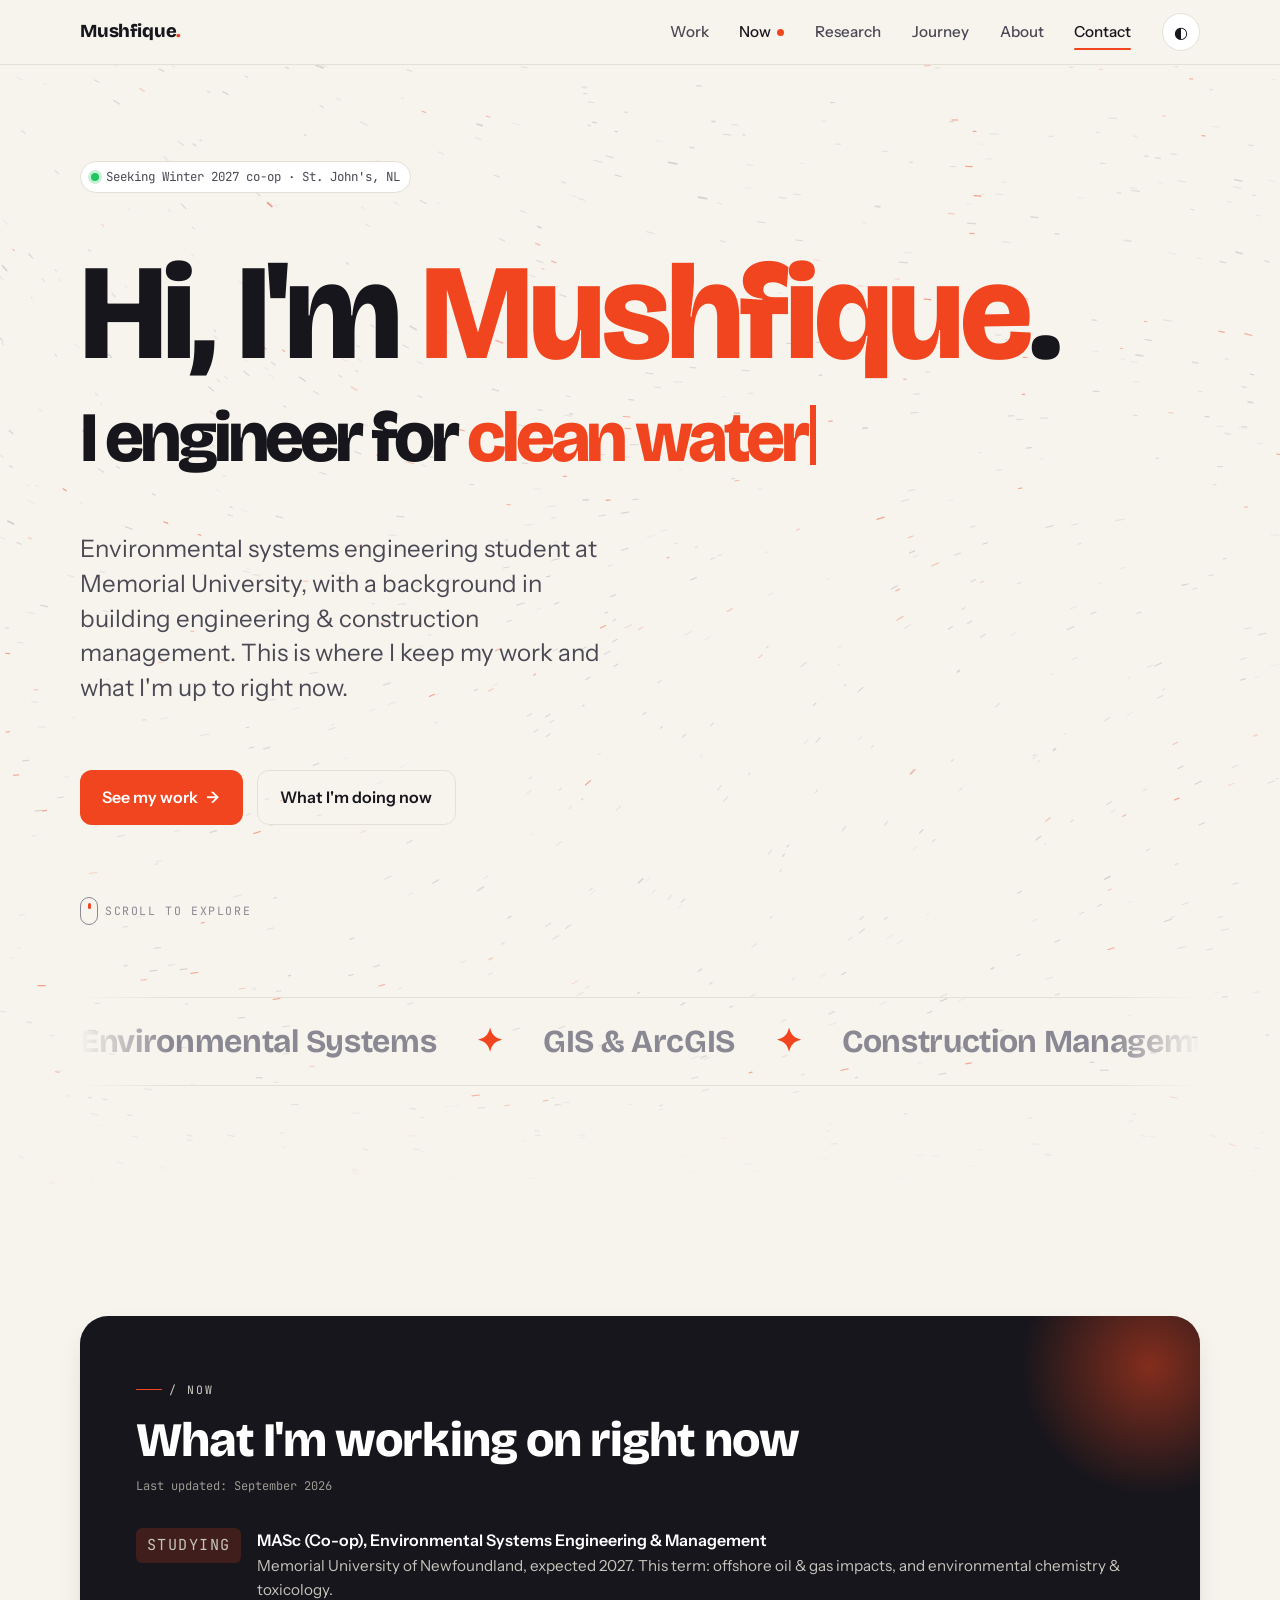
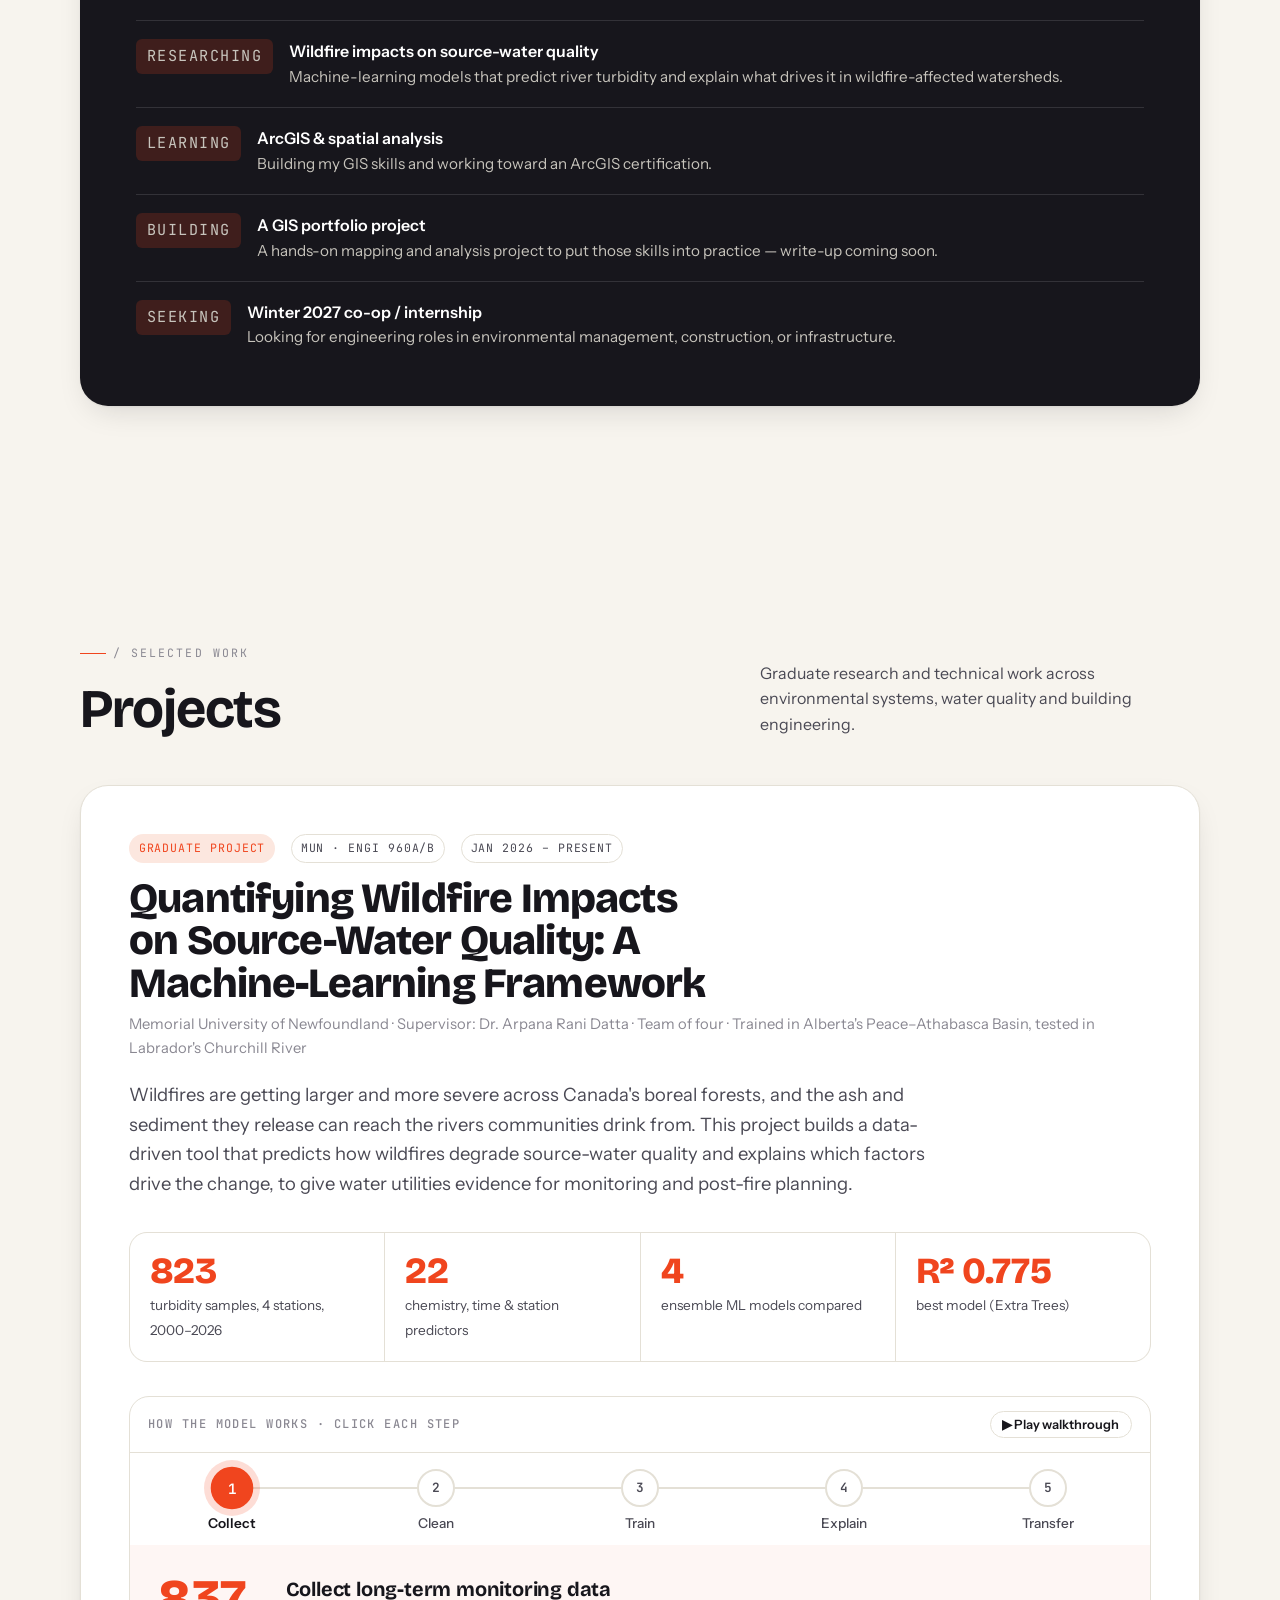
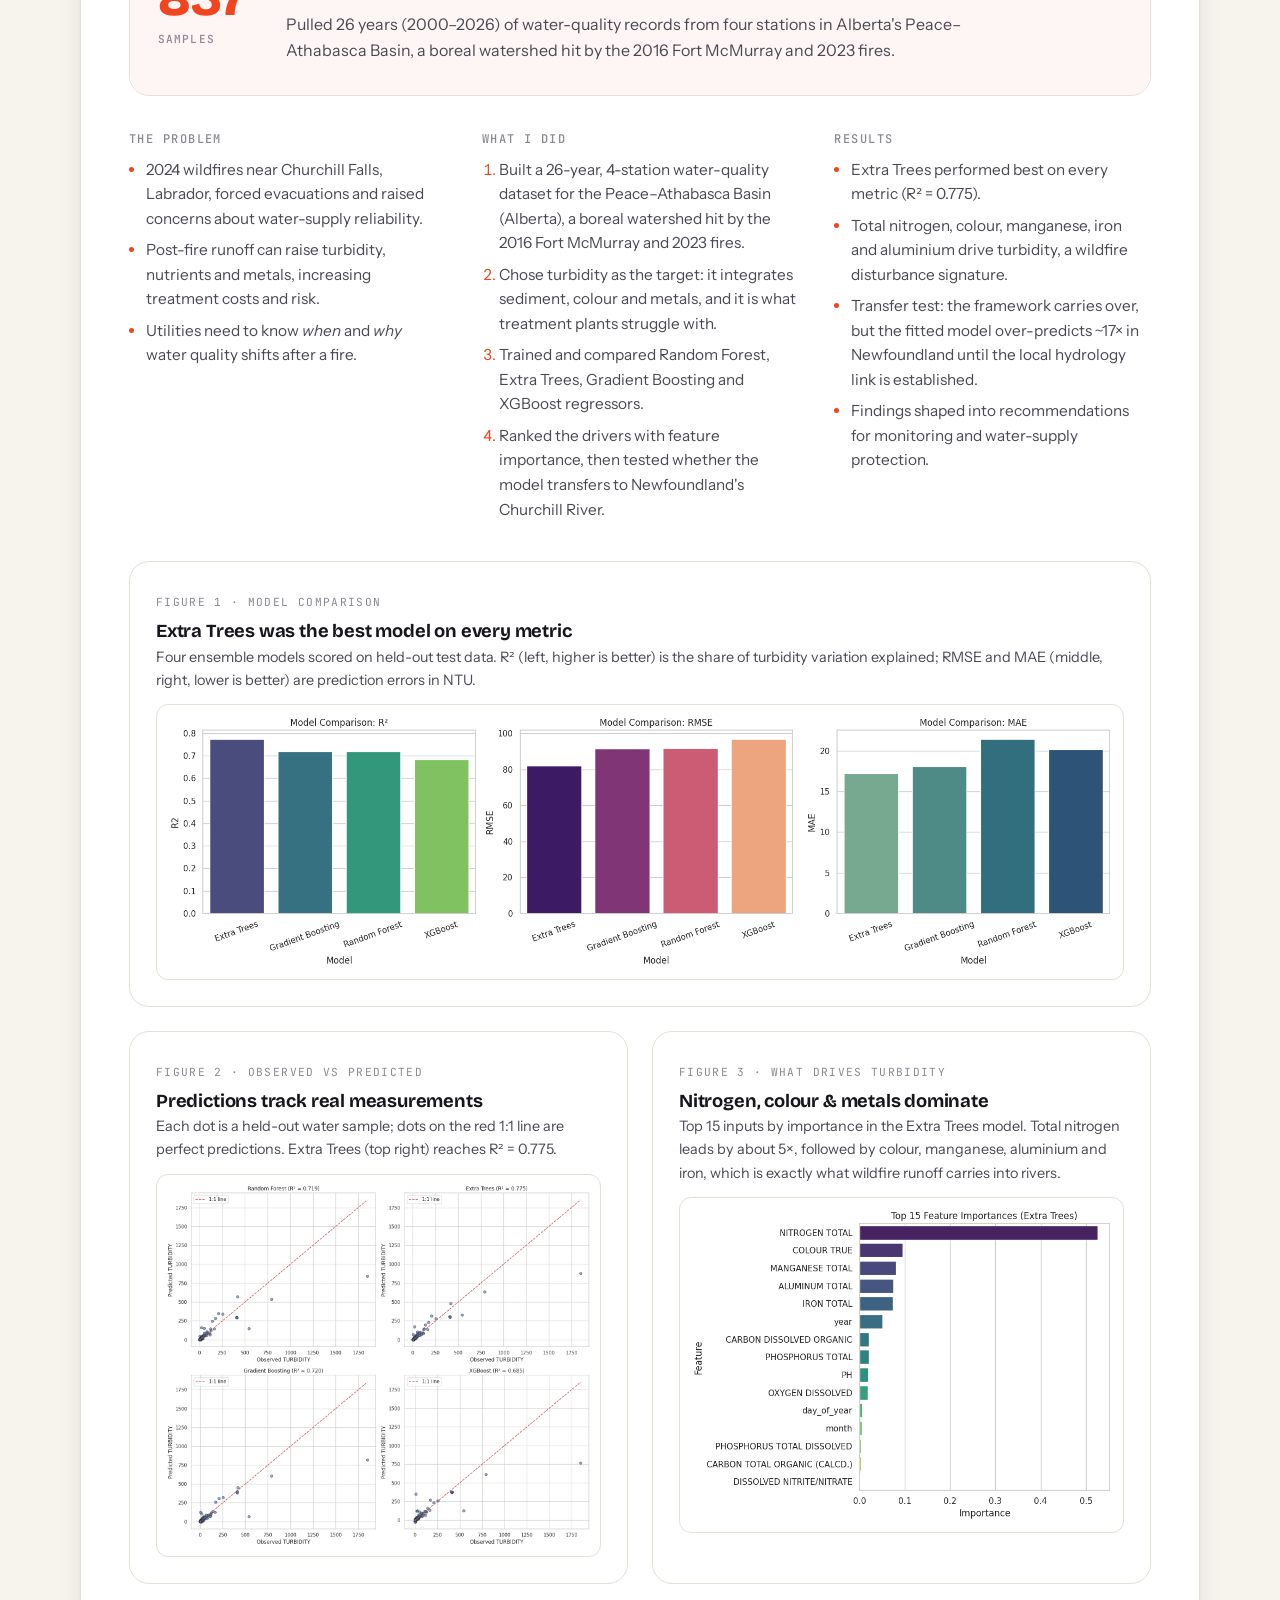
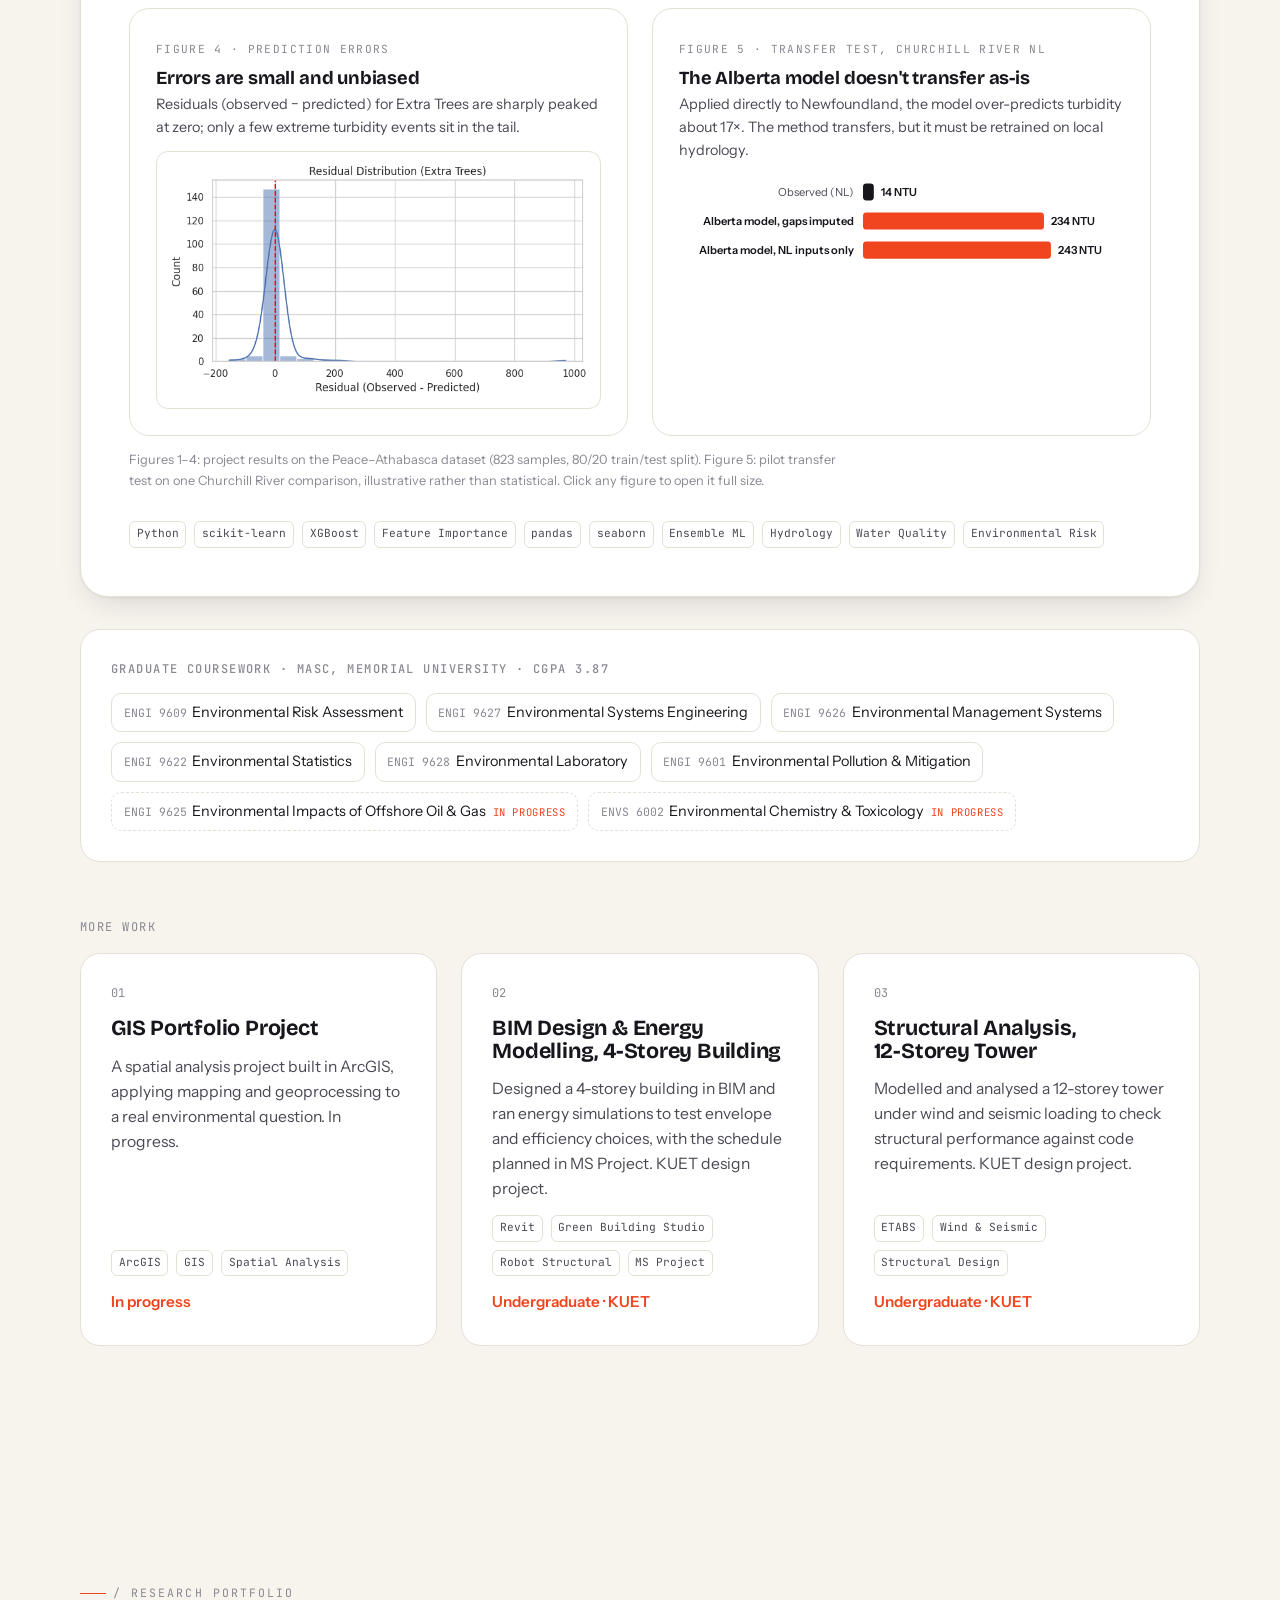
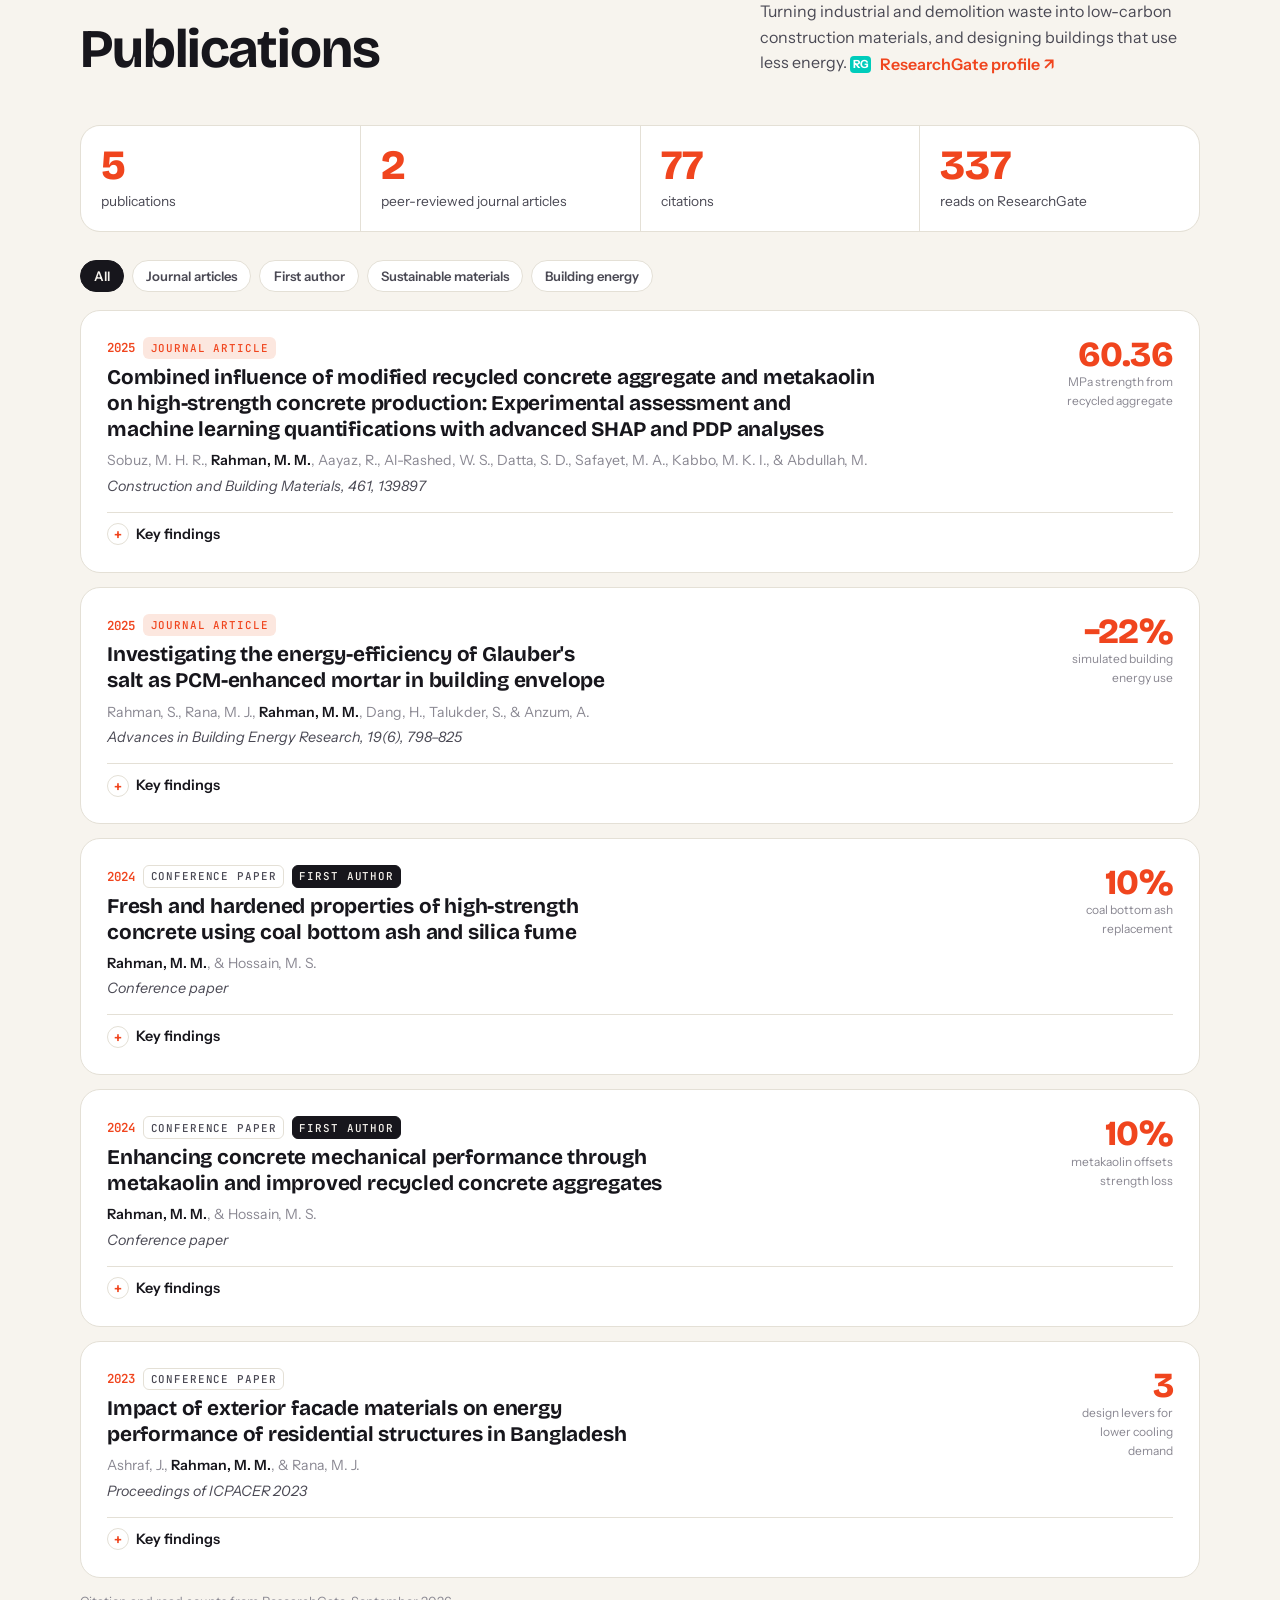
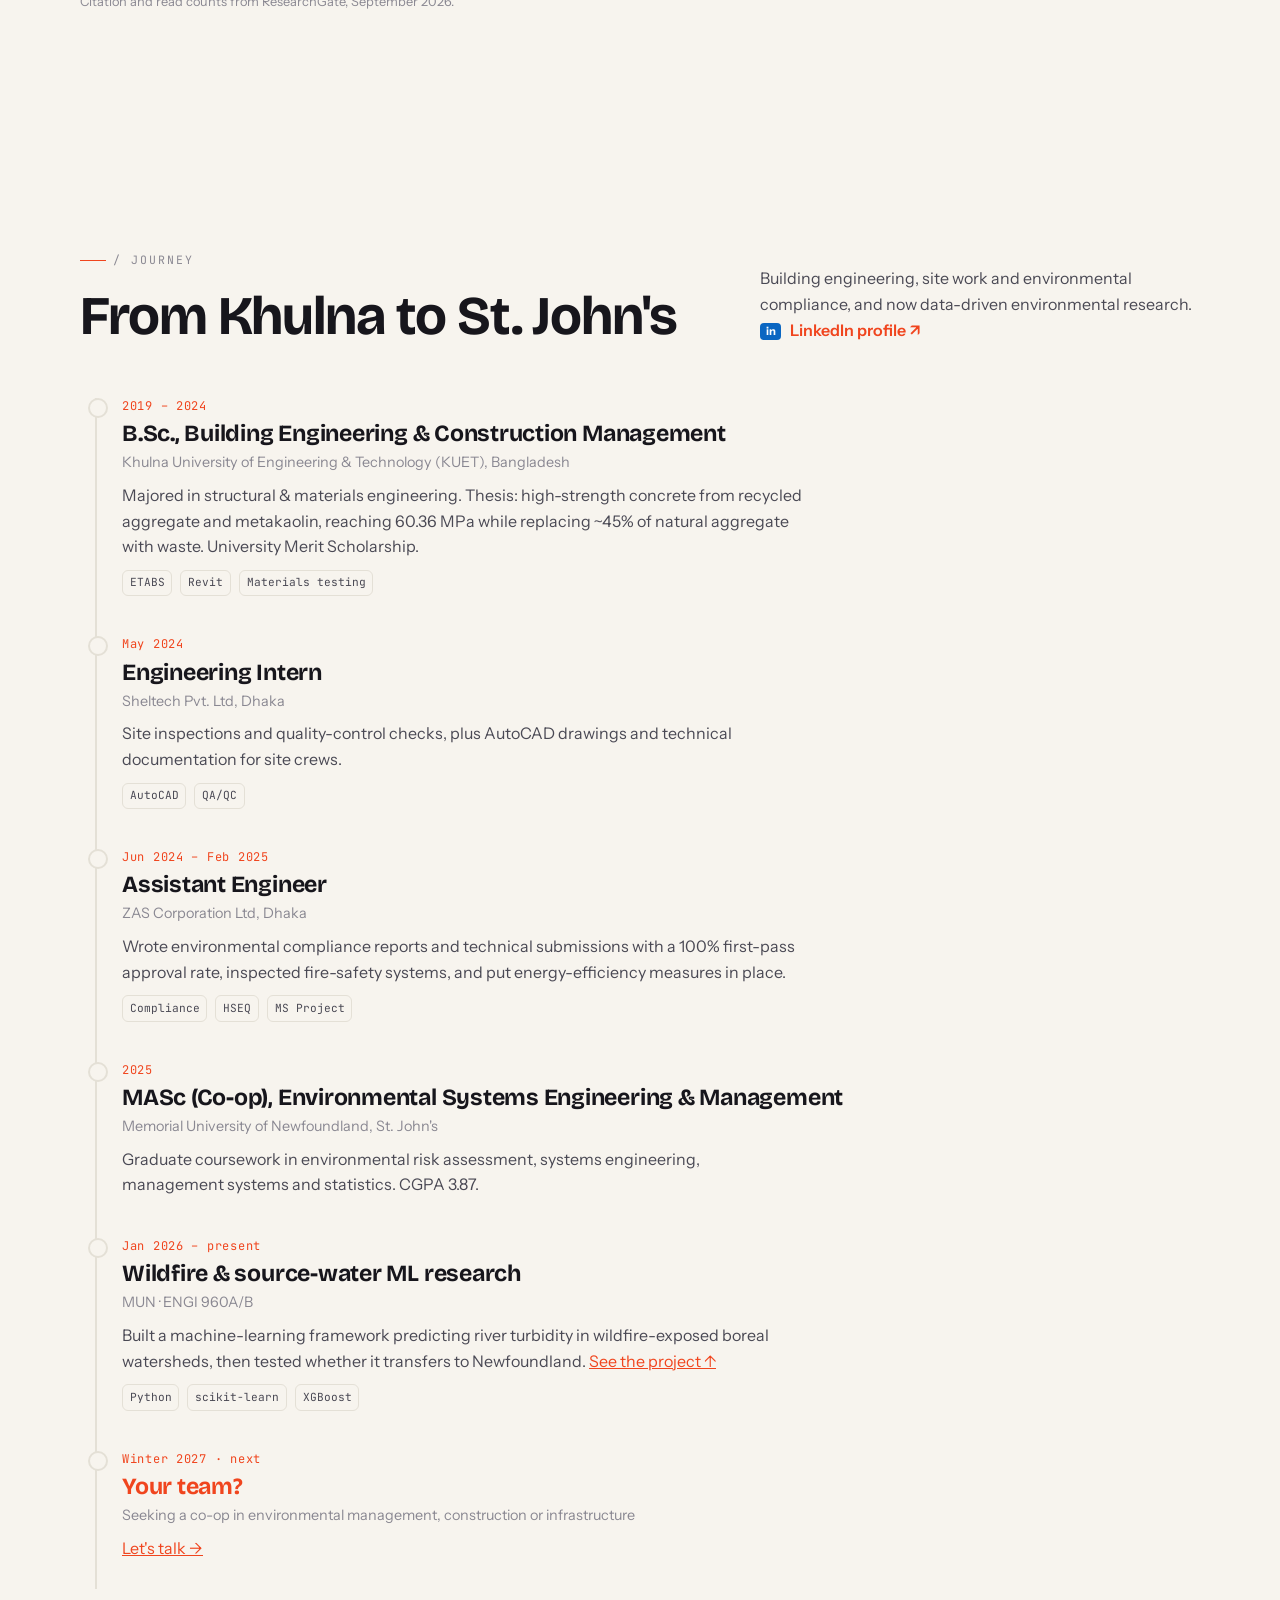
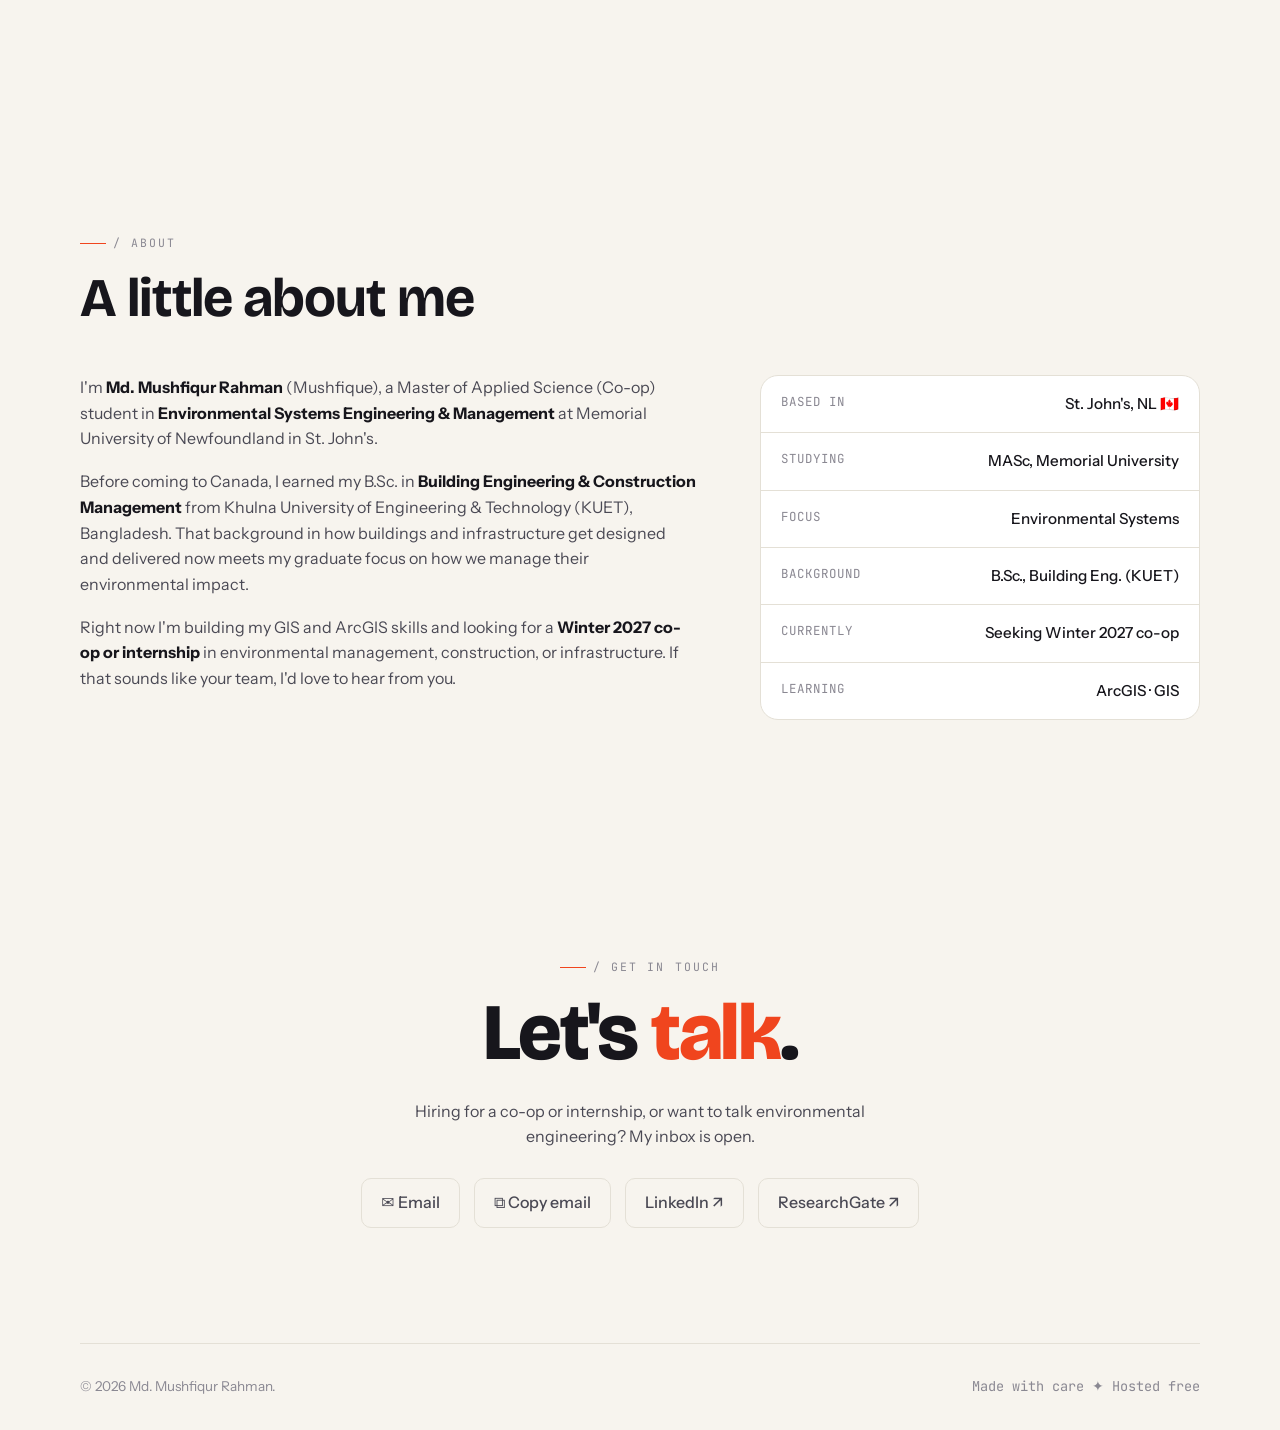
==== index.html @ 72900e37 "Add files via upload" ====
<!doctype html>
<html lang="en">
<head>
<meta charset="utf-8" />
<meta name="viewport" content="width=device-width, initial-scale=1" />
<title>Md. Mushfiqur Rahman — Environmental Systems Engineering</title>
<meta name="description" content="Md. Mushfiqur Rahman — MASc (Co-op) student in Environmental Systems Engineering &amp; Management at Memorial University. Projects, GIS work and what I'm doing now." />
<link rel="preconnect" href="https://fonts.googleapis.com" />
<link rel="preconnect" href="https://fonts.gstatic.com" crossorigin />
<link rel="stylesheet" href="https://fonts.googleapis.com/css2?family=Bricolage+Grotesque:opsz,wght@12..96,500;12..96,700;12..96,800&family=Instrument+Sans:wght@400;500;600&family=JetBrains+Mono:wght@500&display=swap" />
<style>
  /* ---------- Tokens: light (default / system-light) ---------- */
  :root{
    --paper:#F7F4EE;
    --surface:#FFFFFF;
    --ink:#17161C;
    --ink-soft:#4A4954;
    --ink-faint:#8A8892;
    --line:#E4E0D6;
    --accent:#F0451E;      /* vivid vermilion — the single bold move */
    --accent-ink:#FFFFFF;
    --accent-soft:#FCE7DF;
    --ring:#F0451E;
    --shadow:0 1px 2px rgba(23,22,28,.05), 0 12px 32px -12px rgba(23,22,28,.18);
  }
  /* system-dark (no explicit choice) */
  @media (prefers-color-scheme: dark){
    :root:not([data-theme="light"]){
      --paper:#0E0E12;
      --surface:#17171E;
      --ink:#F4F2EC;
      --ink-soft:#B7B4BF;
      --ink-faint:#77747F;
      --line:#26262F;
      --accent:#FF603C;
      --accent-ink:#160B08;
      --accent-soft:#2A1712;
      --ring:#FF603C;
      --shadow:0 1px 2px rgba(0,0,0,.4), 0 18px 40px -16px rgba(0,0,0,.7);
    }
  }
  /* explicit dark wins in both directions */
  :root[data-theme="dark"]{
    --paper:#0E0E12;
    --surface:#17171E;
    --ink:#F4F2EC;
    --ink-soft:#B7B4BF;
    --ink-faint:#77747F;
    --line:#26262F;
    --accent:#FF603C;
    --accent-ink:#160B08;
    --accent-soft:#2A1712;
    --ring:#FF603C;
    --shadow:0 1px 2px rgba(0,0,0,.4), 0 18px 40px -16px rgba(0,0,0,.7);
  }

  *{box-sizing:border-box}
  html{scroll-behavior:smooth}
  @media (prefers-reduced-motion: reduce){html{scroll-behavior:auto}}
  body{
    margin:0;
    background:var(--paper);
    color:var(--ink);
    font-family:"Instrument Sans", ui-sans-serif, system-ui, -apple-system, Segoe UI, Roboto, Helvetica, Arial, sans-serif;
    font-size:clamp(16px,1.05vw,18px);
    line-height:1.6;
    -webkit-font-smoothing:antialiased;
    text-rendering:optimizeLegibility;
  }
  .wrap{width:min(1120px,92vw);margin-inline:auto}
  a{color:inherit}
  section{padding:clamp(64px,9vw,128px) 0}

  .eyebrow{
    font-family:"JetBrains Mono", ui-monospace, SFMono-Regular, Menlo, monospace;
    font-size:.72rem;letter-spacing:.18em;text-transform:uppercase;
    color:var(--ink-faint);
    display:inline-flex;align-items:center;gap:.6em;
  }
  .eyebrow::before{content:"";width:26px;height:1px;background:var(--accent)}

  h1,h2,h3{font-family:"Bricolage Grotesque", ui-sans-serif, system-ui, sans-serif;text-wrap:balance;margin:0;line-height:1.02}

  /* ---------- Nav ---------- */
  header.nav{position:sticky;top:0;z-index:50;background:color-mix(in srgb, var(--paper) 82%, transparent);backdrop-filter:blur(10px);border-bottom:1px solid var(--line)}
  .nav-in{display:flex;align-items:center;justify-content:space-between;height:64px}
  .brand{font-family:"Bricolage Grotesque";font-weight:800;font-size:1.15rem;letter-spacing:-.01em;text-decoration:none}
  .brand span{color:var(--accent)}
  .nav-links{display:flex;gap:clamp(14px,2.4vw,32px);align-items:center}
  .nav-links a{font-size:.95rem;text-decoration:none;color:var(--ink-soft);font-weight:500}
  .nav-links a:hover{color:var(--ink)}
  .nav-links a.now-link{color:var(--ink)}
  .nav-links a.now-link::after{content:"";display:inline-block;width:7px;height:7px;border-radius:50%;background:var(--accent);margin-left:6px;vertical-align:middle;animation:pulse 2s ease-in-out infinite}
  @keyframes pulse{0%,100%{opacity:1;transform:scale(1)}50%{opacity:.35;transform:scale(.75)}}
  @media (prefers-reduced-motion: reduce){.nav-links a.now-link::after{animation:none}}
  .theme-btn{border:1px solid var(--line);background:var(--surface);color:var(--ink);width:38px;height:38px;border-radius:50%;cursor:pointer;display:grid;place-items:center;font-size:1rem;transition:border-color .2s,transform .2s}
  .theme-btn:hover{border-color:var(--accent);transform:rotate(-12deg)}
  .theme-btn:focus-visible{outline:2px solid var(--ring);outline-offset:2px}
  @media (max-width:640px){.nav-links .hide-sm{display:none}}

  /* ---------- Hero ---------- */
  .hero{padding-top:clamp(48px,8vw,96px);position:relative;overflow:hidden}
  .hero-grid{display:grid;gap:32px;grid-template-columns:minmax(0,1fr)}
  .status-chip{display:inline-flex;align-items:center;gap:.55em;font-family:"JetBrains Mono",monospace;font-size:.78rem;color:var(--ink-soft);background:var(--surface);border:1px solid var(--line);padding:.4em .8em;border-radius:999px;width:max-content}
  .status-dot{width:8px;height:8px;border-radius:50%;background:#22c55e;box-shadow:0 0 0 3px color-mix(in srgb,#22c55e 25%,transparent)}
  .hero h1{font-weight:800;font-size:clamp(3.1rem,12vw,8.5rem);letter-spacing:-.03em;margin-top:.15em}
  .hero h1 .accent{color:var(--accent)}
  .hero-lead{max-width:34ch;font-size:clamp(1.1rem,2.4vw,1.5rem);color:var(--ink-soft);line-height:1.45}
  .hero-cta{display:flex;flex-wrap:wrap;gap:14px;margin-top:8px}
  .btn{display:inline-flex;align-items:center;gap:.5em;font-weight:600;text-decoration:none;padding:.85em 1.4em;border-radius:12px;font-size:1rem;transition:transform .18s, box-shadow .18s, background .18s}
  .btn-primary{background:var(--accent);color:var(--accent-ink)}
  .btn-primary:hover{transform:translateY(-2px);box-shadow:0 10px 26px -10px var(--accent)}
  .btn-ghost{background:transparent;color:var(--ink);border:1px solid var(--line)}
  .btn-ghost:hover{border-color:var(--accent);transform:translateY(-2px)}

  /* marquee tagline */
  .marquee{margin-top:clamp(40px,6vw,72px);border-top:1px solid var(--line);border-bottom:1px solid var(--line);overflow:hidden;padding:18px 0;-webkit-mask-image:linear-gradient(90deg,transparent,#000 8%,#000 92%,transparent);mask-image:linear-gradient(90deg,transparent,#000 8%,#000 92%,transparent)}
  .marquee-track{display:flex;gap:2.5rem;width:max-content;animation:scroll 26s linear infinite;font-family:"Bricolage Grotesque";font-weight:700;font-size:clamp(1.2rem,3vw,2rem);color:var(--ink-faint);letter-spacing:-.01em;white-space:nowrap}
  .marquee-track .star{color:var(--accent)}
  @keyframes scroll{to{transform:translateX(-50%)}}
  @media (prefers-reduced-motion: reduce){.marquee-track{animation:none}}

  /* ---------- Section heading ---------- */
  .sec-head{display:flex;justify-content:space-between;align-items:flex-end;gap:24px;flex-wrap:wrap;margin-bottom:clamp(28px,4vw,48px)}
  .sec-head h2{font-weight:700;font-size:clamp(2rem,5vw,3.4rem);letter-spacing:-.02em}
  .sec-head p{color:var(--ink-soft);max-width:40ch;margin:0}

  /* ---------- Now panel ---------- */
  .now{background:var(--ink);color:var(--paper);border-radius:28px;padding:clamp(28px,5vw,56px);box-shadow:var(--shadow);position:relative;overflow:hidden}
  :root[data-theme="dark"] .now, :root:not([data-theme="light"]) .now{background:#000}
  @media (prefers-color-scheme:light){:root:not([data-theme="dark"]) .now{background:var(--ink)}}
  .now::after{content:"";position:absolute;right:-80px;top:-80px;width:260px;height:260px;background:radial-gradient(circle,var(--accent),transparent 70%);opacity:.5;pointer-events:none}
  .now .eyebrow{color:#cfcbc2}
  .now .eyebrow::before{background:var(--accent)}
  .now h2{color:#fff;font-weight:800;font-size:clamp(1.8rem,4.5vw,3rem);letter-spacing:-.02em;margin:.35em 0 .1em}
  .now .updated{font-family:"JetBrains Mono",monospace;font-size:.75rem;color:#9d9a92}
  .now-list{list-style:none;margin:clamp(20px,3vw,32px) 0 0;padding:0;display:grid;gap:18px}
  .now-list li{display:grid;grid-template-columns:auto 1fr;gap:16px;align-items:start;padding-bottom:18px;border-bottom:1px solid rgba(255,255,255,.12)}
  .now-list li:last-child{border-bottom:0;padding-bottom:0}
  .now-tag{font-family:"JetBrains Mono",monospace;font-size:.7rem;text-transform:uppercase;letter-spacing:.1em;color:var(--accent);background:color-mix(in srgb,var(--accent) 18%,transparent);padding:.35em .7em;border-radius:6px;white-space:nowrap}
  .now-list strong{color:#fff;font-weight:600}
  .now-list span{color:#c7c4bc;display:block;font-size:.95rem}

  /* ---------- Projects ---------- */
  .grid{display:grid;grid-template-columns:repeat(auto-fill,minmax(300px,1fr));gap:clamp(16px,2vw,24px)}
  .card{background:var(--surface);border:1px solid var(--line);border-radius:20px;padding:clamp(22px,2.5vw,30px);text-decoration:none;color:inherit;display:flex;flex-direction:column;gap:14px;transition:transform .2s, border-color .2s, box-shadow .2s;position:relative}
  .card:hover{transform:translateY(-4px);border-color:var(--accent);box-shadow:var(--shadow)}
  .card:focus-visible{outline:2px solid var(--ring);outline-offset:3px}
  .card .num{font-family:"JetBrains Mono",monospace;font-size:.75rem;color:var(--ink-faint)}
  .card h3{font-weight:700;font-size:1.35rem;letter-spacing:-.01em}
  .card p{margin:0;color:var(--ink-soft);font-size:.98rem;flex:1}
  .tags{display:flex;flex-wrap:wrap;gap:8px}
  .tag{font-family:"JetBrains Mono",monospace;font-size:.7rem;color:var(--ink-soft);border:1px solid var(--line);padding:.3em .6em;border-radius:6px}
  .card .go{font-weight:600;color:var(--accent);font-size:.95rem;display:inline-flex;align-items:center;gap:.4em}
  .card:hover .go .arw{transform:translateX(4px)}
  .arw{transition:transform .2s}


  /* ---------- Featured case study ---------- */
  .feature{background:var(--surface);border:1px solid var(--line);border-radius:28px;padding:clamp(24px,4vw,48px);box-shadow:var(--shadow);margin-bottom:clamp(20px,3vw,32px)}
  .feature-top{display:flex;flex-wrap:wrap;gap:10px 16px;align-items:center;margin-bottom:14px}
  .pill{font-family:"JetBrains Mono",monospace;font-size:.72rem;text-transform:uppercase;letter-spacing:.08em;padding:.35em .75em;border-radius:999px;border:1px solid var(--line);color:var(--ink-soft)}
  .pill.hot{background:var(--accent-soft);border-color:transparent;color:var(--accent)}
  .feature h3{font-weight:800;font-size:clamp(1.6rem,3.6vw,2.6rem);letter-spacing:-.02em;max-width:24ch}
  .feature .sub{color:var(--ink-faint);font-size:.92rem;margin:.6em 0 0}
  .feature .lede{color:var(--ink-soft);font-size:clamp(1rem,1.6vw,1.15rem);max-width:68ch;margin:1.1em 0 0}
  .stats{display:grid;grid-template-columns:repeat(4,1fr);gap:1px;background:var(--line);border:1px solid var(--line);border-radius:18px;overflow:hidden;margin:clamp(22px,3vw,34px) 0}
  @media (max-width:720px){.stats{grid-template-columns:repeat(2,1fr)}}
  .stat{background:var(--surface);padding:18px 20px}
  .stat b{display:block;font-family:"Bricolage Grotesque";font-weight:800;font-size:clamp(1.6rem,3.2vw,2.3rem);letter-spacing:-.02em;color:var(--accent);line-height:1.1}
  .stat span{font-size:.85rem;color:var(--ink-soft)}
  .cols{display:grid;grid-template-columns:repeat(3,1fr);gap:clamp(18px,3vw,36px)}
  @media (max-width:860px){.cols{grid-template-columns:1fr}}
  .cols h4{font-family:"JetBrains Mono",monospace;font-size:.75rem;text-transform:uppercase;letter-spacing:.12em;color:var(--ink-faint);margin:0 0 .7em;font-weight:500}
  .cols ol,.cols ul{margin:0;padding-left:1.1em;color:var(--ink-soft);font-size:.96rem}
  .cols li{margin-bottom:.45em}
  .cols li::marker{color:var(--accent)}
  .feature .tags{margin-top:clamp(20px,3vw,30px)}
  /* coursework */
  .courses{margin-top:clamp(20px,3vw,32px);border:1px solid var(--line);border-radius:20px;padding:clamp(20px,3vw,30px);background:var(--surface)}
  .courses h4{font-family:"JetBrains Mono",monospace;font-size:.75rem;text-transform:uppercase;letter-spacing:.12em;color:var(--ink-faint);margin:0 0 14px;font-weight:500}
  .course-list{display:flex;flex-wrap:wrap;gap:10px}
  .course{border:1px solid var(--line);border-radius:10px;padding:.5em .8em;font-size:.9rem;color:var(--ink)}
  .course code{font-family:"JetBrains Mono",monospace;font-size:.72rem;color:var(--ink-faint);margin-right:.5em}
  .course.ip{border-style:dashed}
  .course.ip::after{content:"in progress";font-family:"JetBrains Mono",monospace;font-size:.66rem;color:var(--accent);margin-left:.6em;text-transform:uppercase;letter-spacing:.06em}
  .grid-label{font-family:"JetBrains Mono",monospace;font-size:.75rem;text-transform:uppercase;letter-spacing:.12em;color:var(--ink-faint);margin:clamp(36px,5vw,56px) 0 16px}


  /* ---------- Research charts ---------- */
  .charts{display:grid;grid-template-columns:1fr 1fr;gap:clamp(16px,2vw,24px);margin-top:clamp(20px,3vw,32px)}
  @media (max-width:860px){.charts{grid-template-columns:1fr}}
  .chart{background:var(--surface);border:1px solid var(--line);border-radius:20px;padding:clamp(18px,2.4vw,26px);position:relative;min-width:0}
  .chart .ck{font-family:"JetBrains Mono",monospace;font-size:.7rem;text-transform:uppercase;letter-spacing:.12em;color:var(--ink-faint)}
  .chart h4{font-family:"Bricolage Grotesque";font-weight:700;font-size:1.15rem;letter-spacing:-.01em;margin:.35em 0 .2em;line-height:1.2}
  .chart .cap{color:var(--ink-soft);font-size:.9rem;margin:0 0 12px}
  .chart.wide{grid-column:1/-1}
  .shot{display:block;background:#fff;border:1px solid var(--line);border-radius:12px;overflow:hidden;padding:8px;cursor:zoom-in}
  .shot img{display:block;width:100%;height:auto}
  .chart svg{display:block;width:100%;height:auto;overflow:visible}
  .chart svg text{font-family:"Instrument Sans",system-ui,sans-serif;fill:var(--ink-soft)}
  .chart svg .axis{stroke:var(--line)}
  .chart svg .lbl{fill:var(--ink);font-weight:600}
  .chart svg .bar{fill:color-mix(in srgb,var(--ink-faint) 55%,var(--surface))}
  .chart svg .bar.hi{fill:var(--accent)}
  .chart svg .hit{fill:transparent;cursor:default}
  .chart svg .dot{fill:var(--accent);fill-opacity:.55;stroke:var(--surface);stroke-width:1.5}
  .chart svg .ref{stroke:var(--ink-faint);stroke-dasharray:5 5;stroke-width:1.5}
  .chart svg .grid{stroke:var(--line);stroke-width:1}
  .mtable{width:100%;border-collapse:collapse;font-size:.85rem;margin-top:12px}
  .mtable th,.mtable td{padding:6px 8px;text-align:right;border-bottom:1px solid var(--line);color:var(--ink-soft);font-variant-numeric:tabular-nums}
  .mtable th:first-child,.mtable td:first-child{text-align:left}
  .mtable th{font-family:"JetBrains Mono",monospace;font-size:.68rem;text-transform:uppercase;letter-spacing:.08em;color:var(--ink-faint);font-weight:500}
  .mtable tr.hi td{color:var(--ink);font-weight:600}
  .tip{position:absolute;pointer-events:none;background:var(--ink);color:var(--paper);font-size:.8rem;padding:6px 9px;border-radius:8px;white-space:nowrap;opacity:0;transition:opacity .12s;z-index:5;font-variant-numeric:tabular-nums}
  .chart-note{color:var(--ink-faint);font-size:.8rem;margin:14px 0 0;max-width:80ch}

  /* ---------- About ---------- */
  .about-grid{display:grid;grid-template-columns:1.4fr 1fr;gap:clamp(28px,5vw,64px);align-items:start}
  @media (max-width:760px){.about-grid{grid-template-columns:1fr}}
  .about-body p{color:var(--ink-soft);margin:0 0 1.1em;max-width:60ch}
  .about-body p strong{color:var(--ink)}
  .facts{display:grid;gap:0;border:1px solid var(--line);border-radius:18px;overflow:hidden;background:var(--surface)}
  .fact{display:flex;justify-content:space-between;gap:16px;padding:16px 20px;border-bottom:1px solid var(--line);font-size:.95rem}
  .fact:last-child{border-bottom:0}
  .fact .k{color:var(--ink-faint);font-family:"JetBrains Mono",monospace;font-size:.78rem;text-transform:uppercase;letter-spacing:.08em}
  .fact .v{color:var(--ink);font-weight:500;text-align:right}

  /* ---------- Contact ---------- */
  .contact{text-align:center}
  .contact h2{font-weight:800;font-size:clamp(2.4rem,8vw,5rem);letter-spacing:-.03em;margin:.2em 0 .3em}
  .contact h2 a{color:var(--accent);text-decoration:none;border-bottom:3px solid transparent;transition:border-color .2s}
  .contact h2 a:hover{border-color:var(--accent)}
  .contact p{color:var(--ink-soft);max-width:44ch;margin:0 auto 28px}
  .socials{display:flex;gap:14px;justify-content:center;flex-wrap:wrap}
  .socials a{text-decoration:none;color:var(--ink-soft);border:1px solid var(--line);padding:.7em 1.2em;border-radius:10px;font-weight:500;transition:border-color .2s,color .2s,transform .2s}
  .socials a:hover{border-color:var(--accent);color:var(--ink);transform:translateY(-2px)}

  footer{border-top:1px solid var(--line);padding:32px 0;color:var(--ink-faint);font-size:.85rem;display:flex;justify-content:space-between;flex-wrap:wrap;gap:12px}
  footer .mono{font-family:"JetBrains Mono",monospace}

  /* reveal on scroll */
  .reveal{opacity:0;transform:translateY(22px);transition:opacity .7s ease, transform .7s ease}
  .reveal.in{opacity:1;transform:none}
  @media (prefers-reduced-motion: reduce){.reveal{opacity:1;transform:none;transition:none}}


  /* ---------- Research & publications ---------- */
  .rstats{display:grid;grid-template-columns:repeat(4,1fr);gap:1px;background:var(--line);border:1px solid var(--line);border-radius:20px;overflow:hidden;margin-bottom:clamp(20px,3vw,28px)}
  @media (max-width:720px){.rstats{grid-template-columns:repeat(2,1fr)}}
  .rstats div{background:var(--surface);padding:18px 20px}
  .rstats b{display:block;font-family:"Bricolage Grotesque";font-weight:800;font-size:clamp(1.8rem,3.6vw,2.6rem);letter-spacing:-.02em;color:var(--accent);line-height:1.05}
  .rstats span{font-size:.86rem;color:var(--ink-soft)}
  .filters{display:flex;flex-wrap:wrap;gap:8px;margin-bottom:18px}
  .chip{font:600 .82rem "Instrument Sans",sans-serif;border:1px solid var(--line);background:var(--surface);color:var(--ink-soft);padding:.5em 1em;border-radius:999px;cursor:pointer;transition:all .2s}
  .chip:hover{border-color:var(--accent);color:var(--ink)}
  .chip[aria-pressed="true"]{background:var(--ink);color:var(--paper);border-color:var(--ink)}
  .pubs{display:grid;gap:14px}
  .pub{background:var(--surface);border:1px solid var(--line);border-radius:20px;padding:clamp(18px,2.4vw,26px);display:grid;grid-template-columns:1fr auto;gap:10px 24px;transition:border-color .2s,transform .2s,opacity .3s}
  .pub:hover{border-color:var(--accent)}
  .pub.hide{display:none}
  .pub .meta{display:flex;flex-wrap:wrap;gap:8px;align-items:center;margin-bottom:6px}
  .pub .yr{font:600 .78rem "JetBrains Mono",monospace;color:var(--accent)}
  .badge{font:500 .68rem "JetBrains Mono",monospace;text-transform:uppercase;letter-spacing:.08em;padding:.3em .6em;border-radius:6px;border:1px solid var(--line);color:var(--ink-soft)}
  .badge.j{background:var(--accent-soft);color:var(--accent);border-color:transparent}
  .badge.fa{background:var(--ink);color:var(--paper);border-color:var(--ink)}
  .pub h3{font-weight:700;font-size:clamp(1.05rem,1.9vw,1.3rem);letter-spacing:-.01em;line-height:1.25;margin:0}
  .pub .auth{color:var(--ink-faint);font-size:.88rem;margin:.45em 0 0}
  .pub .auth b{color:var(--ink);font-weight:600}
  .pub .venue{color:var(--ink-soft);font-size:.9rem;font-style:italic;margin:.2em 0 0}
  .pub .hl{text-align:right;min-width:9ch}
  .pub .hl b{display:block;font-family:"Bricolage Grotesque";font-weight:800;font-size:clamp(1.6rem,3vw,2.2rem);color:var(--accent);letter-spacing:-.02em;line-height:1}
  .pub .hl span{font-size:.75rem;color:var(--ink-faint);display:block;max-width:14ch;margin-left:auto}
  .pub details{grid-column:1/-1;border-top:1px solid var(--line);padding-top:10px;margin-top:4px}
  .pub summary{cursor:pointer;font-weight:600;font-size:.9rem;color:var(--ink);list-style:none;display:flex;align-items:center;gap:.5em;width:max-content}
  .pub summary::-webkit-details-marker{display:none}
  .pub summary::before{content:"+";display:grid;place-items:center;width:20px;height:20px;border-radius:50%;border:1px solid var(--line);color:var(--accent);font-weight:700;transition:transform .25s}
  .pub details[open] summary::before{transform:rotate(45deg)}
  .pub details p{color:var(--ink-soft);margin:.7em 0 0;max-width:72ch}
  .pub .links{display:flex;gap:14px;flex-wrap:wrap;margin-top:10px}
  .pub .links a{font-weight:600;font-size:.9rem;color:var(--accent);text-decoration:none}
  .pub .links a:hover{text-decoration:underline}
  @media (max-width:640px){.pub{grid-template-columns:1fr}.pub .hl{text-align:left;display:flex;align-items:baseline;gap:10px}.pub .hl span{margin:0;max-width:none}}
  .rg-btn .rg.li{background:#0a66c2;text-transform:lowercase}
  .rg-btn{display:inline-flex;align-items:center;gap:.55em}
  .rg-btn .rg{display:inline-grid;place-items:center;width:1.9em;height:1.5em;border-radius:4px;background:#00ccbb;color:#fff;font:700 .7em "Instrument Sans",sans-serif}

  /* ================= Interactive layer ================= */
  .progress{position:fixed;top:0;left:0;height:3px;width:100%;transform-origin:0 50%;transform:scaleX(0);background:linear-gradient(90deg,var(--accent),#ffb199);z-index:100;pointer-events:none}
  .nav-links a.active{color:var(--ink)}
  .nav-links a{position:relative}
  .nav-links a:not(.now-link)::before{content:"";position:absolute;left:0;right:0;bottom:-6px;height:2px;border-radius:2px;background:var(--accent);transform:scaleX(0);transition:transform .25s}
  .nav-links a.active::before,.nav-links a:not(.now-link):hover::before{transform:scaleX(1)}

  #river{position:absolute;inset:0;width:100%;height:100%;z-index:0;pointer-events:none;opacity:.9}
  .hero .wrap{position:relative;z-index:1}
  .hero::after{content:"";position:absolute;inset:auto 0 0 0;height:140px;background:linear-gradient(to bottom,transparent,var(--paper));z-index:0;pointer-events:none}
  .hero h1 .line2{display:block;font-size:.52em;margin-top:.25em;white-space:nowrap;min-height:1.05em}
  @media (max-width:1100px){.hero h1 .line2{white-space:normal;min-height:2.1em}}
  @media (max-width:640px){.hero h1 .line2{font-size:.66em}}
  .rot{color:var(--accent)}
  .caret{display:inline-block;width:.08em;height:.85em;background:var(--accent);margin-left:.06em;vertical-align:-.06em;animation:blink 1s steps(1) infinite}
  @keyframes blink{50%{opacity:0}}
  .scroll-cue{display:inline-flex;align-items:center;gap:.6em;margin-top:clamp(24px,4vw,40px);font-family:"JetBrains Mono",monospace;font-size:.72rem;letter-spacing:.14em;text-transform:uppercase;color:var(--ink-faint);text-decoration:none}
  .scroll-cue .mouse{width:18px;height:28px;border:1.5px solid var(--ink-faint);border-radius:10px;position:relative}
  .scroll-cue .mouse::after{content:"";position:absolute;left:50%;top:5px;width:3px;height:6px;margin-left:-1.5px;border-radius:2px;background:var(--accent);animation:wheel 1.6s ease-in-out infinite}
  @keyframes wheel{0%{transform:translateY(0);opacity:1}80%{transform:translateY(9px);opacity:0}100%{opacity:0}}

  /* spotlight glow that follows the cursor */
  .glow{position:relative;isolation:isolate}
  .glow::before{content:"";position:absolute;inset:0;border-radius:inherit;pointer-events:none;z-index:-1;opacity:0;transition:opacity .3s;background:radial-gradient(380px circle at var(--mx,50%) var(--my,50%),color-mix(in srgb,var(--accent) 14%,transparent),transparent 60%)}
  .glow:hover::before{opacity:1}
  .card.glow,.chart.glow{transform-style:preserve-3d;transition:transform .25s ease,border-color .2s,box-shadow .2s}
  .btn{will-change:transform}

  /* ML pipeline stepper */
  .pipe{margin:clamp(22px,3vw,34px) 0;border:1px solid var(--line);border-radius:20px;overflow:hidden}
  .pipe-head{display:flex;justify-content:space-between;align-items:center;gap:12px;padding:14px 18px;border-bottom:1px solid var(--line);flex-wrap:wrap}
  .pipe-head h4{font-family:"JetBrains Mono",monospace;font-size:.75rem;text-transform:uppercase;letter-spacing:.12em;color:var(--ink-faint);margin:0;font-weight:500}
  .pipe-play{font:600 .8rem "Instrument Sans",sans-serif;border:1px solid var(--line);background:var(--surface);color:var(--ink);border-radius:999px;padding:.4em .9em;cursor:pointer}
  .pipe-play:hover{border-color:var(--accent)}
  .pipe-steps{display:grid;grid-template-columns:repeat(5,1fr);position:relative}
  .pipe-steps::before{content:"";position:absolute;left:10%;right:10%;top:34px;height:2px;background:var(--line)}
  .pipe-fill{position:absolute;left:10%;top:34px;height:2px;background:var(--accent);transition:width .45s ease;width:0}
  .pstep{background:none;border:0;cursor:pointer;padding:16px 6px 14px;display:flex;flex-direction:column;align-items:center;gap:8px;color:var(--ink-soft);font:500 .85rem "Instrument Sans",sans-serif;position:relative;z-index:1}
  .pstep .dot{width:38px;height:38px;border-radius:50%;display:grid;place-items:center;background:var(--surface);border:2px solid var(--line);font:600 .8rem "JetBrains Mono",monospace;transition:all .3s}
  .pstep.done .dot{border-color:var(--accent);color:var(--accent)}
  .pstep.on .dot{background:var(--accent);border-color:var(--accent);color:var(--accent-ink);transform:scale(1.12);box-shadow:0 0 0 6px color-mix(in srgb,var(--accent) 18%,transparent)}
  .pstep.on{color:var(--ink);font-weight:600}
  .pstep:focus-visible .dot{outline:2px solid var(--ring);outline-offset:3px}
  .pipe-panel{padding:clamp(18px,2.6vw,28px);background:color-mix(in srgb,var(--accent) 5%,var(--surface));min-height:150px;display:grid;grid-template-columns:auto 1fr;gap:18px 22px;align-items:start}
  .pipe-panel .big{font-family:"Bricolage Grotesque";font-weight:800;font-size:clamp(2rem,5vw,3.2rem);line-height:1;color:var(--accent);letter-spacing:-.02em;min-width:3.2ch}
  .pipe-panel .big small{display:block;font:500 .7rem "JetBrains Mono",monospace;letter-spacing:.1em;text-transform:uppercase;color:var(--ink-faint);margin-top:8px}
  .pipe-panel h5{font-family:"Bricolage Grotesque";font-size:1.25rem;margin:0 0 .35em;letter-spacing:-.01em}
  .pipe-panel p{margin:0;color:var(--ink-soft);max-width:62ch}
  .pipe-panel .in{animation:pin .45s ease both}
  @keyframes pin{from{opacity:0;transform:translateY(8px)}to{opacity:1;transform:none}}
  @media (max-width:640px){.pstep span.t{font-size:.72rem}.pstep .dot{width:32px;height:32px}.pipe-steps::before,.pipe-fill{top:31px}.pipe-panel{grid-template-columns:1fr}}

  /* Lightbox */
  .lb{position:fixed;inset:0;z-index:200;background:rgba(10,10,14,.88);backdrop-filter:blur(6px);display:none;align-items:center;justify-content:center;padding:clamp(12px,4vw,48px)}
  .lb.open{display:flex;animation:fade .2s ease}
  @keyframes fade{from{opacity:0}}
  .lb figure{margin:0;max-width:min(1200px,100%);max-height:100%;display:flex;flex-direction:column;gap:12px}
  .lb img{max-width:100%;max-height:78vh;object-fit:contain;background:#fff;border-radius:12px;padding:10px;animation:zin .25s ease}
  @keyframes zin{from{transform:scale(.96);opacity:0}}
  .lb figcaption{color:#e9e6df;font-size:.95rem;max-width:80ch}
  .lb figcaption b{color:#fff}
  .lb button{position:absolute;background:rgba(255,255,255,.1);color:#fff;border:1px solid rgba(255,255,255,.2);width:44px;height:44px;border-radius:50%;font-size:1.2rem;cursor:pointer}
  .lb button:hover{background:rgba(255,255,255,.2)}
  .lb .x{top:16px;right:16px}.lb .pv{left:12px;top:50%;margin-top:-22px}.lb .nx{right:12px;top:50%;margin-top:-22px}
  .lb .cnt{position:absolute;top:26px;left:20px;color:#bbb;font:500 .75rem "JetBrains Mono",monospace;letter-spacing:.1em}

  /* Journey timeline */
  .tl{position:relative;margin-left:8px;padding-left:34px}
  .tl::before{content:"";position:absolute;left:7px;top:6px;bottom:6px;width:2px;background:var(--line)}
  .tl-fill{position:absolute;left:7px;top:6px;width:2px;background:var(--accent);height:0;transition:height .1s linear}
  .tl-item{position:relative;padding:0 0 clamp(22px,3vw,34px)}
  .tl-item::before{content:"";position:absolute;left:-34px;top:6px;width:16px;height:16px;border-radius:50%;background:var(--paper);border:2px solid var(--line);transition:all .35s}
  .tl-item.lit::before{border-color:var(--accent);background:var(--accent);box-shadow:0 0 0 5px color-mix(in srgb,var(--accent) 16%,transparent)}
  .tl-item .when{font-family:"JetBrains Mono",monospace;font-size:.75rem;color:var(--accent);letter-spacing:.06em}
  .tl-item h3{font-weight:700;font-size:clamp(1.15rem,2.2vw,1.45rem);letter-spacing:-.01em;margin:.2em 0 .15em}
  .tl-item .org{color:var(--ink-faint);font-size:.9rem}
  .tl-item p{color:var(--ink-soft);margin:.5em 0 0;max-width:62ch}
  .tl-item.next h3{color:var(--accent)}
  .tl-item .tags{margin-top:10px}

  /* Toast */
  .toast{position:fixed;left:50%;bottom:28px;transform:translate(-50%,20px);background:var(--ink);color:var(--paper);padding:.7em 1.1em;border-radius:12px;font-weight:600;font-size:.92rem;opacity:0;pointer-events:none;transition:all .3s;z-index:150}
  .toast.show{opacity:1;transform:translate(-50%,0)}
  .socials button{font:inherit;cursor:pointer;background:none;color:var(--ink-soft);border:1px solid var(--line);padding:.7em 1.2em;border-radius:10px;font-weight:500;transition:border-color .2s,color .2s,transform .2s}
  .socials button:hover{border-color:var(--accent);color:var(--ink);transform:translateY(-2px)}

  @media (prefers-reduced-motion: reduce){.caret{animation:none}.scroll-cue .mouse::after{animation:none}.pipe-fill,.tl-fill{transition:none}}
</style>
</head>
<body>

<div class="progress" id="progress" aria-hidden="true"></div>
<header class="nav">
  <div class="wrap nav-in">
    <a class="brand" href="#top">Mushfique<span>.</span></a>
    <nav class="nav-links">
      <a href="#work" class="hide-sm">Work</a>
      <a href="#now" class="now-link">Now</a>
      <a href="#research" class="hide-sm">Research</a>
      <a href="#journey" class="hide-sm">Journey</a>
      <a href="#about" class="hide-sm">About</a>
      <a href="#contact">Contact</a>
      <button class="theme-btn" id="themeBtn" aria-label="Toggle light and dark theme" title="Toggle theme">◐</button>
    </nav>
  </div>
</header>

<main id="top">

  <!-- ===================== HERO ===================== -->
  <section class="hero">
    <canvas id="river" aria-hidden="true"></canvas>
    <div class="wrap hero-grid">
      <span class="status-chip"><span class="status-dot"></span> Seeking Winter 2027 co-op &middot; St. John's, NL</span>
      <h1 aria-label="Hi, I'm Mushfique. I engineer for the environment.">Hi, I'm <span class="accent">Mushfique</span>.<span class="line2" aria-hidden="true">I engineer for <span class="rot" id="rot">the environment.</span><span class="caret"></span></span></h1>
      <p class="hero-lead">Environmental systems engineering student at Memorial University, with a background in building engineering &amp; construction management. This is where I keep my work and what I'm up to right now.</p>
      <div class="hero-cta">
        <a class="btn btn-primary" href="#work">See my work <span aria-hidden="true">→</span></a>
        <a class="btn btn-ghost" href="#now">What I'm doing now</a>
      </div>
      <a class="scroll-cue" href="#now"><span class="mouse"></span>Scroll to explore</a>
    </div>

    <div class="wrap">
      <div class="marquee" aria-hidden="true">
        <div class="marquee-track">
          <span>Environmental Systems</span><span class="star">✦</span>
          <span>GIS &amp; ArcGIS</span><span class="star">✦</span>
          <span>Construction Management</span><span class="star">✦</span>
          <span>Sustainability</span><span class="star">✦</span>
          <span>Environmental Systems</span><span class="star">✦</span>
          <span>GIS &amp; ArcGIS</span><span class="star">✦</span>
          <span>Construction Management</span><span class="star">✦</span>
          <span>Sustainability</span><span class="star">✦</span>
        </div>
      </div>
    </div>
  </section>

  <!-- ===================== NOW (the centerpiece) ===================== -->
  <section id="now">
    <div class="wrap">
      <div class="now reveal">
        <span class="eyebrow">/ now</span>
        <h2>What I'm working on right now</h2>
        <p class="updated">Last updated: September 2026</p>
        <ul class="now-list">
          <li>
            <span class="now-tag">Studying</span>
            <div><strong>MASc (Co-op), Environmental Systems Engineering &amp; Management</strong>
            <span>Memorial University of Newfoundland, expected 2027. This term: offshore oil &amp; gas impacts, and environmental chemistry &amp; toxicology.</span></div>
          </li>
          <li>
            <span class="now-tag">Researching</span>
            <div><strong>Wildfire impacts on source-water quality</strong>
            <span>Machine-learning models that predict river turbidity and explain what drives it in wildfire-affected watersheds.</span></div>
          </li>
          <li>
            <span class="now-tag">Learning</span>
            <div><strong>ArcGIS &amp; spatial analysis</strong>
            <span>Building my GIS skills and working toward an ArcGIS certification.</span></div>
          </li>
          <li>
            <span class="now-tag">Building</span>
            <div><strong>A GIS portfolio project</strong>
            <span>A hands-on mapping and analysis project to put those skills into practice — write-up coming soon.</span></div>
          </li>
          <li>
            <span class="now-tag">Seeking</span>
            <div><strong>Winter 2027 co-op / internship</strong>
            <span>Looking for engineering roles in environmental management, construction, or infrastructure.</span></div>
          </li>
        </ul>
      </div>
    </div>
  </section>

  <!-- ===================== WORK ===================== -->
  <section id="work">
    <div class="wrap">
      <div class="sec-head reveal">
        <div>
          <span class="eyebrow">/ selected work</span>
          <h2 style="margin-top:.35em">Projects</h2>
        </div>
        <p>Graduate research and technical work across environmental systems, water quality and building engineering.</p>
      </div>

      <article class="feature reveal glow">
        <div class="feature-top">
          <span class="pill hot">Graduate project</span>
          <span class="pill">MUN · ENGI 960A/B</span>
          <span class="pill">Jan 2026 – present</span>
        </div>
        <h3>Quantifying Wildfire Impacts on Source-Water Quality: A Machine-Learning Framework</h3>
        <p class="sub">Memorial University of Newfoundland · Supervisor: Dr. Arpana Rani Datta · Team of four · Trained in Alberta's Peace–Athabasca Basin, tested in Labrador's Churchill River</p>
        <p class="lede">Wildfires are getting larger and more severe across Canada's boreal forests, and the ash and sediment they release can reach the rivers communities drink from. This project builds a data-driven tool that predicts how wildfires degrade source-water quality and explains which factors drive the change, to give water utilities evidence for monitoring and post-fire planning.</p>

        <div class="stats">
          <div class="stat"><b data-count="823">823</b><span>turbidity samples, 4 stations, 2000–2026</span></div>
          <div class="stat"><b data-count="22">22</b><span>chemistry, time &amp; station predictors</span></div>
          <div class="stat"><b data-count="4">4</b><span>ensemble ML models compared</span></div>
          <div class="stat"><b data-count="0.775" data-prefix="R² " data-dec="3">R² 0.775</b><span>best model (Extra Trees)</span></div>
        </div>

        <div class="pipe" id="pipe">
          <div class="pipe-head"><h4>How the model works · click each step</h4><button class="pipe-play" id="pipePlay" type="button">▶ Play walkthrough</button></div>
          <div class="pipe-steps" role="tablist" aria-label="Machine-learning pipeline steps">
            <div class="pipe-fill" id="pipeFill"></div>
          </div>
          <div class="pipe-panel" id="pipePanel" role="tabpanel" aria-live="polite"></div>
        </div>

        <div class="cols">
          <div>
            <h4>The problem</h4>
            <ul>
              <li>2024 wildfires near Churchill Falls, Labrador, forced evacuations and raised concerns about water-supply reliability.</li>
              <li>Post-fire runoff can raise turbidity, nutrients and metals, increasing treatment costs and risk.</li>
              <li>Utilities need to know <em>when</em> and <em>why</em> water quality shifts after a fire.</li>
            </ul>
          </div>
          <div>
            <h4>What I did</h4>
            <ol>
              <li>Built a 26-year, 4-station water-quality dataset for the Peace–Athabasca Basin (Alberta), a boreal watershed hit by the 2016 Fort McMurray and 2023 fires.</li>
              <li>Chose turbidity as the target: it integrates sediment, colour and metals, and it is what treatment plants struggle with.</li>
              <li>Trained and compared Random Forest, Extra Trees, Gradient Boosting and XGBoost regressors.</li>
              <li>Ranked the drivers with feature importance, then tested whether the model transfers to Newfoundland's Churchill River.</li>
            </ol>
          </div>
          <div>
            <h4>Results</h4>
            <ul>
              <li>Extra Trees performed best on every metric (R² = 0.775).</li>
              <li>Total nitrogen, colour, manganese, iron and aluminium drive turbidity, a wildfire disturbance signature.</li>
              <li>Transfer test: the framework carries over, but the fitted model over-predicts ~17× in Newfoundland until the local hydrology link is established.</li>
              <li>Findings shaped into recommendations for monitoring and water-supply protection.</li>
            </ul>
          </div>
        </div>


        <div class="charts">
          <figure class="chart wide glow" style="margin:0">
            <span class="ck">Figure 1 · Model comparison</span>
            <h4>Extra Trees was the best model on every metric</h4>
            <p class="cap">Four ensemble models scored on held-out test data. R² (left, higher is better) is the share of turbidity variation explained; RMSE and MAE (middle, right, lower is better) are prediction errors in NTU.</p>
            <a class="shot" href="img/ml-model-comparison.png" target="_blank" rel="noopener"><img src="img/ml-model-comparison.png" width="1784" height="484" loading="lazy" alt="Three bar charts comparing Extra Trees, Gradient Boosting, Random Forest and XGBoost on R², RMSE and MAE. Extra Trees has the highest R² (about 0.77) and the lowest RMSE and MAE."></a>
          </figure>
          <figure class="chart glow" style="margin:0">
            <span class="ck">Figure 2 · Observed vs predicted</span>
            <h4>Predictions track real measurements</h4>
            <p class="cap">Each dot is a held-out water sample; dots on the red 1:1 line are perfect predictions. Extra Trees (top right) reaches R² = 0.775.</p>
            <a class="shot" href="img/ml-observed-vs-predicted.png" target="_blank" rel="noopener"><img src="img/ml-observed-vs-predicted.png" width="1384" height="1184" loading="lazy" alt="Four scatter plots of observed versus predicted turbidity: Random Forest R² 0.719, Extra Trees R² 0.775, Gradient Boosting R² 0.720, XGBoost R² 0.685."></a>
          </figure>
          <figure class="chart glow" style="margin:0">
            <span class="ck">Figure 3 · What drives turbidity</span>
            <h4>Nitrogen, colour &amp; metals dominate</h4>
            <p class="cap">Top 15 inputs by importance in the Extra Trees model. Total nitrogen leads by about 5×, followed by colour, manganese, aluminium and iron, which is exactly what wildfire runoff carries into rivers.</p>
            <a class="shot" href="img/ml-feature-importance.png" target="_blank" rel="noopener"><img src="img/ml-feature-importance.png" width="784" height="584" loading="lazy" alt="Horizontal bar chart of the top 15 feature importances in the Extra Trees model. Total nitrogen is about 0.52, followed by true colour, total manganese, total aluminium and total iron."></a>
          </figure>
          <figure class="chart glow" style="margin:0">
            <span class="ck">Figure 4 · Prediction errors</span>
            <h4>Errors are small and unbiased</h4>
            <p class="cap">Residuals (observed − predicted) for Extra Trees are sharply peaked at zero; only a few extreme turbidity events sit in the tail.</p>
            <a class="shot" href="img/ml-residuals.png" target="_blank" rel="noopener"><img src="img/ml-residuals.png" width="682" height="384" loading="lazy" alt="Histogram of Extra Trees residuals, sharply peaked and centred on zero with a long thin tail toward large positive errors."></a>
          </figure>
          <figure class="chart glow" id="c-transfer" style="margin:0">
            <span class="ck">Figure 5 · Transfer test, Churchill River NL</span>
            <h4>The Alberta model doesn't transfer as-is</h4>
            <p class="cap">Applied directly to Newfoundland, the model over-predicts turbidity about 17×. The method transfers, but it must be retrained on local hydrology.</p>
            <div class="plot"></div>
          </figure>
        </div>
        <p class="chart-note">Figures 1–4: project results on the Peace–Athabasca dataset (823 samples, 80/20 train/test split). Figure 5: pilot transfer test on one Churchill River comparison, illustrative rather than statistical. Click any figure to open it full size.</p>

        <div class="tags"><span class="tag">Python</span><span class="tag">scikit-learn</span><span class="tag">XGBoost</span><span class="tag">Feature Importance</span><span class="tag">pandas</span><span class="tag">seaborn</span><span class="tag">Ensemble ML</span><span class="tag">Hydrology</span><span class="tag">Water Quality</span><span class="tag">Environmental Risk</span></div>
      </article>

      <div class="courses reveal">
        <h4>Graduate coursework · MASc, Memorial University · CGPA 3.87</h4>
        <div class="course-list">
          <span class="course"><code>ENGI 9609</code>Environmental Risk Assessment</span>
          <span class="course"><code>ENGI 9627</code>Environmental Systems Engineering</span>
          <span class="course"><code>ENGI 9626</code>Environmental Management Systems</span>
          <span class="course"><code>ENGI 9622</code>Environmental Statistics</span>
          <span class="course"><code>ENGI 9628</code>Environmental Laboratory</span>
          <span class="course"><code>ENGI 9601</code>Environmental Pollution &amp; Mitigation</span>
          <span class="course ip"><code>ENGI 9625</code>Environmental Impacts of Offshore Oil &amp; Gas</span>
          <span class="course ip"><code>ENVS 6002</code>Environmental Chemistry &amp; Toxicology</span>
        </div>
      </div>

      <p class="grid-label">More work</p>
      <div class="grid">
        <div class="card reveal glow">
          <span class="num">01</span>
          <h3>GIS Portfolio Project</h3>
          <p>A spatial analysis project built in ArcGIS, applying mapping and geoprocessing to a real environmental question. In progress.</p>
          <div class="tags"><span class="tag">ArcGIS</span><span class="tag">GIS</span><span class="tag">Spatial Analysis</span></div>
          <span class="go">In progress</span>
        </div>
        <div class="card reveal glow">
          <span class="num">02</span>
          <h3>BIM Design &amp; Energy Modelling, 4-Storey Building</h3>
          <p>Designed a 4-storey building in BIM and ran energy simulations to test envelope and efficiency choices, with the schedule planned in MS Project. KUET design project.</p>
          <div class="tags"><span class="tag">Revit</span><span class="tag">Green Building Studio</span><span class="tag">Robot Structural</span><span class="tag">MS Project</span></div>
          <span class="go">Undergraduate · KUET</span>
        </div>
        <div class="card reveal glow">
          <span class="num">03</span>
          <h3>Structural Analysis, 12-Storey Tower</h3>
          <p>Modelled and analysed a 12-storey tower under wind and seismic loading to check structural performance against code requirements. KUET design project.</p>
          <div class="tags"><span class="tag">ETABS</span><span class="tag">Wind &amp; Seismic</span><span class="tag">Structural Design</span></div>
          <span class="go">Undergraduate · KUET</span>
        </div>
      </div>
    </div>
  </section>

  <!-- ===================== RESEARCH ===================== -->
  <section id="research">
    <div class="wrap">
      <div class="sec-head reveal">
        <div>
          <span class="eyebrow">/ research portfolio</span>
          <h2 style="margin-top:.35em">Publications</h2>
        </div>
        <p>Turning industrial and demolition waste into low-carbon construction materials, and designing buildings that use less energy. <a class="rg-btn" href="https://www.researchgate.net/profile/Md-Mushfiqur-Rahman-6" target="_blank" rel="noopener" style="color:var(--accent);font-weight:600;text-decoration:none;white-space:nowrap"><span class="rg">RG</span>ResearchGate profile ↗</a></p>
      </div>
      <div class="rstats reveal">
        <div><b data-count="5">5</b><span>publications</span></div>
        <div><b data-count="2">2</b><span>peer-reviewed journal articles</span></div>
        <div><b data-count="77">77</b><span>citations</span></div>
        <div><b data-count="337">337</b><span>reads on ResearchGate</span></div>
      </div>
      <div class="filters" role="group" aria-label="Filter publications">
        <button class="chip" type="button" data-f="all" aria-pressed="true">All</button>
        <button class="chip" type="button" data-f="journal" aria-pressed="false">Journal articles</button>
        <button class="chip" type="button" data-f="first" aria-pressed="false">First author</button>
        <button class="chip" type="button" data-f="materials" aria-pressed="false">Sustainable materials</button>
        <button class="chip" type="button" data-f="energy" aria-pressed="false">Building energy</button>
      </div>
      <div class="pubs" id="pubs">
          <article class="pub reveal" data-type="journal" data-topic="materials" data-first="false">
            <div>
              <div class="meta"><span class="yr">2025</span><span class="badge j">Journal article</span></div>
              <h3>Combined influence of modified recycled concrete aggregate and metakaolin on high-strength concrete production: Experimental assessment and machine learning quantifications with advanced SHAP and PDP analyses</h3>
              <p class="auth">Sobuz, M. H. R., <b>Rahman, M. M.</b>, Aayaz, R., Al-Rashed, W. S., Datta, S. D., Safayet, M. A., Kabbo, M. K. I., &amp; Abdullah, M.</p>
              <p class="venue">Construction and Building Materials, 461, 139897</p>
            </div>
            <div class="hl"><b>60.36</b><span>MPa strength from recycled aggregate</span></div>
            <details>
              <summary>Key findings</summary>
              <p>Treated recycled concrete aggregate combined with metakaolin produced high-strength concrete reaching 60.36 MPa, matching conventional high-strength mixes while replacing a large share of natural aggregate with demolition waste. Machine-learning models (XGBoost, R² = 0.924) predicted strength, and SHAP and PDP analyses showed which mix factors drive it.</p>
              <div class="links"><a href="https://doi.org/10.1016/j.conbuildmat.2025.139897" target="_blank" rel="noopener">Read the paper (DOI) ↗</a></div>
            </details>
          </article>
          <article class="pub reveal" data-type="journal" data-topic="energy" data-first="false">
            <div>
              <div class="meta"><span class="yr">2025</span><span class="badge j">Journal article</span></div>
              <h3>Investigating the energy-efficiency of Glauber's salt as PCM-enhanced mortar in building envelope</h3>
              <p class="auth">Rahman, S., Rana, M. J., <b>Rahman, M. M.</b>, Dang, H., Talukder, S., &amp; Anzum, A.</p>
              <p class="venue">Advances in Building Energy Research, 19(6), 798–825</p>
            </div>
            <div class="hl"><b>−22%</b><span>simulated building energy use</span></div>
            <details>
              <summary>Key findings</summary>
              <p>Adding Glauber's salt as a phase-change material to mortar cut thermal conductivity by about 65% (1.173 → 0.416 W/m·K). At the optimal 10% PCM content, simulated annual building energy use fell by about 22%.</p>
              <div class="links"><a href="https://doi.org/10.1080/17512549.2025.2547399" target="_blank" rel="noopener">Read the paper (DOI) ↗</a></div>
            </details>
          </article>
          <article class="pub reveal" data-type="conference" data-topic="materials" data-first="true">
            <div>
              <div class="meta"><span class="yr">2024</span><span class="badge">Conference paper</span><span class="badge fa">First author</span></div>
              <h3>Fresh and hardened properties of high-strength concrete using coal bottom ash and silica fume</h3>
              <p class="auth"><b>Rahman, M. M.</b>, &amp; Hossain, M. S.</p>
              <p class="venue">Conference paper</p>
            </div>
            <div class="hl"><b>10%</b><span>coal bottom ash replacement</span></div>
            <details>
              <summary>Key findings</summary>
              <p>Replacing up to 10% of the mix with coal bottom ash, a combustion by-product, alongside silica fume kept concrete at high strength. This turns industrial waste into structural material and cuts cement-related CO₂.</p>
              <div class="links"><a href="https://www.researchgate.net/profile/Md-Mushfiqur-Rahman-6" target="_blank" rel="noopener">View on ResearchGate ↗</a></div>
            </details>
          </article>
          <article class="pub reveal" data-type="conference" data-topic="materials" data-first="true">
            <div>
              <div class="meta"><span class="yr">2024</span><span class="badge">Conference paper</span><span class="badge fa">First author</span></div>
              <h3>Enhancing concrete mechanical performance through metakaolin and improved recycled concrete aggregates</h3>
              <p class="auth"><b>Rahman, M. M.</b>, &amp; Hossain, M. S.</p>
              <p class="venue">Conference paper</p>
            </div>
            <div class="hl"><b>10%</b><span>metakaolin offsets strength loss</span></div>
            <details>
              <summary>Key findings</summary>
              <p>Treating recycled concrete aggregate and adding 10% metakaolin offset the usual strength loss from recycled aggregate, making high-strength concrete from demolition waste feasible.</p>
              <div class="links"><a href="https://www.researchgate.net/profile/Md-Mushfiqur-Rahman-6" target="_blank" rel="noopener">View on ResearchGate ↗</a></div>
            </details>
          </article>
          <article class="pub reveal" data-type="conference" data-topic="energy" data-first="false">
            <div>
              <div class="meta"><span class="yr">2023</span><span class="badge">Conference paper</span></div>
              <h3>Impact of exterior facade materials on energy performance of residential structures in Bangladesh</h3>
              <p class="auth">Ashraf, J., <b>Rahman, M. M.</b>, &amp; Rana, M. J.</p>
              <p class="venue">Proceedings of ICPACER 2023</p>
            </div>
            <div class="hl"><b>3</b><span>design levers for lower cooling demand</span></div>
            <details>
              <summary>Key findings</summary>
              <p>Identified the window-to-wall ratio, shading height and building orientation that minimise residential cooling-energy demand in Bangladesh’s climate.</p>
              <div class="links"><a href="https://www.researchgate.net/profile/Md-Mushfiqur-Rahman-6" target="_blank" rel="noopener">View on ResearchGate ↗</a></div>
            </details>
          </article>
      </div>
      <p class="chart-note">Citation and read counts from ResearchGate, September 2026.</p>
    </div>
  </section>

  <!-- ===================== JOURNEY ===================== -->
  <section id="journey">
    <div class="wrap">
      <div class="sec-head reveal">
        <div>
          <span class="eyebrow">/ journey</span>
          <h2 style="margin-top:.35em">From Khulna to St. John's</h2>
        </div>
        <p>Building engineering, site work and environmental compliance, and now data-driven environmental research. <a class="rg-btn" href="https://www.linkedin.com/in/muhammad-mushfiqur-rahman-eng/" target="_blank" rel="noopener" style="color:var(--accent);font-weight:600;text-decoration:none;white-space:nowrap"><span class="rg li">in</span>LinkedIn profile ↗</a></p>
      </div>
      <div class="tl" id="tl">
        <div class="tl-fill" id="tlFill"></div>
        <div class="tl-item reveal">
          <span class="when">2019 – 2024</span>
          <h3>B.Sc., Building Engineering &amp; Construction Management</h3>
          <span class="org">Khulna University of Engineering &amp; Technology (KUET), Bangladesh</span>
          <p>Majored in structural &amp; materials engineering. Thesis: high-strength concrete from recycled aggregate and metakaolin, reaching 60.36 MPa while replacing ~45% of natural aggregate with waste. University Merit Scholarship.</p>
          <div class="tags"><span class="tag">ETABS</span><span class="tag">Revit</span><span class="tag">Materials testing</span></div>
        </div>
        <div class="tl-item reveal">
          <span class="when">May 2024</span>
          <h3>Engineering Intern</h3>
          <span class="org">Sheltech Pvt. Ltd, Dhaka</span>
          <p>Site inspections and quality-control checks, plus AutoCAD drawings and technical documentation for site crews.</p>
          <div class="tags"><span class="tag">AutoCAD</span><span class="tag">QA/QC</span></div>
        </div>
        <div class="tl-item reveal">
          <span class="when">Jun 2024 – Feb 2025</span>
          <h3>Assistant Engineer</h3>
          <span class="org">ZAS Corporation Ltd, Dhaka</span>
          <p>Wrote environmental compliance reports and technical submissions with a 100% first-pass approval rate, inspected fire-safety systems, and put energy-efficiency measures in place.</p>
          <div class="tags"><span class="tag">Compliance</span><span class="tag">HSEQ</span><span class="tag">MS Project</span></div>
        </div>
        <div class="tl-item reveal">
          <span class="when">2025</span>
          <h3>MASc (Co-op), Environmental Systems Engineering &amp; Management</h3>
          <span class="org">Memorial University of Newfoundland, St. John's</span>
          <p>Graduate coursework in environmental risk assessment, systems engineering, management systems and statistics. CGPA 3.87.</p>
        </div>
        <div class="tl-item reveal">
          <span class="when">Jan 2026 – present</span>
          <h3>Wildfire &amp; source-water ML research</h3>
          <span class="org">MUN · ENGI 960A/B</span>
          <p>Built a machine-learning framework predicting river turbidity in wildfire-exposed boreal watersheds, then tested whether it transfers to Newfoundland. <a href="#work" style="color:var(--accent)">See the project ↑</a></p>
          <div class="tags"><span class="tag">Python</span><span class="tag">scikit-learn</span><span class="tag">XGBoost</span></div>
        </div>
        <div class="tl-item next reveal">
          <span class="when">Winter 2027 · next</span>
          <h3>Your team?</h3>
          <span class="org">Seeking a co-op in environmental management, construction or infrastructure</span>
          <p><a href="#contact" style="color:var(--accent)">Let's talk →</a></p>
        </div>
      </div>
    </div>
  </section>

  <!-- ===================== ABOUT ===================== -->
  <section id="about">
    <div class="wrap">
      <div class="sec-head reveal">
        <div>
          <span class="eyebrow">/ about</span>
          <h2 style="margin-top:.35em">A little about me</h2>
        </div>
      </div>
      <div class="about-grid">
        <div class="about-body reveal">
          <p>I'm <strong>Md. Mushfiqur Rahman</strong> (Mushfique), a Master of Applied Science (Co-op) student in <strong>Environmental Systems Engineering &amp; Management</strong> at Memorial University of Newfoundland in St. John's.</p>
          <p>Before coming to Canada, I earned my B.Sc. in <strong>Building Engineering &amp; Construction Management</strong> from Khulna University of Engineering &amp; Technology (KUET), Bangladesh. That background in how buildings and infrastructure get designed and delivered now meets my graduate focus on how we manage their environmental impact.</p>
          <p>Right now I'm building my GIS and ArcGIS skills and looking for a <strong>Winter 2027 co-op or internship</strong> in environmental management, construction, or infrastructure. If that sounds like your team, I'd love to hear from you.</p>
        </div>
        <div class="facts reveal">
          <div class="fact"><span class="k">Based in</span><span class="v">St. John's, NL 🇨🇦</span></div>
          <div class="fact"><span class="k">Studying</span><span class="v">MASc, Memorial University</span></div>
          <div class="fact"><span class="k">Focus</span><span class="v">Environmental Systems</span></div>
          <div class="fact"><span class="k">Background</span><span class="v">B.Sc., Building Eng. (KUET)</span></div>
          <div class="fact"><span class="k">Currently</span><span class="v">Seeking Winter 2027 co-op</span></div>
          <div class="fact"><span class="k">Learning</span><span class="v">ArcGIS · GIS</span></div>
        </div>
      </div>
    </div>
  </section>

  <!-- ===================== CONTACT ===================== -->
  <section id="contact" class="contact">
    <div class="wrap reveal">
      <span class="eyebrow" style="justify-content:center">/ get in touch</span>
      <h2>Let's <a href="mailto:muhammadmr@mun.ca">talk</a>.</h2>
      <p>Hiring for a co-op or internship, or want to talk environmental engineering? My inbox is open.</p>
      <div class="socials">
        <a href="mailto:muhammadmr@mun.ca">✉ Email</a>
        <button type="button" id="copyEmail">⧉ Copy email</button>
        <a href="https://www.linkedin.com/in/muhammad-mushfiqur-rahman-eng/" target="_blank" rel="noopener">LinkedIn ↗</a>
        <a href="https://www.researchgate.net/profile/Md-Mushfiqur-Rahman-6" target="_blank" rel="noopener">ResearchGate ↗</a>
      </div>
    </div>
  </section>
</main>
<div class="toast" id="toast" role="status"></div>
<div class="lb" id="lb" role="dialog" aria-modal="true" aria-label="Figure viewer">
  <span class="cnt" id="lbCnt"></span>
  <button class="x" id="lbX" aria-label="Close">✕</button>
  <button class="pv" id="lbPv" aria-label="Previous figure">←</button>
  <figure><img id="lbImg" alt=""><figcaption id="lbCap"></figcaption></figure>
  <button class="nx" id="lbNx" aria-label="Next figure">→</button>
</div>

<footer class="wrap">
  <span>© <span id="year">2026</span> Md. Mushfiqur Rahman.</span>
  <span class="mono">Made with care ✦ Hosted free</span>
</footer>

<script>
  // Theme toggle (in-memory; also respects system preference on load)
  (function(){
    var root = document.documentElement;
    var btn = document.getElementById('themeBtn');
    btn.addEventListener('click', function(){
      // Determine current effective theme, then flip explicitly
      var current = root.getAttribute('data-theme');
      if(!current){
        current = window.matchMedia('(prefers-color-scheme: dark)').matches ? 'dark' : 'light';
      }
      root.setAttribute('data-theme', current === 'dark' ? 'light' : 'dark');
    });

    // Year
    document.getElementById('year').textContent = new Date().getFullYear();

    // Scroll reveal
    var els = document.querySelectorAll('.reveal');
    if('IntersectionObserver' in window){
      var io = new IntersectionObserver(function(entries){
        entries.forEach(function(e){ if(e.isIntersecting){ e.target.classList.add('in'); io.unobserve(e.target); } });
      }, {threshold:.12});
      els.forEach(function(el){ io.observe(el); });
    } else {
      els.forEach(function(el){ el.classList.add('in'); });
    }
  })();

  // ---------- Research charts ----------
  (function(){
    
    var NS='http://www.w3.org/2000/svg';
    function el(t,a,p){var e=document.createElementNS(NS,t);for(var k in a)e.setAttribute(k,a[k]);if(p)p.appendChild(e);return e}
    function txt(p,x,y,s,a){var t=el('text',Object.assign({x:x,y:y},a||{}),p);t.textContent=s;return t}
    function tipFor(fig){var t=document.createElement('div');t.className='tip';fig.appendChild(t);return function(evt,html){if(!html){t.style.opacity=0;return}t.innerHTML=html;var r=fig.getBoundingClientRect();var x=evt.clientX-r.left+12,y=evt.clientY-r.top-34;x=Math.min(x,r.width-t.offsetWidth-8);t.style.left=Math.max(8,x)+'px';t.style.top=y+'px';t.style.opacity=1}}
    function hbars(id,rows,opt){
      var fig=document.getElementById(id),box=fig.querySelector('.plot'),tip=tipFor(fig);
      var W=520,lw=opt.lw,rh=34,H=rows.length*rh+8,max=opt.max;
      var svg=el('svg',{viewBox:'0 0 '+W+' '+H,role:'img','aria-label':opt.aria},box);
      rows.forEach(function(r,i){
        var y=i*rh+4,bw=Math.max(2,(W-lw-70)*r[1]/max);
        txt(svg,lw-10,y+rh/2+1,r[0],{'text-anchor':'end','dominant-baseline':'middle','font-size':13,class:r[2]?'lbl':''});
        el('rect',{x:lw,y:y+7,width:bw,height:rh-14,rx:4,class:'bar'+(r[2]?' hi':'')},svg);
        txt(svg,lw+bw+8,y+rh/2+1,opt.fmt(r[1]),{'dominant-baseline':'middle','font-size':13,class:'lbl'});
        var h=el('rect',{x:0,y:y,width:W,height:rh,class:'hit'},svg);
        h.addEventListener('mousemove',function(e){tip(e,'<b>'+r[0]+'</b> · '+opt.tip(r))});h.addEventListener('mouseleave',function(e){tip(e,null)});
      });
    }
    // Fig 4
    hbars('c-transfer',[['Observed (NL)',14,false],['Alberta model, gaps imputed',234,true],['Alberta model, NL inputs only',243,true]],{lw:215,max:260,aria:'Bar chart of observed versus predicted turbidity in Newfoundland',fmt:function(v){return v+' NTU'},tip:function(r){return r[1]+' NTU'+(r[2]?' · ~'+Math.round(r[1]/14)+'× observed':'')}});
    var tb4=document.querySelector('#c-transfer .bar');if(tb4)tb4.style.fill='var(--ink)';
  })();

  // ================= Interactive layer =================
  (function(){
    var RM = window.matchMedia('(prefers-reduced-motion: reduce)').matches;
    var root=document.documentElement;
    function css(v){return getComputedStyle(root).getPropertyValue(v).trim()}

    // --- scroll progress + active nav
    var bar=document.getElementById('progress');
    function onScroll(){var h=document.documentElement;var p=h.scrollTop/(h.scrollHeight-h.clientHeight||1);bar.style.transform='scaleX('+p+')'}
    addEventListener('scroll',onScroll,{passive:true});onScroll();
    var links={};document.querySelectorAll('.nav-links a[href^="#"]').forEach(function(a){links[a.getAttribute('href').slice(1)]=a});
    if('IntersectionObserver' in window){
      var so=new IntersectionObserver(function(es){es.forEach(function(e){if(e.isIntersecting){for(var k in links)links[k].classList.remove('active');if(links[e.target.id])links[e.target.id].classList.add('active')}})},{rootMargin:'-45% 0px -50% 0px'});
      ['now','work','research','journey','about','contact'].forEach(function(id){var el=document.getElementById(id);if(el)so.observe(el)});
    }

    // --- hero "river" particle field (water flowing, reacts to cursor)
    (function(){
      var c=document.getElementById('river');if(!c)return;var x=c.getContext('2d');var hero=c.parentElement;
      var W,H,dpr,parts=[],mouse={x:-9999,y:-9999},t=0,running=true;
      function size(){dpr=Math.min(devicePixelRatio||1,2);W=hero.clientWidth;H=hero.clientHeight;c.width=W*dpr;c.height=H*dpr;x.setTransform(dpr,0,0,dpr,0,0);
        var n=Math.round(Math.min(900,W*H/1400));parts=[];for(var i=0;i<n;i++)parts.push(spawn(true))}
      function spawn(any){return{x:any?Math.random()*W:-10,y:Math.random()*H,v:.4+Math.random()*1.1,a:.15+Math.random()*.5,r:Math.random()<.08?1.8:1.1}}
      function flow(px,py){return Math.sin(py*0.006+t*0.6)*0.9+Math.cos(px*0.004-t*0.4)*0.5+Math.sin((px+py)*0.003+t)*0.35}
      function frame(){
        if(!running)return;t+=0.008;
        var acc=css('--accent')||'#F0451E',ink=css('--ink-faint')||'#888';
        x.clearRect(0,0,W,H);
        for(var i=0;i<parts.length;i++){var p=parts[i];
          var ang=flow(p.x,p.y)*0.6;var vx=Math.cos(ang)*p.v*1.4,vy=Math.sin(ang)*p.v;
          var dx=p.x-mouse.x,dy=p.y-mouse.y,d2=dx*dx+dy*dy;
          if(d2<16000){var f=(16000-d2)/16000*2.4;var d=Math.sqrt(d2)||1;vx+=dx/d*f;vy+=dy/d*f}
          var ox=p.x,oy=p.y;p.x+=vx;p.y+=vy;
          if(p.x>W+10||p.y<-10||p.y>H+10){parts[i]=spawn(false);continue}
          x.strokeStyle=(i%7===0)?acc:ink;x.globalAlpha=p.a*((i%7===0)?0.9:0.55);x.lineWidth=p.r;x.lineCap='round';
          x.beginPath();x.moveTo(ox-vx*3,oy-vy*3);x.lineTo(p.x,p.y);x.stroke();
        }
        x.globalAlpha=1;requestAnimationFrame(frame);
      }
      size();addEventListener('resize',size);
      hero.addEventListener('pointermove',function(e){var r=c.getBoundingClientRect();mouse.x=e.clientX-r.left;mouse.y=e.clientY-r.top});
      hero.addEventListener('pointerleave',function(){mouse.x=mouse.y=-9999});
      if('IntersectionObserver' in window){new IntersectionObserver(function(es){var v=es[0].isIntersecting;if(v&&!running&&!RM){running=true;requestAnimationFrame(frame)}else if(!v)running=false},{}).observe(hero)}
      if(RM){running=true;for(var k=0;k<60;k++){t+=.01}frame();running=false}else requestAnimationFrame(frame);
    })();

    // --- rotating / typing headline word
    (function(){
      var el=document.getElementById('rot');if(!el)return;
      var words=['the environment.','clean water.','climate resilience.','greener materials.','safer communities.'];
      if(RM)return;var wi=0,ci=words[0].length,del=true,pause=1600;
      function tick(){var w=words[wi];
        if(del){ci--;el.textContent=w.slice(0,ci);if(ci<=0){del=false;wi=(wi+1)%words.length;return setTimeout(tick,250)}return setTimeout(tick,35)}
        var nw=words[wi];ci++;el.textContent=nw.slice(0,ci);if(ci>=nw.length){del=true;return setTimeout(tick,pause)}setTimeout(tick,70)}
      setTimeout(tick,2200);
    })();

    // --- count-up stats
    (function(){
      var els=document.querySelectorAll('[data-count]');if(!els.length||RM||!('IntersectionObserver' in window))return;
      els.forEach(function(el){var pre=el.dataset.prefix||'',dec=+(el.dataset.dec||0);el.textContent=pre+(0).toFixed(dec)});
      var io=new IntersectionObserver(function(es){es.forEach(function(e){if(!e.isIntersecting)return;io.unobserve(e.target);
        var el=e.target,end=+el.dataset.count,pre=el.dataset.prefix||'',dec=+(el.dataset.dec||0),t0=performance.now(),dur=1400;
        (function step(now){var k=Math.min(1,(now-t0)/dur);k=1-Math.pow(1-k,3);el.textContent=pre+(end*k).toFixed(dec);if(k<1)requestAnimationFrame(step)})(t0);
      })},{threshold:.6});
      els.forEach(function(el){io.observe(el)});
    })();

    // --- cursor spotlight + gentle 3D tilt on cards
    document.querySelectorAll('.glow').forEach(function(el){
      var tilt=el.classList.contains('card');
      el.addEventListener('pointermove',function(e){var r=el.getBoundingClientRect(),mx=e.clientX-r.left,my=e.clientY-r.top;el.style.setProperty('--mx',mx+'px');el.style.setProperty('--my',my+'px');
        if(tilt&&!RM){var rx=((my/r.height)-.5)*-6,ry=((mx/r.width)-.5)*6;el.style.transform='perspective(800px) rotateX('+rx+'deg) rotateY('+ry+'deg) translateY(-4px)'}});
      el.addEventListener('pointerleave',function(){if(tilt)el.style.transform=''});
    });
    // magnetic buttons
    if(!RM)document.querySelectorAll('.hero-cta .btn').forEach(function(b){
      b.addEventListener('pointermove',function(e){var r=b.getBoundingClientRect();b.style.transform='translate('+((e.clientX-r.left-r.width/2)*.18)+'px,'+((e.clientY-r.top-r.height/2)*.25)+'px)'});
      b.addEventListener('pointerleave',function(){b.style.transform=''});
    });

    // --- ML pipeline stepper
    (function(){
      var steps=[
        {t:'Collect',big:'837',u:'samples',h:'Collect long-term monitoring data',p:'Pulled 26 years (2000–2026) of water-quality records from four stations in Alberta\'s Peace–Athabasca Basin, a boreal watershed hit by the 2016 Fort McMurray and 2023 fires.'},
        {t:'Clean',big:'22',u:'predictors',h:'Clean & engineer features',p:'Dropped samples without turbidity (823 remain), filled missing chemistry with medians, one-hot encoded the station and added month, day-of-year and year: 15 chemistry + 3 time + 4 station inputs.'},
        {t:'Train',big:'4',u:'models',h:'Train & compare four ensemble models',p:'Random Forest, Extra Trees, Gradient Boosting and XGBoost on the same 80/20 train/test split, scored with R², RMSE and MAE so the comparison is fair.'},
        {t:'Explain',big:'5×',u:'nitrogen lead',h:'Explain what drives turbidity',p:'Extra Trees won (R² = 0.775). Feature importance shows total nitrogen dominating, about 5× the next input, followed by colour, manganese, aluminium and iron: the chemical signature of wildfire runoff.'},
        {t:'Transfer',big:'17×',u:'over-prediction',h:'Test it in Newfoundland',p:'Applied to Labrador\'s Churchill River, the Alberta model predicted 234–243 NTU against 14 NTU observed. The method transfers, but the model must be retrained once the local hydrology–water-quality link is established.'}
      ];
      var wrap=document.querySelector('.pipe-steps'),panel=document.getElementById('pipePanel'),fill=document.getElementById('pipeFill'),play=document.getElementById('pipePlay');if(!wrap)return;
      var btns=steps.map(function(s,i){var b=document.createElement('button');b.type='button';b.className='pstep';b.setAttribute('role','tab');b.innerHTML='<span class="dot">'+(i+1)+'</span><span class="t">'+s.t+'</span>';b.addEventListener('click',function(){stop();go(i)});wrap.appendChild(b);return b});
      var cur=0,timer=null;
      function go(i){cur=i;btns.forEach(function(b,j){b.classList.toggle('on',j===i);b.classList.toggle('done',j<i);b.setAttribute('aria-selected',j===i)});
        fill.style.width=(80*i/(steps.length-1))+'%';var s=steps[i];
        panel.innerHTML='<div class="big in">'+s.big+'<small>'+s.u+'</small></div><div class="in"><h5>'+s.h+'</h5><p>'+s.p+'</p></div>'}
      function stop(){if(timer){clearInterval(timer);timer=null;play.textContent='▶ Play walkthrough'}}
      play.addEventListener('click',function(){if(timer)return stop();play.textContent='❚❚ Pause';go(0);timer=setInterval(function(){if(cur>=steps.length-1)return stop();go(cur+1)},3200)});
      wrap.addEventListener('keydown',function(e){if(e.key==='ArrowRight'){stop();go(Math.min(steps.length-1,cur+1));btns[cur].focus()}if(e.key==='ArrowLeft'){stop();go(Math.max(0,cur-1));btns[cur].focus()}});
      go(0);
    })();

    // --- figure lightbox
    (function(){
      var shots=[].slice.call(document.querySelectorAll('a.shot'));if(!shots.length)return;
      var lb=document.getElementById('lb'),img=document.getElementById('lbImg'),cap=document.getElementById('lbCap'),cnt=document.getElementById('lbCnt'),i=0,last;
      function show(k){i=(k+shots.length)%shots.length;var a=shots[i],fig=a.closest('figure');img.src=a.getAttribute('href');img.alt=a.querySelector('img').alt;
        cap.innerHTML='<b>'+fig.querySelector('h4').textContent+'</b>. '+fig.querySelector('.cap').textContent;cnt.textContent=(i+1)+' / '+shots.length}
      function open(k){last=document.activeElement;show(k);lb.classList.add('open');document.body.style.overflow='hidden';document.getElementById('lbX').focus()}
      function close(){lb.classList.remove('open');document.body.style.overflow='';if(last)last.focus()}
      shots.forEach(function(a,k){a.addEventListener('click',function(e){e.preventDefault();open(k)})});
      document.getElementById('lbX').onclick=close;document.getElementById('lbPv').onclick=function(){show(i-1)};document.getElementById('lbNx').onclick=function(){show(i+1)};
      lb.addEventListener('click',function(e){if(e.target===lb)close()});
      addEventListener('keydown',function(e){if(!lb.classList.contains('open'))return;if(e.key==='Escape')close();if(e.key==='ArrowRight')show(i+1);if(e.key==='ArrowLeft')show(i-1)});
    })();

    // --- journey timeline fill
    (function(){
      var tl=document.getElementById('tl'),fill=document.getElementById('tlFill');if(!tl)return;var items=tl.querySelectorAll('.tl-item');
      function upd(){var r=tl.getBoundingClientRect(),mid=innerHeight*0.6;var h=Math.max(0,Math.min(r.height-12,mid-r.top));fill.style.height=h+'px';
        items.forEach(function(it){it.classList.toggle('lit',it.getBoundingClientRect().top+10<mid)})}
      addEventListener('scroll',upd,{passive:true});addEventListener('resize',upd);upd();
    })();


    // --- publication filters
    (function(){
      var chips=document.querySelectorAll('.filters .chip'),pubs=document.querySelectorAll('.pub');
      chips.forEach(function(c){c.addEventListener('click',function(){var f=c.dataset.f;
        chips.forEach(function(x){x.setAttribute('aria-pressed',x===c)});
        pubs.forEach(function(p){var ok=f==='all'||p.dataset.type===f||p.dataset.topic===f||(f==='first'&&p.dataset.first==='true');p.classList.toggle('hide',!ok);if(ok)p.classList.add('in')})})});
    })();
    // --- copy email
    (function(){
      var b=document.getElementById('copyEmail'),t=document.getElementById('toast');if(!b)return;
      function toast(m){t.textContent=m;t.classList.add('show');clearTimeout(toast.h);toast.h=setTimeout(function(){t.classList.remove('show')},2200)}
      b.addEventListener('click',function(){var e='muhammadmr@mun.ca';(navigator.clipboard?navigator.clipboard.writeText(e):Promise.reject()).then(function(){toast('Email copied: '+e)},function(){toast(e)})});
    })();
  })();
</script>
</body>
</html>
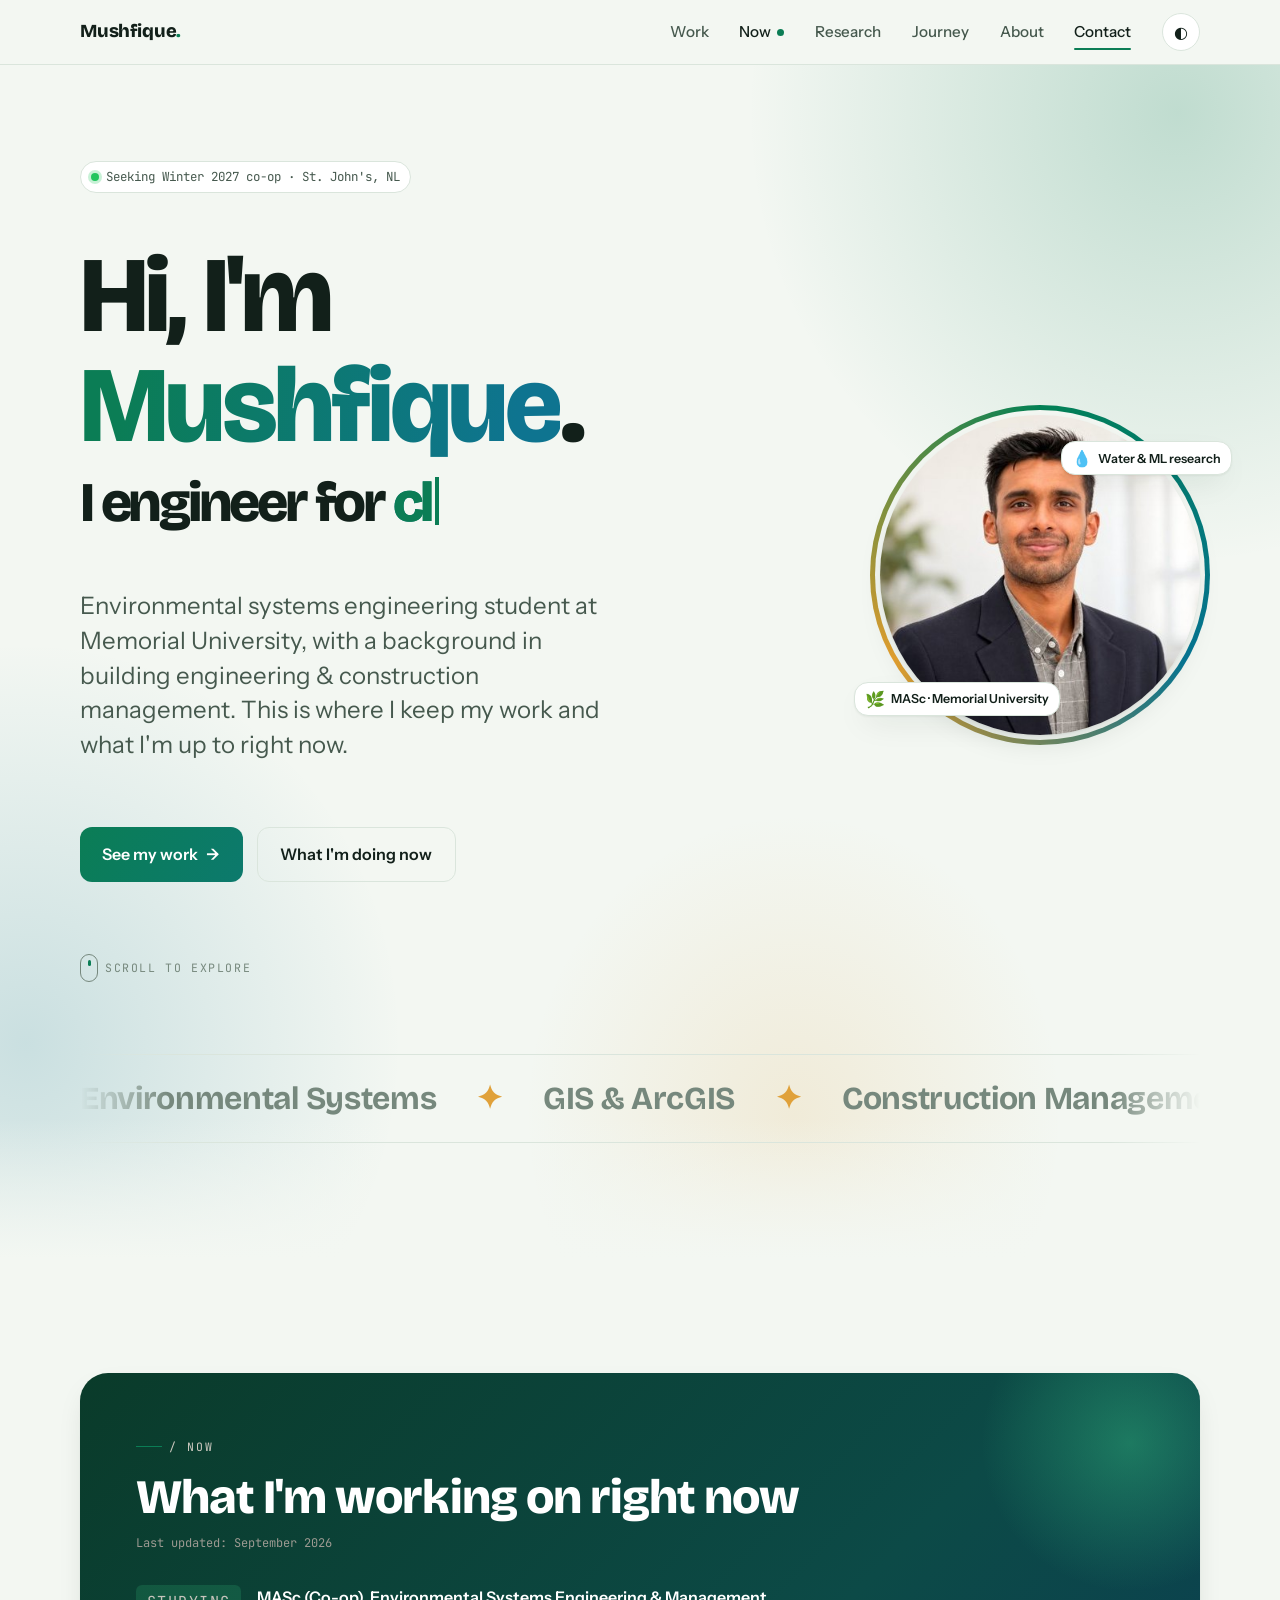
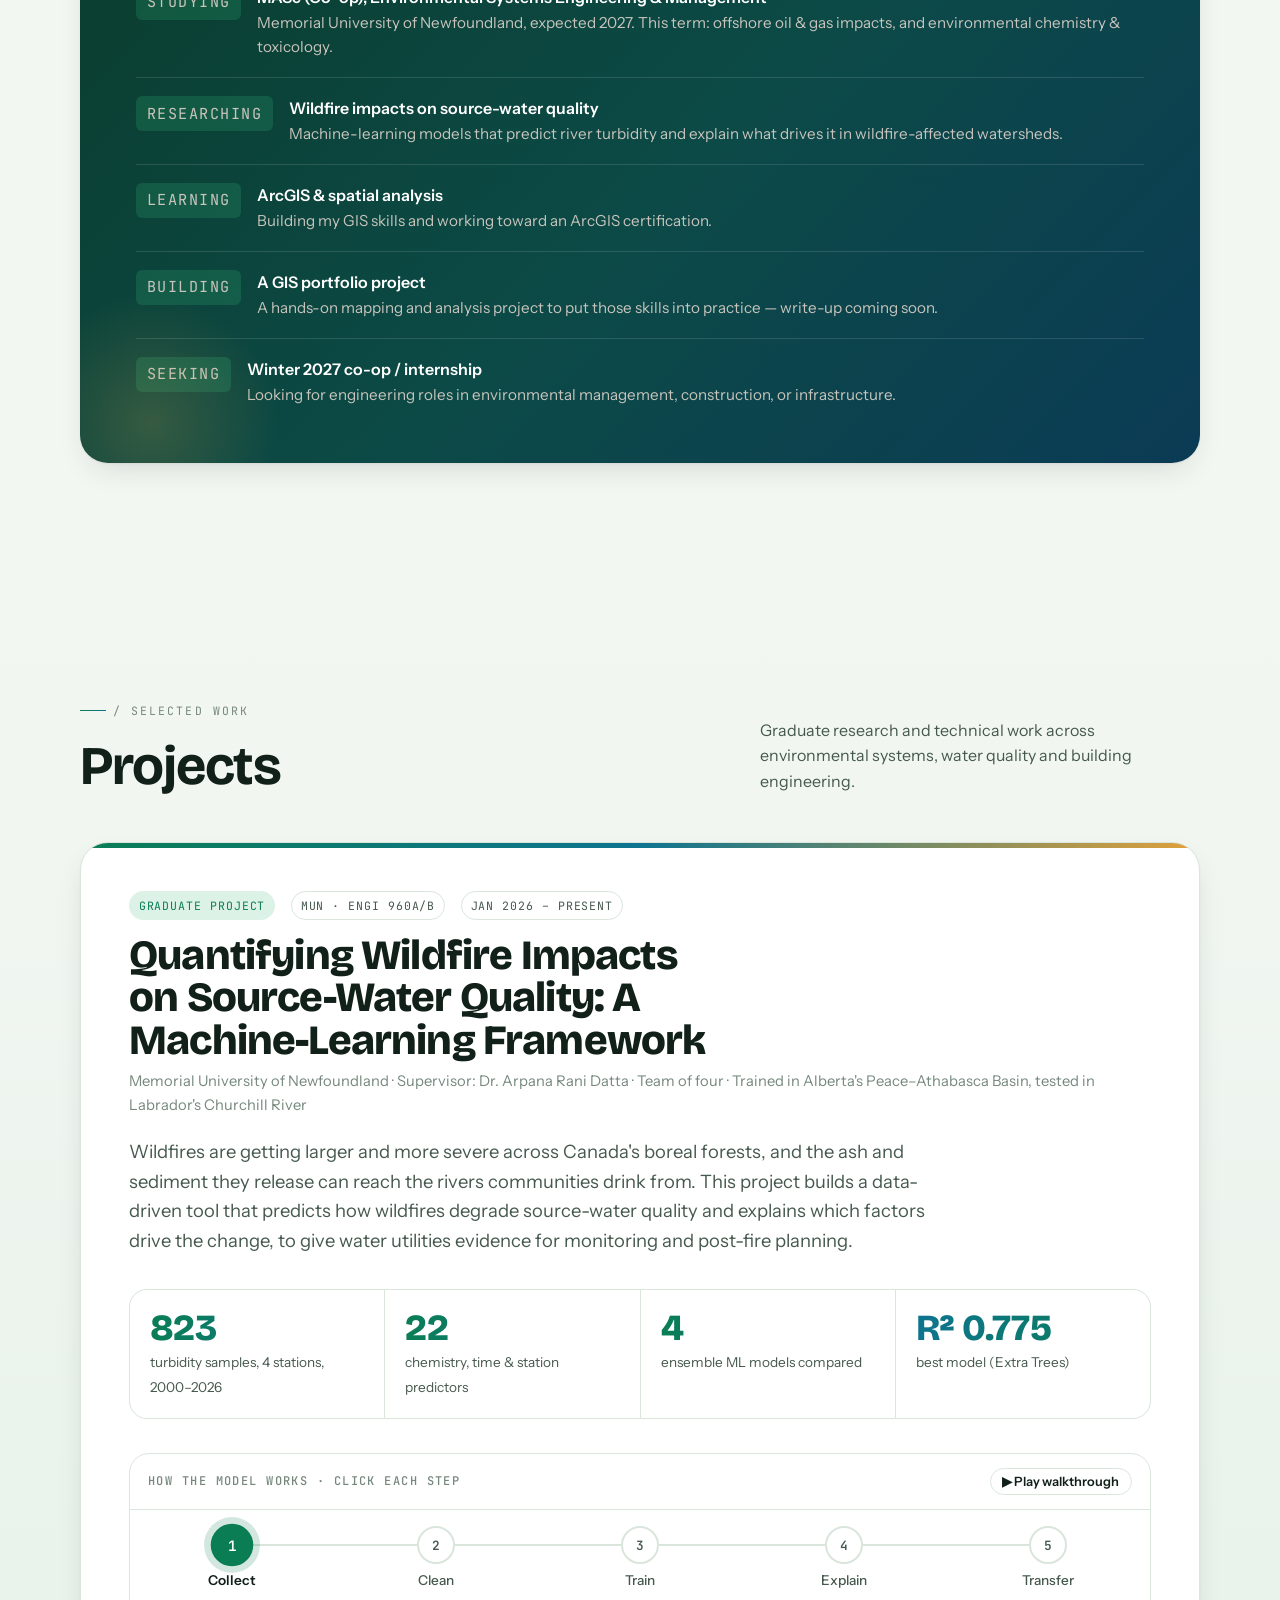
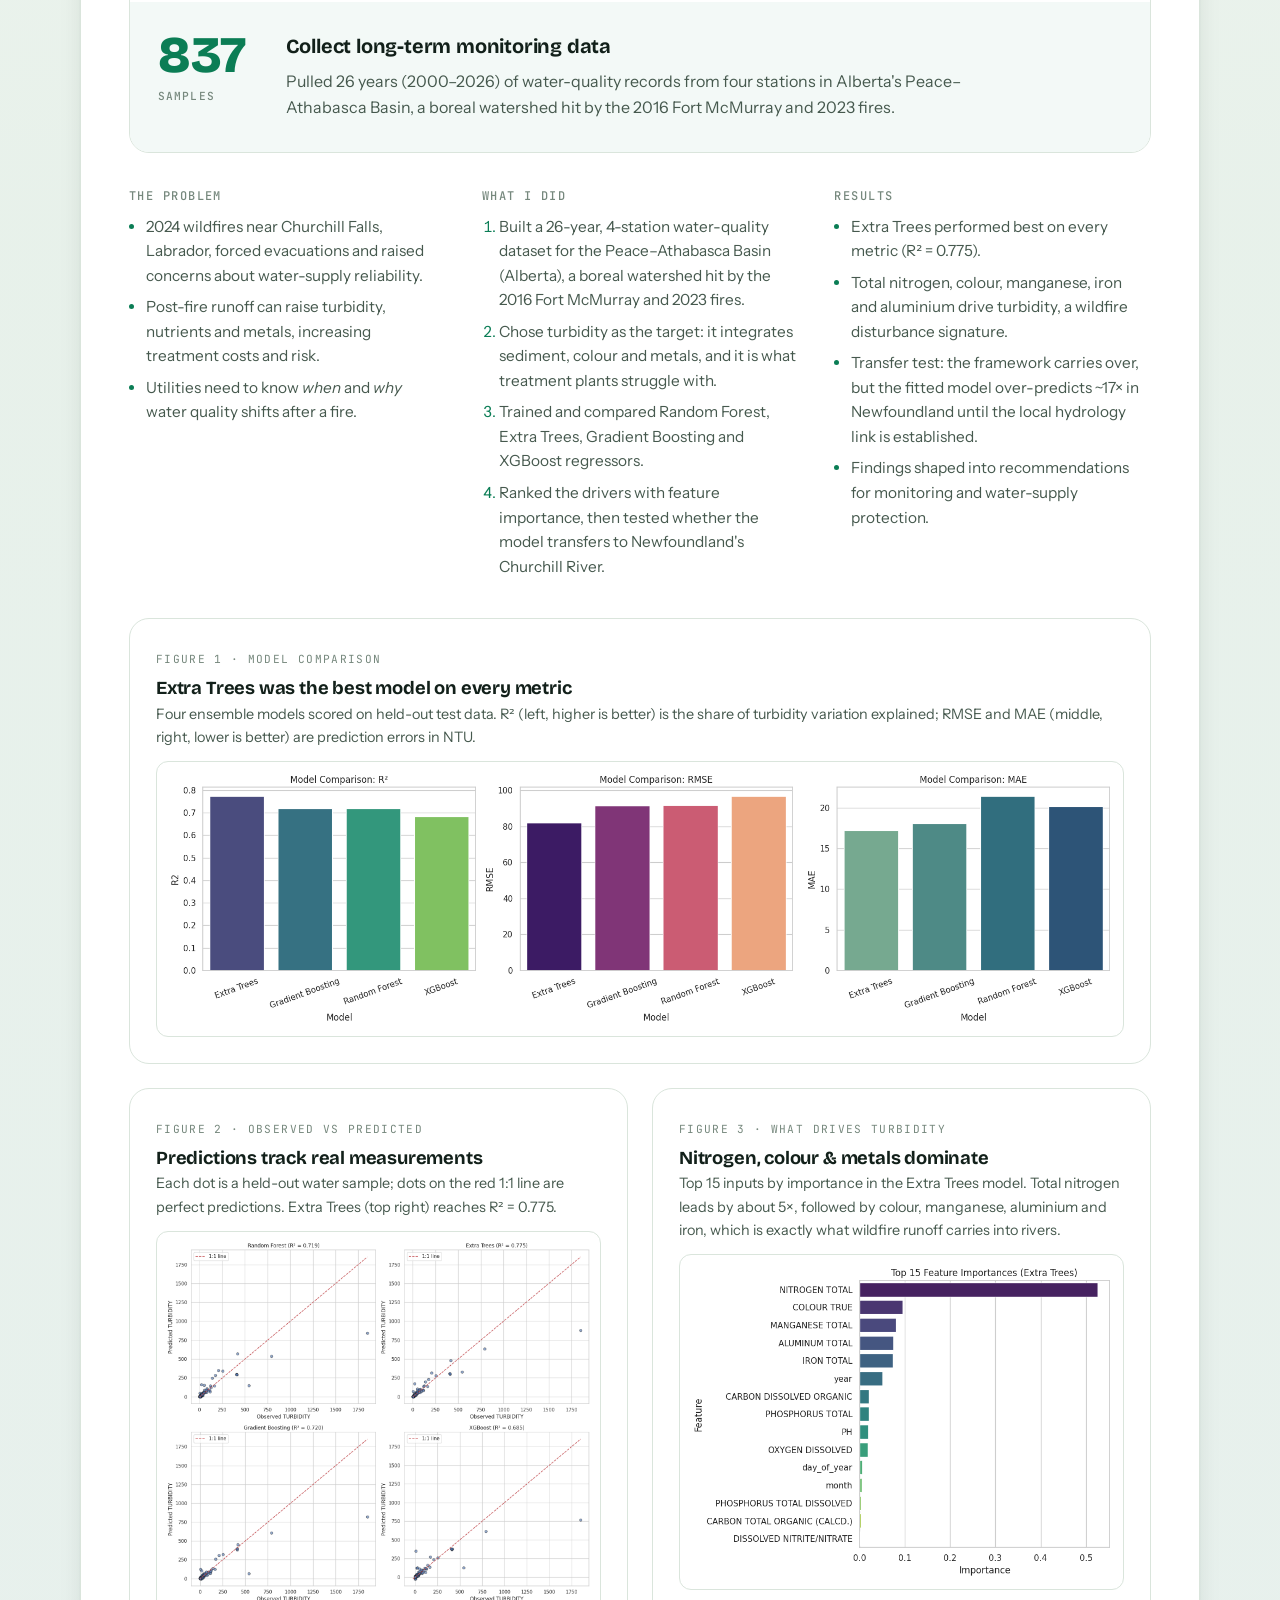
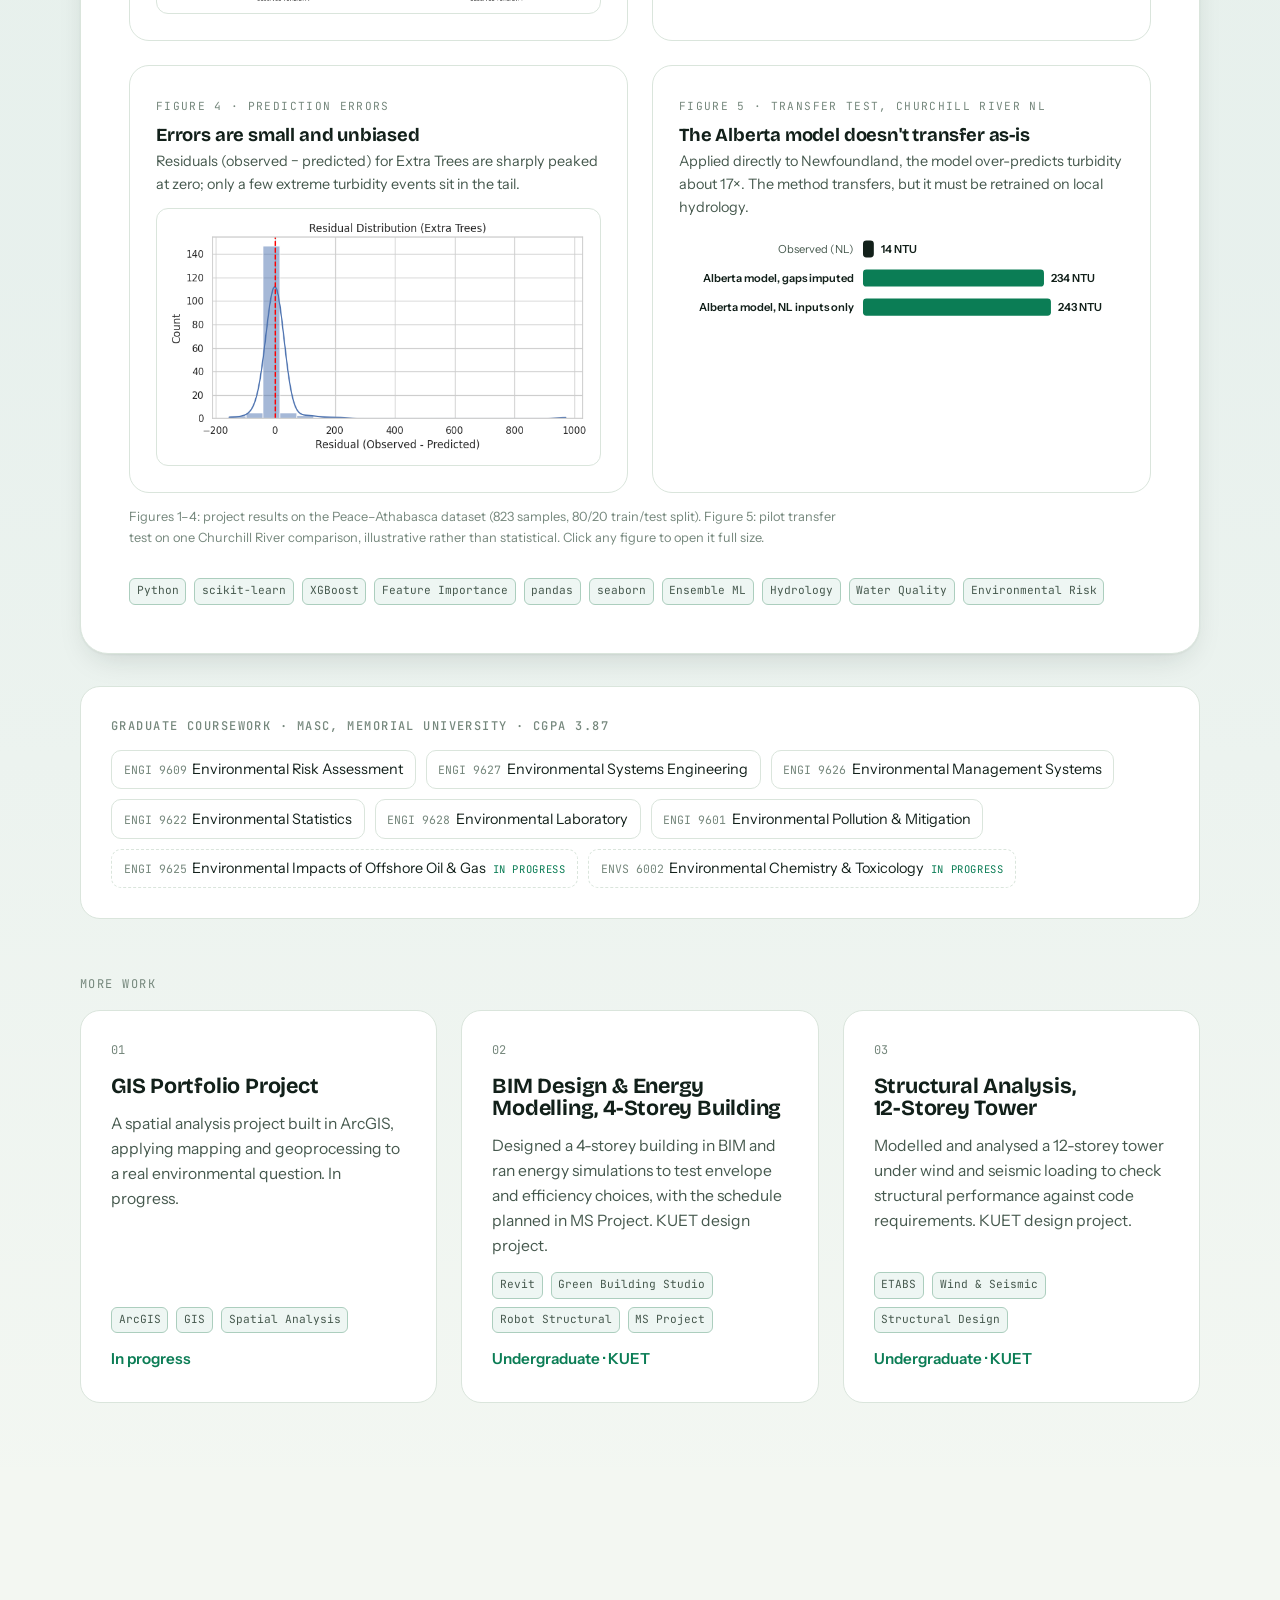
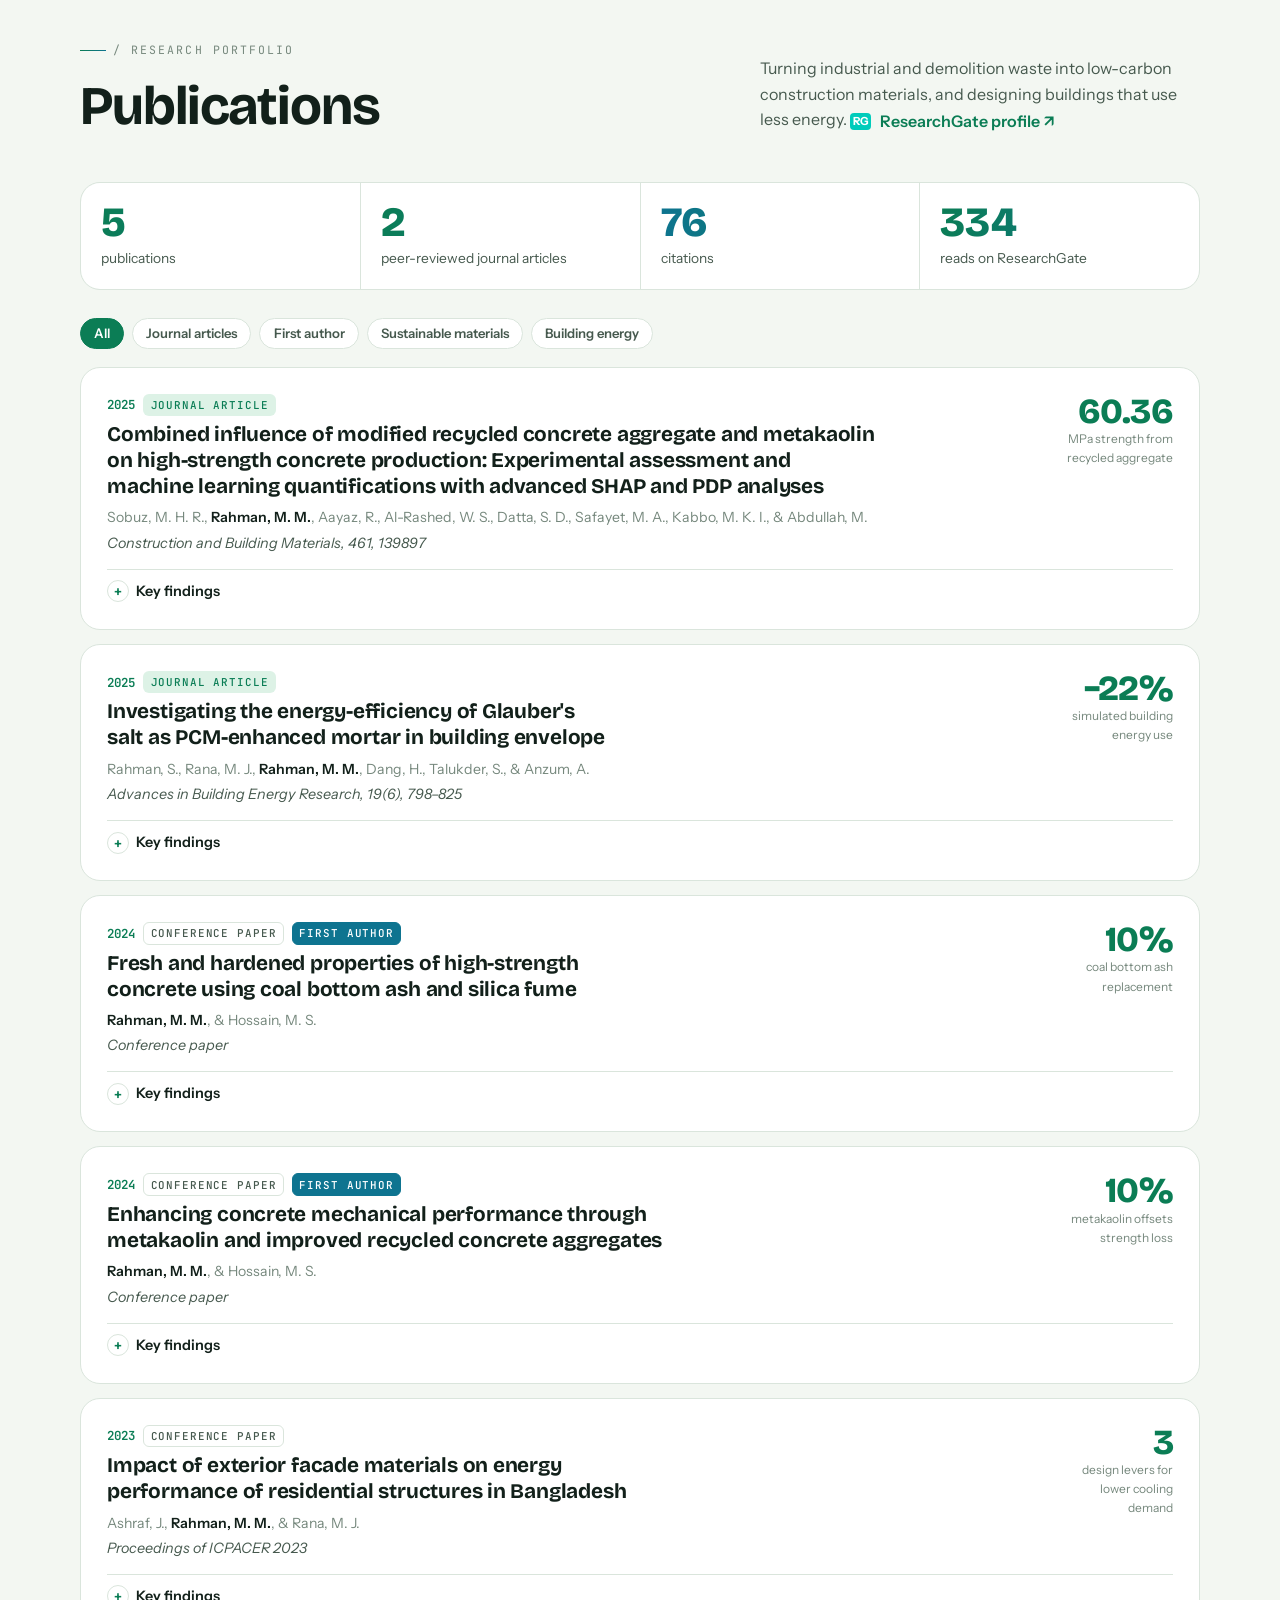
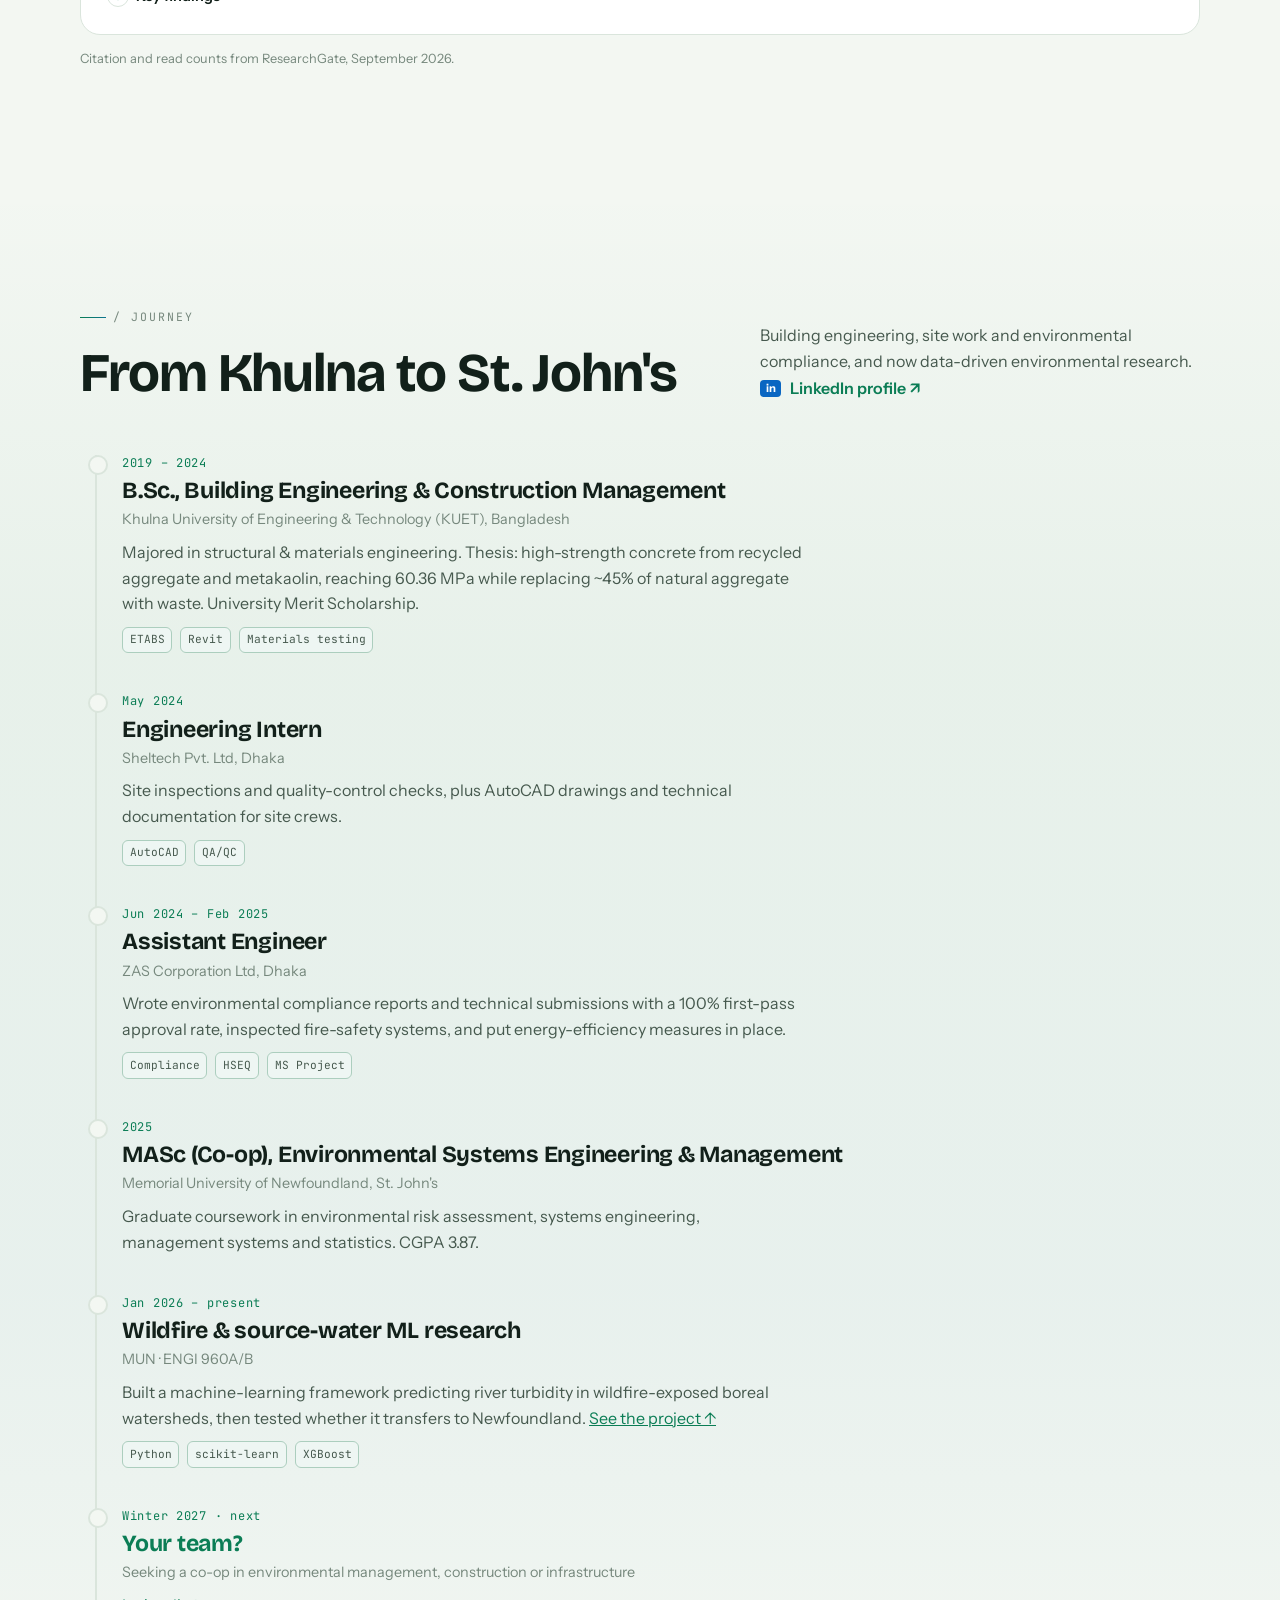
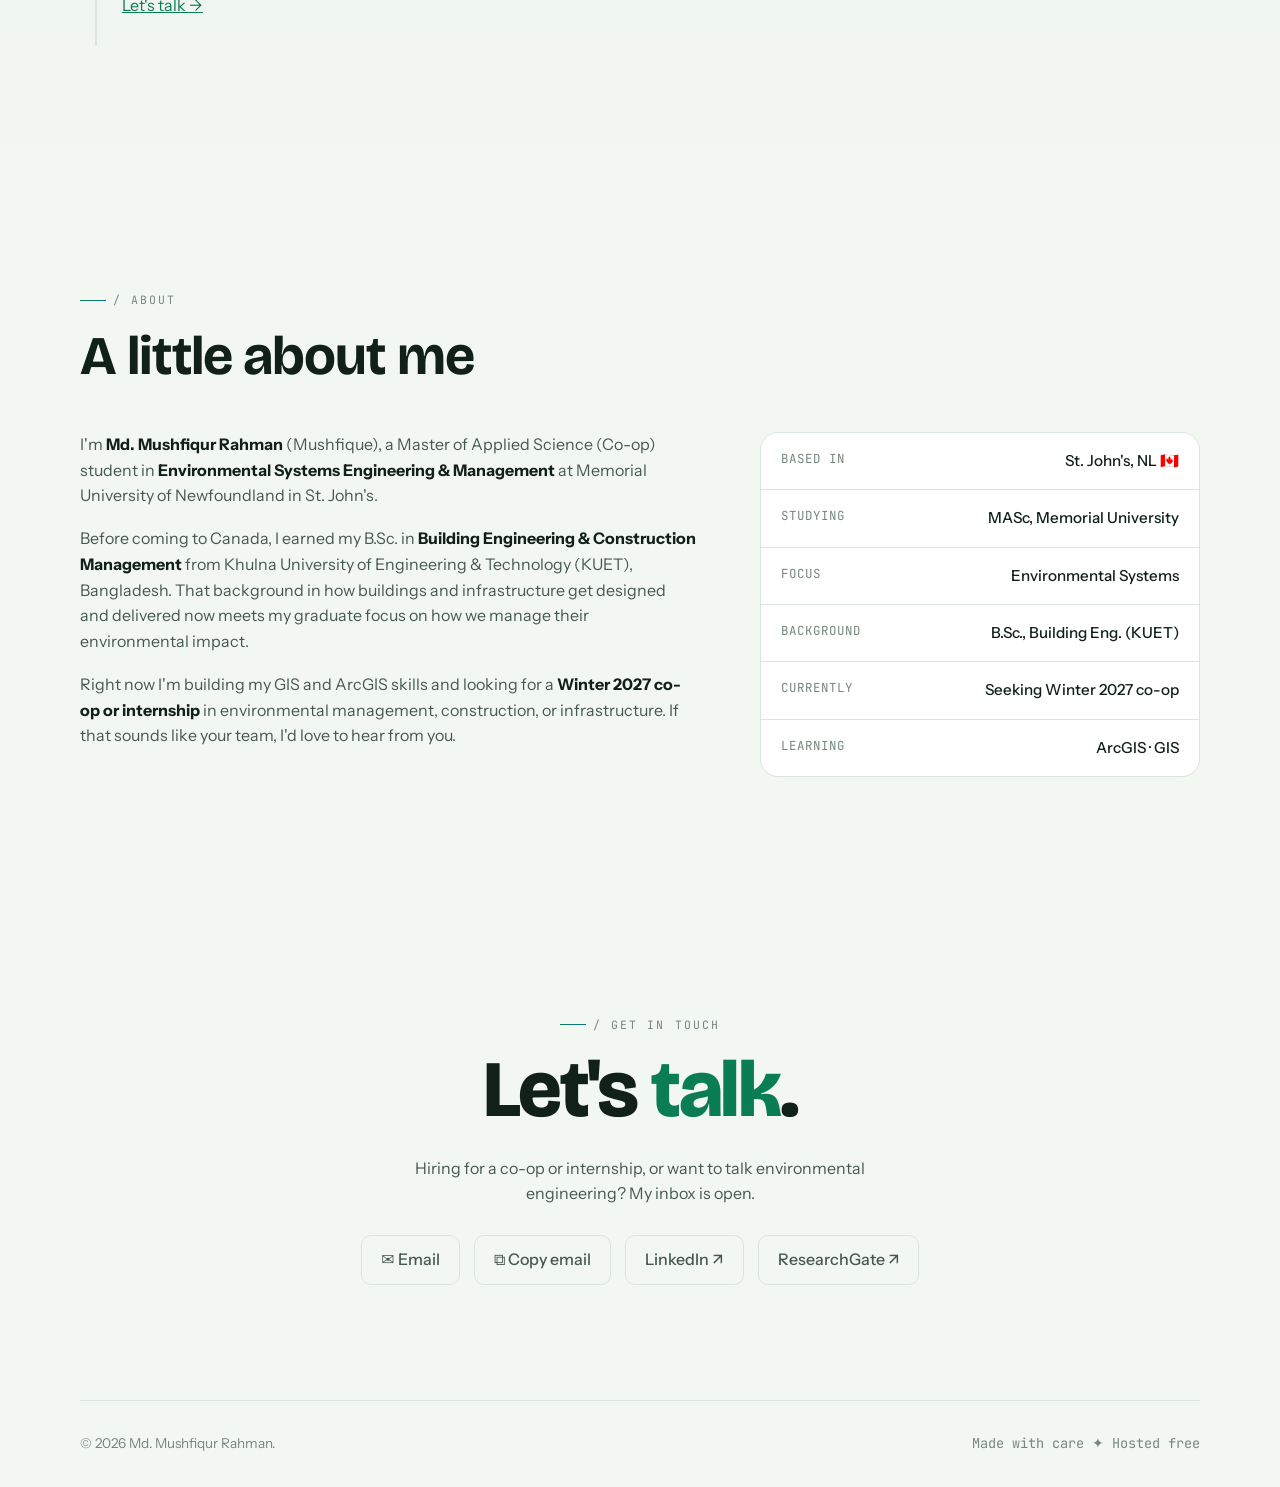
==== commit 7b22e86e: "Add files via upload" ====
--- a/index.html
+++ b/index.html
@@ -4,6 +4,8 @@
 <meta charset="utf-8" />
 <meta name="viewport" content="width=device-width, initial-scale=1" />
 <title>Md. Mushfiqur Rahman — Environmental Systems Engineering</title>
+<meta property="og:image" content="https://muhammadmr128.github.io/img/mushfique-photo.jpg" />
+<meta name="theme-color" content="#0B7D55" />
 <meta name="description" content="Md. Mushfiqur Rahman — MASc (Co-op) student in Environmental Systems Engineering &amp; Management at Memorial University. Projects, GIS work and what I'm doing now." />
 <link rel="preconnect" href="https://fonts.googleapis.com" />
 <link rel="preconnect" href="https://fonts.gstatic.com" crossorigin />
@@ -11,47 +13,53 @@
 <style>
   /* ---------- Tokens: light (default / system-light) ---------- */
   :root{
-    --paper:#F7F4EE;
+    --paper:#F3F7F2;
     --surface:#FFFFFF;
-    --ink:#17161C;
-    --ink-soft:#4A4954;
-    --ink-faint:#8A8892;
-    --line:#E4E0D6;
-    --accent:#F0451E;      /* vivid vermilion — the single bold move */
+    --ink:#12201A;
+    --ink-soft:#46594E;
+    --ink-faint:#76887D;
+    --line:#DAE5DC;
+    --accent:#0B7D55;      /* forest green */
     --accent-ink:#FFFFFF;
-    --accent-soft:#FCE7DF;
-    --ring:#F0451E;
-    --shadow:0 1px 2px rgba(23,22,28,.05), 0 12px 32px -12px rgba(23,22,28,.18);
+    --accent-soft:#DDF2E6;
+    --accent-2:#0E7490;    /* water teal */
+    --accent-3:#E0A13A;    /* sunlight amber */
+    --ring:#0B7D55;
+    --shadow:0 1px 2px rgba(18,32,26,.05), 0 12px 32px -12px rgba(18,32,26,.18);
   }
   /* system-dark (no explicit choice) */
   @media (prefers-color-scheme: dark){
     :root:not([data-theme="light"]){
-      --paper:#0E0E12;
-      --surface:#17171E;
-      --ink:#F4F2EC;
-      --ink-soft:#B7B4BF;
-      --ink-faint:#77747F;
-      --line:#26262F;
-      --accent:#FF603C;
-      --accent-ink:#160B08;
-      --accent-soft:#2A1712;
-      --ring:#FF603C;
+      --paper:#0B1411;
+      --surface:#12201A;
+      --ink:#EEF5EF;
+      --ink-soft:#A7BBAF;
+      --ink-faint:#6E8578;
+      --line:#20312A;
+      --accent:#3DD68C;
+      --accent-ink:#06140D;
+      --accent-soft:#123526;
+      --accent-2:#38BDF8;
+      --accent-3:#F5B94A;
+      --ring:#3DD68C;
       --shadow:0 1px 2px rgba(0,0,0,.4), 0 18px 40px -16px rgba(0,0,0,.7);
     }
   }
   /* explicit dark wins in both directions */
   :root[data-theme="dark"]{
-    --paper:#0E0E12;
-    --surface:#17171E;
-    --ink:#F4F2EC;
-    --ink-soft:#B7B4BF;
-    --ink-faint:#77747F;
-    --line:#26262F;
-    --accent:#FF603C;
-    --accent-ink:#160B08;
-    --accent-soft:#2A1712;
-    --ring:#FF603C;
-    --shadow:0 1px 2px rgba(0,0,0,.4), 0 18px 40px -16px rgba(0,0,0,.7);
+    --paper:#0B1411;
+      --surface:#12201A;
+      --ink:#EEF5EF;
+      --ink-soft:#A7BBAF;
+      --ink-faint:#6E8578;
+      --line:#20312A;
+      --accent:#3DD68C;
+      --accent-ink:#06140D;
+      --accent-soft:#123526;
+      --accent-2:#38BDF8;
+      --accent-3:#F5B94A;
+      --ring:#3DD68C;
+      --shadow:0 1px 2px rgba(0,0,0,.4), 0 18px 40px -16px rgba(0,0,0,.7);
   }
 
   *{box-sizing:border-box}
@@ -126,10 +134,11 @@
   .sec-head p{color:var(--ink-soft);max-width:40ch;margin:0}
 
   /* ---------- Now panel ---------- */
-  .now{background:var(--ink);color:var(--paper);border-radius:28px;padding:clamp(28px,5vw,56px);box-shadow:var(--shadow);position:relative;overflow:hidden}
-  :root[data-theme="dark"] .now, :root:not([data-theme="light"]) .now{background:#000}
-  @media (prefers-color-scheme:light){:root:not([data-theme="dark"]) .now{background:var(--ink)}}
-  .now::after{content:"";position:absolute;right:-80px;top:-80px;width:260px;height:260px;background:radial-gradient(circle,var(--accent),transparent 70%);opacity:.5;pointer-events:none}
+  .now{background:linear-gradient(135deg,#0A3B2A 0%,#0C4A47 55%,#0B3B55 100%);color:#F3F7F2;border-radius:28px;padding:clamp(28px,5vw,56px);box-shadow:var(--shadow);position:relative;overflow:hidden}
+  :root[data-theme="dark"] .now, :root:not([data-theme="light"]) .now{background:linear-gradient(135deg,#0D3325 0%,#0B3A3A 55%,#0A2F45 100%);border:1px solid #20473a}
+  @media (prefers-color-scheme:light){:root:not([data-theme="dark"]) .now{background:linear-gradient(135deg,#0A3B2A 0%,#0C4A47 55%,#0B3B55 100%);border:0}}
+  .now::after{content:"";position:absolute;right:-80px;top:-80px;width:300px;height:300px;background:radial-gradient(circle,#3DD68C,transparent 70%);opacity:.35;pointer-events:none}
+  .now::before{content:"";position:absolute;left:-60px;bottom:-90px;width:260px;height:260px;background:radial-gradient(circle,#F5B94A,transparent 70%);opacity:.18;pointer-events:none}
   .now .eyebrow{color:#cfcbc2}
   .now .eyebrow::before{background:var(--accent)}
   .now h2{color:#fff;font-weight:800;font-size:clamp(1.8rem,4.5vw,3rem);letter-spacing:-.02em;margin:.35em 0 .1em}
@@ -137,7 +146,7 @@
   .now-list{list-style:none;margin:clamp(20px,3vw,32px) 0 0;padding:0;display:grid;gap:18px}
   .now-list li{display:grid;grid-template-columns:auto 1fr;gap:16px;align-items:start;padding-bottom:18px;border-bottom:1px solid rgba(255,255,255,.12)}
   .now-list li:last-child{border-bottom:0;padding-bottom:0}
-  .now-tag{font-family:"JetBrains Mono",monospace;font-size:.7rem;text-transform:uppercase;letter-spacing:.1em;color:var(--accent);background:color-mix(in srgb,var(--accent) 18%,transparent);padding:.35em .7em;border-radius:6px;white-space:nowrap}
+  .now-tag{font-family:"JetBrains Mono",monospace;font-size:.7rem;text-transform:uppercase;letter-spacing:.1em;color:#7CF0B6;background:rgba(61,214,140,.16);padding:.35em .7em;border-radius:6px;white-space:nowrap}
   .now-list strong{color:#fff;font-weight:600}
   .now-list span{color:#c7c4bc;display:block;font-size:.95rem}
 
@@ -285,8 +294,51 @@
   .rg-btn{display:inline-flex;align-items:center;gap:.55em}
   .rg-btn .rg{display:inline-grid;place-items:center;width:1.9em;height:1.5em;border-radius:4px;background:#00ccbb;color:#fff;font:700 .7em "Instrument Sans",sans-serif}
 
+
+  /* ---------- Colour layer (greens, water, sun) ---------- */
+  .hero::before{content:"";position:absolute;inset:-20% -10% auto -10%;height:120%;z-index:0;pointer-events:none;
+    background:radial-gradient(40% 45% at 85% 20%,color-mix(in srgb,var(--accent) 22%,transparent),transparent 70%),
+               radial-gradient(35% 40% at 10% 85%,color-mix(in srgb,var(--accent-2) 18%,transparent),transparent 70%),
+               radial-gradient(25% 30% at 60% 90%,color-mix(in srgb,var(--accent-3) 14%,transparent),transparent 70%);
+    animation:drift 18s ease-in-out infinite alternate}
+  @keyframes drift{to{transform:translate3d(-3%,2%,0) scale(1.05)}}
+  .hero h1 .accent{background:linear-gradient(100deg,var(--accent) 10%,var(--accent-2) 90%);-webkit-background-clip:text;background-clip:text;color:transparent}
+  .rot{background:linear-gradient(100deg,var(--accent-2),var(--accent));-webkit-background-clip:text;background-clip:text;color:transparent}
+  .caret{background:var(--accent-2)}
+  .btn-primary{background:linear-gradient(120deg,var(--accent),color-mix(in srgb,var(--accent) 60%,var(--accent-2)))}
+  .eyebrow::before{background:linear-gradient(90deg,var(--accent),var(--accent-2))}
+  .tag{background:color-mix(in srgb,var(--accent) 7%,var(--surface));border-color:color-mix(in srgb,var(--accent) 22%,var(--line))}
+  .stat b,.rstats b{background:linear-gradient(100deg,var(--accent),var(--accent-2));-webkit-background-clip:text;background-clip:text;color:transparent}
+  .rstats div:nth-child(3) b,.stat:nth-child(4) b{background-image:linear-gradient(100deg,var(--accent-2),var(--accent))}
+  #work,#journey{background:linear-gradient(180deg,transparent,color-mix(in srgb,var(--accent) 5%,transparent) 30%,color-mix(in srgb,var(--accent-2) 5%,transparent) 70%,transparent)}
+  .marquee-track .star{color:var(--accent-3)}
+  .tl-fill{background:linear-gradient(180deg,var(--accent),var(--accent-2))}
+  .pipe-fill{background:linear-gradient(90deg,var(--accent),var(--accent-2))}
+  .chip[aria-pressed="true"]{background:var(--accent);color:var(--accent-ink);border-color:var(--accent)}
+  .badge.fa{background:var(--accent-2);border-color:var(--accent-2);color:#fff}
+  .feature{background:linear-gradient(90deg,var(--accent),var(--accent-2),var(--accent-3)) top/100% 5px no-repeat,var(--surface)}
+  @media (prefers-reduced-motion: reduce){.hero::before{animation:none}}
+
+  /* ---------- Hero photo ---------- */
+  .hero-main{display:grid;gap:32px;min-width:0}
+  .hero-photo{position:relative;justify-self:center;width:clamp(150px,26vw,320px);aspect-ratio:1;margin-top:8px}
+  .hero-photo .ring{position:absolute;inset:-10px;border-radius:50%;background:conic-gradient(from 0deg,var(--accent),var(--accent-2),var(--accent-3),var(--accent));animation:spin 12s linear infinite;filter:saturate(1.1)}
+  .hero-photo .ring::after{content:"";position:absolute;inset:5px;border-radius:50%;background:var(--paper)}
+  @keyframes spin{to{transform:rotate(360deg)}}
+  .hero-photo img{position:relative;width:100%;height:100%;object-fit:cover;border-radius:50%;display:block;box-shadow:var(--shadow)}
+  .hero-photo .badge-f{position:absolute;left:-8%;bottom:6%;background:var(--surface);border:1px solid var(--line);border-radius:14px;padding:.5em .8em;font:600 .78rem "Instrument Sans",sans-serif;color:var(--ink);box-shadow:var(--shadow);display:flex;align-items:center;gap:.45em;white-space:nowrap;animation:bob 4s ease-in-out infinite}
+  .hero-photo .badge-f.b2{left:auto;right:-10%;bottom:auto;top:8%;animation-delay:-2s}
+  .hero-photo .badge-f i{font-style:normal;font-size:1rem}
+  @keyframes bob{50%{transform:translateY(-6px)}}
+  @media (min-width:1000px){
+    .hero-grid{grid-template-columns:minmax(0,1fr) auto;align-items:center;column-gap:clamp(24px,4vw,56px)}
+    .hero h1{font-size:clamp(3.1rem,8.4vw,7.2rem)}
+  }
+  @media (max-width:999px){.hero-photo{order:-1;justify-self:start;width:132px;margin:6px 0 4px 10px}.hero-photo .badge-f{display:none}}
+  @media (prefers-reduced-motion: reduce){.hero-photo .ring,.hero-photo .badge-f{animation:none}}
+
   /* ================= Interactive layer ================= */
-  .progress{position:fixed;top:0;left:0;height:3px;width:100%;transform-origin:0 50%;transform:scaleX(0);background:linear-gradient(90deg,var(--accent),#ffb199);z-index:100;pointer-events:none}
+  .progress{position:fixed;top:0;left:0;height:3px;width:100%;transform-origin:0 50%;transform:scaleX(0);background:linear-gradient(90deg,var(--accent),var(--accent-2),var(--accent-3));z-index:100;pointer-events:none}
   .nav-links a.active{color:var(--ink)}
   .nav-links a{position:relative}
   .nav-links a:not(.now-link)::before{content:"";position:absolute;left:0;right:0;bottom:-6px;height:2px;border-radius:2px;background:var(--accent);transform:scaleX(0);transition:transform .25s}
@@ -398,6 +450,7 @@
   <section class="hero">
     <canvas id="river" aria-hidden="true"></canvas>
     <div class="wrap hero-grid">
+      <div class="hero-main">
       <span class="status-chip"><span class="status-dot"></span> Seeking Winter 2027 co-op &middot; St. John's, NL</span>
       <h1 aria-label="Hi, I'm Mushfique. I engineer for the environment.">Hi, I'm <span class="accent">Mushfique</span>.<span class="line2" aria-hidden="true">I engineer for <span class="rot" id="rot">the environment.</span><span class="caret"></span></span></h1>
       <p class="hero-lead">Environmental systems engineering student at Memorial University, with a background in building engineering &amp; construction management. This is where I keep my work and what I'm up to right now.</p>
@@ -406,6 +459,8 @@
         <a class="btn btn-ghost" href="#now">What I'm doing now</a>
       </div>
       <a class="scroll-cue" href="#now"><span class="mouse"></span>Scroll to explore</a>
+      </div>
+      <div class="hero-photo reveal in"><span class="ring" aria-hidden="true"></span><img src="img/mushfique-photo.jpg" width="400" height="400" alt="Portrait of Md. Mushfiqur Rahman (Mushfique)"><span class="badge-f" aria-hidden="true"><i>🌿</i>MASc · Memorial University</span><span class="badge-f b2" aria-hidden="true"><i>💧</i>Water &amp; ML research</span></div>
     </div>
 
     <div class="wrap">
@@ -897,7 +952,7 @@
       function flow(px,py){return Math.sin(py*0.006+t*0.6)*0.9+Math.cos(px*0.004-t*0.4)*0.5+Math.sin((px+py)*0.003+t)*0.35}
       function frame(){
         if(!running)return;t+=0.008;
-        var acc=css('--accent')||'#F0451E',ink=css('--ink-faint')||'#888';
+        var acc=css('--accent')||'#0B7D55',acc2=css('--accent-2')||'#0E7490',ink=css('--ink-faint')||'#888';
         x.clearRect(0,0,W,H);
         for(var i=0;i<parts.length;i++){var p=parts[i];
           var ang=flow(p.x,p.y)*0.6;var vx=Math.cos(ang)*p.v*1.4,vy=Math.sin(ang)*p.v;
@@ -905,7 +960,7 @@
           if(d2<16000){var f=(16000-d2)/16000*2.4;var d=Math.sqrt(d2)||1;vx+=dx/d*f;vy+=dy/d*f}
           var ox=p.x,oy=p.y;p.x+=vx;p.y+=vy;
           if(p.x>W+10||p.y<-10||p.y>H+10){parts[i]=spawn(false);continue}
-          x.strokeStyle=(i%7===0)?acc:ink;x.globalAlpha=p.a*((i%7===0)?0.9:0.55);x.lineWidth=p.r;x.lineCap='round';
+          var hi=(i%7===0),wa=(i%5===0);x.strokeStyle=hi?acc:(wa?acc2:ink);x.globalAlpha=p.a*(hi?0.9:(wa?0.7:0.5));x.lineWidth=p.r;x.lineCap='round';
           x.beginPath();x.moveTo(ox-vx*3,oy-vy*3);x.lineTo(p.x,p.y);x.stroke();
         }
         x.globalAlpha=1;requestAnimationFrame(frame);
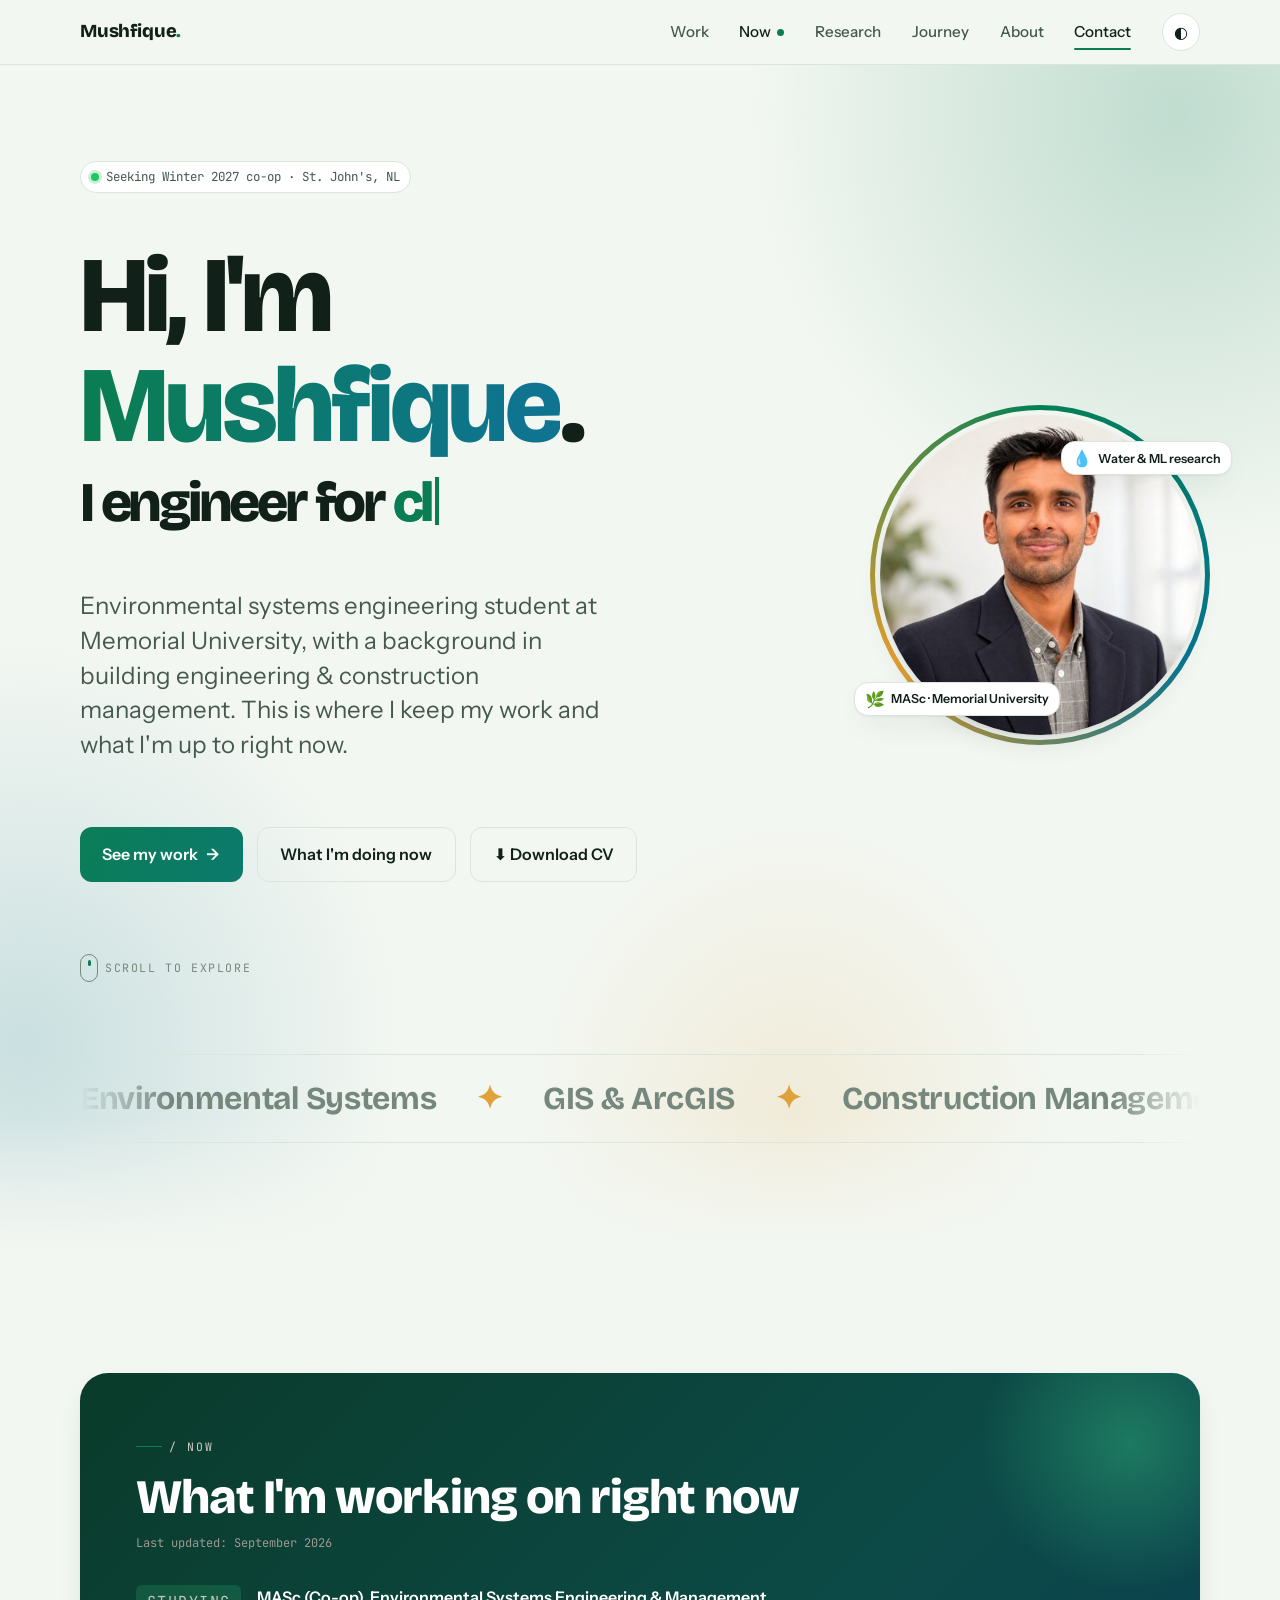
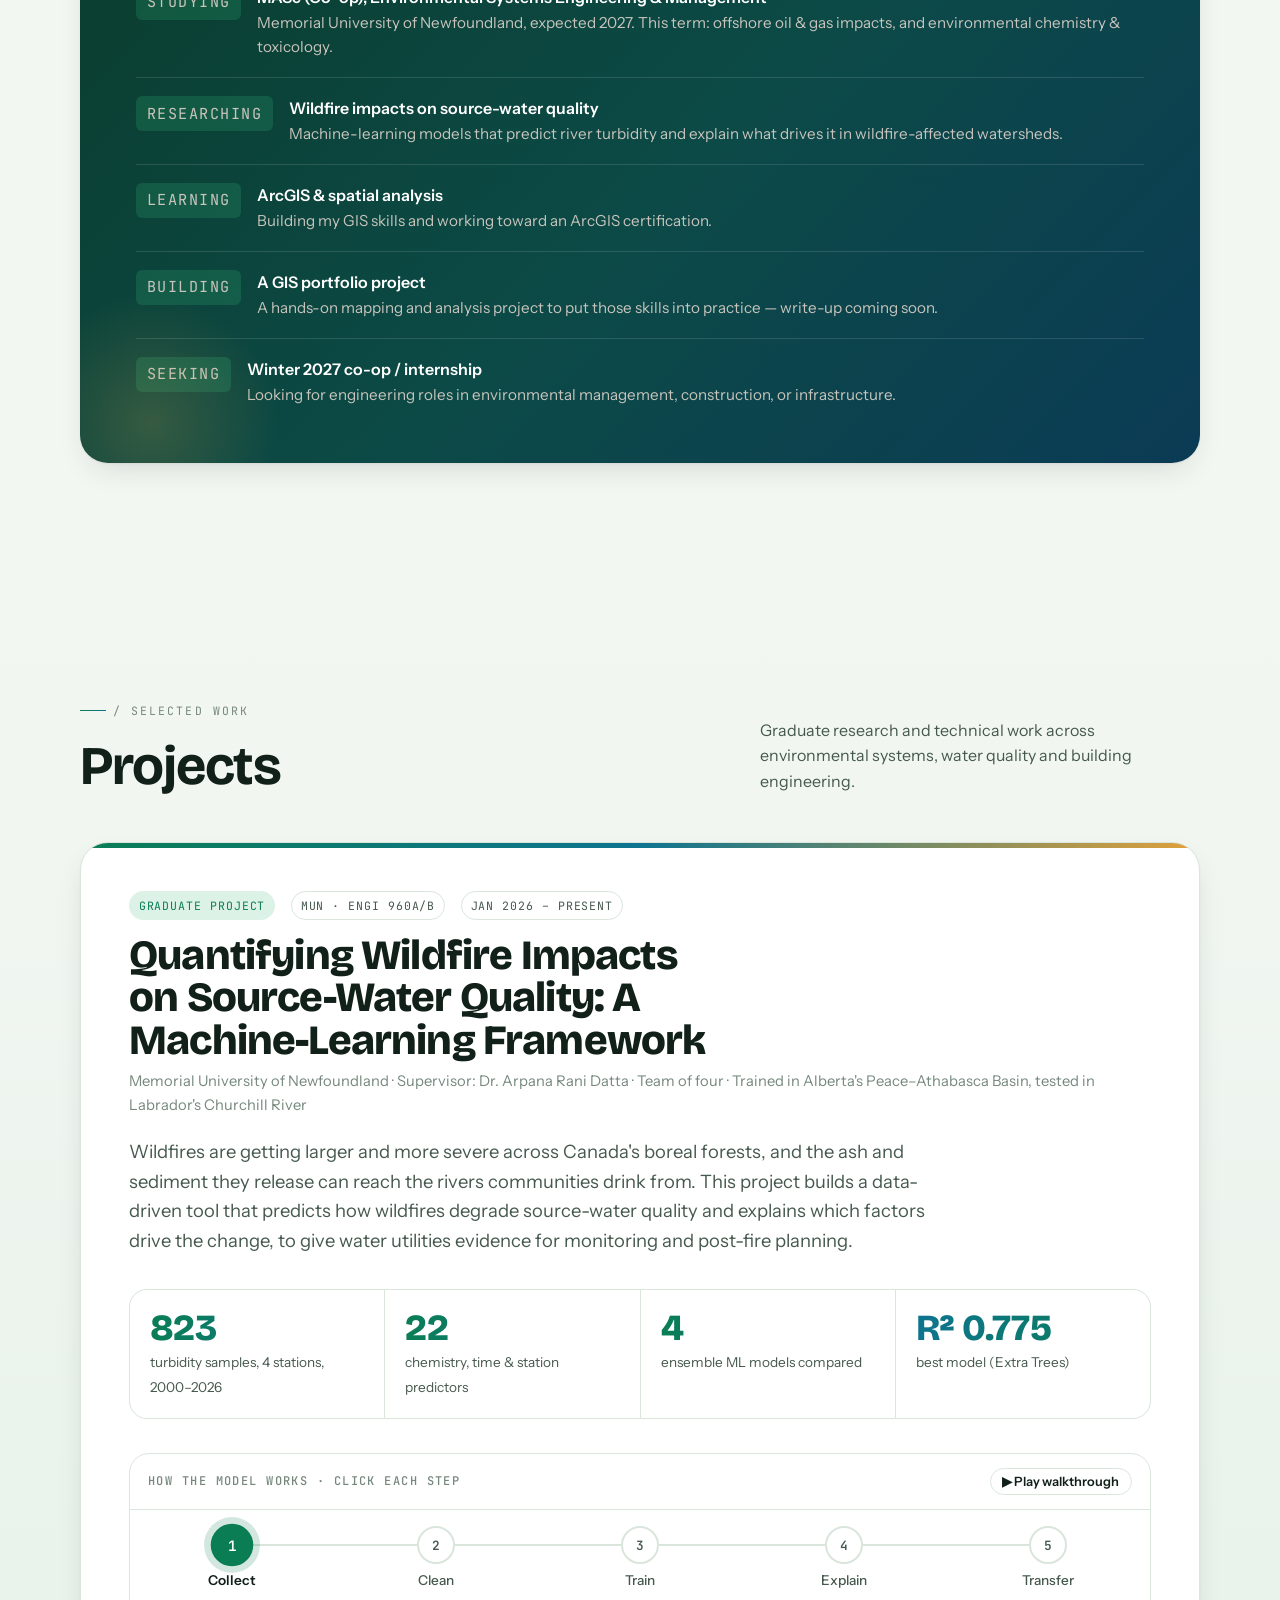
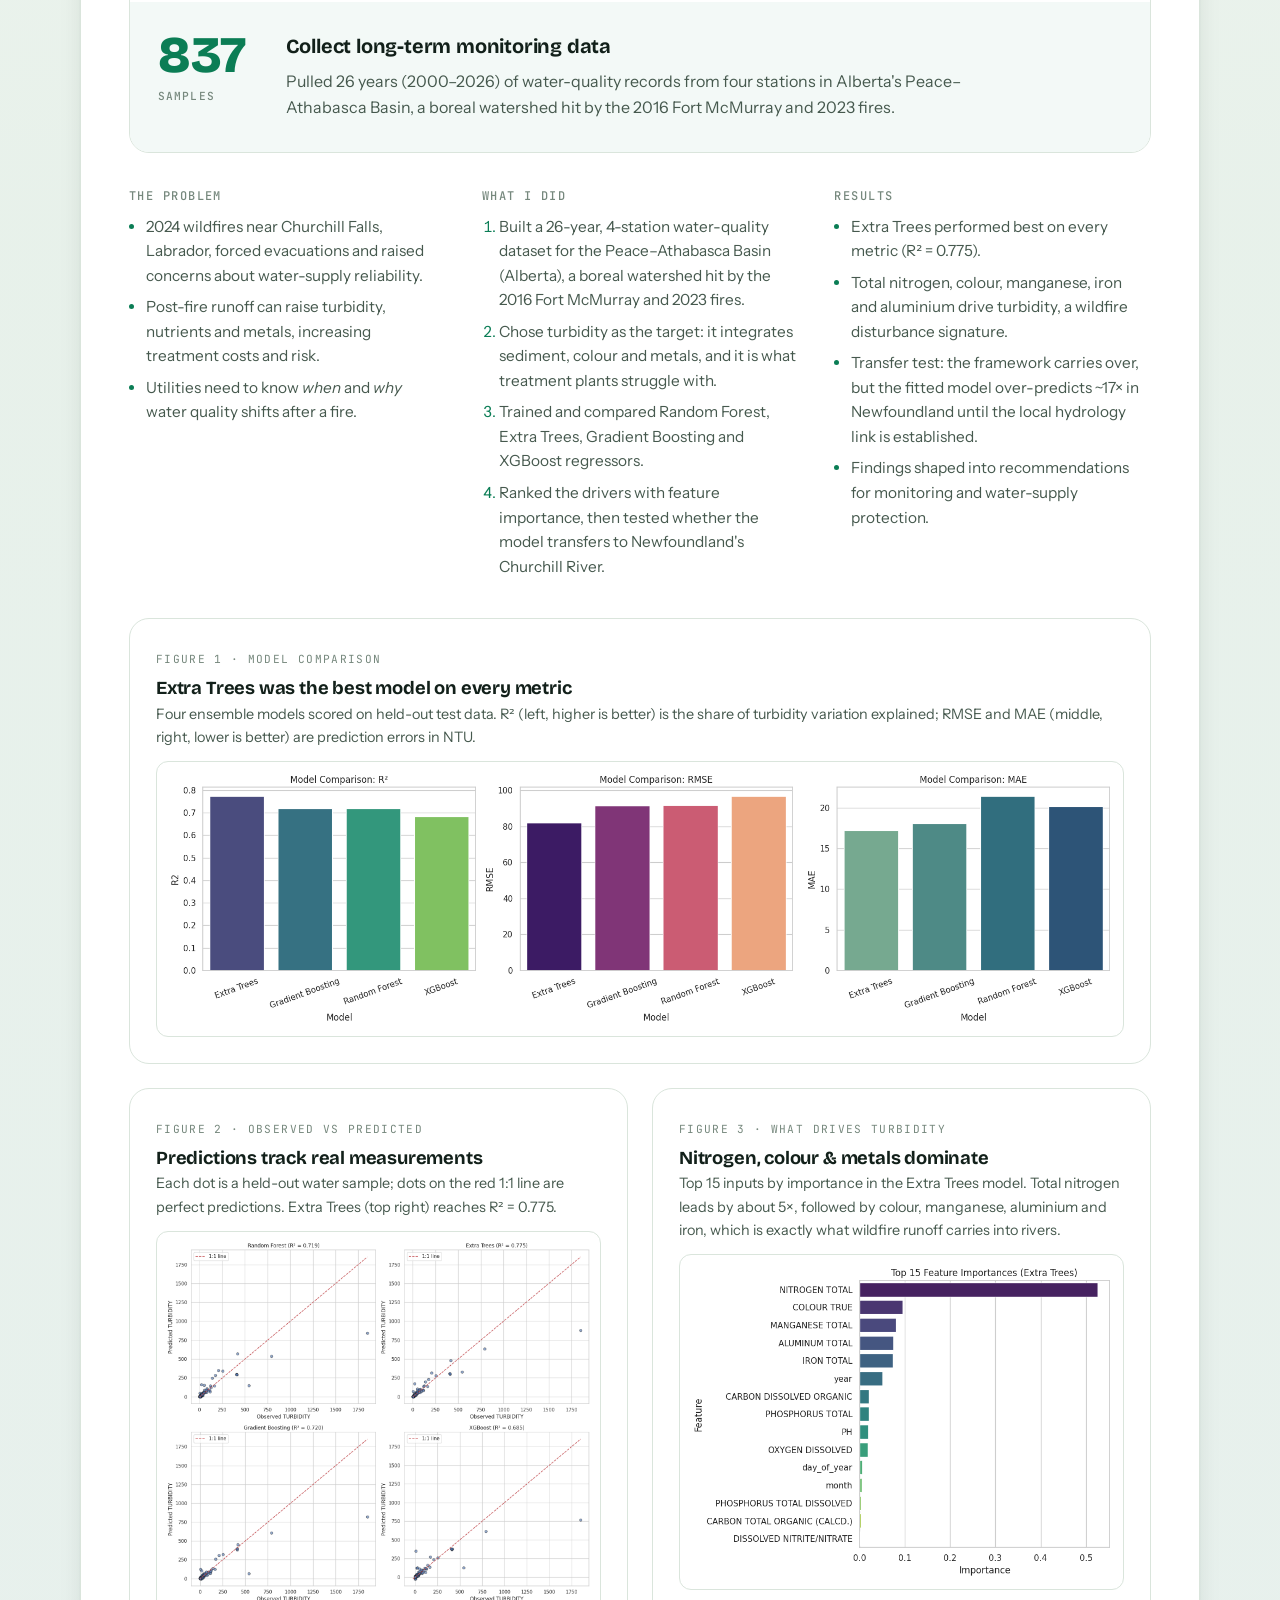
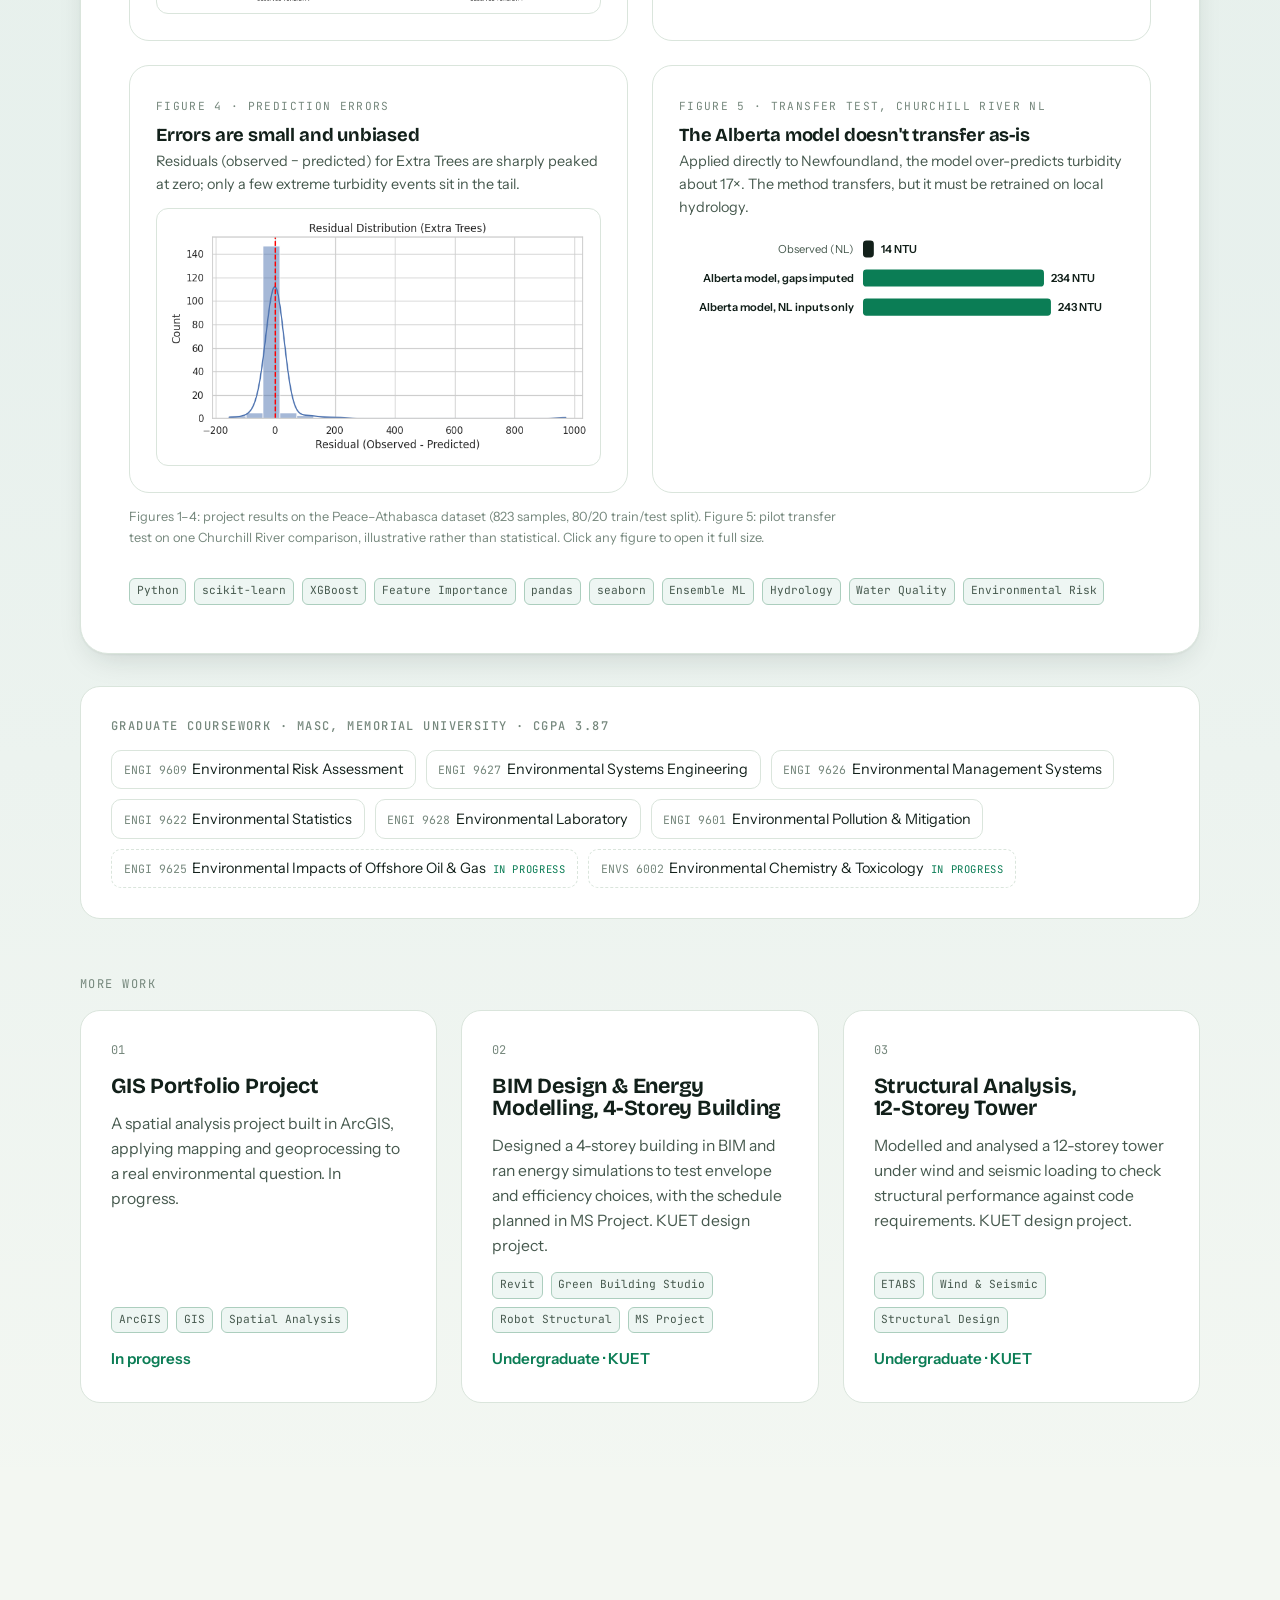
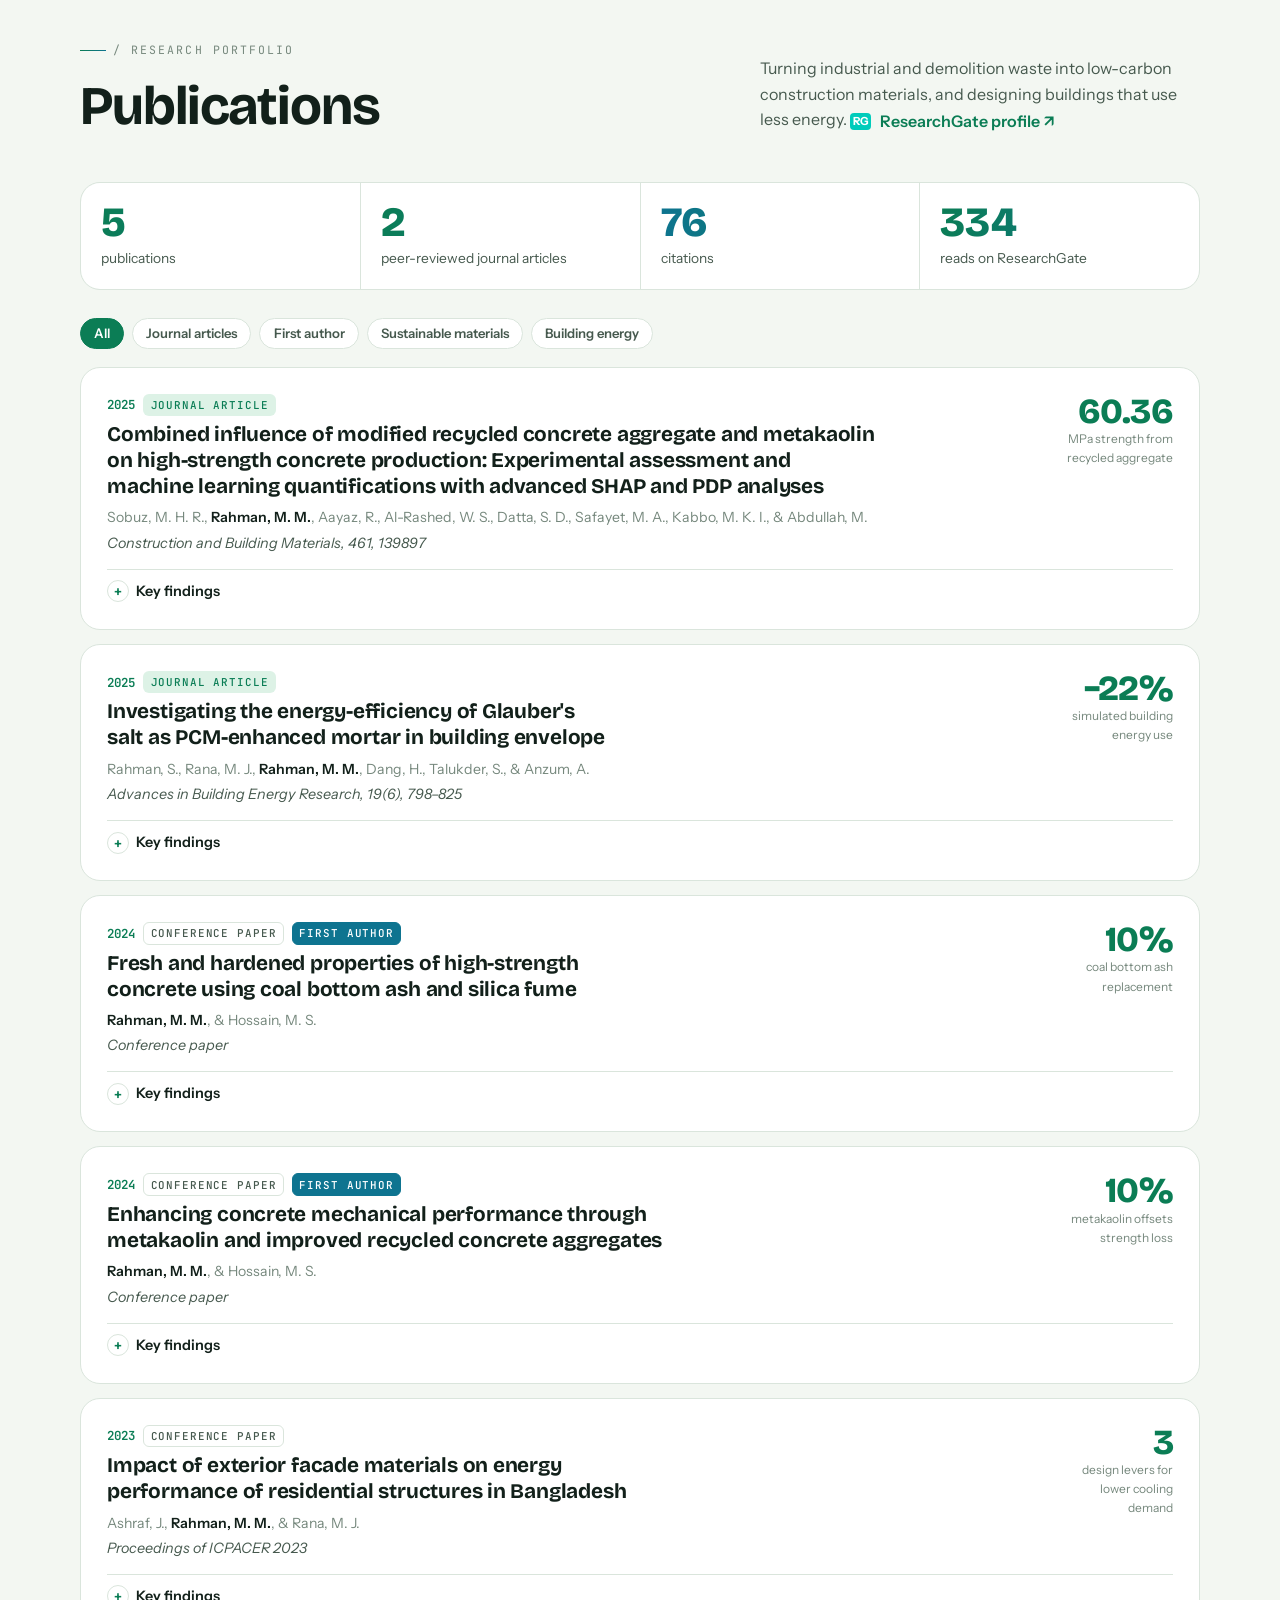
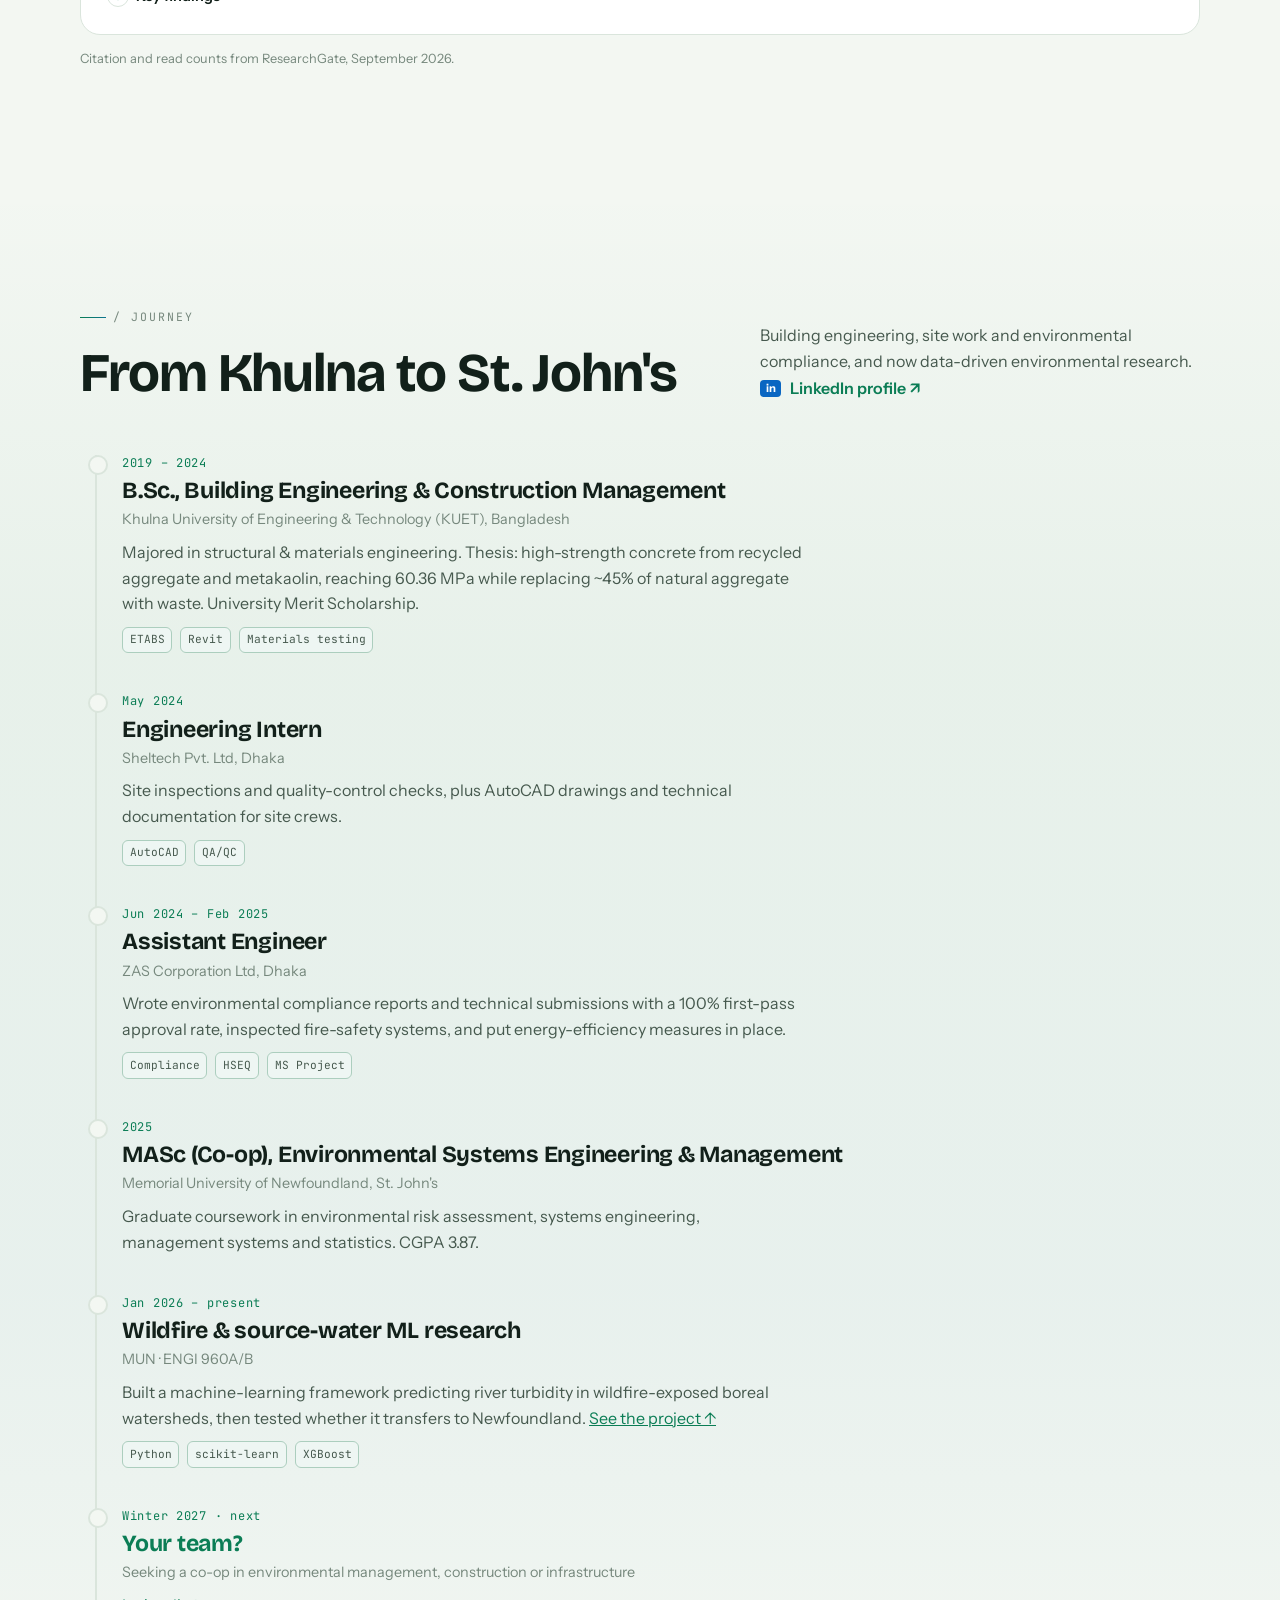
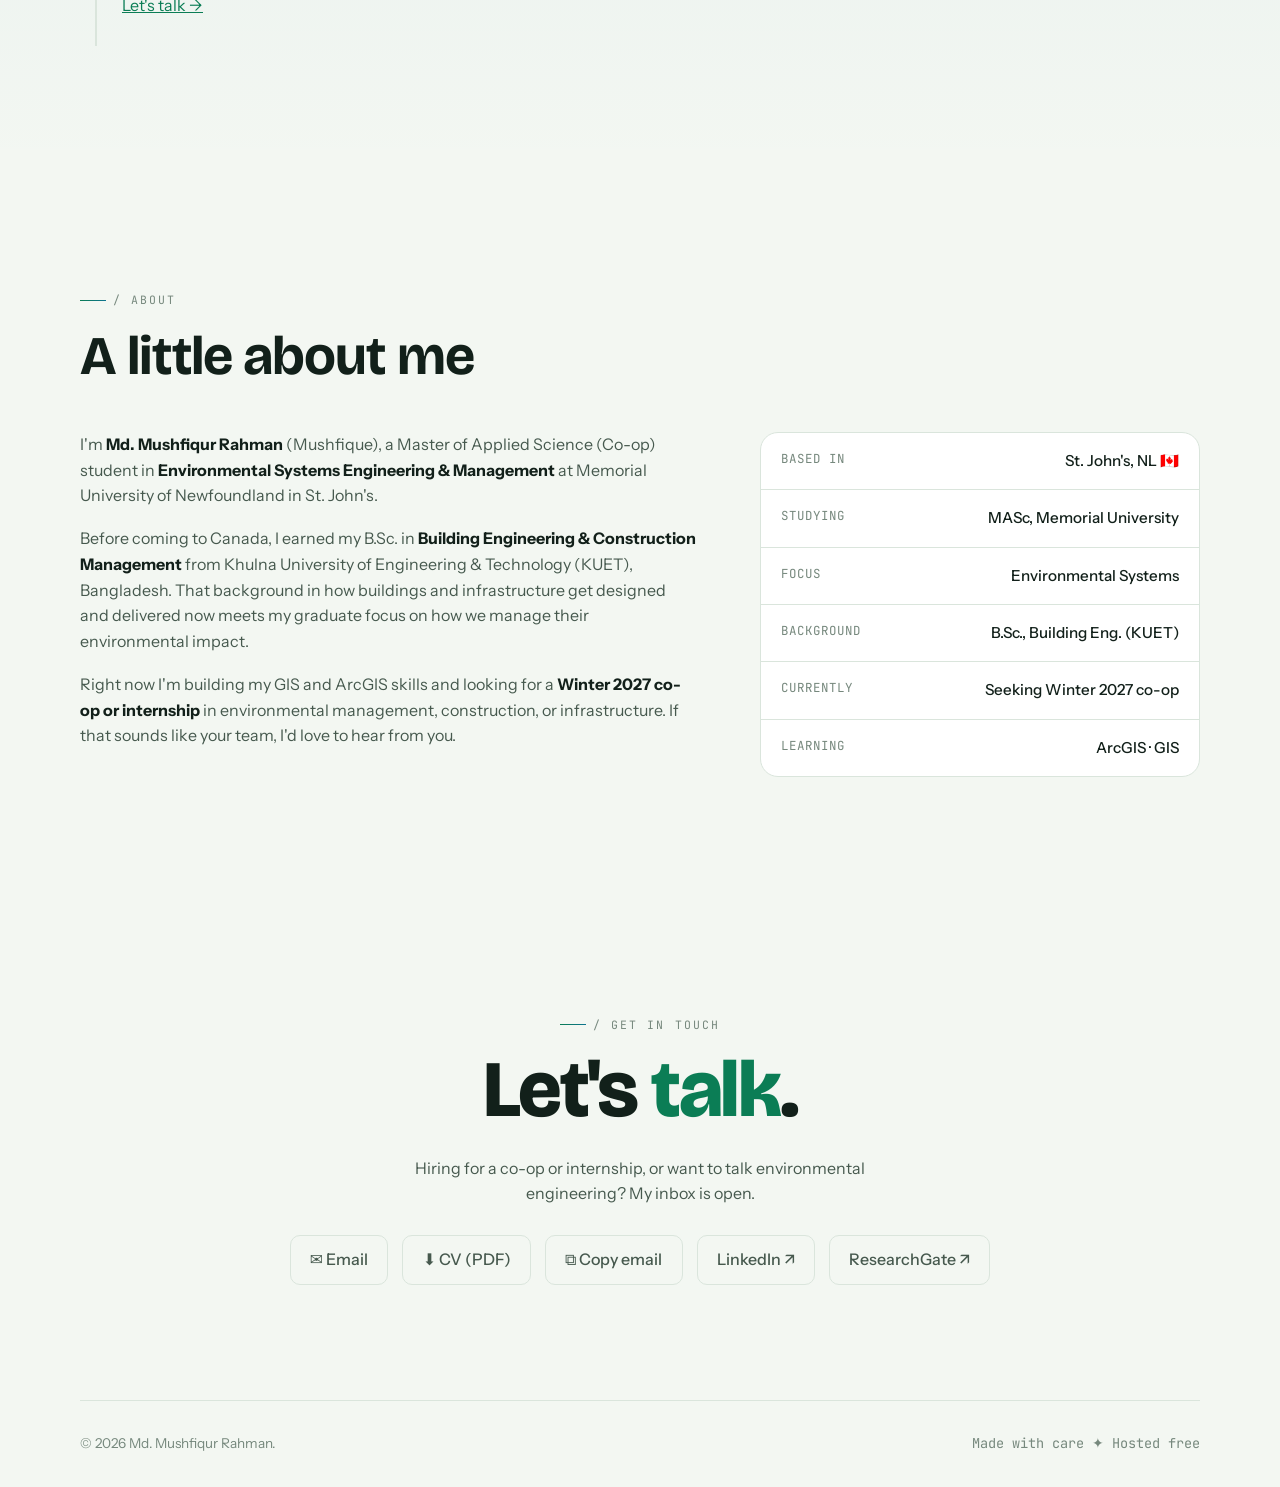
==== commit 5c2a39f2: "Add files via upload" ====
--- a/index.html
+++ b/index.html
@@ -457,6 +457,7 @@
       <div class="hero-cta">
         <a class="btn btn-primary" href="#work">See my work <span aria-hidden="true">→</span></a>
         <a class="btn btn-ghost" href="#now">What I'm doing now</a>
+        <a class="btn btn-ghost" href="Mushfiqur_Rahman_CV.pdf" target="_blank" rel="noopener" download>⬇ Download CV</a>
       </div>
       <a class="scroll-cue" href="#now"><span class="mouse"></span>Scroll to explore</a>
       </div>
@@ -851,6 +852,7 @@
       <p>Hiring for a co-op or internship, or want to talk environmental engineering? My inbox is open.</p>
       <div class="socials">
         <a href="mailto:muhammadmr@mun.ca">✉ Email</a>
+        <a href="Mushfiqur_Rahman_CV.pdf" target="_blank" rel="noopener" download>⬇ CV (PDF)</a>
         <button type="button" id="copyEmail">⧉ Copy email</button>
         <a href="https://www.linkedin.com/in/muhammad-mushfiqur-rahman-eng/" target="_blank" rel="noopener">LinkedIn ↗</a>
         <a href="https://www.researchgate.net/profile/Md-Mushfiqur-Rahman-6" target="_blank" rel="noopener">ResearchGate ↗</a>
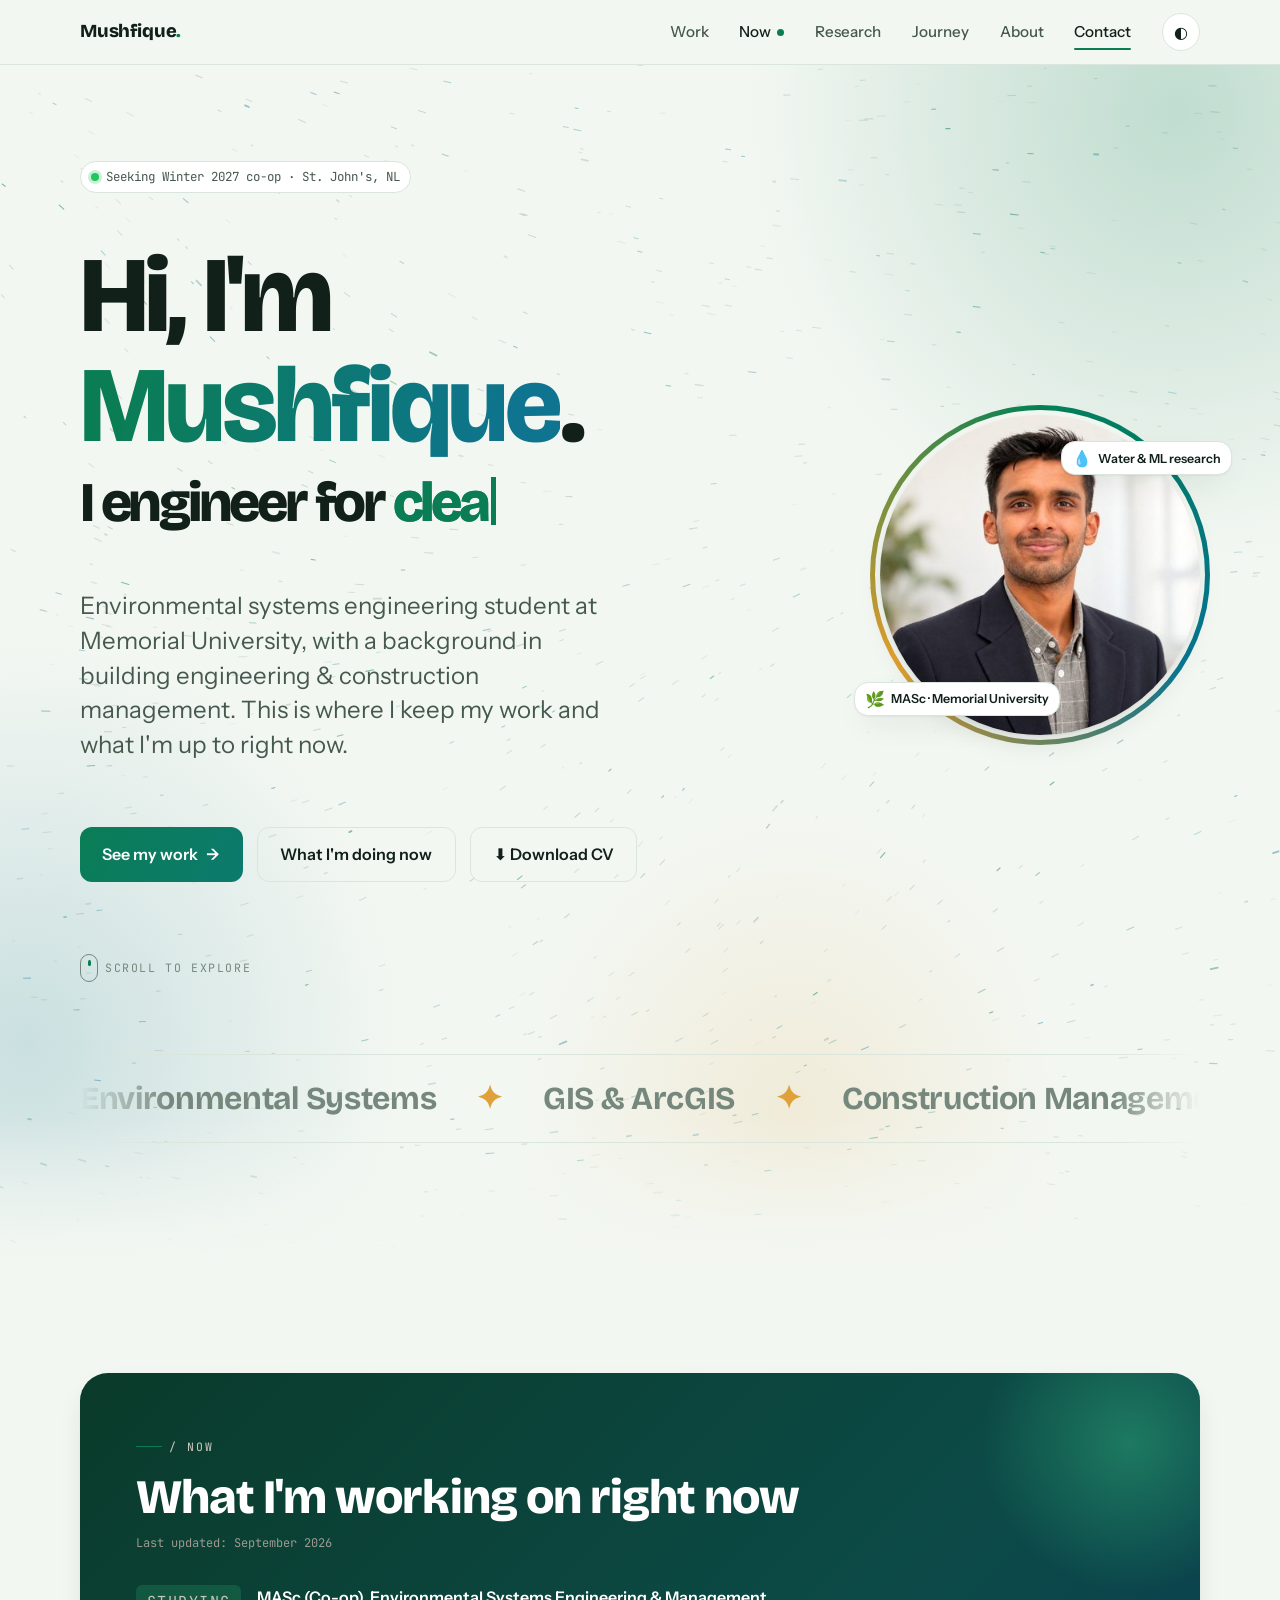
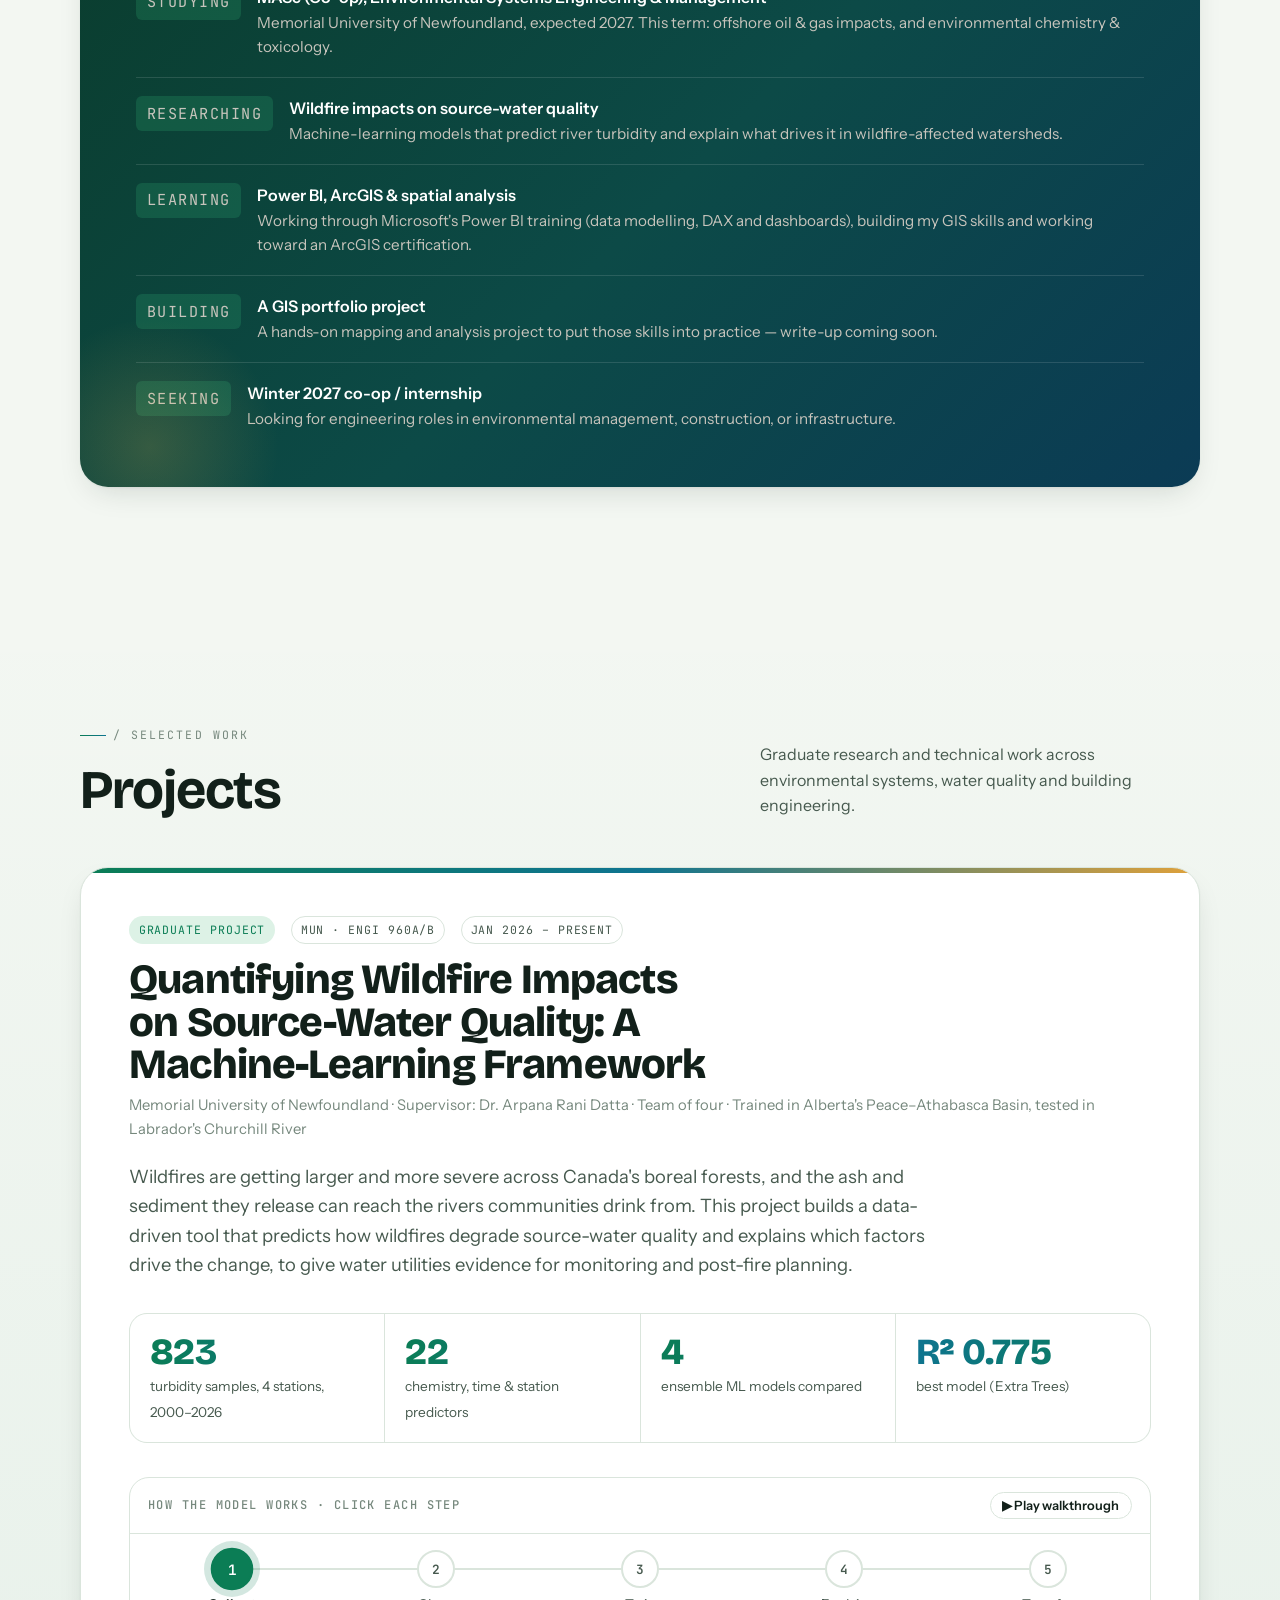
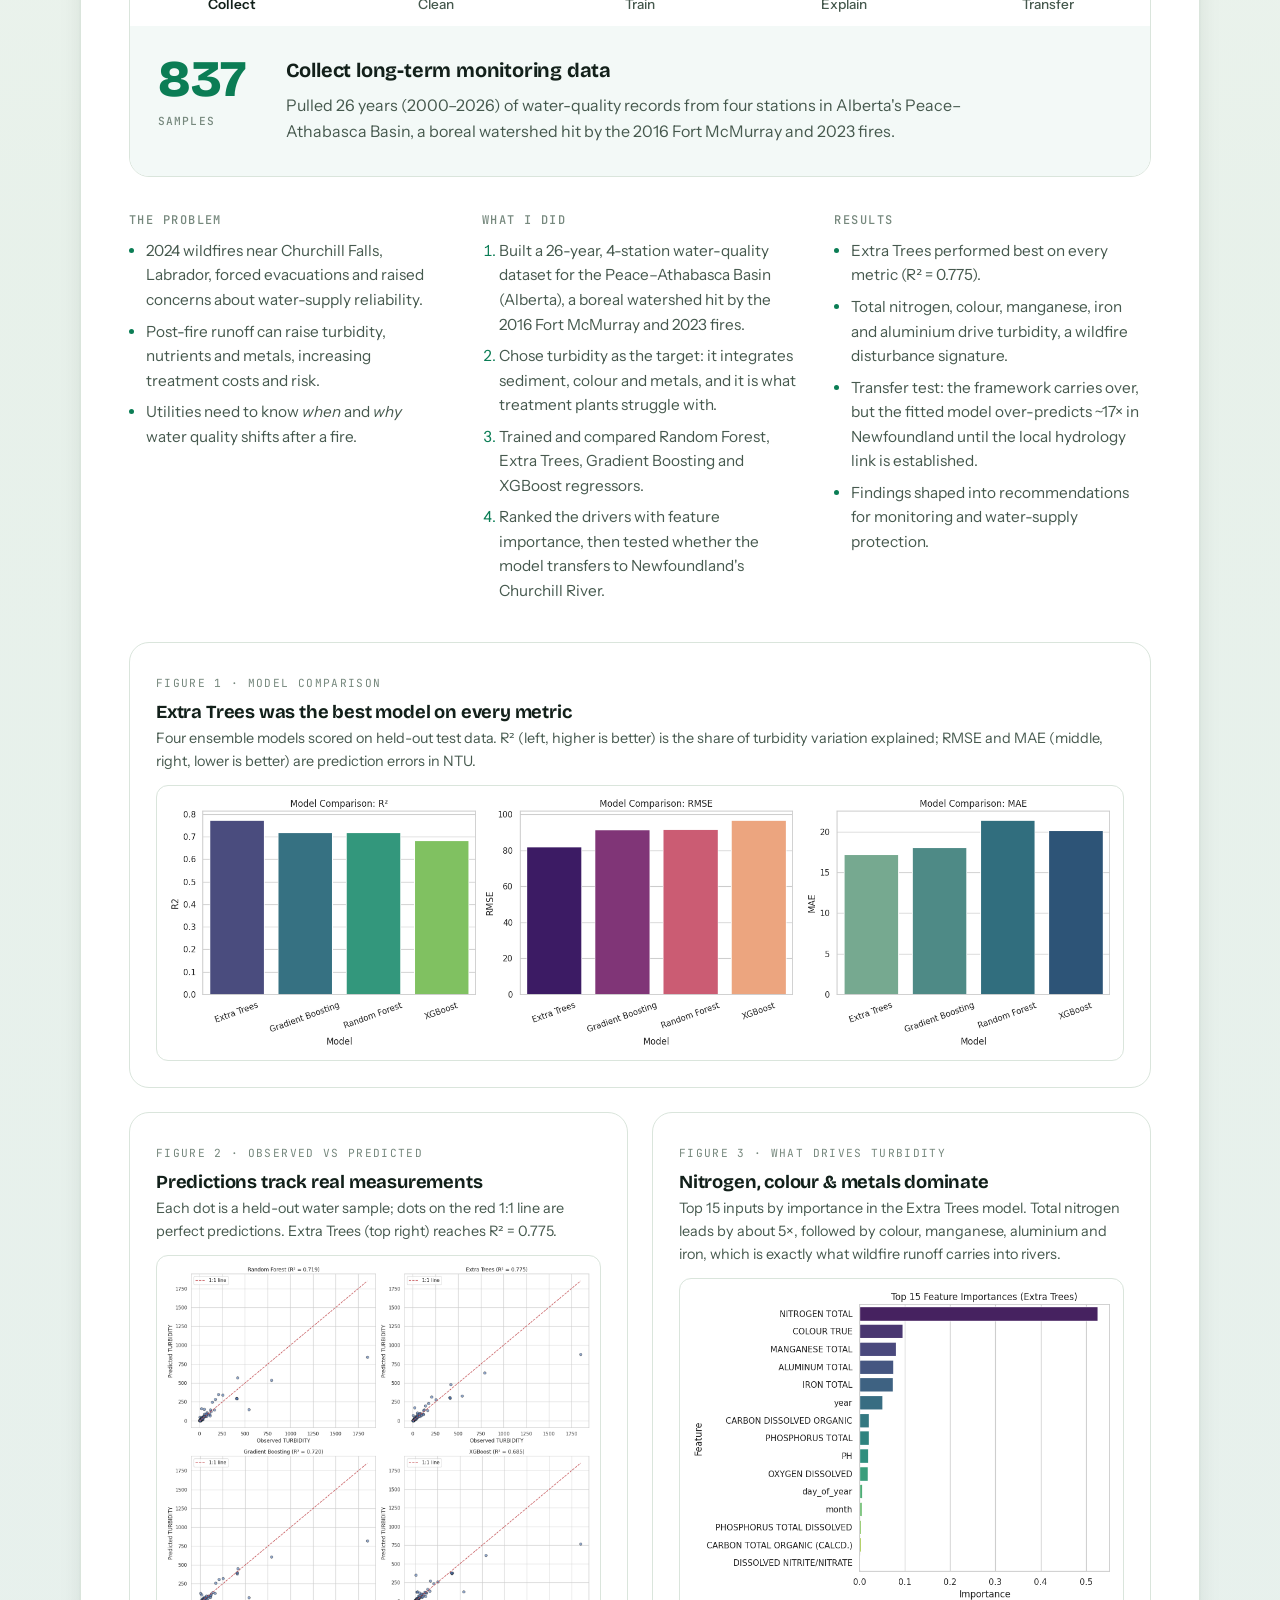
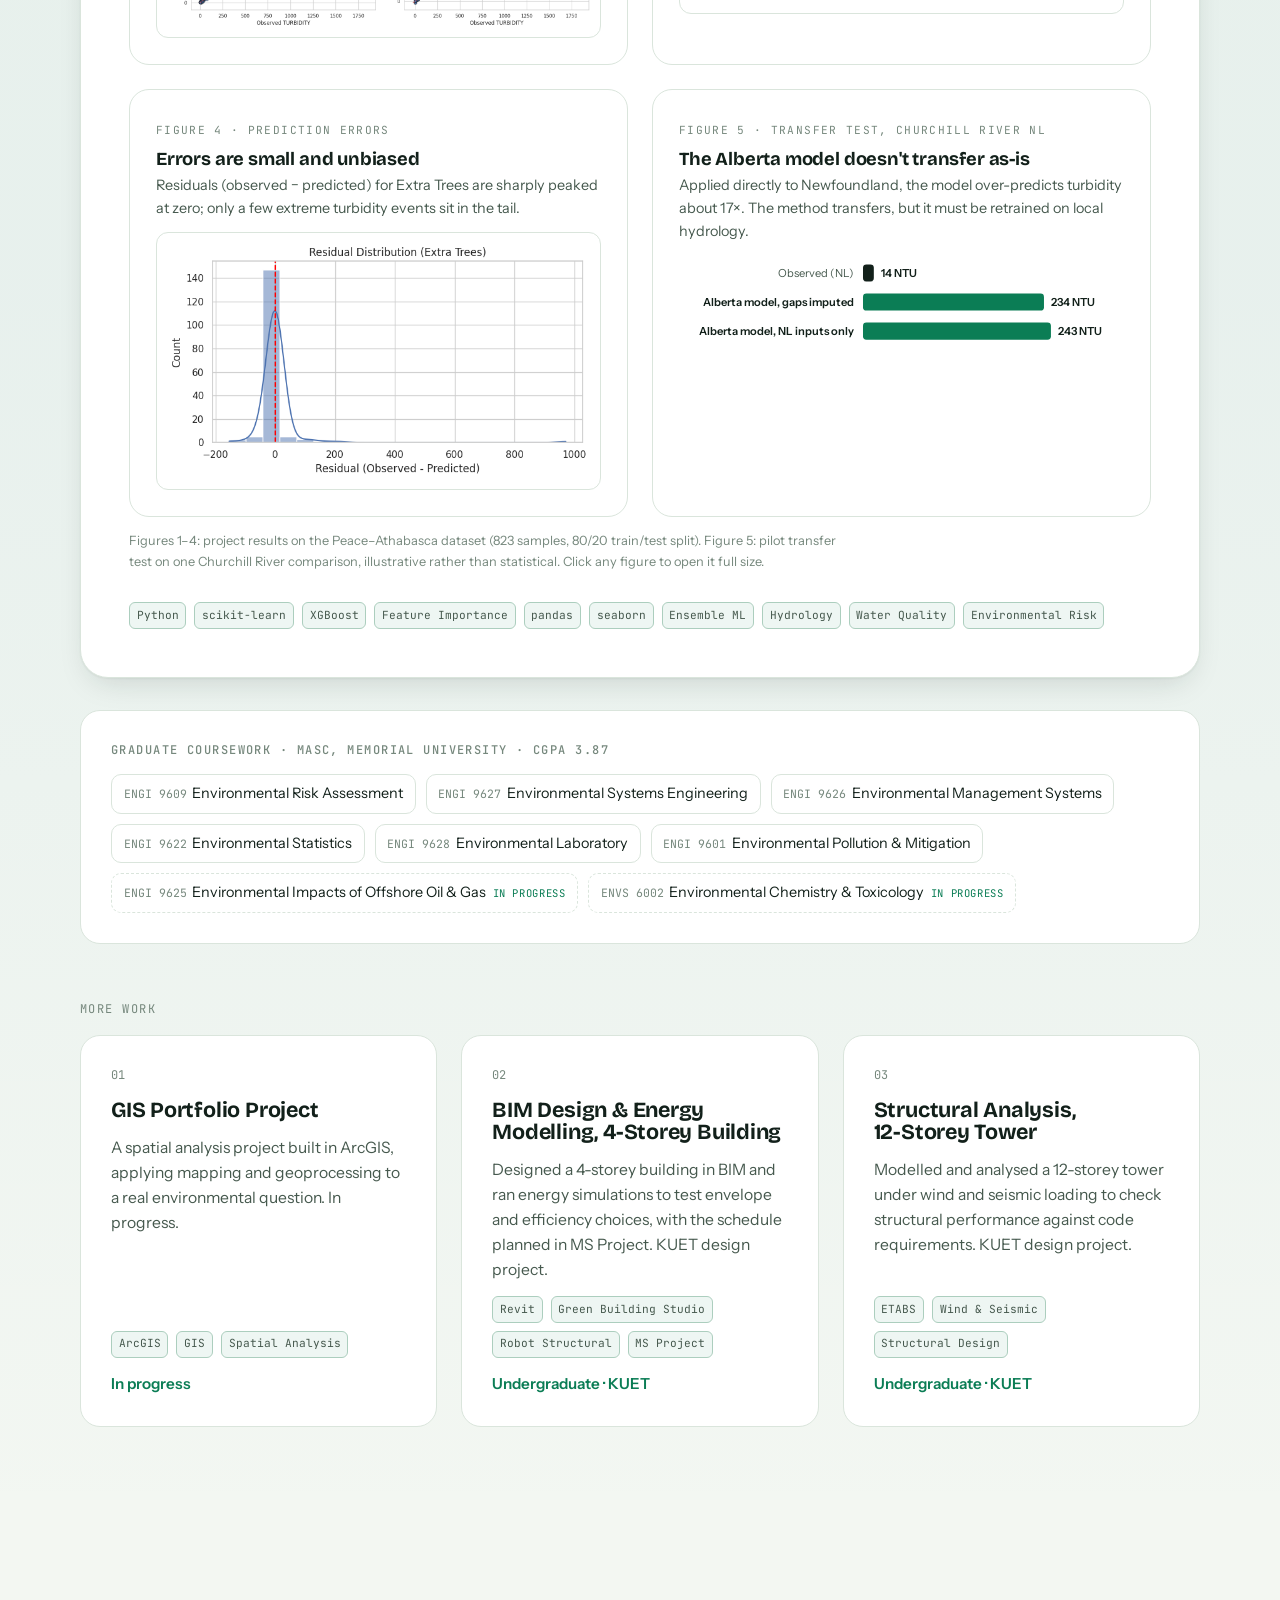
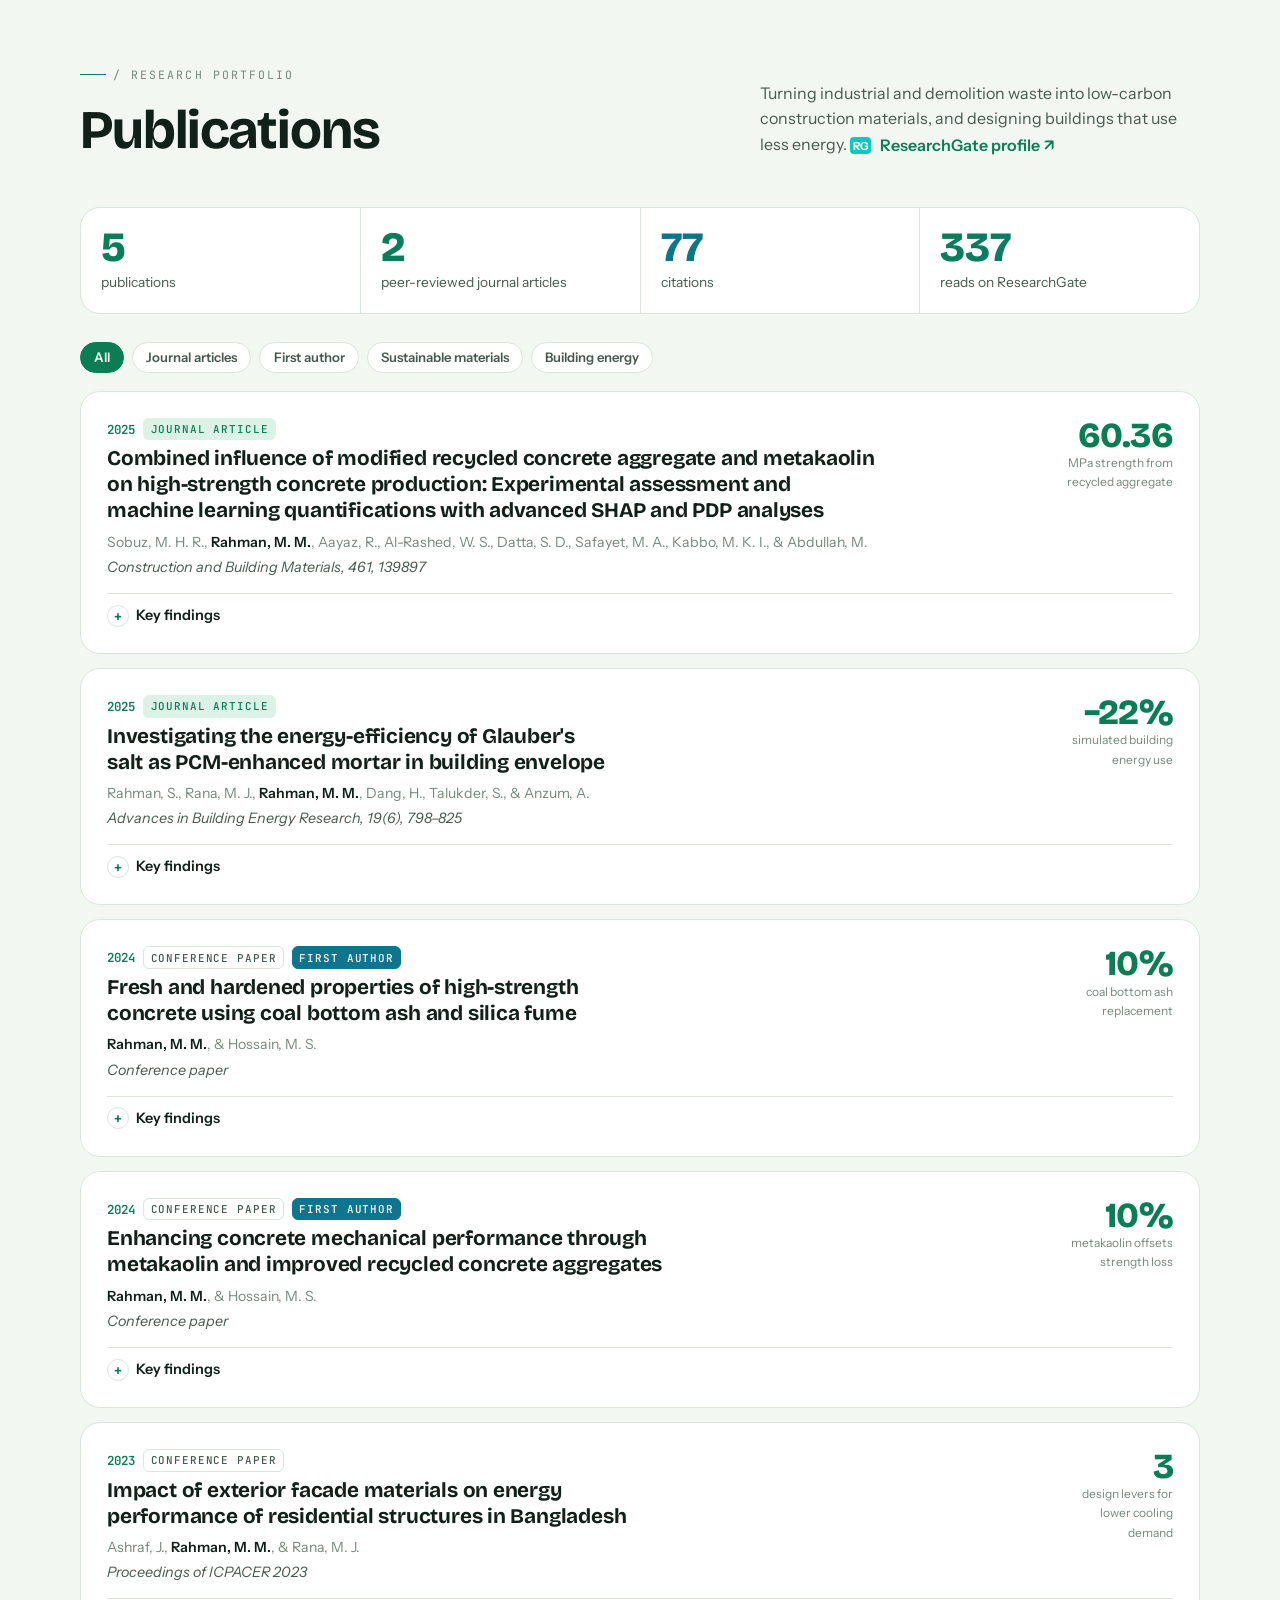
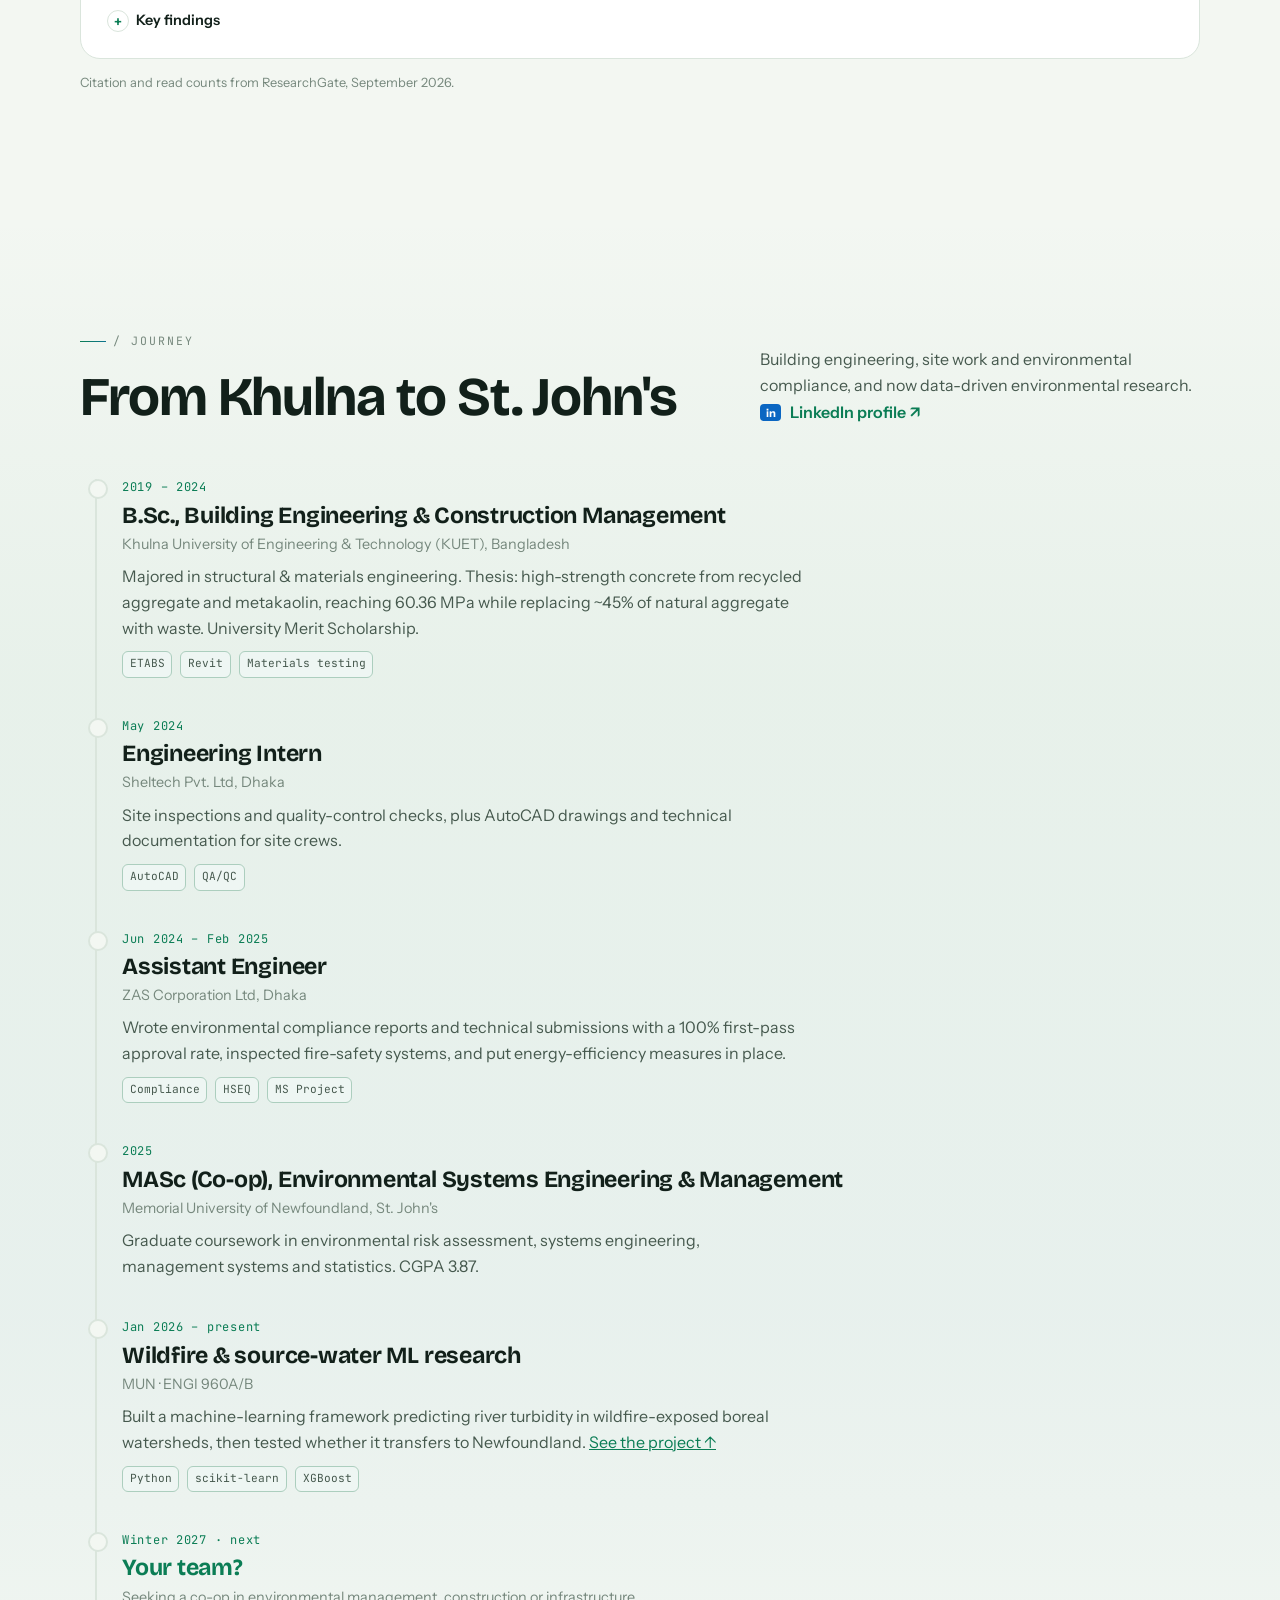
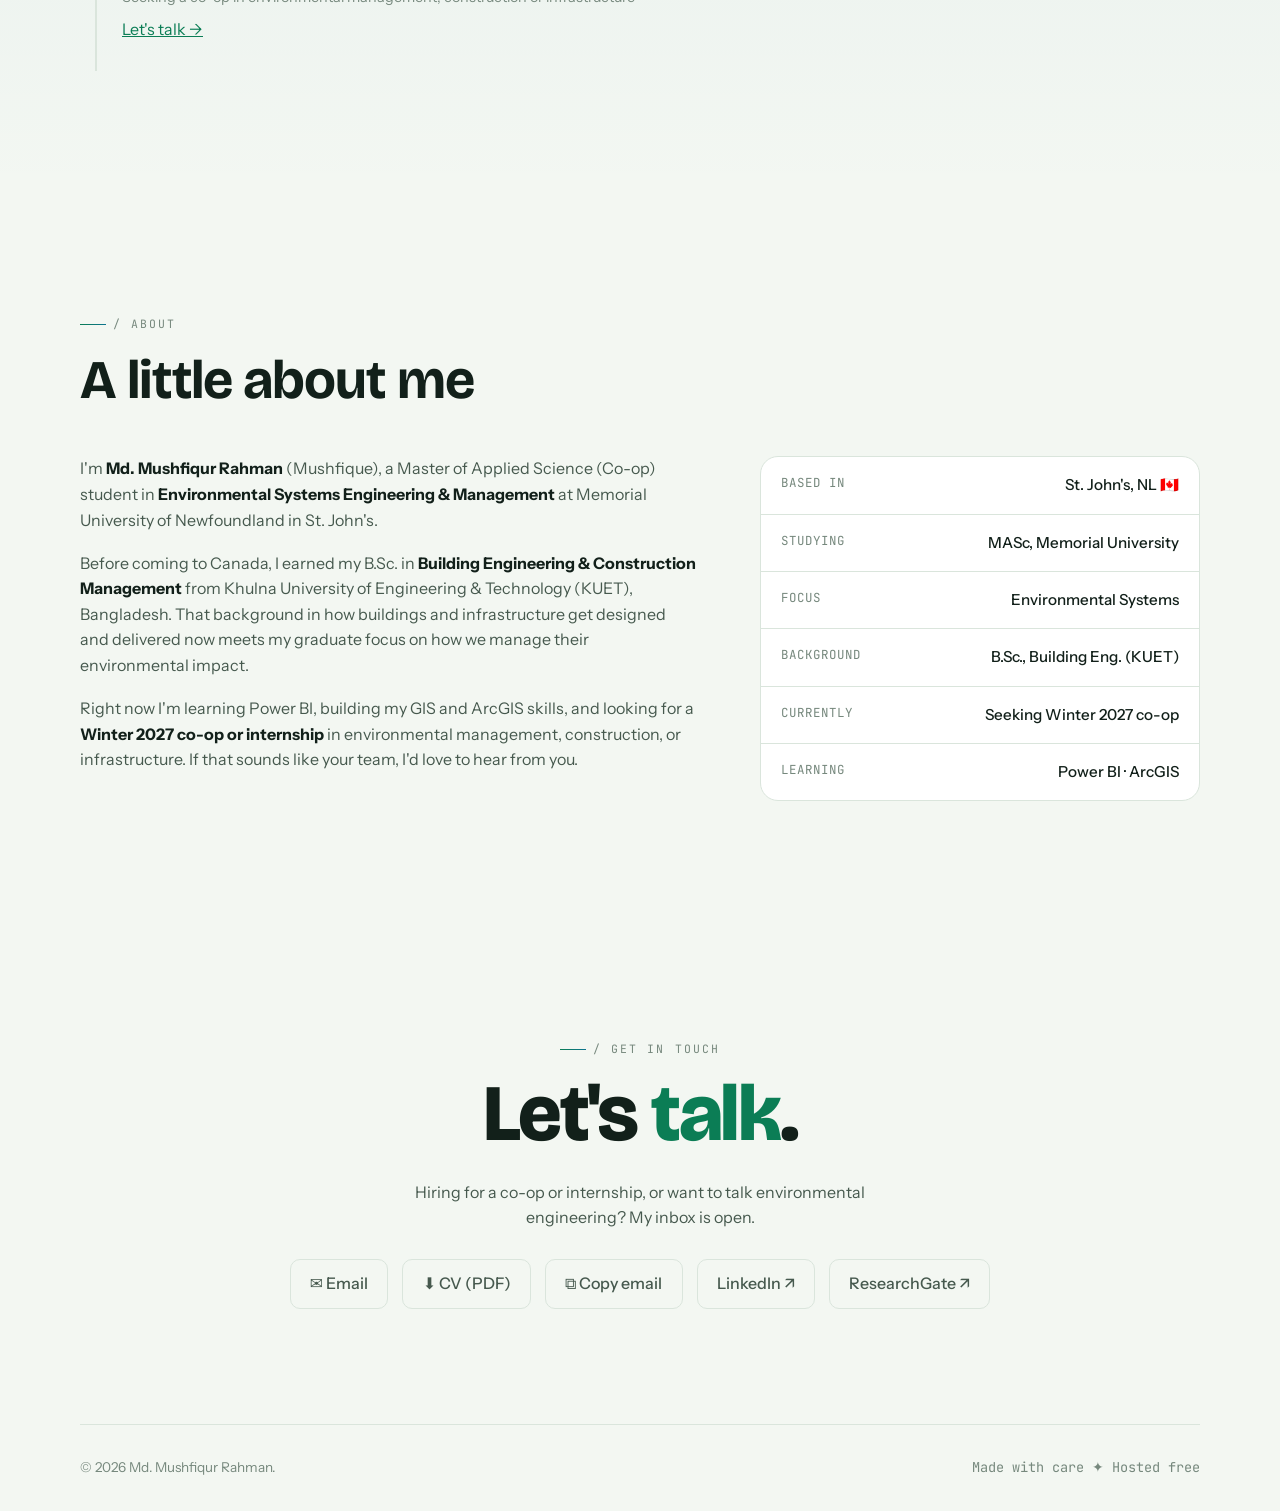
==== commit d4d7a8e1: "Add files via upload" ====
--- a/index.html
+++ b/index.html
@@ -500,8 +500,8 @@
           </li>
           <li>
             <span class="now-tag">Learning</span>
-            <div><strong>ArcGIS &amp; spatial analysis</strong>
-            <span>Building my GIS skills and working toward an ArcGIS certification.</span></div>
+            <div><strong>Power BI, ArcGIS &amp; spatial analysis</strong>
+            <span>Working through Microsoft's Power BI training (data modelling, DAX and dashboards), building my GIS skills and working toward an ArcGIS certification.</span></div>
           </li>
           <li>
             <span class="now-tag">Building</span>
@@ -830,7 +830,7 @@
         <div class="about-body reveal">
           <p>I'm <strong>Md. Mushfiqur Rahman</strong> (Mushfique), a Master of Applied Science (Co-op) student in <strong>Environmental Systems Engineering &amp; Management</strong> at Memorial University of Newfoundland in St. John's.</p>
           <p>Before coming to Canada, I earned my B.Sc. in <strong>Building Engineering &amp; Construction Management</strong> from Khulna University of Engineering &amp; Technology (KUET), Bangladesh. That background in how buildings and infrastructure get designed and delivered now meets my graduate focus on how we manage their environmental impact.</p>
-          <p>Right now I'm building my GIS and ArcGIS skills and looking for a <strong>Winter 2027 co-op or internship</strong> in environmental management, construction, or infrastructure. If that sounds like your team, I'd love to hear from you.</p>
+          <p>Right now I'm learning Power BI, building my GIS and ArcGIS skills, and looking for a <strong>Winter 2027 co-op or internship</strong> in environmental management, construction, or infrastructure. If that sounds like your team, I'd love to hear from you.</p>
         </div>
         <div class="facts reveal">
           <div class="fact"><span class="k">Based in</span><span class="v">St. John's, NL 🇨🇦</span></div>
@@ -838,7 +838,7 @@
           <div class="fact"><span class="k">Focus</span><span class="v">Environmental Systems</span></div>
           <div class="fact"><span class="k">Background</span><span class="v">B.Sc., Building Eng. (KUET)</span></div>
           <div class="fact"><span class="k">Currently</span><span class="v">Seeking Winter 2027 co-op</span></div>
-          <div class="fact"><span class="k">Learning</span><span class="v">ArcGIS · GIS</span></div>
+          <div class="fact"><span class="k">Learning</span><span class="v">Power BI · ArcGIS</span></div>
         </div>
       </div>
     </div>
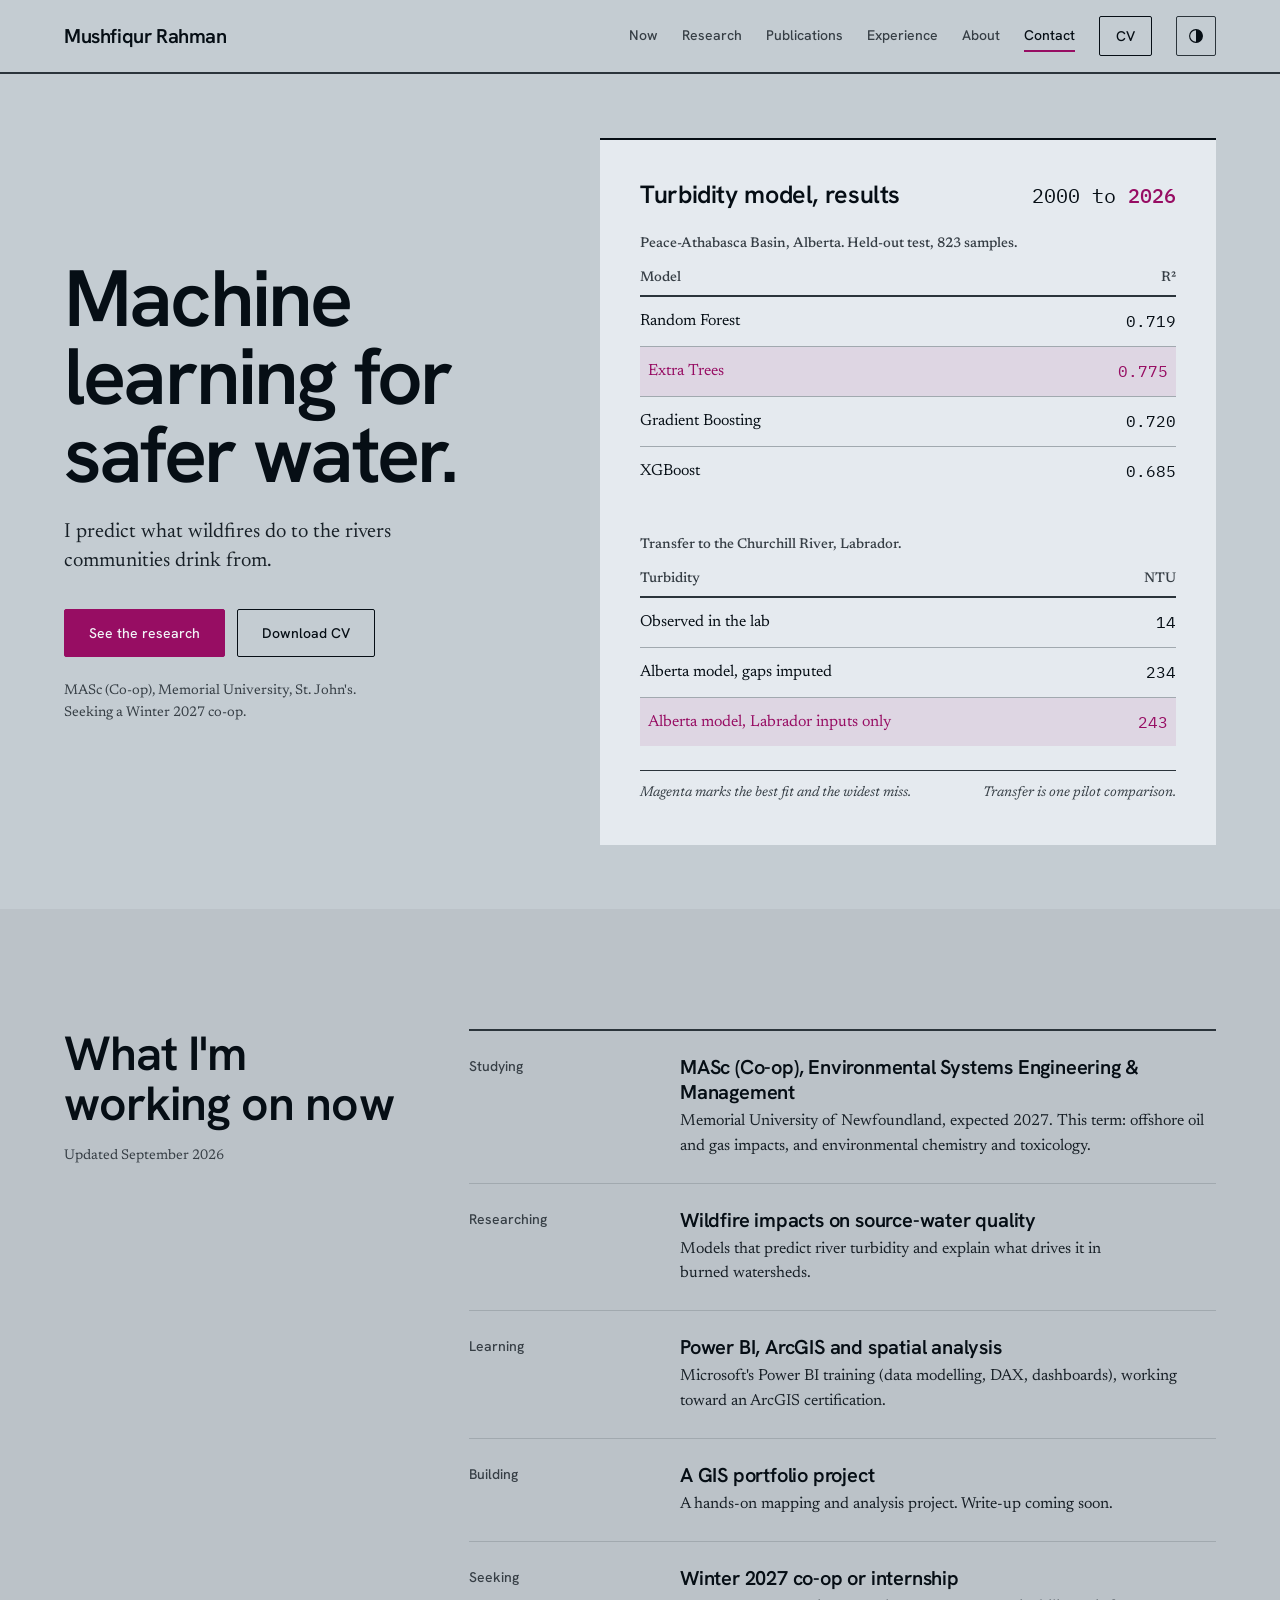
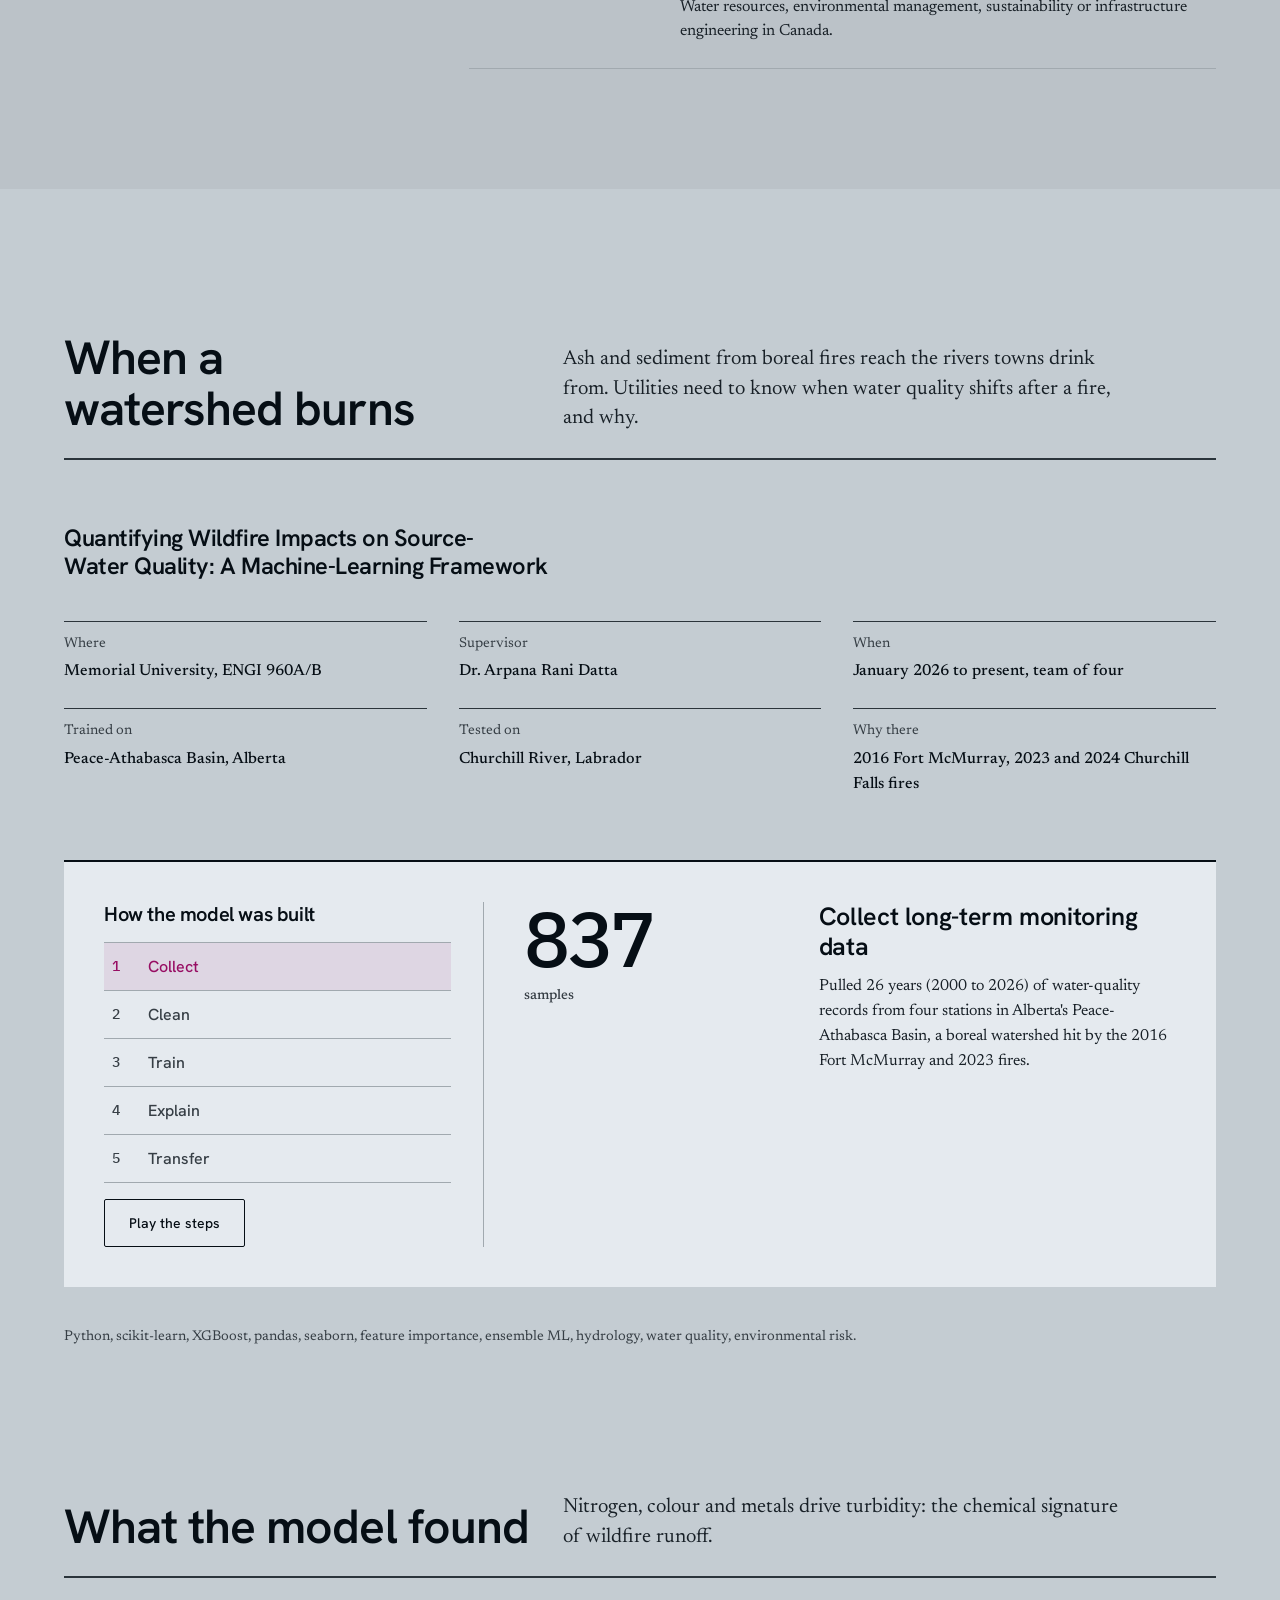
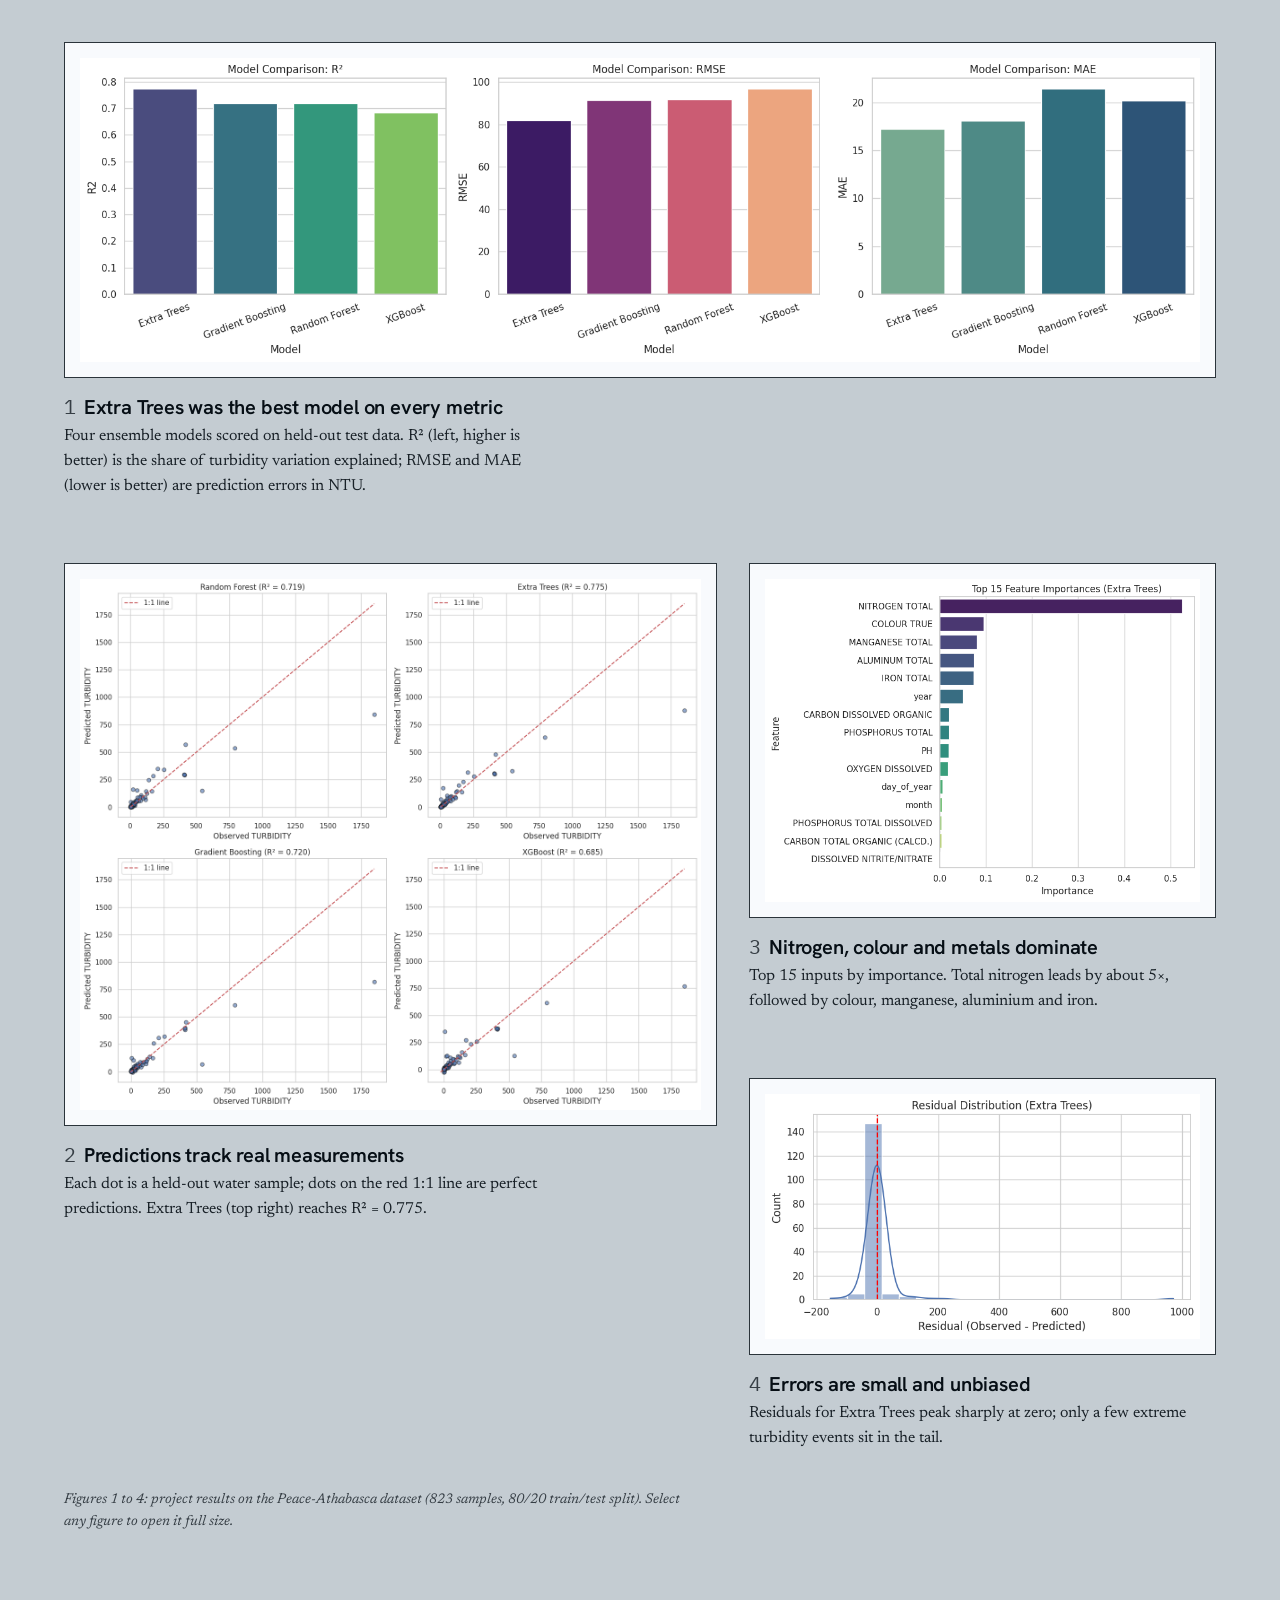
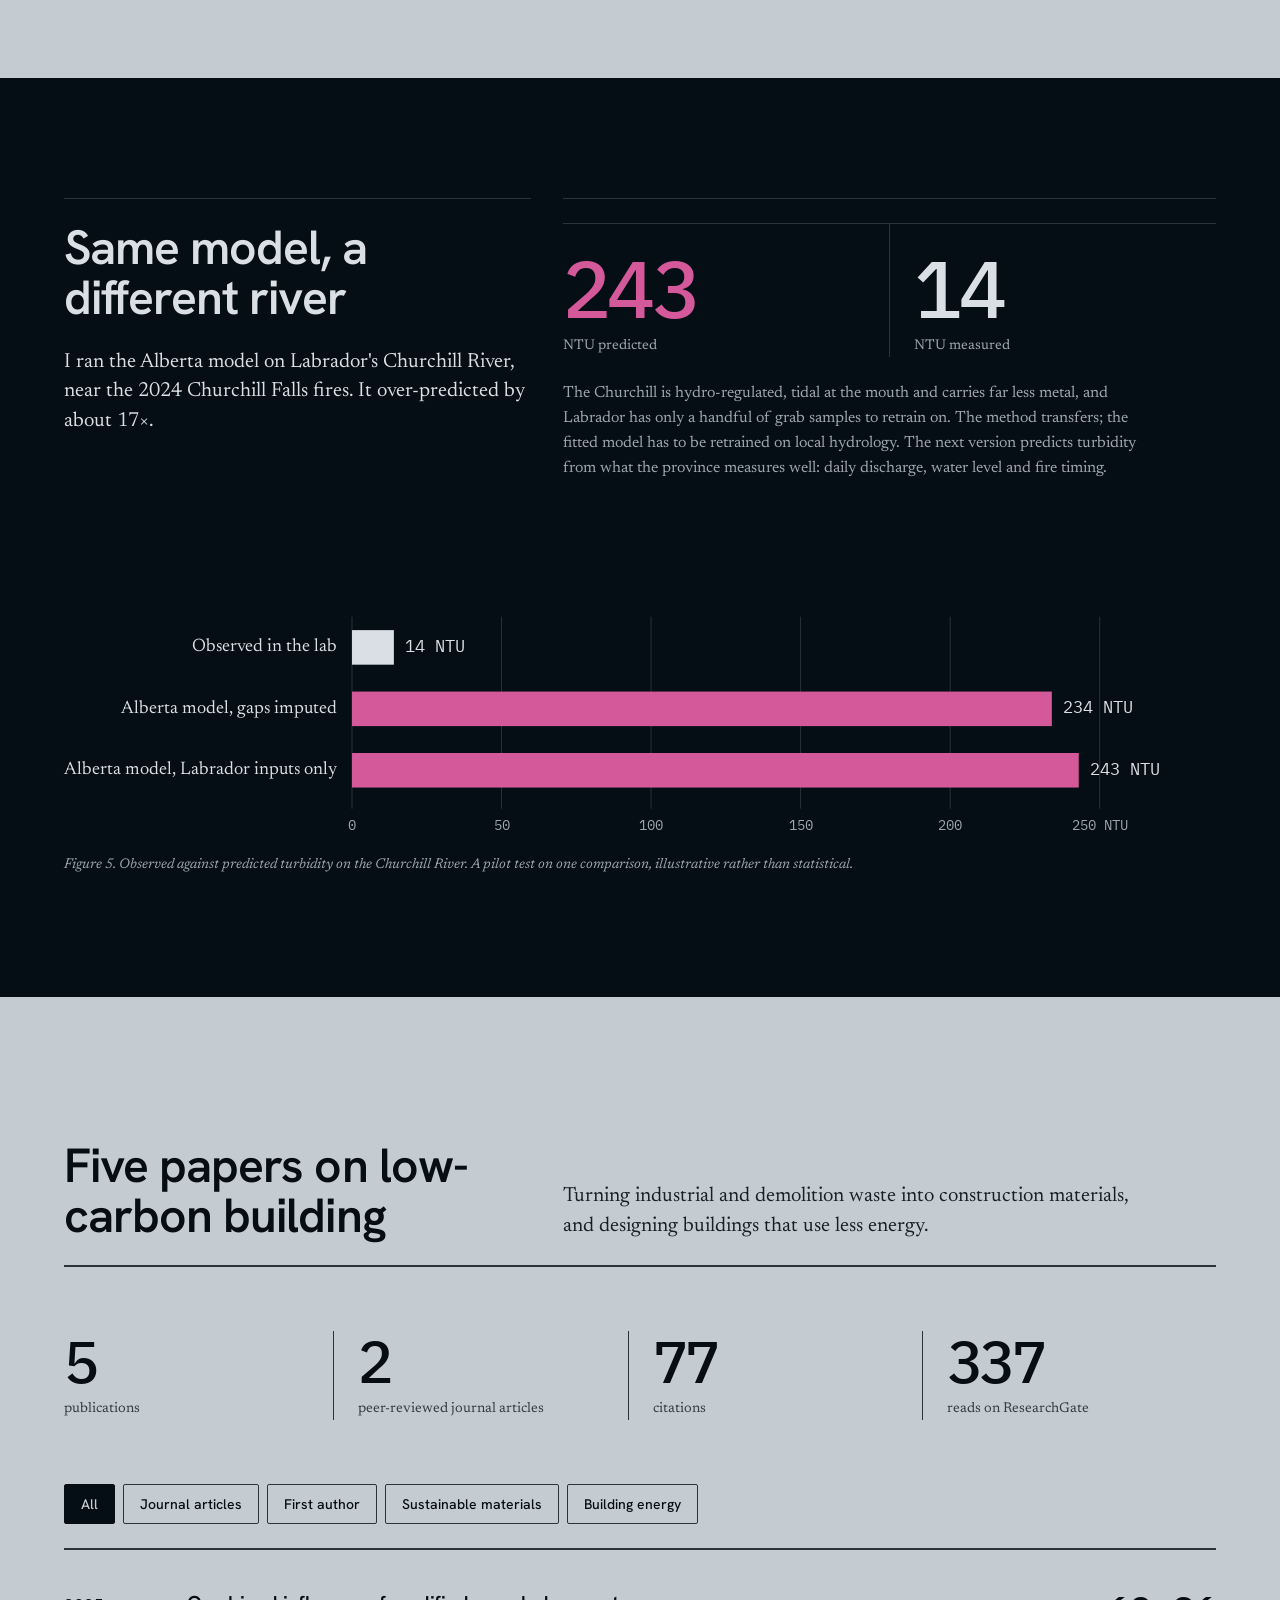
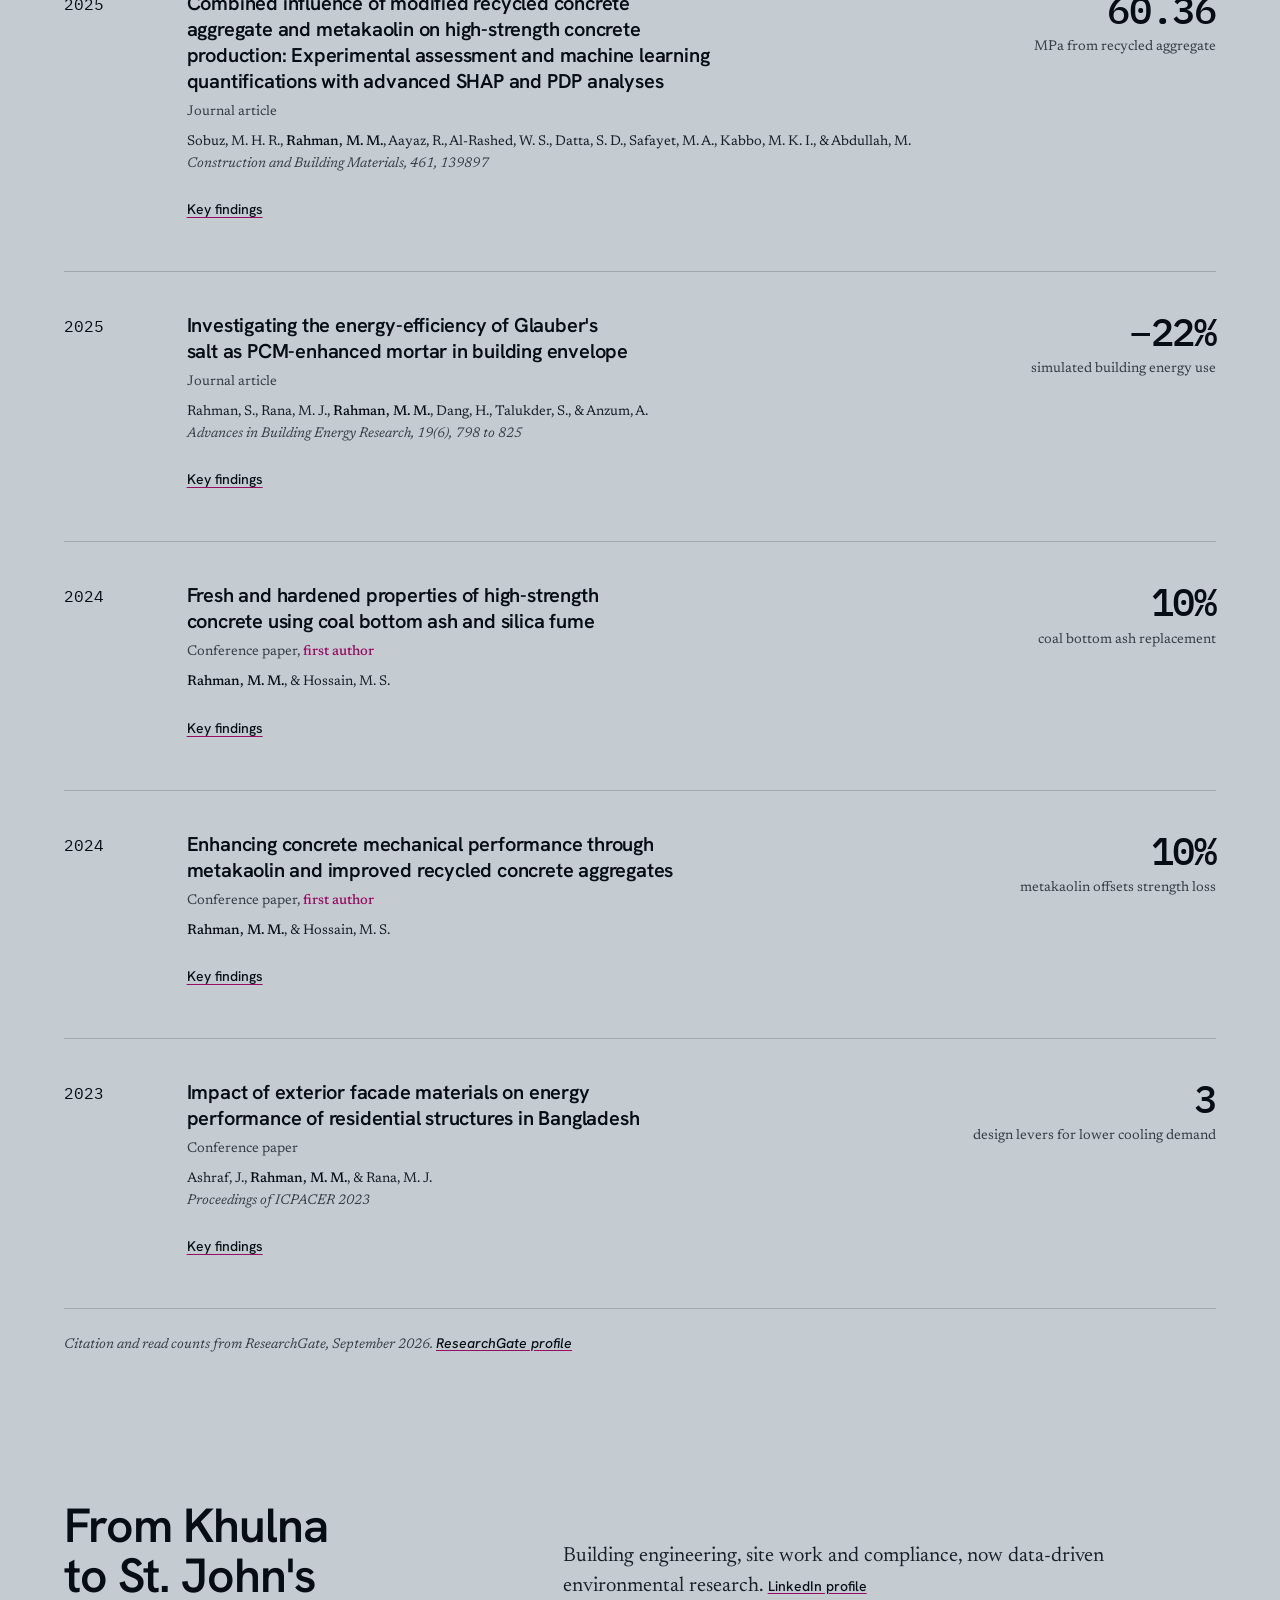
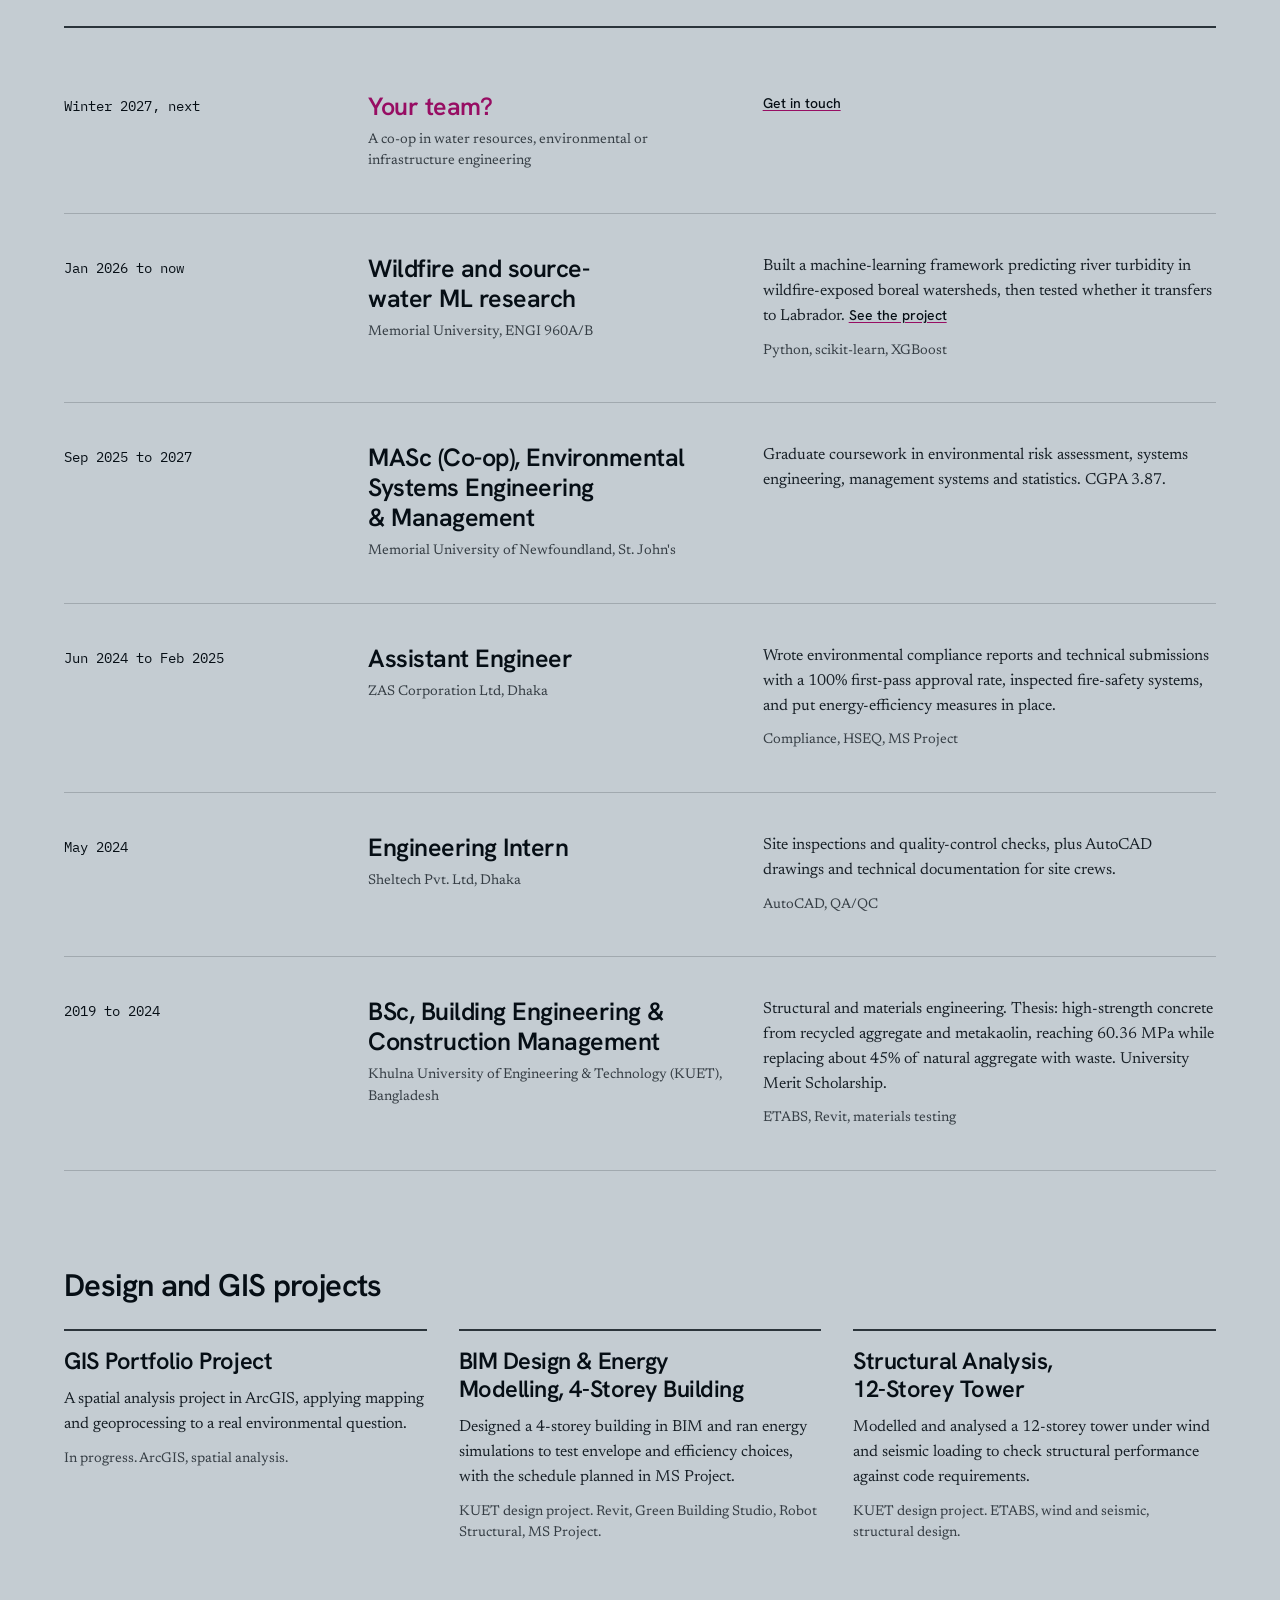
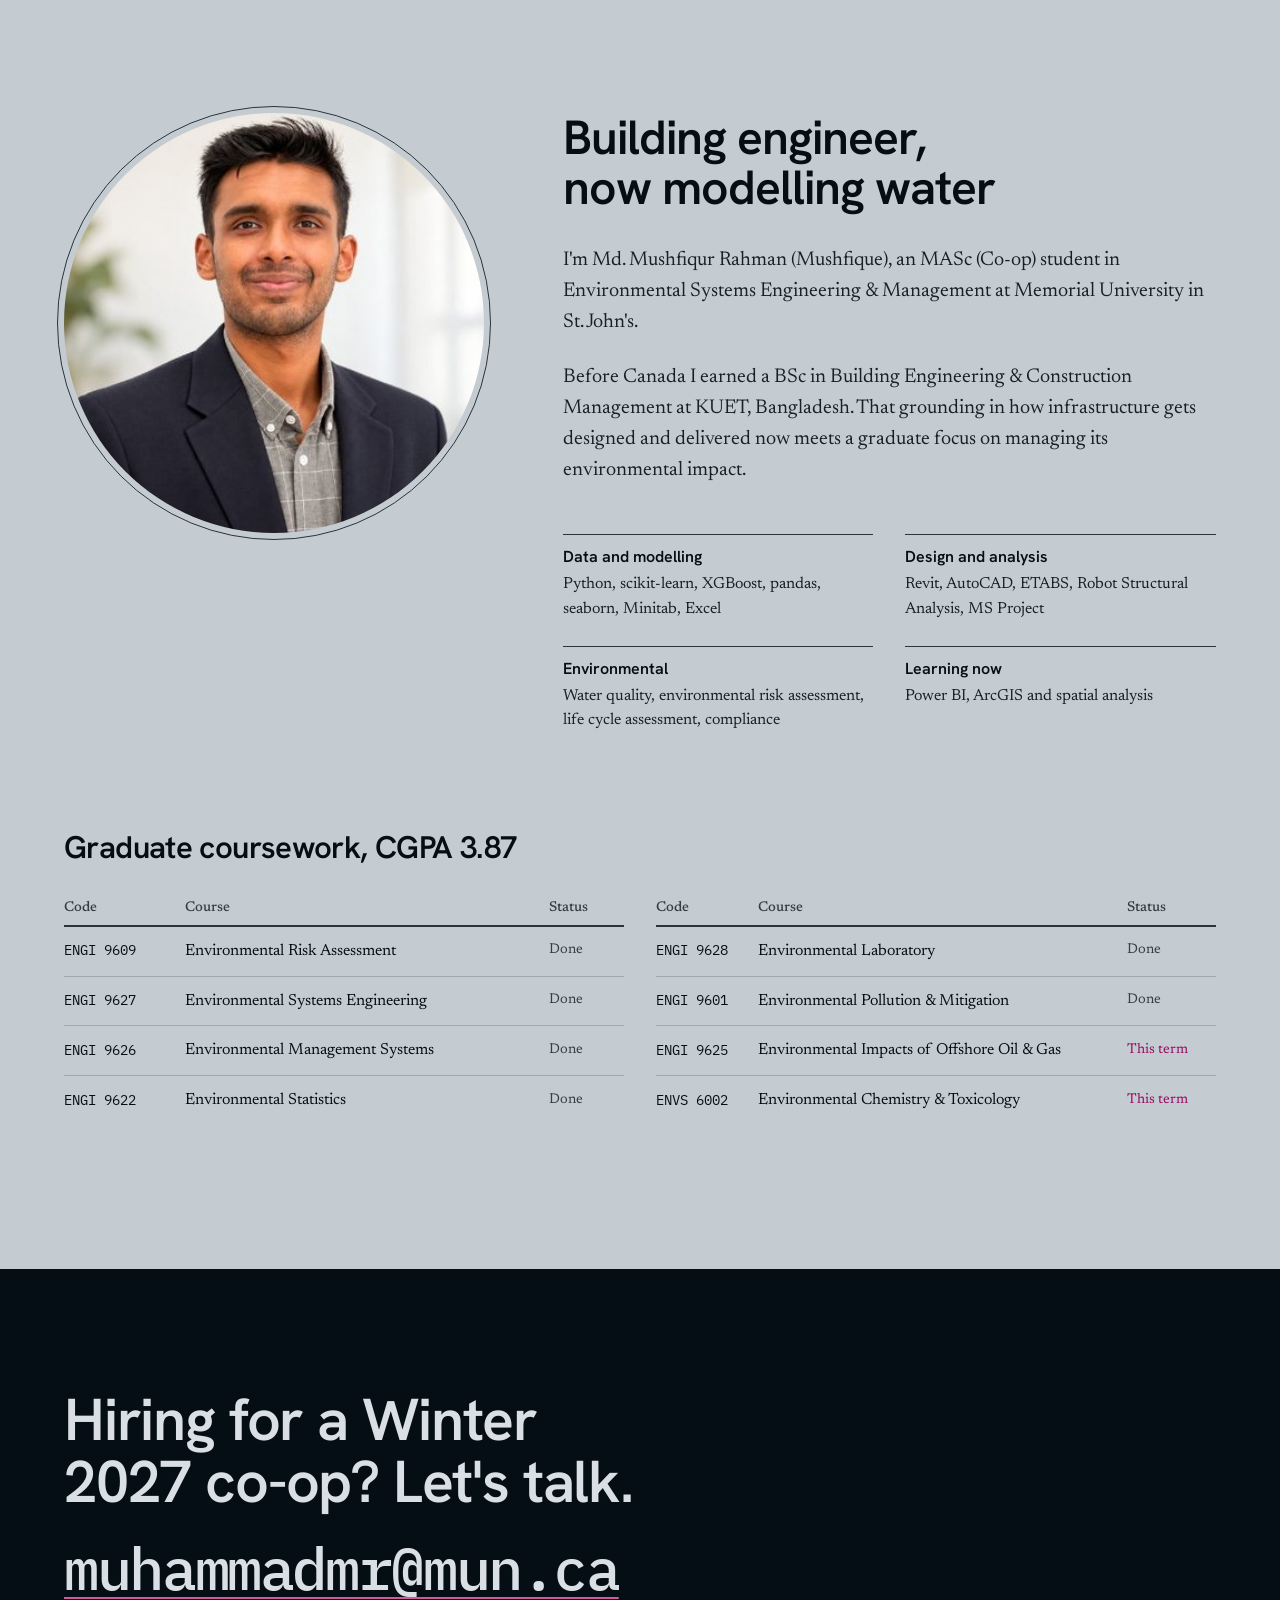
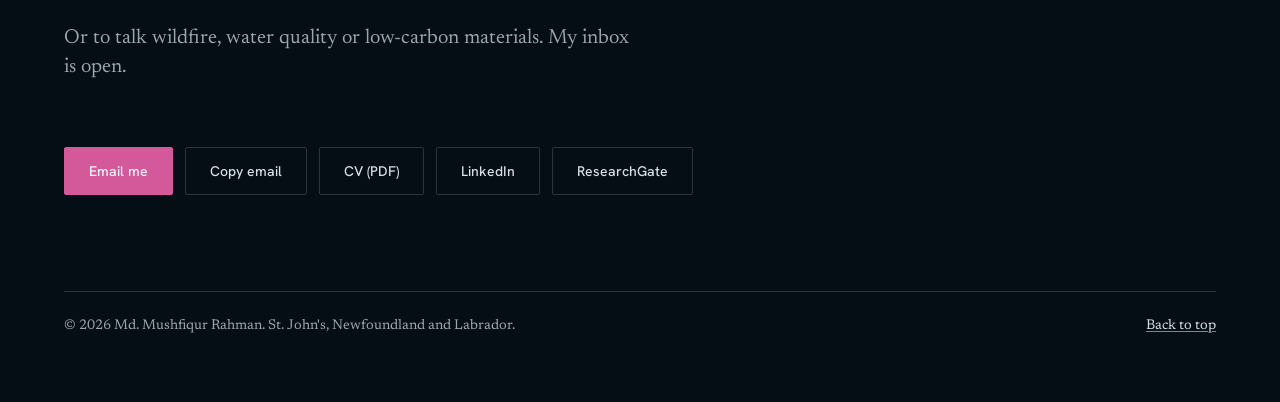
==== commit f2dd215a: "Redesign portfolio in the Almanac style" ====
--- a/index.html
+++ b/index.html
@@ -3,681 +3,198 @@
 <head>
 <meta charset="utf-8" />
 <meta name="viewport" content="width=device-width, initial-scale=1" />
-<title>Md. Mushfiqur Rahman — Environmental Systems Engineering</title>
+<title>Mushfiqur Rahman, environmental systems engineering</title>
+<meta name="description" content="Mushfiqur Rahman builds machine-learning models that predict how wildfires change source-water quality. MASc (Co-op) at Memorial University, open to a Winter 2027 co-op." />
+<meta property="og:title" content="Mushfiqur Rahman, machine learning for safer water" />
+<meta property="og:description" content="Wildfire and water-quality research at Memorial University, five papers on low-carbon building, and a Winter 2027 co-op search." />
 <meta property="og:image" content="https://muhammadmr128.github.io/img/mushfique-photo.jpg" />
-<meta name="theme-color" content="#0B7D55" />
-<meta name="description" content="Md. Mushfiqur Rahman — MASc (Co-op) student in Environmental Systems Engineering &amp; Management at Memorial University. Projects, GIS work and what I'm doing now." />
+<meta name="theme-color" content="#c3cad2" media="(prefers-color-scheme: light)" />
+<meta name="theme-color" content="#151b22" media="(prefers-color-scheme: dark)" />
 <link rel="preconnect" href="https://fonts.googleapis.com" />
 <link rel="preconnect" href="https://fonts.gstatic.com" crossorigin />
-<link rel="stylesheet" href="https://fonts.googleapis.com/css2?family=Bricolage+Grotesque:opsz,wght@12..96,500;12..96,700;12..96,800&family=Instrument+Sans:wght@400;500;600&family=JetBrains+Mono:wght@500&display=swap" />
-<style>
-  /* ---------- Tokens: light (default / system-light) ---------- */
-  :root{
-    --paper:#F3F7F2;
-    --surface:#FFFFFF;
-    --ink:#12201A;
-    --ink-soft:#46594E;
-    --ink-faint:#76887D;
-    --line:#DAE5DC;
-    --accent:#0B7D55;      /* forest green */
-    --accent-ink:#FFFFFF;
-    --accent-soft:#DDF2E6;
-    --accent-2:#0E7490;    /* water teal */
-    --accent-3:#E0A13A;    /* sunlight amber */
-    --ring:#0B7D55;
-    --shadow:0 1px 2px rgba(18,32,26,.05), 0 12px 32px -12px rgba(18,32,26,.18);
-  }
-  /* system-dark (no explicit choice) */
-  @media (prefers-color-scheme: dark){
-    :root:not([data-theme="light"]){
-      --paper:#0B1411;
-      --surface:#12201A;
-      --ink:#EEF5EF;
-      --ink-soft:#A7BBAF;
-      --ink-faint:#6E8578;
-      --line:#20312A;
-      --accent:#3DD68C;
-      --accent-ink:#06140D;
-      --accent-soft:#123526;
-      --accent-2:#38BDF8;
-      --accent-3:#F5B94A;
-      --ring:#3DD68C;
-      --shadow:0 1px 2px rgba(0,0,0,.4), 0 18px 40px -16px rgba(0,0,0,.7);
-    }
-  }
-  /* explicit dark wins in both directions */
-  :root[data-theme="dark"]{
-    --paper:#0B1411;
-      --surface:#12201A;
-      --ink:#EEF5EF;
-      --ink-soft:#A7BBAF;
-      --ink-faint:#6E8578;
-      --line:#20312A;
-      --accent:#3DD68C;
-      --accent-ink:#06140D;
-      --accent-soft:#123526;
-      --accent-2:#38BDF8;
-      --accent-3:#F5B94A;
-      --ring:#3DD68C;
-      --shadow:0 1px 2px rgba(0,0,0,.4), 0 18px 40px -16px rgba(0,0,0,.7);
-  }
-
-  *{box-sizing:border-box}
-  html{scroll-behavior:smooth}
-  @media (prefers-reduced-motion: reduce){html{scroll-behavior:auto}}
-  body{
-    margin:0;
-    background:var(--paper);
-    color:var(--ink);
-    font-family:"Instrument Sans", ui-sans-serif, system-ui, -apple-system, Segoe UI, Roboto, Helvetica, Arial, sans-serif;
-    font-size:clamp(16px,1.05vw,18px);
-    line-height:1.6;
-    -webkit-font-smoothing:antialiased;
-    text-rendering:optimizeLegibility;
-  }
-  .wrap{width:min(1120px,92vw);margin-inline:auto}
-  a{color:inherit}
-  section{padding:clamp(64px,9vw,128px) 0}
-
-  .eyebrow{
-    font-family:"JetBrains Mono", ui-monospace, SFMono-Regular, Menlo, monospace;
-    font-size:.72rem;letter-spacing:.18em;text-transform:uppercase;
-    color:var(--ink-faint);
-    display:inline-flex;align-items:center;gap:.6em;
-  }
-  .eyebrow::before{content:"";width:26px;height:1px;background:var(--accent)}
-
-  h1,h2,h3{font-family:"Bricolage Grotesque", ui-sans-serif, system-ui, sans-serif;text-wrap:balance;margin:0;line-height:1.02}
-
-  /* ---------- Nav ---------- */
-  header.nav{position:sticky;top:0;z-index:50;background:color-mix(in srgb, var(--paper) 82%, transparent);backdrop-filter:blur(10px);border-bottom:1px solid var(--line)}
-  .nav-in{display:flex;align-items:center;justify-content:space-between;height:64px}
-  .brand{font-family:"Bricolage Grotesque";font-weight:800;font-size:1.15rem;letter-spacing:-.01em;text-decoration:none}
-  .brand span{color:var(--accent)}
-  .nav-links{display:flex;gap:clamp(14px,2.4vw,32px);align-items:center}
-  .nav-links a{font-size:.95rem;text-decoration:none;color:var(--ink-soft);font-weight:500}
-  .nav-links a:hover{color:var(--ink)}
-  .nav-links a.now-link{color:var(--ink)}
-  .nav-links a.now-link::after{content:"";display:inline-block;width:7px;height:7px;border-radius:50%;background:var(--accent);margin-left:6px;vertical-align:middle;animation:pulse 2s ease-in-out infinite}
-  @keyframes pulse{0%,100%{opacity:1;transform:scale(1)}50%{opacity:.35;transform:scale(.75)}}
-  @media (prefers-reduced-motion: reduce){.nav-links a.now-link::after{animation:none}}
-  .theme-btn{border:1px solid var(--line);background:var(--surface);color:var(--ink);width:38px;height:38px;border-radius:50%;cursor:pointer;display:grid;place-items:center;font-size:1rem;transition:border-color .2s,transform .2s}
-  .theme-btn:hover{border-color:var(--accent);transform:rotate(-12deg)}
-  .theme-btn:focus-visible{outline:2px solid var(--ring);outline-offset:2px}
-  @media (max-width:640px){.nav-links .hide-sm{display:none}}
-
-  /* ---------- Hero ---------- */
-  .hero{padding-top:clamp(48px,8vw,96px);position:relative;overflow:hidden}
-  .hero-grid{display:grid;gap:32px;grid-template-columns:minmax(0,1fr)}
-  .status-chip{display:inline-flex;align-items:center;gap:.55em;font-family:"JetBrains Mono",monospace;font-size:.78rem;color:var(--ink-soft);background:var(--surface);border:1px solid var(--line);padding:.4em .8em;border-radius:999px;width:max-content}
-  .status-dot{width:8px;height:8px;border-radius:50%;background:#22c55e;box-shadow:0 0 0 3px color-mix(in srgb,#22c55e 25%,transparent)}
-  .hero h1{font-weight:800;font-size:clamp(3.1rem,12vw,8.5rem);letter-spacing:-.03em;margin-top:.15em}
-  .hero h1 .accent{color:var(--accent)}
-  .hero-lead{max-width:34ch;font-size:clamp(1.1rem,2.4vw,1.5rem);color:var(--ink-soft);line-height:1.45}
-  .hero-cta{display:flex;flex-wrap:wrap;gap:14px;margin-top:8px}
-  .btn{display:inline-flex;align-items:center;gap:.5em;font-weight:600;text-decoration:none;padding:.85em 1.4em;border-radius:12px;font-size:1rem;transition:transform .18s, box-shadow .18s, background .18s}
-  .btn-primary{background:var(--accent);color:var(--accent-ink)}
-  .btn-primary:hover{transform:translateY(-2px);box-shadow:0 10px 26px -10px var(--accent)}
-  .btn-ghost{background:transparent;color:var(--ink);border:1px solid var(--line)}
-  .btn-ghost:hover{border-color:var(--accent);transform:translateY(-2px)}
-
-  /* marquee tagline */
-  .marquee{margin-top:clamp(40px,6vw,72px);border-top:1px solid var(--line);border-bottom:1px solid var(--line);overflow:hidden;padding:18px 0;-webkit-mask-image:linear-gradient(90deg,transparent,#000 8%,#000 92%,transparent);mask-image:linear-gradient(90deg,transparent,#000 8%,#000 92%,transparent)}
-  .marquee-track{display:flex;gap:2.5rem;width:max-content;animation:scroll 26s linear infinite;font-family:"Bricolage Grotesque";font-weight:700;font-size:clamp(1.2rem,3vw,2rem);color:var(--ink-faint);letter-spacing:-.01em;white-space:nowrap}
-  .marquee-track .star{color:var(--accent)}
-  @keyframes scroll{to{transform:translateX(-50%)}}
-  @media (prefers-reduced-motion: reduce){.marquee-track{animation:none}}
-
-  /* ---------- Section heading ---------- */
-  .sec-head{display:flex;justify-content:space-between;align-items:flex-end;gap:24px;flex-wrap:wrap;margin-bottom:clamp(28px,4vw,48px)}
-  .sec-head h2{font-weight:700;font-size:clamp(2rem,5vw,3.4rem);letter-spacing:-.02em}
-  .sec-head p{color:var(--ink-soft);max-width:40ch;margin:0}
-
-  /* ---------- Now panel ---------- */
-  .now{background:linear-gradient(135deg,#0A3B2A 0%,#0C4A47 55%,#0B3B55 100%);color:#F3F7F2;border-radius:28px;padding:clamp(28px,5vw,56px);box-shadow:var(--shadow);position:relative;overflow:hidden}
-  :root[data-theme="dark"] .now, :root:not([data-theme="light"]) .now{background:linear-gradient(135deg,#0D3325 0%,#0B3A3A 55%,#0A2F45 100%);border:1px solid #20473a}
-  @media (prefers-color-scheme:light){:root:not([data-theme="dark"]) .now{background:linear-gradient(135deg,#0A3B2A 0%,#0C4A47 55%,#0B3B55 100%);border:0}}
-  .now::after{content:"";position:absolute;right:-80px;top:-80px;width:300px;height:300px;background:radial-gradient(circle,#3DD68C,transparent 70%);opacity:.35;pointer-events:none}
-  .now::before{content:"";position:absolute;left:-60px;bottom:-90px;width:260px;height:260px;background:radial-gradient(circle,#F5B94A,transparent 70%);opacity:.18;pointer-events:none}
-  .now .eyebrow{color:#cfcbc2}
-  .now .eyebrow::before{background:var(--accent)}
-  .now h2{color:#fff;font-weight:800;font-size:clamp(1.8rem,4.5vw,3rem);letter-spacing:-.02em;margin:.35em 0 .1em}
-  .now .updated{font-family:"JetBrains Mono",monospace;font-size:.75rem;color:#9d9a92}
-  .now-list{list-style:none;margin:clamp(20px,3vw,32px) 0 0;padding:0;display:grid;gap:18px}
-  .now-list li{display:grid;grid-template-columns:auto 1fr;gap:16px;align-items:start;padding-bottom:18px;border-bottom:1px solid rgba(255,255,255,.12)}
-  .now-list li:last-child{border-bottom:0;padding-bottom:0}
-  .now-tag{font-family:"JetBrains Mono",monospace;font-size:.7rem;text-transform:uppercase;letter-spacing:.1em;color:#7CF0B6;background:rgba(61,214,140,.16);padding:.35em .7em;border-radius:6px;white-space:nowrap}
-  .now-list strong{color:#fff;font-weight:600}
-  .now-list span{color:#c7c4bc;display:block;font-size:.95rem}
-
-  /* ---------- Projects ---------- */
-  .grid{display:grid;grid-template-columns:repeat(auto-fill,minmax(300px,1fr));gap:clamp(16px,2vw,24px)}
-  .card{background:var(--surface);border:1px solid var(--line);border-radius:20px;padding:clamp(22px,2.5vw,30px);text-decoration:none;color:inherit;display:flex;flex-direction:column;gap:14px;transition:transform .2s, border-color .2s, box-shadow .2s;position:relative}
-  .card:hover{transform:translateY(-4px);border-color:var(--accent);box-shadow:var(--shadow)}
-  .card:focus-visible{outline:2px solid var(--ring);outline-offset:3px}
-  .card .num{font-family:"JetBrains Mono",monospace;font-size:.75rem;color:var(--ink-faint)}
-  .card h3{font-weight:700;font-size:1.35rem;letter-spacing:-.01em}
-  .card p{margin:0;color:var(--ink-soft);font-size:.98rem;flex:1}
-  .tags{display:flex;flex-wrap:wrap;gap:8px}
-  .tag{font-family:"JetBrains Mono",monospace;font-size:.7rem;color:var(--ink-soft);border:1px solid var(--line);padding:.3em .6em;border-radius:6px}
-  .card .go{font-weight:600;color:var(--accent);font-size:.95rem;display:inline-flex;align-items:center;gap:.4em}
-  .card:hover .go .arw{transform:translateX(4px)}
-  .arw{transition:transform .2s}
-
-
-  /* ---------- Featured case study ---------- */
-  .feature{background:var(--surface);border:1px solid var(--line);border-radius:28px;padding:clamp(24px,4vw,48px);box-shadow:var(--shadow);margin-bottom:clamp(20px,3vw,32px)}
-  .feature-top{display:flex;flex-wrap:wrap;gap:10px 16px;align-items:center;margin-bottom:14px}
-  .pill{font-family:"JetBrains Mono",monospace;font-size:.72rem;text-transform:uppercase;letter-spacing:.08em;padding:.35em .75em;border-radius:999px;border:1px solid var(--line);color:var(--ink-soft)}
-  .pill.hot{background:var(--accent-soft);border-color:transparent;color:var(--accent)}
-  .feature h3{font-weight:800;font-size:clamp(1.6rem,3.6vw,2.6rem);letter-spacing:-.02em;max-width:24ch}
-  .feature .sub{color:var(--ink-faint);font-size:.92rem;margin:.6em 0 0}
-  .feature .lede{color:var(--ink-soft);font-size:clamp(1rem,1.6vw,1.15rem);max-width:68ch;margin:1.1em 0 0}
-  .stats{display:grid;grid-template-columns:repeat(4,1fr);gap:1px;background:var(--line);border:1px solid var(--line);border-radius:18px;overflow:hidden;margin:clamp(22px,3vw,34px) 0}
-  @media (max-width:720px){.stats{grid-template-columns:repeat(2,1fr)}}
-  .stat{background:var(--surface);padding:18px 20px}
-  .stat b{display:block;font-family:"Bricolage Grotesque";font-weight:800;font-size:clamp(1.6rem,3.2vw,2.3rem);letter-spacing:-.02em;color:var(--accent);line-height:1.1}
-  .stat span{font-size:.85rem;color:var(--ink-soft)}
-  .cols{display:grid;grid-template-columns:repeat(3,1fr);gap:clamp(18px,3vw,36px)}
-  @media (max-width:860px){.cols{grid-template-columns:1fr}}
-  .cols h4{font-family:"JetBrains Mono",monospace;font-size:.75rem;text-transform:uppercase;letter-spacing:.12em;color:var(--ink-faint);margin:0 0 .7em;font-weight:500}
-  .cols ol,.cols ul{margin:0;padding-left:1.1em;color:var(--ink-soft);font-size:.96rem}
-  .cols li{margin-bottom:.45em}
-  .cols li::marker{color:var(--accent)}
-  .feature .tags{margin-top:clamp(20px,3vw,30px)}
-  /* coursework */
-  .courses{margin-top:clamp(20px,3vw,32px);border:1px solid var(--line);border-radius:20px;padding:clamp(20px,3vw,30px);background:var(--surface)}
-  .courses h4{font-family:"JetBrains Mono",monospace;font-size:.75rem;text-transform:uppercase;letter-spacing:.12em;color:var(--ink-faint);margin:0 0 14px;font-weight:500}
-  .course-list{display:flex;flex-wrap:wrap;gap:10px}
-  .course{border:1px solid var(--line);border-radius:10px;padding:.5em .8em;font-size:.9rem;color:var(--ink)}
-  .course code{font-family:"JetBrains Mono",monospace;font-size:.72rem;color:var(--ink-faint);margin-right:.5em}
-  .course.ip{border-style:dashed}
-  .course.ip::after{content:"in progress";font-family:"JetBrains Mono",monospace;font-size:.66rem;color:var(--accent);margin-left:.6em;text-transform:uppercase;letter-spacing:.06em}
-  .grid-label{font-family:"JetBrains Mono",monospace;font-size:.75rem;text-transform:uppercase;letter-spacing:.12em;color:var(--ink-faint);margin:clamp(36px,5vw,56px) 0 16px}
-
-
-  /* ---------- Research charts ---------- */
-  .charts{display:grid;grid-template-columns:1fr 1fr;gap:clamp(16px,2vw,24px);margin-top:clamp(20px,3vw,32px)}
-  @media (max-width:860px){.charts{grid-template-columns:1fr}}
-  .chart{background:var(--surface);border:1px solid var(--line);border-radius:20px;padding:clamp(18px,2.4vw,26px);position:relative;min-width:0}
-  .chart .ck{font-family:"JetBrains Mono",monospace;font-size:.7rem;text-transform:uppercase;letter-spacing:.12em;color:var(--ink-faint)}
-  .chart h4{font-family:"Bricolage Grotesque";font-weight:700;font-size:1.15rem;letter-spacing:-.01em;margin:.35em 0 .2em;line-height:1.2}
-  .chart .cap{color:var(--ink-soft);font-size:.9rem;margin:0 0 12px}
-  .chart.wide{grid-column:1/-1}
-  .shot{display:block;background:#fff;border:1px solid var(--line);border-radius:12px;overflow:hidden;padding:8px;cursor:zoom-in}
-  .shot img{display:block;width:100%;height:auto}
-  .chart svg{display:block;width:100%;height:auto;overflow:visible}
-  .chart svg text{font-family:"Instrument Sans",system-ui,sans-serif;fill:var(--ink-soft)}
-  .chart svg .axis{stroke:var(--line)}
-  .chart svg .lbl{fill:var(--ink);font-weight:600}
-  .chart svg .bar{fill:color-mix(in srgb,var(--ink-faint) 55%,var(--surface))}
-  .chart svg .bar.hi{fill:var(--accent)}
-  .chart svg .hit{fill:transparent;cursor:default}
-  .chart svg .dot{fill:var(--accent);fill-opacity:.55;stroke:var(--surface);stroke-width:1.5}
-  .chart svg .ref{stroke:var(--ink-faint);stroke-dasharray:5 5;stroke-width:1.5}
-  .chart svg .grid{stroke:var(--line);stroke-width:1}
-  .mtable{width:100%;border-collapse:collapse;font-size:.85rem;margin-top:12px}
-  .mtable th,.mtable td{padding:6px 8px;text-align:right;border-bottom:1px solid var(--line);color:var(--ink-soft);font-variant-numeric:tabular-nums}
-  .mtable th:first-child,.mtable td:first-child{text-align:left}
-  .mtable th{font-family:"JetBrains Mono",monospace;font-size:.68rem;text-transform:uppercase;letter-spacing:.08em;color:var(--ink-faint);font-weight:500}
-  .mtable tr.hi td{color:var(--ink);font-weight:600}
-  .tip{position:absolute;pointer-events:none;background:var(--ink);color:var(--paper);font-size:.8rem;padding:6px 9px;border-radius:8px;white-space:nowrap;opacity:0;transition:opacity .12s;z-index:5;font-variant-numeric:tabular-nums}
-  .chart-note{color:var(--ink-faint);font-size:.8rem;margin:14px 0 0;max-width:80ch}
-
-  /* ---------- About ---------- */
-  .about-grid{display:grid;grid-template-columns:1.4fr 1fr;gap:clamp(28px,5vw,64px);align-items:start}
-  @media (max-width:760px){.about-grid{grid-template-columns:1fr}}
-  .about-body p{color:var(--ink-soft);margin:0 0 1.1em;max-width:60ch}
-  .about-body p strong{color:var(--ink)}
-  .facts{display:grid;gap:0;border:1px solid var(--line);border-radius:18px;overflow:hidden;background:var(--surface)}
-  .fact{display:flex;justify-content:space-between;gap:16px;padding:16px 20px;border-bottom:1px solid var(--line);font-size:.95rem}
-  .fact:last-child{border-bottom:0}
-  .fact .k{color:var(--ink-faint);font-family:"JetBrains Mono",monospace;font-size:.78rem;text-transform:uppercase;letter-spacing:.08em}
-  .fact .v{color:var(--ink);font-weight:500;text-align:right}
-
-  /* ---------- Contact ---------- */
-  .contact{text-align:center}
-  .contact h2{font-weight:800;font-size:clamp(2.4rem,8vw,5rem);letter-spacing:-.03em;margin:.2em 0 .3em}
-  .contact h2 a{color:var(--accent);text-decoration:none;border-bottom:3px solid transparent;transition:border-color .2s}
-  .contact h2 a:hover{border-color:var(--accent)}
-  .contact p{color:var(--ink-soft);max-width:44ch;margin:0 auto 28px}
-  .socials{display:flex;gap:14px;justify-content:center;flex-wrap:wrap}
-  .socials a{text-decoration:none;color:var(--ink-soft);border:1px solid var(--line);padding:.7em 1.2em;border-radius:10px;font-weight:500;transition:border-color .2s,color .2s,transform .2s}
-  .socials a:hover{border-color:var(--accent);color:var(--ink);transform:translateY(-2px)}
-
-  footer{border-top:1px solid var(--line);padding:32px 0;color:var(--ink-faint);font-size:.85rem;display:flex;justify-content:space-between;flex-wrap:wrap;gap:12px}
-  footer .mono{font-family:"JetBrains Mono",monospace}
-
-  /* reveal on scroll */
-  .reveal{opacity:0;transform:translateY(22px);transition:opacity .7s ease, transform .7s ease}
-  .reveal.in{opacity:1;transform:none}
-  @media (prefers-reduced-motion: reduce){.reveal{opacity:1;transform:none;transition:none}}
-
-
-  /* ---------- Research & publications ---------- */
-  .rstats{display:grid;grid-template-columns:repeat(4,1fr);gap:1px;background:var(--line);border:1px solid var(--line);border-radius:20px;overflow:hidden;margin-bottom:clamp(20px,3vw,28px)}
-  @media (max-width:720px){.rstats{grid-template-columns:repeat(2,1fr)}}
-  .rstats div{background:var(--surface);padding:18px 20px}
-  .rstats b{display:block;font-family:"Bricolage Grotesque";font-weight:800;font-size:clamp(1.8rem,3.6vw,2.6rem);letter-spacing:-.02em;color:var(--accent);line-height:1.05}
-  .rstats span{font-size:.86rem;color:var(--ink-soft)}
-  .filters{display:flex;flex-wrap:wrap;gap:8px;margin-bottom:18px}
-  .chip{font:600 .82rem "Instrument Sans",sans-serif;border:1px solid var(--line);background:var(--surface);color:var(--ink-soft);padding:.5em 1em;border-radius:999px;cursor:pointer;transition:all .2s}
-  .chip:hover{border-color:var(--accent);color:var(--ink)}
-  .chip[aria-pressed="true"]{background:var(--ink);color:var(--paper);border-color:var(--ink)}
-  .pubs{display:grid;gap:14px}
-  .pub{background:var(--surface);border:1px solid var(--line);border-radius:20px;padding:clamp(18px,2.4vw,26px);display:grid;grid-template-columns:1fr auto;gap:10px 24px;transition:border-color .2s,transform .2s,opacity .3s}
-  .pub:hover{border-color:var(--accent)}
-  .pub.hide{display:none}
-  .pub .meta{display:flex;flex-wrap:wrap;gap:8px;align-items:center;margin-bottom:6px}
-  .pub .yr{font:600 .78rem "JetBrains Mono",monospace;color:var(--accent)}
-  .badge{font:500 .68rem "JetBrains Mono",monospace;text-transform:uppercase;letter-spacing:.08em;padding:.3em .6em;border-radius:6px;border:1px solid var(--line);color:var(--ink-soft)}
-  .badge.j{background:var(--accent-soft);color:var(--accent);border-color:transparent}
-  .badge.fa{background:var(--ink);color:var(--paper);border-color:var(--ink)}
-  .pub h3{font-weight:700;font-size:clamp(1.05rem,1.9vw,1.3rem);letter-spacing:-.01em;line-height:1.25;margin:0}
-  .pub .auth{color:var(--ink-faint);font-size:.88rem;margin:.45em 0 0}
-  .pub .auth b{color:var(--ink);font-weight:600}
-  .pub .venue{color:var(--ink-soft);font-size:.9rem;font-style:italic;margin:.2em 0 0}
-  .pub .hl{text-align:right;min-width:9ch}
-  .pub .hl b{display:block;font-family:"Bricolage Grotesque";font-weight:800;font-size:clamp(1.6rem,3vw,2.2rem);color:var(--accent);letter-spacing:-.02em;line-height:1}
-  .pub .hl span{font-size:.75rem;color:var(--ink-faint);display:block;max-width:14ch;margin-left:auto}
-  .pub details{grid-column:1/-1;border-top:1px solid var(--line);padding-top:10px;margin-top:4px}
-  .pub summary{cursor:pointer;font-weight:600;font-size:.9rem;color:var(--ink);list-style:none;display:flex;align-items:center;gap:.5em;width:max-content}
-  .pub summary::-webkit-details-marker{display:none}
-  .pub summary::before{content:"+";display:grid;place-items:center;width:20px;height:20px;border-radius:50%;border:1px solid var(--line);color:var(--accent);font-weight:700;transition:transform .25s}
-  .pub details[open] summary::before{transform:rotate(45deg)}
-  .pub details p{color:var(--ink-soft);margin:.7em 0 0;max-width:72ch}
-  .pub .links{display:flex;gap:14px;flex-wrap:wrap;margin-top:10px}
-  .pub .links a{font-weight:600;font-size:.9rem;color:var(--accent);text-decoration:none}
-  .pub .links a:hover{text-decoration:underline}
-  @media (max-width:640px){.pub{grid-template-columns:1fr}.pub .hl{text-align:left;display:flex;align-items:baseline;gap:10px}.pub .hl span{margin:0;max-width:none}}
-  .rg-btn .rg.li{background:#0a66c2;text-transform:lowercase}
-  .rg-btn{display:inline-flex;align-items:center;gap:.55em}
-  .rg-btn .rg{display:inline-grid;place-items:center;width:1.9em;height:1.5em;border-radius:4px;background:#00ccbb;color:#fff;font:700 .7em "Instrument Sans",sans-serif}
-
-
-  /* ---------- Colour layer (greens, water, sun) ---------- */
-  .hero::before{content:"";position:absolute;inset:-20% -10% auto -10%;height:120%;z-index:0;pointer-events:none;
-    background:radial-gradient(40% 45% at 85% 20%,color-mix(in srgb,var(--accent) 22%,transparent),transparent 70%),
-               radial-gradient(35% 40% at 10% 85%,color-mix(in srgb,var(--accent-2) 18%,transparent),transparent 70%),
-               radial-gradient(25% 30% at 60% 90%,color-mix(in srgb,var(--accent-3) 14%,transparent),transparent 70%);
-    animation:drift 18s ease-in-out infinite alternate}
-  @keyframes drift{to{transform:translate3d(-3%,2%,0) scale(1.05)}}
-  .hero h1 .accent{background:linear-gradient(100deg,var(--accent) 10%,var(--accent-2) 90%);-webkit-background-clip:text;background-clip:text;color:transparent}
-  .rot{background:linear-gradient(100deg,var(--accent-2),var(--accent));-webkit-background-clip:text;background-clip:text;color:transparent}
-  .caret{background:var(--accent-2)}
-  .btn-primary{background:linear-gradient(120deg,var(--accent),color-mix(in srgb,var(--accent) 60%,var(--accent-2)))}
-  .eyebrow::before{background:linear-gradient(90deg,var(--accent),var(--accent-2))}
-  .tag{background:color-mix(in srgb,var(--accent) 7%,var(--surface));border-color:color-mix(in srgb,var(--accent) 22%,var(--line))}
-  .stat b,.rstats b{background:linear-gradient(100deg,var(--accent),var(--accent-2));-webkit-background-clip:text;background-clip:text;color:transparent}
-  .rstats div:nth-child(3) b,.stat:nth-child(4) b{background-image:linear-gradient(100deg,var(--accent-2),var(--accent))}
-  #work,#journey{background:linear-gradient(180deg,transparent,color-mix(in srgb,var(--accent) 5%,transparent) 30%,color-mix(in srgb,var(--accent-2) 5%,transparent) 70%,transparent)}
-  .marquee-track .star{color:var(--accent-3)}
-  .tl-fill{background:linear-gradient(180deg,var(--accent),var(--accent-2))}
-  .pipe-fill{background:linear-gradient(90deg,var(--accent),var(--accent-2))}
-  .chip[aria-pressed="true"]{background:var(--accent);color:var(--accent-ink);border-color:var(--accent)}
-  .badge.fa{background:var(--accent-2);border-color:var(--accent-2);color:#fff}
-  .feature{background:linear-gradient(90deg,var(--accent),var(--accent-2),var(--accent-3)) top/100% 5px no-repeat,var(--surface)}
-  @media (prefers-reduced-motion: reduce){.hero::before{animation:none}}
-
-  /* ---------- Hero photo ---------- */
-  .hero-main{display:grid;gap:32px;min-width:0}
-  .hero-photo{position:relative;justify-self:center;width:clamp(150px,26vw,320px);aspect-ratio:1;margin-top:8px}
-  .hero-photo .ring{position:absolute;inset:-10px;border-radius:50%;background:conic-gradient(from 0deg,var(--accent),var(--accent-2),var(--accent-3),var(--accent));animation:spin 12s linear infinite;filter:saturate(1.1)}
-  .hero-photo .ring::after{content:"";position:absolute;inset:5px;border-radius:50%;background:var(--paper)}
-  @keyframes spin{to{transform:rotate(360deg)}}
-  .hero-photo img{position:relative;width:100%;height:100%;object-fit:cover;border-radius:50%;display:block;box-shadow:var(--shadow)}
-  .hero-photo .badge-f{position:absolute;left:-8%;bottom:6%;background:var(--surface);border:1px solid var(--line);border-radius:14px;padding:.5em .8em;font:600 .78rem "Instrument Sans",sans-serif;color:var(--ink);box-shadow:var(--shadow);display:flex;align-items:center;gap:.45em;white-space:nowrap;animation:bob 4s ease-in-out infinite}
-  .hero-photo .badge-f.b2{left:auto;right:-10%;bottom:auto;top:8%;animation-delay:-2s}
-  .hero-photo .badge-f i{font-style:normal;font-size:1rem}
-  @keyframes bob{50%{transform:translateY(-6px)}}
-  @media (min-width:1000px){
-    .hero-grid{grid-template-columns:minmax(0,1fr) auto;align-items:center;column-gap:clamp(24px,4vw,56px)}
-    .hero h1{font-size:clamp(3.1rem,8.4vw,7.2rem)}
-  }
-  @media (max-width:999px){.hero-photo{order:-1;justify-self:start;width:132px;margin:6px 0 4px 10px}.hero-photo .badge-f{display:none}}
-  @media (prefers-reduced-motion: reduce){.hero-photo .ring,.hero-photo .badge-f{animation:none}}
-
-  /* ================= Interactive layer ================= */
-  .progress{position:fixed;top:0;left:0;height:3px;width:100%;transform-origin:0 50%;transform:scaleX(0);background:linear-gradient(90deg,var(--accent),var(--accent-2),var(--accent-3));z-index:100;pointer-events:none}
-  .nav-links a.active{color:var(--ink)}
-  .nav-links a{position:relative}
-  .nav-links a:not(.now-link)::before{content:"";position:absolute;left:0;right:0;bottom:-6px;height:2px;border-radius:2px;background:var(--accent);transform:scaleX(0);transition:transform .25s}
-  .nav-links a.active::before,.nav-links a:not(.now-link):hover::before{transform:scaleX(1)}
-
-  #river{position:absolute;inset:0;width:100%;height:100%;z-index:0;pointer-events:none;opacity:.9}
-  .hero .wrap{position:relative;z-index:1}
-  .hero::after{content:"";position:absolute;inset:auto 0 0 0;height:140px;background:linear-gradient(to bottom,transparent,var(--paper));z-index:0;pointer-events:none}
-  .hero h1 .line2{display:block;font-size:.52em;margin-top:.25em;white-space:nowrap;min-height:1.05em}
-  @media (max-width:1100px){.hero h1 .line2{white-space:normal;min-height:2.1em}}
-  @media (max-width:640px){.hero h1 .line2{font-size:.66em}}
-  .rot{color:var(--accent)}
-  .caret{display:inline-block;width:.08em;height:.85em;background:var(--accent);margin-left:.06em;vertical-align:-.06em;animation:blink 1s steps(1) infinite}
-  @keyframes blink{50%{opacity:0}}
-  .scroll-cue{display:inline-flex;align-items:center;gap:.6em;margin-top:clamp(24px,4vw,40px);font-family:"JetBrains Mono",monospace;font-size:.72rem;letter-spacing:.14em;text-transform:uppercase;color:var(--ink-faint);text-decoration:none}
-  .scroll-cue .mouse{width:18px;height:28px;border:1.5px solid var(--ink-faint);border-radius:10px;position:relative}
-  .scroll-cue .mouse::after{content:"";position:absolute;left:50%;top:5px;width:3px;height:6px;margin-left:-1.5px;border-radius:2px;background:var(--accent);animation:wheel 1.6s ease-in-out infinite}
-  @keyframes wheel{0%{transform:translateY(0);opacity:1}80%{transform:translateY(9px);opacity:0}100%{opacity:0}}
-
-  /* spotlight glow that follows the cursor */
-  .glow{position:relative;isolation:isolate}
-  .glow::before{content:"";position:absolute;inset:0;border-radius:inherit;pointer-events:none;z-index:-1;opacity:0;transition:opacity .3s;background:radial-gradient(380px circle at var(--mx,50%) var(--my,50%),color-mix(in srgb,var(--accent) 14%,transparent),transparent 60%)}
-  .glow:hover::before{opacity:1}
-  .card.glow,.chart.glow{transform-style:preserve-3d;transition:transform .25s ease,border-color .2s,box-shadow .2s}
-  .btn{will-change:transform}
-
-  /* ML pipeline stepper */
-  .pipe{margin:clamp(22px,3vw,34px) 0;border:1px solid var(--line);border-radius:20px;overflow:hidden}
-  .pipe-head{display:flex;justify-content:space-between;align-items:center;gap:12px;padding:14px 18px;border-bottom:1px solid var(--line);flex-wrap:wrap}
-  .pipe-head h4{font-family:"JetBrains Mono",monospace;font-size:.75rem;text-transform:uppercase;letter-spacing:.12em;color:var(--ink-faint);margin:0;font-weight:500}
-  .pipe-play{font:600 .8rem "Instrument Sans",sans-serif;border:1px solid var(--line);background:var(--surface);color:var(--ink);border-radius:999px;padding:.4em .9em;cursor:pointer}
-  .pipe-play:hover{border-color:var(--accent)}
-  .pipe-steps{display:grid;grid-template-columns:repeat(5,1fr);position:relative}
-  .pipe-steps::before{content:"";position:absolute;left:10%;right:10%;top:34px;height:2px;background:var(--line)}
-  .pipe-fill{position:absolute;left:10%;top:34px;height:2px;background:var(--accent);transition:width .45s ease;width:0}
-  .pstep{background:none;border:0;cursor:pointer;padding:16px 6px 14px;display:flex;flex-direction:column;align-items:center;gap:8px;color:var(--ink-soft);font:500 .85rem "Instrument Sans",sans-serif;position:relative;z-index:1}
-  .pstep .dot{width:38px;height:38px;border-radius:50%;display:grid;place-items:center;background:var(--surface);border:2px solid var(--line);font:600 .8rem "JetBrains Mono",monospace;transition:all .3s}
-  .pstep.done .dot{border-color:var(--accent);color:var(--accent)}
-  .pstep.on .dot{background:var(--accent);border-color:var(--accent);color:var(--accent-ink);transform:scale(1.12);box-shadow:0 0 0 6px color-mix(in srgb,var(--accent) 18%,transparent)}
-  .pstep.on{color:var(--ink);font-weight:600}
-  .pstep:focus-visible .dot{outline:2px solid var(--ring);outline-offset:3px}
-  .pipe-panel{padding:clamp(18px,2.6vw,28px);background:color-mix(in srgb,var(--accent) 5%,var(--surface));min-height:150px;display:grid;grid-template-columns:auto 1fr;gap:18px 22px;align-items:start}
-  .pipe-panel .big{font-family:"Bricolage Grotesque";font-weight:800;font-size:clamp(2rem,5vw,3.2rem);line-height:1;color:var(--accent);letter-spacing:-.02em;min-width:3.2ch}
-  .pipe-panel .big small{display:block;font:500 .7rem "JetBrains Mono",monospace;letter-spacing:.1em;text-transform:uppercase;color:var(--ink-faint);margin-top:8px}
-  .pipe-panel h5{font-family:"Bricolage Grotesque";font-size:1.25rem;margin:0 0 .35em;letter-spacing:-.01em}
-  .pipe-panel p{margin:0;color:var(--ink-soft);max-width:62ch}
-  .pipe-panel .in{animation:pin .45s ease both}
-  @keyframes pin{from{opacity:0;transform:translateY(8px)}to{opacity:1;transform:none}}
-  @media (max-width:640px){.pstep span.t{font-size:.72rem}.pstep .dot{width:32px;height:32px}.pipe-steps::before,.pipe-fill{top:31px}.pipe-panel{grid-template-columns:1fr}}
-
-  /* Lightbox */
-  .lb{position:fixed;inset:0;z-index:200;background:rgba(10,10,14,.88);backdrop-filter:blur(6px);display:none;align-items:center;justify-content:center;padding:clamp(12px,4vw,48px)}
-  .lb.open{display:flex;animation:fade .2s ease}
-  @keyframes fade{from{opacity:0}}
-  .lb figure{margin:0;max-width:min(1200px,100%);max-height:100%;display:flex;flex-direction:column;gap:12px}
-  .lb img{max-width:100%;max-height:78vh;object-fit:contain;background:#fff;border-radius:12px;padding:10px;animation:zin .25s ease}
-  @keyframes zin{from{transform:scale(.96);opacity:0}}
-  .lb figcaption{color:#e9e6df;font-size:.95rem;max-width:80ch}
-  .lb figcaption b{color:#fff}
-  .lb button{position:absolute;background:rgba(255,255,255,.1);color:#fff;border:1px solid rgba(255,255,255,.2);width:44px;height:44px;border-radius:50%;font-size:1.2rem;cursor:pointer}
-  .lb button:hover{background:rgba(255,255,255,.2)}
-  .lb .x{top:16px;right:16px}.lb .pv{left:12px;top:50%;margin-top:-22px}.lb .nx{right:12px;top:50%;margin-top:-22px}
-  .lb .cnt{position:absolute;top:26px;left:20px;color:#bbb;font:500 .75rem "JetBrains Mono",monospace;letter-spacing:.1em}
-
-  /* Journey timeline */
-  .tl{position:relative;margin-left:8px;padding-left:34px}
-  .tl::before{content:"";position:absolute;left:7px;top:6px;bottom:6px;width:2px;background:var(--line)}
-  .tl-fill{position:absolute;left:7px;top:6px;width:2px;background:var(--accent);height:0;transition:height .1s linear}
-  .tl-item{position:relative;padding:0 0 clamp(22px,3vw,34px)}
-  .tl-item::before{content:"";position:absolute;left:-34px;top:6px;width:16px;height:16px;border-radius:50%;background:var(--paper);border:2px solid var(--line);transition:all .35s}
-  .tl-item.lit::before{border-color:var(--accent);background:var(--accent);box-shadow:0 0 0 5px color-mix(in srgb,var(--accent) 16%,transparent)}
-  .tl-item .when{font-family:"JetBrains Mono",monospace;font-size:.75rem;color:var(--accent);letter-spacing:.06em}
-  .tl-item h3{font-weight:700;font-size:clamp(1.15rem,2.2vw,1.45rem);letter-spacing:-.01em;margin:.2em 0 .15em}
-  .tl-item .org{color:var(--ink-faint);font-size:.9rem}
-  .tl-item p{color:var(--ink-soft);margin:.5em 0 0;max-width:62ch}
-  .tl-item.next h3{color:var(--accent)}
-  .tl-item .tags{margin-top:10px}
-
-  /* Toast */
-  .toast{position:fixed;left:50%;bottom:28px;transform:translate(-50%,20px);background:var(--ink);color:var(--paper);padding:.7em 1.1em;border-radius:12px;font-weight:600;font-size:.92rem;opacity:0;pointer-events:none;transition:all .3s;z-index:150}
-  .toast.show{opacity:1;transform:translate(-50%,0)}
-  .socials button{font:inherit;cursor:pointer;background:none;color:var(--ink-soft);border:1px solid var(--line);padding:.7em 1.2em;border-radius:10px;font-weight:500;transition:border-color .2s,color .2s,transform .2s}
-  .socials button:hover{border-color:var(--accent);color:var(--ink);transform:translateY(-2px)}
-
-  @media (prefers-reduced-motion: reduce){.caret{animation:none}.scroll-cue .mouse::after{animation:none}.pipe-fill,.tl-fill{transition:none}}
-</style>
+<link rel="stylesheet" href="https://fonts.googleapis.com/css2?family=Hanken+Grotesk:wght@500;600&family=Newsreader:ital,opsz,wght@0,6..72,400;0,6..72,500;1,6..72,400&family=IBM+Plex+Mono:wght@400;500&display=swap" />
+<link rel="stylesheet" href="css/styles.css" />
 </head>
 <body>
-
-<div class="progress" id="progress" aria-hidden="true"></div>
+<a class="skip" href="#top">Skip to content</a>
+
 <header class="nav">
-  <div class="wrap nav-in">
-    <a class="brand" href="#top">Mushfique<span>.</span></a>
-    <nav class="nav-links">
-      <a href="#work" class="hide-sm">Work</a>
-      <a href="#now" class="now-link">Now</a>
-      <a href="#research" class="hide-sm">Research</a>
-      <a href="#journey" class="hide-sm">Journey</a>
+  <div class="container nav-in">
+    <a class="brand" href="#top" aria-label="Mushfiqur Rahman, back to top">Mushfiqur Rahman</a>
+    <nav class="nav-links" aria-label="Sections">
+      <a href="#now" class="now-link hide-sm">Now</a>
+      <a href="#work" class="hide-sm">Research</a>
+      <a href="#research" class="hide-sm">Publications</a>
+      <a href="#journey" class="hide-sm">Experience</a>
       <a href="#about" class="hide-sm">About</a>
       <a href="#contact">Contact</a>
-      <button class="theme-btn" id="themeBtn" aria-label="Toggle light and dark theme" title="Toggle theme">◐</button>
+      <a class="btn" href="Mushfiqur_Rahman_CV.pdf" target="_blank" rel="noopener" download>CV</a>
+      <button class="theme-btn" id="themeBtn" type="button" aria-label="Toggle light and dark theme" title="Toggle theme">
+        <svg viewBox="0 0 24 24" aria-hidden="true"><circle cx="12" cy="12" r="8.5" fill="none" stroke="currentColor" stroke-width="1.5"/><path d="M12 3.5a8.5 8.5 0 0 1 0 17z" fill="currentColor"/></svg>
+      </button>
     </nav>
   </div>
 </header>
 
 <main id="top">
 
-  <!-- ===================== HERO ===================== -->
-  <section class="hero">
-    <canvas id="river" aria-hidden="true"></canvas>
-    <div class="wrap hero-grid">
-      <div class="hero-main">
-      <span class="status-chip"><span class="status-dot"></span> Seeking Winter 2027 co-op &middot; St. John's, NL</span>
-      <h1 aria-label="Hi, I'm Mushfique. I engineer for the environment.">Hi, I'm <span class="accent">Mushfique</span>.<span class="line2" aria-hidden="true">I engineer for <span class="rot" id="rot">the environment.</span><span class="caret"></span></span></h1>
-      <p class="hero-lead">Environmental systems engineering student at Memorial University, with a background in building engineering &amp; construction management. This is where I keep my work and what I'm up to right now.</p>
-      <div class="hero-cta">
-        <a class="btn btn-primary" href="#work">See my work <span aria-hidden="true">→</span></a>
-        <a class="btn btn-ghost" href="#now">What I'm doing now</a>
-        <a class="btn btn-ghost" href="Mushfiqur_Rahman_CV.pdf" target="_blank" rel="noopener" download>⬇ Download CV</a>
-      </div>
-      <a class="scroll-cue" href="#now"><span class="mouse"></span>Scroll to explore</a>
-      </div>
-      <div class="hero-photo reveal in"><span class="ring" aria-hidden="true"></span><img src="img/mushfique-photo.jpg" width="400" height="400" alt="Portrait of Md. Mushfiqur Rahman (Mushfique)"><span class="badge-f" aria-hidden="true"><i>🌿</i>MASc · Memorial University</span><span class="badge-f b2" aria-hidden="true"><i>💧</i>Water &amp; ML research</span></div>
-    </div>
-
-    <div class="wrap">
-      <div class="marquee" aria-hidden="true">
-        <div class="marquee-track">
-          <span>Environmental Systems</span><span class="star">✦</span>
-          <span>GIS &amp; ArcGIS</span><span class="star">✦</span>
-          <span>Construction Management</span><span class="star">✦</span>
-          <span>Sustainability</span><span class="star">✦</span>
-          <span>Environmental Systems</span><span class="star">✦</span>
-          <span>GIS &amp; ArcGIS</span><span class="star">✦</span>
-          <span>Construction Management</span><span class="star">✦</span>
-          <span>Sustainability</span><span class="star">✦</span>
-        </div>
-      </div>
-    </div>
-  </section>
-
-  <!-- ===================== NOW (the centerpiece) ===================== -->
-  <section id="now">
-    <div class="wrap">
-      <div class="now reveal">
-        <span class="eyebrow">/ now</span>
-        <h2>What I'm working on right now</h2>
-        <p class="updated">Last updated: September 2026</p>
-        <ul class="now-list">
-          <li>
-            <span class="now-tag">Studying</span>
-            <div><strong>MASc (Co-op), Environmental Systems Engineering &amp; Management</strong>
-            <span>Memorial University of Newfoundland, expected 2027. This term: offshore oil &amp; gas impacts, and environmental chemistry &amp; toxicology.</span></div>
-          </li>
-          <li>
-            <span class="now-tag">Researching</span>
-            <div><strong>Wildfire impacts on source-water quality</strong>
-            <span>Machine-learning models that predict river turbidity and explain what drives it in wildfire-affected watersheds.</span></div>
-          </li>
-          <li>
-            <span class="now-tag">Learning</span>
-            <div><strong>Power BI, ArcGIS &amp; spatial analysis</strong>
-            <span>Working through Microsoft's Power BI training (data modelling, DAX and dashboards), building my GIS skills and working toward an ArcGIS certification.</span></div>
-          </li>
-          <li>
-            <span class="now-tag">Building</span>
-            <div><strong>A GIS portfolio project</strong>
-            <span>A hands-on mapping and analysis project to put those skills into practice — write-up coming soon.</span></div>
-          </li>
-          <li>
-            <span class="now-tag">Seeking</span>
-            <div><strong>Winter 2027 co-op / internship</strong>
-            <span>Looking for engineering roles in environmental management, construction, or infrastructure.</span></div>
-          </li>
-        </ul>
-      </div>
-    </div>
-  </section>
-
-  <!-- ===================== WORK ===================== -->
-  <section id="work">
-    <div class="wrap">
-      <div class="sec-head reveal">
-        <div>
-          <span class="eyebrow">/ selected work</span>
-          <h2 style="margin-top:.35em">Projects</h2>
-        </div>
-        <p>Graduate research and technical work across environmental systems, water quality and building engineering.</p>
-      </div>
-
-      <article class="feature reveal glow">
-        <div class="feature-top">
-          <span class="pill hot">Graduate project</span>
-          <span class="pill">MUN · ENGI 960A/B</span>
-          <span class="pill">Jan 2026 – present</span>
-        </div>
-        <h3>Quantifying Wildfire Impacts on Source-Water Quality: A Machine-Learning Framework</h3>
-        <p class="sub">Memorial University of Newfoundland · Supervisor: Dr. Arpana Rani Datta · Team of four · Trained in Alberta's Peace–Athabasca Basin, tested in Labrador's Churchill River</p>
-        <p class="lede">Wildfires are getting larger and more severe across Canada's boreal forests, and the ash and sediment they release can reach the rivers communities drink from. This project builds a data-driven tool that predicts how wildfires degrade source-water quality and explains which factors drive the change, to give water utilities evidence for monitoring and post-fire planning.</p>
-
-        <div class="stats">
-          <div class="stat"><b data-count="823">823</b><span>turbidity samples, 4 stations, 2000–2026</span></div>
-          <div class="stat"><b data-count="22">22</b><span>chemistry, time &amp; station predictors</span></div>
-          <div class="stat"><b data-count="4">4</b><span>ensemble ML models compared</span></div>
-          <div class="stat"><b data-count="0.775" data-prefix="R² " data-dec="3">R² 0.775</b><span>best model (Extra Trees)</span></div>
-        </div>
-
-        <div class="pipe" id="pipe">
-          <div class="pipe-head"><h4>How the model works · click each step</h4><button class="pipe-play" id="pipePlay" type="button">▶ Play walkthrough</button></div>
-          <div class="pipe-steps" role="tablist" aria-label="Machine-learning pipeline steps">
-            <div class="pipe-fill" id="pipeFill"></div>
-          </div>
-          <div class="pipe-panel" id="pipePanel" role="tabpanel" aria-live="polite"></div>
-        </div>
-
-        <div class="cols">
-          <div>
-            <h4>The problem</h4>
-            <ul>
-              <li>2024 wildfires near Churchill Falls, Labrador, forced evacuations and raised concerns about water-supply reliability.</li>
-              <li>Post-fire runoff can raise turbidity, nutrients and metals, increasing treatment costs and risk.</li>
-              <li>Utilities need to know <em>when</em> and <em>why</em> water quality shifts after a fire.</li>
-            </ul>
-          </div>
-          <div>
-            <h4>What I did</h4>
-            <ol>
-              <li>Built a 26-year, 4-station water-quality dataset for the Peace–Athabasca Basin (Alberta), a boreal watershed hit by the 2016 Fort McMurray and 2023 fires.</li>
-              <li>Chose turbidity as the target: it integrates sediment, colour and metals, and it is what treatment plants struggle with.</li>
-              <li>Trained and compared Random Forest, Extra Trees, Gradient Boosting and XGBoost regressors.</li>
-              <li>Ranked the drivers with feature importance, then tested whether the model transfers to Newfoundland's Churchill River.</li>
-            </ol>
-          </div>
-          <div>
-            <h4>Results</h4>
-            <ul>
-              <li>Extra Trees performed best on every metric (R² = 0.775).</li>
-              <li>Total nitrogen, colour, manganese, iron and aluminium drive turbidity, a wildfire disturbance signature.</li>
-              <li>Transfer test: the framework carries over, but the fitted model over-predicts ~17× in Newfoundland until the local hydrology link is established.</li>
-              <li>Findings shaped into recommendations for monitoring and water-supply protection.</li>
-            </ul>
-          </div>
-        </div>
-
-
-        <div class="charts">
-          <figure class="chart wide glow" style="margin:0">
-            <span class="ck">Figure 1 · Model comparison</span>
-            <h4>Extra Trees was the best model on every metric</h4>
-            <p class="cap">Four ensemble models scored on held-out test data. R² (left, higher is better) is the share of turbidity variation explained; RMSE and MAE (middle, right, lower is better) are prediction errors in NTU.</p>
-            <a class="shot" href="img/ml-model-comparison.png" target="_blank" rel="noopener"><img src="img/ml-model-comparison.png" width="1784" height="484" loading="lazy" alt="Three bar charts comparing Extra Trees, Gradient Boosting, Random Forest and XGBoost on R², RMSE and MAE. Extra Trees has the highest R² (about 0.77) and the lowest RMSE and MAE."></a>
+  <!-- ============ HERO: the result itself ============ -->
+  <section class="hero" aria-labelledby="hero-h">
+    <div class="container hero-grid">
+      <div class="hero-text">
+        <h1 id="hero-h">Machine learning for safer water.</h1>
+        <p class="lead">I predict what wildfires do to the rivers communities drink from.</p>
+        <div class="hero-actions">
+          <a class="btn btn--primary" href="#work">See the research</a>
+          <a class="btn" href="Mushfiqur_Rahman_CV.pdf" target="_blank" rel="noopener" download>Download CV</a>
+        </div>
+        <p class="hero-note">MASc (Co-op), Memorial University, St. John's. Seeking a Winter 2027 co-op.</p>
+      </div>
+
+      <div class="sheet" role="group" aria-label="Results sheet from the wildfire turbidity model">
+        <div class="sheet-head">
+          <h2>Turbidity model, results</h2>
+          <span class="num">2000 to <b>2026</b></span>
+        </div>
+        <table class="results">
+          <caption>Peace-Athabasca Basin, Alberta. Held-out test, 823 samples.</caption>
+          <thead><tr><th scope="col">Model</th><th scope="col" class="num">R²</th></tr></thead>
+          <tbody>
+            <tr><td>Random Forest</td><td class="num">0.719</td></tr>
+            <tr class="pick"><td>Extra Trees</td><td class="num">0.775</td></tr>
+            <tr><td>Gradient Boosting</td><td class="num">0.720</td></tr>
+            <tr><td>XGBoost</td><td class="num">0.685</td></tr>
+          </tbody>
+        </table>
+        <table class="results">
+          <caption>Transfer to the Churchill River, Labrador.</caption>
+          <thead><tr><th scope="col">Turbidity</th><th scope="col" class="num">NTU</th></tr></thead>
+          <tbody>
+            <tr><td>Observed in the lab</td><td class="num">14</td></tr>
+            <tr><td>Alberta model, gaps imputed</td><td class="num">234</td></tr>
+            <tr class="pick"><td>Alberta model, Labrador inputs only</td><td class="num">243</td></tr>
+          </tbody>
+        </table>
+        <p class="sheet-foot"><span>Magenta marks the best fit and the widest miss.</span><span>Transfer is one pilot comparison.</span></p>
+      </div>
+    </div>
+  </section>
+
+  <!-- ============ NOW ============ -->
+  <section id="now" class="well" aria-labelledby="now-h">
+    <div class="container now-grid">
+      <div>
+        <h2 id="now-h">What I'm working on now</h2>
+        <p class="meta">Updated <time datetime="2026-09">September 2026</time></p>
+      </div>
+      <ul class="rows">
+        <li><span class="k">Studying</span><div><strong>MASc (Co-op), Environmental Systems Engineering &amp; Management</strong><p>Memorial University of Newfoundland, expected 2027. This term: offshore oil and gas impacts, and environmental chemistry and toxicology.</p></div></li>
+        <li><span class="k">Researching</span><div><strong>Wildfire impacts on source-water quality</strong><p>Models that predict river turbidity and explain what drives it in burned watersheds.</p></div></li>
+        <li><span class="k">Learning</span><div><strong>Power BI, ArcGIS and spatial analysis</strong><p>Microsoft's Power BI training (data modelling, DAX, dashboards), working toward an ArcGIS certification.</p></div></li>
+        <li><span class="k">Building</span><div><strong>A GIS portfolio project</strong><p>A hands-on mapping and analysis project. Write-up coming soon.</p></div></li>
+        <li><span class="k">Seeking</span><div><strong>Winter 2027 co-op or internship</strong><p>Water resources, environmental management, sustainability or infrastructure engineering in Canada.</p></div></li>
+      </ul>
+    </div>
+  </section>
+
+  <!-- ============ RESEARCH ============ -->
+  <section id="work" aria-labelledby="work-h">
+    <div class="container">
+      <div class="head">
+        <h2 id="work-h">When a watershed burns</h2>
+        <p class="lead">Ash and sediment from boreal fires reach the rivers towns drink from. Utilities need to know when water quality shifts after a fire, and why.</p>
+      </div>
+
+      <h3 class="project-title">Quantifying Wildfire Impacts on Source-Water Quality: A Machine-Learning Framework</h3>
+      <dl class="facts">
+        <div><dt>Where</dt><dd>Memorial University, ENGI 960A/B</dd></div>
+        <div><dt>Supervisor</dt><dd>Dr. Arpana Rani Datta</dd></div>
+        <div><dt>When</dt><dd>January 2026 to present, team of four</dd></div>
+        <div><dt>Trained on</dt><dd>Peace-Athabasca Basin, Alberta</dd></div>
+        <div><dt>Tested on</dt><dd>Churchill River, Labrador</dd></div>
+        <div><dt>Why there</dt><dd>2016 Fort McMurray, 2023 and 2024 Churchill Falls fires</dd></div>
+      </dl>
+
+      <div class="pipe" id="pipe">
+        <div class="pipe-side">
+          <h3>How the model was built</h3>
+          <div class="pipe-steps" role="tablist" aria-label="Machine-learning pipeline steps"></div>
+          <button class="btn pipe-play" id="pipePlay" type="button">Play the steps</button>
+        </div>
+        <div class="pipe-panel" id="pipePanel" role="tabpanel" aria-live="polite">
+          <div class="big in">837<small>samples</small></div>
+          <div class="in"><h4>Collect long-term monitoring data</h4><p>Pulled 26 years (2000 to 2026) of water-quality records from four stations in Alberta's Peace-Athabasca Basin, a boreal watershed hit by the 2016 Fort McMurray and 2023 fires.</p></div>
+        </div>
+      </div>
+      <p class="tools">Python, scikit-learn, XGBoost, pandas, seaborn, feature importance, ensemble ML, hydrology, water quality, environmental risk.</p>
+    </div>
+  </section>
+
+  <!-- ============ FIGURES ============ -->
+  <section aria-labelledby="figs-h">
+    <div class="container">
+      <div class="head">
+        <h2 id="figs-h">What the model found</h2>
+        <p class="lead">Nitrogen, colour and metals drive turbidity: the chemical signature of wildfire runoff.</p>
+      </div>
+      <div class="figs">
+        <figure class="fig fig--wide">
+          <a class="shot" href="img/ml-model-comparison.png" target="_blank" rel="noopener"><img src="img/ml-model-comparison.png" width="1784" height="484" loading="lazy" alt="Three bar charts comparing Extra Trees, Gradient Boosting, Random Forest and XGBoost on R², RMSE and MAE. Extra Trees has the highest R² (about 0.77) and the lowest RMSE and MAE."></a>
+          <figcaption><span class="fig-title"><span class="num">1</span>Extra Trees was the best model on every metric</span><span class="cap">Four ensemble models scored on held-out test data. R² (left, higher is better) is the share of turbidity variation explained; RMSE and MAE (lower is better) are prediction errors in NTU.</span></figcaption>
+        </figure>
+        <figure class="fig">
+          <a class="shot" href="img/ml-observed-vs-predicted.png" target="_blank" rel="noopener"><img src="img/ml-observed-vs-predicted.png" width="1384" height="1184" loading="lazy" alt="Four scatter plots of observed versus predicted turbidity: Random Forest R² 0.719, Extra Trees R² 0.775, Gradient Boosting R² 0.720, XGBoost R² 0.685."></a>
+          <figcaption><span class="fig-title"><span class="num">2</span>Predictions track real measurements</span><span class="cap">Each dot is a held-out water sample; dots on the red 1:1 line are perfect predictions. Extra Trees (top right) reaches R² = 0.775.</span></figcaption>
+        </figure>
+        <div class="fig-stack">
+          <figure class="fig">
+            <a class="shot" href="img/ml-feature-importance.png" target="_blank" rel="noopener"><img src="img/ml-feature-importance.png" width="784" height="584" loading="lazy" alt="Horizontal bar chart of the top 15 feature importances in the Extra Trees model. Total nitrogen is about 0.52, followed by true colour, total manganese, total aluminium and total iron."></a>
+            <figcaption><span class="fig-title"><span class="num">3</span>Nitrogen, colour and metals dominate</span><span class="cap">Top 15 inputs by importance. Total nitrogen leads by about 5×, followed by colour, manganese, aluminium and iron.</span></figcaption>
           </figure>
-          <figure class="chart glow" style="margin:0">
-            <span class="ck">Figure 2 · Observed vs predicted</span>
-            <h4>Predictions track real measurements</h4>
-            <p class="cap">Each dot is a held-out water sample; dots on the red 1:1 line are perfect predictions. Extra Trees (top right) reaches R² = 0.775.</p>
-            <a class="shot" href="img/ml-observed-vs-predicted.png" target="_blank" rel="noopener"><img src="img/ml-observed-vs-predicted.png" width="1384" height="1184" loading="lazy" alt="Four scatter plots of observed versus predicted turbidity: Random Forest R² 0.719, Extra Trees R² 0.775, Gradient Boosting R² 0.720, XGBoost R² 0.685."></a>
+          <figure class="fig">
+            <a class="shot" href="img/ml-residuals.png" target="_blank" rel="noopener"><img src="img/ml-residuals.png" width="682" height="384" loading="lazy" alt="Histogram of Extra Trees residuals, sharply peaked and centred on zero with a long thin tail toward large positive errors."></a>
+            <figcaption><span class="fig-title"><span class="num">4</span>Errors are small and unbiased</span><span class="cap">Residuals for Extra Trees peak sharply at zero; only a few extreme turbidity events sit in the tail.</span></figcaption>
           </figure>
-          <figure class="chart glow" style="margin:0">
-            <span class="ck">Figure 3 · What drives turbidity</span>
-            <h4>Nitrogen, colour &amp; metals dominate</h4>
-            <p class="cap">Top 15 inputs by importance in the Extra Trees model. Total nitrogen leads by about 5×, followed by colour, manganese, aluminium and iron, which is exactly what wildfire runoff carries into rivers.</p>
-            <a class="shot" href="img/ml-feature-importance.png" target="_blank" rel="noopener"><img src="img/ml-feature-importance.png" width="784" height="584" loading="lazy" alt="Horizontal bar chart of the top 15 feature importances in the Extra Trees model. Total nitrogen is about 0.52, followed by true colour, total manganese, total aluminium and total iron."></a>
-          </figure>
-          <figure class="chart glow" style="margin:0">
-            <span class="ck">Figure 4 · Prediction errors</span>
-            <h4>Errors are small and unbiased</h4>
-            <p class="cap">Residuals (observed − predicted) for Extra Trees are sharply peaked at zero; only a few extreme turbidity events sit in the tail.</p>
-            <a class="shot" href="img/ml-residuals.png" target="_blank" rel="noopener"><img src="img/ml-residuals.png" width="682" height="384" loading="lazy" alt="Histogram of Extra Trees residuals, sharply peaked and centred on zero with a long thin tail toward large positive errors."></a>
-          </figure>
-          <figure class="chart glow" id="c-transfer" style="margin:0">
-            <span class="ck">Figure 5 · Transfer test, Churchill River NL</span>
-            <h4>The Alberta model doesn't transfer as-is</h4>
-            <p class="cap">Applied directly to Newfoundland, the model over-predicts turbidity about 17×. The method transfers, but it must be retrained on local hydrology.</p>
-            <div class="plot"></div>
-          </figure>
-        </div>
-        <p class="chart-note">Figures 1–4: project results on the Peace–Athabasca dataset (823 samples, 80/20 train/test split). Figure 5: pilot transfer test on one Churchill River comparison, illustrative rather than statistical. Click any figure to open it full size.</p>
-
-        <div class="tags"><span class="tag">Python</span><span class="tag">scikit-learn</span><span class="tag">XGBoost</span><span class="tag">Feature Importance</span><span class="tag">pandas</span><span class="tag">seaborn</span><span class="tag">Ensemble ML</span><span class="tag">Hydrology</span><span class="tag">Water Quality</span><span class="tag">Environmental Risk</span></div>
-      </article>
-
-      <div class="courses reveal">
-        <h4>Graduate coursework · MASc, Memorial University · CGPA 3.87</h4>
-        <div class="course-list">
-          <span class="course"><code>ENGI 9609</code>Environmental Risk Assessment</span>
-          <span class="course"><code>ENGI 9627</code>Environmental Systems Engineering</span>
-          <span class="course"><code>ENGI 9626</code>Environmental Management Systems</span>
-          <span class="course"><code>ENGI 9622</code>Environmental Statistics</span>
-          <span class="course"><code>ENGI 9628</code>Environmental Laboratory</span>
-          <span class="course"><code>ENGI 9601</code>Environmental Pollution &amp; Mitigation</span>
-          <span class="course ip"><code>ENGI 9625</code>Environmental Impacts of Offshore Oil &amp; Gas</span>
-          <span class="course ip"><code>ENVS 6002</code>Environmental Chemistry &amp; Toxicology</span>
-        </div>
-      </div>
-
-      <p class="grid-label">More work</p>
-      <div class="grid">
-        <div class="card reveal glow">
-          <span class="num">01</span>
-          <h3>GIS Portfolio Project</h3>
-          <p>A spatial analysis project built in ArcGIS, applying mapping and geoprocessing to a real environmental question. In progress.</p>
-          <div class="tags"><span class="tag">ArcGIS</span><span class="tag">GIS</span><span class="tag">Spatial Analysis</span></div>
-          <span class="go">In progress</span>
-        </div>
-        <div class="card reveal glow">
-          <span class="num">02</span>
-          <h3>BIM Design &amp; Energy Modelling, 4-Storey Building</h3>
-          <p>Designed a 4-storey building in BIM and ran energy simulations to test envelope and efficiency choices, with the schedule planned in MS Project. KUET design project.</p>
-          <div class="tags"><span class="tag">Revit</span><span class="tag">Green Building Studio</span><span class="tag">Robot Structural</span><span class="tag">MS Project</span></div>
-          <span class="go">Undergraduate · KUET</span>
-        </div>
-        <div class="card reveal glow">
-          <span class="num">03</span>
-          <h3>Structural Analysis, 12-Storey Tower</h3>
-          <p>Modelled and analysed a 12-storey tower under wind and seismic loading to check structural performance against code requirements. KUET design project.</p>
-          <div class="tags"><span class="tag">ETABS</span><span class="tag">Wind &amp; Seismic</span><span class="tag">Structural Design</span></div>
-          <span class="go">Undergraduate · KUET</span>
-        </div>
-      </div>
-    </div>
-  </section>
-
-  <!-- ===================== RESEARCH ===================== -->
-  <section id="research">
-    <div class="wrap">
-      <div class="sec-head reveal">
-        <div>
-          <span class="eyebrow">/ research portfolio</span>
-          <h2 style="margin-top:.35em">Publications</h2>
-        </div>
-        <p>Turning industrial and demolition waste into low-carbon construction materials, and designing buildings that use less energy. <a class="rg-btn" href="https://www.researchgate.net/profile/Md-Mushfiqur-Rahman-6" target="_blank" rel="noopener" style="color:var(--accent);font-weight:600;text-decoration:none;white-space:nowrap"><span class="rg">RG</span>ResearchGate profile ↗</a></p>
-      </div>
-      <div class="rstats reveal">
-        <div><b data-count="5">5</b><span>publications</span></div>
-        <div><b data-count="2">2</b><span>peer-reviewed journal articles</span></div>
-        <div><b data-count="77">77</b><span>citations</span></div>
-        <div><b data-count="337">337</b><span>reads on ResearchGate</span></div>
-      </div>
+        </div>
+      </div>
+      <p class="chart-note">Figures 1 to 4: project results on the Peace-Athabasca dataset (823 samples, 80/20 train/test split). Select any figure to open it full size.</p>
+    </div>
+  </section>
+
+  <!-- ============ TRANSFER: the ink band ============ -->
+  <section class="band" aria-labelledby="tr-h">
+    <div class="container band-grid">
+      <div class="band-text">
+        <h2 id="tr-h">Same model, a different river</h2>
+        <p class="lead">I ran the Alberta model on Labrador's Churchill River, near the 2024 Churchill Falls fires. It over-predicted by about 17×.</p>
+      </div>
+      <div class="band-text">
+        <div class="big-pair">
+          <div><b class="hot">243</b><span>NTU predicted</span></div>
+          <div><b>14</b><span>NTU measured</span></div>
+        </div>
+        <p>The Churchill is hydro-regulated, tidal at the mouth and carries far less metal, and Labrador has only a handful of grab samples to retrain on. The method transfers; the fitted model has to be retrained on local hydrology. The next version predicts turbidity from what the province measures well: daily discharge, water level and fire timing.</p>
+      </div>
+      <figure class="transfer" id="c-transfer">
+        <div class="plot"></div>
+        <figcaption>Figure 5. Observed against predicted turbidity on the Churchill River. A pilot test on one comparison, illustrative rather than statistical.</figcaption>
+      </figure>
+    </div>
+  </section>
+
+  <!-- ============ PUBLICATIONS ============ -->
+  <section id="research" aria-labelledby="pubs-h">
+    <div class="container">
+      <div class="head">
+        <h2 id="pubs-h">Five papers on low-carbon building</h2>
+        <p class="lead">Turning industrial and demolition waste into construction materials, and designing buildings that use less energy.</p>
+      </div>
+      <dl class="figures">
+        <div><dt>publications</dt><dd>5</dd></div>
+        <div><dt>peer-reviewed journal articles</dt><dd>2</dd></div>
+        <div><dt>citations</dt><dd>77</dd></div>
+        <div><dt>reads on ResearchGate</dt><dd>337</dd></div>
+      </dl>
       <div class="filters" role="group" aria-label="Filter publications">
         <button class="chip" type="button" data-f="all" aria-pressed="true">All</button>
         <button class="chip" type="button" data-f="journal" aria-pressed="false">Journal articles</button>
@@ -686,387 +203,220 @@
         <button class="chip" type="button" data-f="energy" aria-pressed="false">Building energy</button>
       </div>
       <div class="pubs" id="pubs">
-          <article class="pub reveal" data-type="journal" data-topic="materials" data-first="false">
-            <div>
-              <div class="meta"><span class="yr">2025</span><span class="badge j">Journal article</span></div>
-              <h3>Combined influence of modified recycled concrete aggregate and metakaolin on high-strength concrete production: Experimental assessment and machine learning quantifications with advanced SHAP and PDP analyses</h3>
-              <p class="auth">Sobuz, M. H. R., <b>Rahman, M. M.</b>, Aayaz, R., Al-Rashed, W. S., Datta, S. D., Safayet, M. A., Kabbo, M. K. I., &amp; Abdullah, M.</p>
-              <p class="venue">Construction and Building Materials, 461, 139897</p>
-            </div>
-            <div class="hl"><b>60.36</b><span>MPa strength from recycled aggregate</span></div>
-            <details>
-              <summary>Key findings</summary>
-              <p>Treated recycled concrete aggregate combined with metakaolin produced high-strength concrete reaching 60.36 MPa, matching conventional high-strength mixes while replacing a large share of natural aggregate with demolition waste. Machine-learning models (XGBoost, R² = 0.924) predicted strength, and SHAP and PDP analyses showed which mix factors drive it.</p>
-              <div class="links"><a href="https://doi.org/10.1016/j.conbuildmat.2025.139897" target="_blank" rel="noopener">Read the paper (DOI) ↗</a></div>
-            </details>
-          </article>
-          <article class="pub reveal" data-type="journal" data-topic="energy" data-first="false">
-            <div>
-              <div class="meta"><span class="yr">2025</span><span class="badge j">Journal article</span></div>
-              <h3>Investigating the energy-efficiency of Glauber's salt as PCM-enhanced mortar in building envelope</h3>
-              <p class="auth">Rahman, S., Rana, M. J., <b>Rahman, M. M.</b>, Dang, H., Talukder, S., &amp; Anzum, A.</p>
-              <p class="venue">Advances in Building Energy Research, 19(6), 798–825</p>
-            </div>
-            <div class="hl"><b>−22%</b><span>simulated building energy use</span></div>
-            <details>
-              <summary>Key findings</summary>
-              <p>Adding Glauber's salt as a phase-change material to mortar cut thermal conductivity by about 65% (1.173 → 0.416 W/m·K). At the optimal 10% PCM content, simulated annual building energy use fell by about 22%.</p>
-              <div class="links"><a href="https://doi.org/10.1080/17512549.2025.2547399" target="_blank" rel="noopener">Read the paper (DOI) ↗</a></div>
-            </details>
-          </article>
-          <article class="pub reveal" data-type="conference" data-topic="materials" data-first="true">
-            <div>
-              <div class="meta"><span class="yr">2024</span><span class="badge">Conference paper</span><span class="badge fa">First author</span></div>
-              <h3>Fresh and hardened properties of high-strength concrete using coal bottom ash and silica fume</h3>
-              <p class="auth"><b>Rahman, M. M.</b>, &amp; Hossain, M. S.</p>
-              <p class="venue">Conference paper</p>
-            </div>
-            <div class="hl"><b>10%</b><span>coal bottom ash replacement</span></div>
-            <details>
-              <summary>Key findings</summary>
-              <p>Replacing up to 10% of the mix with coal bottom ash, a combustion by-product, alongside silica fume kept concrete at high strength. This turns industrial waste into structural material and cuts cement-related CO₂.</p>
-              <div class="links"><a href="https://www.researchgate.net/profile/Md-Mushfiqur-Rahman-6" target="_blank" rel="noopener">View on ResearchGate ↗</a></div>
-            </details>
-          </article>
-          <article class="pub reveal" data-type="conference" data-topic="materials" data-first="true">
-            <div>
-              <div class="meta"><span class="yr">2024</span><span class="badge">Conference paper</span><span class="badge fa">First author</span></div>
-              <h3>Enhancing concrete mechanical performance through metakaolin and improved recycled concrete aggregates</h3>
-              <p class="auth"><b>Rahman, M. M.</b>, &amp; Hossain, M. S.</p>
-              <p class="venue">Conference paper</p>
-            </div>
-            <div class="hl"><b>10%</b><span>metakaolin offsets strength loss</span></div>
-            <details>
-              <summary>Key findings</summary>
-              <p>Treating recycled concrete aggregate and adding 10% metakaolin offset the usual strength loss from recycled aggregate, making high-strength concrete from demolition waste feasible.</p>
-              <div class="links"><a href="https://www.researchgate.net/profile/Md-Mushfiqur-Rahman-6" target="_blank" rel="noopener">View on ResearchGate ↗</a></div>
-            </details>
-          </article>
-          <article class="pub reveal" data-type="conference" data-topic="energy" data-first="false">
-            <div>
-              <div class="meta"><span class="yr">2023</span><span class="badge">Conference paper</span></div>
-              <h3>Impact of exterior facade materials on energy performance of residential structures in Bangladesh</h3>
-              <p class="auth">Ashraf, J., <b>Rahman, M. M.</b>, &amp; Rana, M. J.</p>
-              <p class="venue">Proceedings of ICPACER 2023</p>
-            </div>
-            <div class="hl"><b>3</b><span>design levers for lower cooling demand</span></div>
-            <details>
-              <summary>Key findings</summary>
-              <p>Identified the window-to-wall ratio, shading height and building orientation that minimise residential cooling-energy demand in Bangladesh’s climate.</p>
-              <div class="links"><a href="https://www.researchgate.net/profile/Md-Mushfiqur-Rahman-6" target="_blank" rel="noopener">View on ResearchGate ↗</a></div>
-            </details>
-          </article>
-      </div>
-      <p class="chart-note">Citation and read counts from ResearchGate, September 2026.</p>
-    </div>
-  </section>
-
-  <!-- ===================== JOURNEY ===================== -->
-  <section id="journey">
-    <div class="wrap">
-      <div class="sec-head reveal">
-        <div>
-          <span class="eyebrow">/ journey</span>
-          <h2 style="margin-top:.35em">From Khulna to St. John's</h2>
-        </div>
-        <p>Building engineering, site work and environmental compliance, and now data-driven environmental research. <a class="rg-btn" href="https://www.linkedin.com/in/muhammad-mushfiqur-rahman-eng/" target="_blank" rel="noopener" style="color:var(--accent);font-weight:600;text-decoration:none;white-space:nowrap"><span class="rg li">in</span>LinkedIn profile ↗</a></p>
-      </div>
-      <div class="tl" id="tl">
-        <div class="tl-fill" id="tlFill"></div>
-        <div class="tl-item reveal">
-          <span class="when">2019 – 2024</span>
-          <h3>B.Sc., Building Engineering &amp; Construction Management</h3>
-          <span class="org">Khulna University of Engineering &amp; Technology (KUET), Bangladesh</span>
-          <p>Majored in structural &amp; materials engineering. Thesis: high-strength concrete from recycled aggregate and metakaolin, reaching 60.36 MPa while replacing ~45% of natural aggregate with waste. University Merit Scholarship.</p>
-          <div class="tags"><span class="tag">ETABS</span><span class="tag">Revit</span><span class="tag">Materials testing</span></div>
-        </div>
-        <div class="tl-item reveal">
+        <article class="pub" data-type="journal" data-topic="materials" data-first="false">
+          <span class="yr">2025</span>
+          <div>
+            <h3>Combined influence of modified recycled concrete aggregate and metakaolin on high-strength concrete production: Experimental assessment and machine learning quantifications with advanced SHAP and PDP analyses</h3>
+            <p class="kind">Journal article</p>
+            <p class="auth">Sobuz, M. H. R., <b>Rahman, M. M.</b>, Aayaz, R., Al-Rashed, W. S., Datta, S. D., Safayet, M. A., Kabbo, M. K. I., &amp; Abdullah, M.</p>
+            <p class="venue">Construction and Building Materials, 461, 139897</p>
+          </div>
+          <div class="hl"><b>60.36</b><span>MPa from recycled aggregate</span></div>
+          <details>
+            <summary>Key findings</summary>
+            <p>Treated recycled concrete aggregate with metakaolin produced high-strength concrete reaching 60.36 MPa, matching conventional mixes while replacing a large share of natural aggregate with demolition waste. XGBoost (R² = 0.924) predicted strength, and SHAP and PDP analyses showed which mix factors drive it.</p>
+            <p class="links"><a class="textlink" href="https://doi.org/10.1016/j.conbuildmat.2025.139897" target="_blank" rel="noopener">Read the paper (DOI)</a></p>
+          </details>
+        </article>
+        <article class="pub" data-type="journal" data-topic="energy" data-first="false">
+          <span class="yr">2025</span>
+          <div>
+            <h3>Investigating the energy-efficiency of Glauber's salt as PCM-enhanced mortar in building envelope</h3>
+            <p class="kind">Journal article</p>
+            <p class="auth">Rahman, S., Rana, M. J., <b>Rahman, M. M.</b>, Dang, H., Talukder, S., &amp; Anzum, A.</p>
+            <p class="venue">Advances in Building Energy Research, 19(6), 798 to 825</p>
+          </div>
+          <div class="hl"><b>−22%</b><span>simulated building energy use</span></div>
+          <details>
+            <summary>Key findings</summary>
+            <p>Adding Glauber's salt as a phase-change material to mortar cut thermal conductivity by about 65% (1.173 to 0.416 W/m·K). At the optimal 10% PCM content, simulated annual building energy use fell by about 22%.</p>
+            <p class="links"><a class="textlink" href="https://doi.org/10.1080/17512549.2025.2547399" target="_blank" rel="noopener">Read the paper (DOI)</a></p>
+          </details>
+        </article>
+        <article class="pub" data-type="conference" data-topic="materials" data-first="true">
+          <span class="yr">2024</span>
+          <div>
+            <h3>Fresh and hardened properties of high-strength concrete using coal bottom ash and silica fume</h3>
+            <p class="kind">Conference paper, <b>first author</b></p>
+            <p class="auth"><b>Rahman, M. M.</b>, &amp; Hossain, M. S.</p>
+          </div>
+          <div class="hl"><b>10%</b><span>coal bottom ash replacement</span></div>
+          <details>
+            <summary>Key findings</summary>
+            <p>Replacing up to 10% of the mix with coal bottom ash, a combustion by-product, alongside silica fume kept concrete at high strength. It turns industrial waste into structural material and cuts cement-related CO₂.</p>
+            <p class="links"><a class="textlink" href="https://www.researchgate.net/profile/Md-Mushfiqur-Rahman-6" target="_blank" rel="noopener">View on ResearchGate</a></p>
+          </details>
+        </article>
+        <article class="pub" data-type="conference" data-topic="materials" data-first="true">
+          <span class="yr">2024</span>
+          <div>
+            <h3>Enhancing concrete mechanical performance through metakaolin and improved recycled concrete aggregates</h3>
+            <p class="kind">Conference paper, <b>first author</b></p>
+            <p class="auth"><b>Rahman, M. M.</b>, &amp; Hossain, M. S.</p>
+          </div>
+          <div class="hl"><b>10%</b><span>metakaolin offsets strength loss</span></div>
+          <details>
+            <summary>Key findings</summary>
+            <p>Treating recycled concrete aggregate and adding 10% metakaolin offset the usual strength loss from recycled aggregate, making high-strength concrete from demolition waste feasible.</p>
+            <p class="links"><a class="textlink" href="https://www.researchgate.net/profile/Md-Mushfiqur-Rahman-6" target="_blank" rel="noopener">View on ResearchGate</a></p>
+          </details>
+        </article>
+        <article class="pub" data-type="conference" data-topic="energy" data-first="false">
+          <span class="yr">2023</span>
+          <div>
+            <h3>Impact of exterior facade materials on energy performance of residential structures in Bangladesh</h3>
+            <p class="kind">Conference paper</p>
+            <p class="auth">Ashraf, J., <b>Rahman, M. M.</b>, &amp; Rana, M. J.</p>
+            <p class="venue">Proceedings of ICPACER 2023</p>
+          </div>
+          <div class="hl"><b>3</b><span>design levers for lower cooling demand</span></div>
+          <details>
+            <summary>Key findings</summary>
+            <p>Identified the window-to-wall ratio, shading height and building orientation that minimise residential cooling-energy demand in Bangladesh's climate.</p>
+            <p class="links"><a class="textlink" href="https://www.researchgate.net/profile/Md-Mushfiqur-Rahman-6" target="_blank" rel="noopener">View on ResearchGate</a></p>
+          </details>
+        </article>
+      </div>
+      <p class="foot-note">Citation and read counts from ResearchGate, September 2026. <a class="textlink" href="https://www.researchgate.net/profile/Md-Mushfiqur-Rahman-6" target="_blank" rel="noopener">ResearchGate profile</a></p>
+    </div>
+  </section>
+
+  <!-- ============ EXPERIENCE ============ -->
+  <section id="journey" aria-labelledby="journey-h">
+    <div class="container">
+      <div class="head">
+        <h2 id="journey-h">From Khulna to St. John's</h2>
+        <p class="lead">Building engineering, site work and compliance, now data-driven environmental research. <a class="textlink" href="https://www.linkedin.com/in/muhammad-mushfiqur-rahman-eng/" target="_blank" rel="noopener">LinkedIn profile</a></p>
+      </div>
+      <ol class="tl" id="tl" reversed>
+        <li class="next">
+          <span class="when">Winter 2027, next</span>
+          <div><h3>Your team?</h3><span class="org">A co-op in water resources, environmental or infrastructure engineering</span></div>
+          <p><a class="textlink" href="#contact">Get in touch</a></p>
+        </li>
+        <li>
+          <span class="when">Jan 2026 to now</span>
+          <div><h3>Wildfire and source-water ML research</h3><span class="org">Memorial University, ENGI 960A/B</span></div>
+          <div><p>Built a machine-learning framework predicting river turbidity in wildfire-exposed boreal watersheds, then tested whether it transfers to Labrador. <a class="textlink" href="#work">See the project</a></p><p class="tools">Python, scikit-learn, XGBoost</p></div>
+        </li>
+        <li>
+          <span class="when">Sep 2025 to 2027</span>
+          <div><h3>MASc (Co-op), Environmental Systems Engineering &amp; Management</h3><span class="org">Memorial University of Newfoundland, St. John's</span></div>
+          <p>Graduate coursework in environmental risk assessment, systems engineering, management systems and statistics. CGPA 3.87.</p>
+        </li>
+        <li>
+          <span class="when">Jun 2024 to Feb 2025</span>
+          <div><h3>Assistant Engineer</h3><span class="org">ZAS Corporation Ltd, Dhaka</span></div>
+          <div><p>Wrote environmental compliance reports and technical submissions with a 100% first-pass approval rate, inspected fire-safety systems, and put energy-efficiency measures in place.</p><p class="tools">Compliance, HSEQ, MS Project</p></div>
+        </li>
+        <li>
           <span class="when">May 2024</span>
-          <h3>Engineering Intern</h3>
-          <span class="org">Sheltech Pvt. Ltd, Dhaka</span>
-          <p>Site inspections and quality-control checks, plus AutoCAD drawings and technical documentation for site crews.</p>
-          <div class="tags"><span class="tag">AutoCAD</span><span class="tag">QA/QC</span></div>
-        </div>
-        <div class="tl-item reveal">
-          <span class="when">Jun 2024 – Feb 2025</span>
-          <h3>Assistant Engineer</h3>
-          <span class="org">ZAS Corporation Ltd, Dhaka</span>
-          <p>Wrote environmental compliance reports and technical submissions with a 100% first-pass approval rate, inspected fire-safety systems, and put energy-efficiency measures in place.</p>
-          <div class="tags"><span class="tag">Compliance</span><span class="tag">HSEQ</span><span class="tag">MS Project</span></div>
-        </div>
-        <div class="tl-item reveal">
-          <span class="when">2025</span>
-          <h3>MASc (Co-op), Environmental Systems Engineering &amp; Management</h3>
-          <span class="org">Memorial University of Newfoundland, St. John's</span>
-          <p>Graduate coursework in environmental risk assessment, systems engineering, management systems and statistics. CGPA 3.87.</p>
-        </div>
-        <div class="tl-item reveal">
-          <span class="when">Jan 2026 – present</span>
-          <h3>Wildfire &amp; source-water ML research</h3>
-          <span class="org">MUN · ENGI 960A/B</span>
-          <p>Built a machine-learning framework predicting river turbidity in wildfire-exposed boreal watersheds, then tested whether it transfers to Newfoundland. <a href="#work" style="color:var(--accent)">See the project ↑</a></p>
-          <div class="tags"><span class="tag">Python</span><span class="tag">scikit-learn</span><span class="tag">XGBoost</span></div>
-        </div>
-        <div class="tl-item next reveal">
-          <span class="when">Winter 2027 · next</span>
-          <h3>Your team?</h3>
-          <span class="org">Seeking a co-op in environmental management, construction or infrastructure</span>
-          <p><a href="#contact" style="color:var(--accent)">Let's talk →</a></p>
-        </div>
-      </div>
-    </div>
-  </section>
-
-  <!-- ===================== ABOUT ===================== -->
-  <section id="about">
-    <div class="wrap">
-      <div class="sec-head reveal">
-        <div>
-          <span class="eyebrow">/ about</span>
-          <h2 style="margin-top:.35em">A little about me</h2>
-        </div>
-      </div>
+          <div><h3>Engineering Intern</h3><span class="org">Sheltech Pvt. Ltd, Dhaka</span></div>
+          <div><p>Site inspections and quality-control checks, plus AutoCAD drawings and technical documentation for site crews.</p><p class="tools">AutoCAD, QA/QC</p></div>
+        </li>
+        <li>
+          <span class="when">2019 to 2024</span>
+          <div><h3>BSc, Building Engineering &amp; Construction Management</h3><span class="org">Khulna University of Engineering &amp; Technology (KUET), Bangladesh</span></div>
+          <div><p>Structural and materials engineering. Thesis: high-strength concrete from recycled aggregate and metakaolin, reaching 60.36 MPa while replacing about 45% of natural aggregate with waste. University Merit Scholarship.</p><p class="tools">ETABS, Revit, materials testing</p></div>
+        </li>
+      </ol>
+
+      <h3 class="earlier-head">Design and GIS projects</h3>
+      <div class="earlier">
+        <article>
+          <h3>GIS Portfolio Project</h3>
+          <p>A spatial analysis project in ArcGIS, applying mapping and geoprocessing to a real environmental question.</p>
+          <p class="where">In progress. ArcGIS, spatial analysis.</p>
+        </article>
+        <article>
+          <h3>BIM Design &amp; Energy Modelling, 4-Storey Building</h3>
+          <p>Designed a 4-storey building in BIM and ran energy simulations to test envelope and efficiency choices, with the schedule planned in MS Project.</p>
+          <p class="where">KUET design project. Revit, Green Building Studio, Robot Structural, MS Project.</p>
+        </article>
+        <article>
+          <h3>Structural Analysis, 12-Storey Tower</h3>
+          <p>Modelled and analysed a 12-storey tower under wind and seismic loading to check structural performance against code requirements.</p>
+          <p class="where">KUET design project. ETABS, wind and seismic, structural design.</p>
+        </article>
+      </div>
+    </div>
+  </section>
+
+  <!-- ============ ABOUT ============ -->
+  <section id="about" aria-labelledby="about-h">
+    <div class="container">
       <div class="about-grid">
-        <div class="about-body reveal">
-          <p>I'm <strong>Md. Mushfiqur Rahman</strong> (Mushfique), a Master of Applied Science (Co-op) student in <strong>Environmental Systems Engineering &amp; Management</strong> at Memorial University of Newfoundland in St. John's.</p>
-          <p>Before coming to Canada, I earned my B.Sc. in <strong>Building Engineering &amp; Construction Management</strong> from Khulna University of Engineering &amp; Technology (KUET), Bangladesh. That background in how buildings and infrastructure get designed and delivered now meets my graduate focus on how we manage their environmental impact.</p>
-          <p>Right now I'm learning Power BI, building my GIS and ArcGIS skills, and looking for a <strong>Winter 2027 co-op or internship</strong> in environmental management, construction, or infrastructure. If that sounds like your team, I'd love to hear from you.</p>
-        </div>
-        <div class="facts reveal">
-          <div class="fact"><span class="k">Based in</span><span class="v">St. John's, NL 🇨🇦</span></div>
-          <div class="fact"><span class="k">Studying</span><span class="v">MASc, Memorial University</span></div>
-          <div class="fact"><span class="k">Focus</span><span class="v">Environmental Systems</span></div>
-          <div class="fact"><span class="k">Background</span><span class="v">B.Sc., Building Eng. (KUET)</span></div>
-          <div class="fact"><span class="k">Currently</span><span class="v">Seeking Winter 2027 co-op</span></div>
-          <div class="fact"><span class="k">Learning</span><span class="v">Power BI · ArcGIS</span></div>
-        </div>
-      </div>
-    </div>
-  </section>
-
-  <!-- ===================== CONTACT ===================== -->
-  <section id="contact" class="contact">
-    <div class="wrap reveal">
-      <span class="eyebrow" style="justify-content:center">/ get in touch</span>
-      <h2>Let's <a href="mailto:muhammadmr@mun.ca">talk</a>.</h2>
-      <p>Hiring for a co-op or internship, or want to talk environmental engineering? My inbox is open.</p>
+        <figure class="portrait">
+          <div class="frame"><img src="img/mushfique-photo.jpg" width="400" height="400" loading="lazy" alt="Portrait of Mushfiqur Rahman in a navy blazer"></div>
+        </figure>
+        <div class="about-body">
+          <h2 id="about-h">Building engineer, now modelling water</h2>
+          <p>I'm Md. Mushfiqur Rahman (Mushfique), an MASc (Co-op) student in Environmental Systems Engineering &amp; Management at Memorial University in St. John's.</p>
+          <p>Before Canada I earned a BSc in Building Engineering &amp; Construction Management at KUET, Bangladesh. That grounding in how infrastructure gets designed and delivered now meets a graduate focus on managing its environmental impact.</p>
+          <dl class="skills">
+            <div><dt>Data and modelling</dt><dd>Python, scikit-learn, XGBoost, pandas, seaborn, Minitab, Excel</dd></div>
+            <div><dt>Design and analysis</dt><dd>Revit, AutoCAD, ETABS, Robot Structural Analysis, MS Project</dd></div>
+            <div><dt>Environmental</dt><dd>Water quality, environmental risk assessment, life cycle assessment, compliance</dd></div>
+            <div><dt>Learning now</dt><dd>Power BI, ArcGIS and spatial analysis</dd></div>
+          </dl>
+        </div>
+      </div>
+
+      <div class="courses">
+        <h3>Graduate coursework, CGPA 3.87</h3>
+        <div class="cols">
+          <table>
+            <thead><tr><th scope="col" class="code-col">Code</th><th scope="col">Course</th><th scope="col">Status</th></tr></thead>
+            <tbody>
+              <tr><td class="num code-col">ENGI 9609</td><td>Environmental Risk Assessment</td><td class="st">Done</td></tr>
+              <tr><td class="num code-col">ENGI 9627</td><td>Environmental Systems Engineering</td><td class="st">Done</td></tr>
+              <tr><td class="num code-col">ENGI 9626</td><td>Environmental Management Systems</td><td class="st">Done</td></tr>
+              <tr><td class="num code-col">ENGI 9622</td><td>Environmental Statistics</td><td class="st">Done</td></tr>
+            </tbody>
+          </table>
+          <table>
+            <thead><tr><th scope="col" class="code-col">Code</th><th scope="col">Course</th><th scope="col">Status</th></tr></thead>
+            <tbody>
+              <tr><td class="num code-col">ENGI 9628</td><td>Environmental Laboratory</td><td class="st">Done</td></tr>
+              <tr><td class="num code-col">ENGI 9601</td><td>Environmental Pollution &amp; Mitigation</td><td class="st">Done</td></tr>
+              <tr class="ip"><td class="num code-col">ENGI 9625</td><td>Environmental Impacts of Offshore Oil &amp; Gas</td><td class="st">This term</td></tr>
+              <tr class="ip"><td class="num code-col">ENVS 6002</td><td>Environmental Chemistry &amp; Toxicology</td><td class="st">This term</td></tr>
+            </tbody>
+          </table>
+        </div>
+      </div>
+    </div>
+  </section>
+
+  <!-- ============ CONTACT + FOOTER ============ -->
+  <footer id="contact" class="contact" aria-labelledby="contact-h">
+    <div class="container">
+      <h2 id="contact-h">Hiring for a Winter 2027 co-op? Let's talk.</h2>
+      <a class="mail" href="mailto:muhammadmr@mun.ca">muhammadmr@mun.ca</a>
+      <p class="lead">Or to talk wildfire, water quality or low-carbon materials. My inbox is open.</p>
       <div class="socials">
-        <a href="mailto:muhammadmr@mun.ca">✉ Email</a>
-        <a href="Mushfiqur_Rahman_CV.pdf" target="_blank" rel="noopener" download>⬇ CV (PDF)</a>
-        <button type="button" id="copyEmail">⧉ Copy email</button>
-        <a href="https://www.linkedin.com/in/muhammad-mushfiqur-rahman-eng/" target="_blank" rel="noopener">LinkedIn ↗</a>
-        <a href="https://www.researchgate.net/profile/Md-Mushfiqur-Rahman-6" target="_blank" rel="noopener">ResearchGate ↗</a>
-      </div>
-    </div>
-  </section>
+        <a class="btn btn--primary" href="mailto:muhammadmr@mun.ca">Email me</a>
+        <button class="btn" type="button" id="copyEmail">Copy email</button>
+        <a class="btn" href="Mushfiqur_Rahman_CV.pdf" target="_blank" rel="noopener" download>CV (PDF)</a>
+        <a class="btn" href="https://www.linkedin.com/in/muhammad-mushfiqur-rahman-eng/" target="_blank" rel="noopener">LinkedIn</a>
+        <a class="btn" href="https://www.researchgate.net/profile/Md-Mushfiqur-Rahman-6" target="_blank" rel="noopener">ResearchGate</a>
+      </div>
+      <div class="colophon">
+        <span>© <span id="year">2026</span> Md. Mushfiqur Rahman. St. John's, Newfoundland and Labrador.</span>
+        <a href="#top">Back to top</a>
+      </div>
+    </div>
+  </footer>
 </main>
+
 <div class="toast" id="toast" role="status"></div>
 <div class="lb" id="lb" role="dialog" aria-modal="true" aria-label="Figure viewer">
-  <span class="cnt" id="lbCnt"></span>
-  <button class="x" id="lbX" aria-label="Close">✕</button>
-  <button class="pv" id="lbPv" aria-label="Previous figure">←</button>
+  <div class="bar"><span class="cnt" id="lbCnt"></span><button class="lb-btn x" id="lbX" type="button">Close</button></div>
+  <button class="lb-btn pv" id="lbPv" type="button" aria-label="Previous figure">Previous</button>
   <figure><img id="lbImg" alt=""><figcaption id="lbCap"></figcaption></figure>
-  <button class="nx" id="lbNx" aria-label="Next figure">→</button>
+  <button class="lb-btn nx" id="lbNx" type="button" aria-label="Next figure">Next</button>
 </div>
 
-<footer class="wrap">
-  <span>© <span id="year">2026</span> Md. Mushfiqur Rahman.</span>
-  <span class="mono">Made with care ✦ Hosted free</span>
-</footer>
-
-<script>
-  // Theme toggle (in-memory; also respects system preference on load)
-  (function(){
-    var root = document.documentElement;
-    var btn = document.getElementById('themeBtn');
-    btn.addEventListener('click', function(){
-      // Determine current effective theme, then flip explicitly
-      var current = root.getAttribute('data-theme');
-      if(!current){
-        current = window.matchMedia('(prefers-color-scheme: dark)').matches ? 'dark' : 'light';
-      }
-      root.setAttribute('data-theme', current === 'dark' ? 'light' : 'dark');
-    });
-
-    // Year
-    document.getElementById('year').textContent = new Date().getFullYear();
-
-    // Scroll reveal
-    var els = document.querySelectorAll('.reveal');
-    if('IntersectionObserver' in window){
-      var io = new IntersectionObserver(function(entries){
-        entries.forEach(function(e){ if(e.isIntersecting){ e.target.classList.add('in'); io.unobserve(e.target); } });
-      }, {threshold:.12});
-      els.forEach(function(el){ io.observe(el); });
-    } else {
-      els.forEach(function(el){ el.classList.add('in'); });
-    }
-  })();
-
-  // ---------- Research charts ----------
-  (function(){
-    
-    var NS='http://www.w3.org/2000/svg';
-    function el(t,a,p){var e=document.createElementNS(NS,t);for(var k in a)e.setAttribute(k,a[k]);if(p)p.appendChild(e);return e}
-    function txt(p,x,y,s,a){var t=el('text',Object.assign({x:x,y:y},a||{}),p);t.textContent=s;return t}
-    function tipFor(fig){var t=document.createElement('div');t.className='tip';fig.appendChild(t);return function(evt,html){if(!html){t.style.opacity=0;return}t.innerHTML=html;var r=fig.getBoundingClientRect();var x=evt.clientX-r.left+12,y=evt.clientY-r.top-34;x=Math.min(x,r.width-t.offsetWidth-8);t.style.left=Math.max(8,x)+'px';t.style.top=y+'px';t.style.opacity=1}}
-    function hbars(id,rows,opt){
-      var fig=document.getElementById(id),box=fig.querySelector('.plot'),tip=tipFor(fig);
-      var W=520,lw=opt.lw,rh=34,H=rows.length*rh+8,max=opt.max;
-      var svg=el('svg',{viewBox:'0 0 '+W+' '+H,role:'img','aria-label':opt.aria},box);
-      rows.forEach(function(r,i){
-        var y=i*rh+4,bw=Math.max(2,(W-lw-70)*r[1]/max);
-        txt(svg,lw-10,y+rh/2+1,r[0],{'text-anchor':'end','dominant-baseline':'middle','font-size':13,class:r[2]?'lbl':''});
-        el('rect',{x:lw,y:y+7,width:bw,height:rh-14,rx:4,class:'bar'+(r[2]?' hi':'')},svg);
-        txt(svg,lw+bw+8,y+rh/2+1,opt.fmt(r[1]),{'dominant-baseline':'middle','font-size':13,class:'lbl'});
-        var h=el('rect',{x:0,y:y,width:W,height:rh,class:'hit'},svg);
-        h.addEventListener('mousemove',function(e){tip(e,'<b>'+r[0]+'</b> · '+opt.tip(r))});h.addEventListener('mouseleave',function(e){tip(e,null)});
-      });
-    }
-    // Fig 4
-    hbars('c-transfer',[['Observed (NL)',14,false],['Alberta model, gaps imputed',234,true],['Alberta model, NL inputs only',243,true]],{lw:215,max:260,aria:'Bar chart of observed versus predicted turbidity in Newfoundland',fmt:function(v){return v+' NTU'},tip:function(r){return r[1]+' NTU'+(r[2]?' · ~'+Math.round(r[1]/14)+'× observed':'')}});
-    var tb4=document.querySelector('#c-transfer .bar');if(tb4)tb4.style.fill='var(--ink)';
-  })();
-
-  // ================= Interactive layer =================
-  (function(){
-    var RM = window.matchMedia('(prefers-reduced-motion: reduce)').matches;
-    var root=document.documentElement;
-    function css(v){return getComputedStyle(root).getPropertyValue(v).trim()}
-
-    // --- scroll progress + active nav
-    var bar=document.getElementById('progress');
-    function onScroll(){var h=document.documentElement;var p=h.scrollTop/(h.scrollHeight-h.clientHeight||1);bar.style.transform='scaleX('+p+')'}
-    addEventListener('scroll',onScroll,{passive:true});onScroll();
-    var links={};document.querySelectorAll('.nav-links a[href^="#"]').forEach(function(a){links[a.getAttribute('href').slice(1)]=a});
-    if('IntersectionObserver' in window){
-      var so=new IntersectionObserver(function(es){es.forEach(function(e){if(e.isIntersecting){for(var k in links)links[k].classList.remove('active');if(links[e.target.id])links[e.target.id].classList.add('active')}})},{rootMargin:'-45% 0px -50% 0px'});
-      ['now','work','research','journey','about','contact'].forEach(function(id){var el=document.getElementById(id);if(el)so.observe(el)});
-    }
-
-    // --- hero "river" particle field (water flowing, reacts to cursor)
-    (function(){
-      var c=document.getElementById('river');if(!c)return;var x=c.getContext('2d');var hero=c.parentElement;
-      var W,H,dpr,parts=[],mouse={x:-9999,y:-9999},t=0,running=true;
-      function size(){dpr=Math.min(devicePixelRatio||1,2);W=hero.clientWidth;H=hero.clientHeight;c.width=W*dpr;c.height=H*dpr;x.setTransform(dpr,0,0,dpr,0,0);
-        var n=Math.round(Math.min(900,W*H/1400));parts=[];for(var i=0;i<n;i++)parts.push(spawn(true))}
-      function spawn(any){return{x:any?Math.random()*W:-10,y:Math.random()*H,v:.4+Math.random()*1.1,a:.15+Math.random()*.5,r:Math.random()<.08?1.8:1.1}}
-      function flow(px,py){return Math.sin(py*0.006+t*0.6)*0.9+Math.cos(px*0.004-t*0.4)*0.5+Math.sin((px+py)*0.003+t)*0.35}
-      function frame(){
-        if(!running)return;t+=0.008;
-        var acc=css('--accent')||'#0B7D55',acc2=css('--accent-2')||'#0E7490',ink=css('--ink-faint')||'#888';
-        x.clearRect(0,0,W,H);
-        for(var i=0;i<parts.length;i++){var p=parts[i];
-          var ang=flow(p.x,p.y)*0.6;var vx=Math.cos(ang)*p.v*1.4,vy=Math.sin(ang)*p.v;
-          var dx=p.x-mouse.x,dy=p.y-mouse.y,d2=dx*dx+dy*dy;
-          if(d2<16000){var f=(16000-d2)/16000*2.4;var d=Math.sqrt(d2)||1;vx+=dx/d*f;vy+=dy/d*f}
-          var ox=p.x,oy=p.y;p.x+=vx;p.y+=vy;
-          if(p.x>W+10||p.y<-10||p.y>H+10){parts[i]=spawn(false);continue}
-          var hi=(i%7===0),wa=(i%5===0);x.strokeStyle=hi?acc:(wa?acc2:ink);x.globalAlpha=p.a*(hi?0.9:(wa?0.7:0.5));x.lineWidth=p.r;x.lineCap='round';
-          x.beginPath();x.moveTo(ox-vx*3,oy-vy*3);x.lineTo(p.x,p.y);x.stroke();
-        }
-        x.globalAlpha=1;requestAnimationFrame(frame);
-      }
-      size();addEventListener('resize',size);
-      hero.addEventListener('pointermove',function(e){var r=c.getBoundingClientRect();mouse.x=e.clientX-r.left;mouse.y=e.clientY-r.top});
-      hero.addEventListener('pointerleave',function(){mouse.x=mouse.y=-9999});
-      if('IntersectionObserver' in window){new IntersectionObserver(function(es){var v=es[0].isIntersecting;if(v&&!running&&!RM){running=true;requestAnimationFrame(frame)}else if(!v)running=false},{}).observe(hero)}
-      if(RM){running=true;for(var k=0;k<60;k++){t+=.01}frame();running=false}else requestAnimationFrame(frame);
-    })();
-
-    // --- rotating / typing headline word
-    (function(){
-      var el=document.getElementById('rot');if(!el)return;
-      var words=['the environment.','clean water.','climate resilience.','greener materials.','safer communities.'];
-      if(RM)return;var wi=0,ci=words[0].length,del=true,pause=1600;
-      function tick(){var w=words[wi];
-        if(del){ci--;el.textContent=w.slice(0,ci);if(ci<=0){del=false;wi=(wi+1)%words.length;return setTimeout(tick,250)}return setTimeout(tick,35)}
-        var nw=words[wi];ci++;el.textContent=nw.slice(0,ci);if(ci>=nw.length){del=true;return setTimeout(tick,pause)}setTimeout(tick,70)}
-      setTimeout(tick,2200);
-    })();
-
-    // --- count-up stats
-    (function(){
-      var els=document.querySelectorAll('[data-count]');if(!els.length||RM||!('IntersectionObserver' in window))return;
-      els.forEach(function(el){var pre=el.dataset.prefix||'',dec=+(el.dataset.dec||0);el.textContent=pre+(0).toFixed(dec)});
-      var io=new IntersectionObserver(function(es){es.forEach(function(e){if(!e.isIntersecting)return;io.unobserve(e.target);
-        var el=e.target,end=+el.dataset.count,pre=el.dataset.prefix||'',dec=+(el.dataset.dec||0),t0=performance.now(),dur=1400;
-        (function step(now){var k=Math.min(1,(now-t0)/dur);k=1-Math.pow(1-k,3);el.textContent=pre+(end*k).toFixed(dec);if(k<1)requestAnimationFrame(step)})(t0);
-      })},{threshold:.6});
-      els.forEach(function(el){io.observe(el)});
-    })();
-
-    // --- cursor spotlight + gentle 3D tilt on cards
-    document.querySelectorAll('.glow').forEach(function(el){
-      var tilt=el.classList.contains('card');
-      el.addEventListener('pointermove',function(e){var r=el.getBoundingClientRect(),mx=e.clientX-r.left,my=e.clientY-r.top;el.style.setProperty('--mx',mx+'px');el.style.setProperty('--my',my+'px');
-        if(tilt&&!RM){var rx=((my/r.height)-.5)*-6,ry=((mx/r.width)-.5)*6;el.style.transform='perspective(800px) rotateX('+rx+'deg) rotateY('+ry+'deg) translateY(-4px)'}});
-      el.addEventListener('pointerleave',function(){if(tilt)el.style.transform=''});
-    });
-    // magnetic buttons
-    if(!RM)document.querySelectorAll('.hero-cta .btn').forEach(function(b){
-      b.addEventListener('pointermove',function(e){var r=b.getBoundingClientRect();b.style.transform='translate('+((e.clientX-r.left-r.width/2)*.18)+'px,'+((e.clientY-r.top-r.height/2)*.25)+'px)'});
-      b.addEventListener('pointerleave',function(){b.style.transform=''});
-    });
-
-    // --- ML pipeline stepper
-    (function(){
-      var steps=[
-        {t:'Collect',big:'837',u:'samples',h:'Collect long-term monitoring data',p:'Pulled 26 years (2000–2026) of water-quality records from four stations in Alberta\'s Peace–Athabasca Basin, a boreal watershed hit by the 2016 Fort McMurray and 2023 fires.'},
-        {t:'Clean',big:'22',u:'predictors',h:'Clean & engineer features',p:'Dropped samples without turbidity (823 remain), filled missing chemistry with medians, one-hot encoded the station and added month, day-of-year and year: 15 chemistry + 3 time + 4 station inputs.'},
-        {t:'Train',big:'4',u:'models',h:'Train & compare four ensemble models',p:'Random Forest, Extra Trees, Gradient Boosting and XGBoost on the same 80/20 train/test split, scored with R², RMSE and MAE so the comparison is fair.'},
-        {t:'Explain',big:'5×',u:'nitrogen lead',h:'Explain what drives turbidity',p:'Extra Trees won (R² = 0.775). Feature importance shows total nitrogen dominating, about 5× the next input, followed by colour, manganese, aluminium and iron: the chemical signature of wildfire runoff.'},
-        {t:'Transfer',big:'17×',u:'over-prediction',h:'Test it in Newfoundland',p:'Applied to Labrador\'s Churchill River, the Alberta model predicted 234–243 NTU against 14 NTU observed. The method transfers, but the model must be retrained once the local hydrology–water-quality link is established.'}
-      ];
-      var wrap=document.querySelector('.pipe-steps'),panel=document.getElementById('pipePanel'),fill=document.getElementById('pipeFill'),play=document.getElementById('pipePlay');if(!wrap)return;
-      var btns=steps.map(function(s,i){var b=document.createElement('button');b.type='button';b.className='pstep';b.setAttribute('role','tab');b.innerHTML='<span class="dot">'+(i+1)+'</span><span class="t">'+s.t+'</span>';b.addEventListener('click',function(){stop();go(i)});wrap.appendChild(b);return b});
-      var cur=0,timer=null;
-      function go(i){cur=i;btns.forEach(function(b,j){b.classList.toggle('on',j===i);b.classList.toggle('done',j<i);b.setAttribute('aria-selected',j===i)});
-        fill.style.width=(80*i/(steps.length-1))+'%';var s=steps[i];
-        panel.innerHTML='<div class="big in">'+s.big+'<small>'+s.u+'</small></div><div class="in"><h5>'+s.h+'</h5><p>'+s.p+'</p></div>'}
-      function stop(){if(timer){clearInterval(timer);timer=null;play.textContent='▶ Play walkthrough'}}
-      play.addEventListener('click',function(){if(timer)return stop();play.textContent='❚❚ Pause';go(0);timer=setInterval(function(){if(cur>=steps.length-1)return stop();go(cur+1)},3200)});
-      wrap.addEventListener('keydown',function(e){if(e.key==='ArrowRight'){stop();go(Math.min(steps.length-1,cur+1));btns[cur].focus()}if(e.key==='ArrowLeft'){stop();go(Math.max(0,cur-1));btns[cur].focus()}});
-      go(0);
-    })();
-
-    // --- figure lightbox
-    (function(){
-      var shots=[].slice.call(document.querySelectorAll('a.shot'));if(!shots.length)return;
-      var lb=document.getElementById('lb'),img=document.getElementById('lbImg'),cap=document.getElementById('lbCap'),cnt=document.getElementById('lbCnt'),i=0,last;
-      function show(k){i=(k+shots.length)%shots.length;var a=shots[i],fig=a.closest('figure');img.src=a.getAttribute('href');img.alt=a.querySelector('img').alt;
-        cap.innerHTML='<b>'+fig.querySelector('h4').textContent+'</b>. '+fig.querySelector('.cap').textContent;cnt.textContent=(i+1)+' / '+shots.length}
-      function open(k){last=document.activeElement;show(k);lb.classList.add('open');document.body.style.overflow='hidden';document.getElementById('lbX').focus()}
-      function close(){lb.classList.remove('open');document.body.style.overflow='';if(last)last.focus()}
-      shots.forEach(function(a,k){a.addEventListener('click',function(e){e.preventDefault();open(k)})});
-      document.getElementById('lbX').onclick=close;document.getElementById('lbPv').onclick=function(){show(i-1)};document.getElementById('lbNx').onclick=function(){show(i+1)};
-      lb.addEventListener('click',function(e){if(e.target===lb)close()});
-      addEventListener('keydown',function(e){if(!lb.classList.contains('open'))return;if(e.key==='Escape')close();if(e.key==='ArrowRight')show(i+1);if(e.key==='ArrowLeft')show(i-1)});
-    })();
-
-    // --- journey timeline fill
-    (function(){
-      var tl=document.getElementById('tl'),fill=document.getElementById('tlFill');if(!tl)return;var items=tl.querySelectorAll('.tl-item');
-      function upd(){var r=tl.getBoundingClientRect(),mid=innerHeight*0.6;var h=Math.max(0,Math.min(r.height-12,mid-r.top));fill.style.height=h+'px';
-        items.forEach(function(it){it.classList.toggle('lit',it.getBoundingClientRect().top+10<mid)})}
-      addEventListener('scroll',upd,{passive:true});addEventListener('resize',upd);upd();
-    })();
-
-
-    // --- publication filters
-    (function(){
-      var chips=document.querySelectorAll('.filters .chip'),pubs=document.querySelectorAll('.pub');
-      chips.forEach(function(c){c.addEventListener('click',function(){var f=c.dataset.f;
-        chips.forEach(function(x){x.setAttribute('aria-pressed',x===c)});
-        pubs.forEach(function(p){var ok=f==='all'||p.dataset.type===f||p.dataset.topic===f||(f==='first'&&p.dataset.first==='true');p.classList.toggle('hide',!ok);if(ok)p.classList.add('in')})})});
-    })();
-    // --- copy email
-    (function(){
-      var b=document.getElementById('copyEmail'),t=document.getElementById('toast');if(!b)return;
-      function toast(m){t.textContent=m;t.classList.add('show');clearTimeout(toast.h);toast.h=setTimeout(function(){t.classList.remove('show')},2200)}
-      b.addEventListener('click',function(){var e='muhammadmr@mun.ca';(navigator.clipboard?navigator.clipboard.writeText(e):Promise.reject()).then(function(){toast('Email copied: '+e)},function(){toast(e)})});
-    })();
-  })();
-</script>
+<script src="js/main.js" defer></script>
 </body>
 </html>
--- a/css/styles.css
+++ b/css/styles.css
@@ -0,0 +1,278 @@
+/* Hallmark · v2.0.0 · redesign: full · theme: almanac (deal: manual, no Node on this machine) · genre: editorial · posture: restrained · job: hire · shape: case-led portfolio · hero: Stage · nav: edge-aligned, wordmark and five links with the CV · footer: statement, the email set large over the links · signature: the Labrador transfer result printed as a results sheet in the hero */
+/* Hallmark · pre-emit critique: P4 H4 E4 S5 R4 V4 · weakest: P, a portfolio argues less than a product; led with the failed transfer (243 NTU predicted, 14 measured) because it is the finding only this researcher has */
+/* Hallmark · dropped the river particle canvas, the typing headline, the marquee, count-ups, card tilt, magnetic buttons, the scroll progress bar and the timeline fill · Almanac keeps still apart from state, and the type now carries the page */
+/* Hallmark · dropped emoji badges on the portrait and the flag in the facts · gate 11 refuses emoji as icons */
+/* Hallmark · reworded "Hi, I'm Mushfique. I engineer for the environment." to "Machine learning for safer water." · the LinkedIn banner line, specific to this research */
+@import url("./tokens.css");
+@import url("./base.css");
+
+/* ---------- Page frame ---------- */
+body { color: var(--color-ink-2); }
+h1, h2, h3 { color: var(--color-ink); }
+h1 { letter-spacing: -0.035em; line-height: 0.98; }
+.num { font-family: var(--font-outlier); font-variant-numeric: tabular-nums; }
+small, figcaption, .meta { font-size: var(--text-sm); color: var(--color-muted); }
+a { color: var(--color-ink); text-decoration-color: var(--color-accent); text-underline-offset: 0.15em; transition: text-decoration-thickness var(--dur-micro) var(--ease-out); }
+a:hover { text-decoration-thickness: 2px; }
+.skip { position: absolute; left: var(--space-md); top: var(--space-xs); z-index: var(--z-tooltip); padding: var(--space-xs) var(--space-md); background: var(--color-ink); color: var(--color-paper); transform: translateY(-200%); }
+.skip:focus-visible { transform: none; }
+
+section { padding-block: var(--section-gap) 0; }
+.section-end { padding-bottom: var(--section-gap); }
+
+/* ---------- Controls ---------- */
+.btn { display: inline-flex; align-items: center; justify-content: center; gap: var(--space-xs); min-height: 48px; padding: 0 var(--space-lg); border: var(--rule-hair) solid var(--color-ink); border-radius: var(--radius-pill); background: transparent; color: var(--color-ink); font: 500 var(--text-sm)/1 var(--font-display); text-decoration: none; cursor: pointer; transition: background-color var(--dur-micro) var(--ease-out), color var(--dur-micro) var(--ease-out), border-color var(--dur-micro) var(--ease-out); }
+.btn:hover { background: var(--color-paper-2); }
+.btn:active { transform: translateY(1px); }
+.btn--primary { background: var(--color-accent); border-color: var(--color-accent); color: var(--color-accent-ink); }
+.btn--primary:hover { background: var(--color-accent-2); border-color: var(--color-accent-2); }
+.btn svg { width: 16px; height: 16px; flex-shrink: 0; }
+.textlink { font-family: var(--font-display); font-weight: 500; font-size: var(--text-sm); text-decoration: underline; text-decoration-color: var(--color-accent); }
+
+/* ---------- Nav: edge-aligned ---------- */
+.nav { position: sticky; top: 0; z-index: var(--z-sticky-nav); background: var(--color-paper); border-bottom: var(--rule-bar) solid var(--color-rule-2); }
+.nav-in { display: flex; align-items: center; justify-content: space-between; gap: var(--space-lg); min-height: var(--nav-h); }
+.brand { font: 600 var(--text-lg)/1 var(--font-display); letter-spacing: -0.02em; color: var(--color-ink); text-decoration: none; }
+.nav-links { display: flex; align-items: center; gap: var(--space-lg); }
+.nav-links a:not(.btn) { font: 500 var(--text-sm)/1 var(--font-display); color: var(--color-muted); text-decoration: none; padding-block: var(--space-xs); border-bottom: var(--rule-bar) solid transparent; transition: color var(--dur-micro) var(--ease-out), border-color var(--dur-micro) var(--ease-out); }
+.nav-links a:not(.btn):hover { color: var(--color-ink); }
+.nav-links a.active { color: var(--color-ink); border-bottom-color: var(--color-accent); }
+.nav-links .btn { min-height: 40px; padding: 0 var(--space-md); }
+.theme-btn { display: inline-grid; place-items: center; width: 40px; height: 40px; border: var(--rule-hair) solid var(--color-rule-2); border-radius: var(--radius-pill); background: transparent; color: var(--color-ink); cursor: pointer; transition: background-color var(--dur-micro) var(--ease-out); }
+.theme-btn:hover { background: var(--color-paper-2); }
+.theme-btn svg { width: 18px; height: 18px; }
+@media (max-width: 60rem) { .hide-sm { display: none; } .nav-links { gap: var(--space-md); } }
+
+/* ---------- Hero: Stage ---------- */
+.hero { padding: 0; }
+.hero-grid { display: grid; grid-template-columns: minmax(0, 5fr) minmax(0, 7fr); gap: var(--space-3xl); align-items: center; min-height: calc(100dvh - var(--nav-h)); padding-block: var(--space-2xl); }
+.hero-text { display: grid; gap: var(--space-lg); align-content: center; }
+.hero-text .lead { color: var(--color-ink-2); max-width: 34ch; }
+.hero-actions { display: flex; flex-wrap: wrap; gap: var(--space-sm); margin-top: var(--space-xs); }
+.hero-note { font-size: var(--text-sm); color: var(--color-muted); max-width: 40ch; }
+
+/* The sheet: the printed results page */
+.sheet { background: var(--color-sheet); border-top: var(--rule-bar) solid var(--color-ink); padding: var(--space-xl); }
+.sheet-head { display: flex; justify-content: space-between; align-items: baseline; gap: var(--space-md); flex-wrap: wrap; }
+.sheet-head h2 { font-size: var(--text-xl); letter-spacing: -0.015em; }
+.sheet-head .num { font-size: var(--text-lg); color: var(--color-ink); }
+.sheet-head .num b { font-weight: 500; color: var(--color-accent); }
+.results { width: 100%; border-collapse: collapse; margin-top: var(--space-lg); }
+.results caption { text-align: left; font: 500 var(--text-sm)/1.3 var(--font-body); color: var(--color-muted); padding-bottom: var(--space-xs); }
+.results th { font: 500 var(--text-sm)/1.3 var(--font-body); color: var(--color-muted); text-align: left; padding: var(--space-xs) 0; border-bottom: var(--rule-bar) solid var(--color-rule-2); }
+.results th.num, .results td.num { text-align: right; }
+.results td { padding: var(--space-sm) 0; border-top: var(--rule-hair) solid var(--color-rule); color: var(--color-ink); }
+.results td.num { font-family: var(--font-outlier); font-size: var(--text-md); }
+.results tr.pick td { color: var(--color-accent); background: var(--color-accent-soft); }
+.results tr.pick td:first-child { padding-left: var(--space-xs); }
+.results tr.pick td:last-child { padding-right: var(--space-xs); }
+.results + .results { margin-top: var(--space-xl); }
+.sheet-foot { display: flex; justify-content: space-between; gap: var(--space-md); flex-wrap: wrap; margin-top: var(--space-lg); padding-top: var(--space-sm); border-top: var(--rule-hair) solid var(--color-rule-2); font-size: var(--text-sm); font-style: italic; color: var(--color-muted); }
+
+/* ---------- Head blocks ---------- */
+.head { display: grid; grid-template-columns: minmax(0, 5fr) minmax(0, 7fr); gap: var(--gap-columns); align-items: end; padding-bottom: var(--space-lg); border-bottom: var(--rule-bar) solid var(--color-rule-2); margin-bottom: var(--space-2xl); }
+.head .lead { color: var(--color-ink-2); }
+.head--stack { grid-template-columns: minmax(0, 1fr); }
+
+/* ---------- Now: rows on a well ---------- */
+.well { background: var(--color-paper-2); padding-block: var(--section-gap-s); margin-top: 0; }
+.now-grid { display: grid; grid-template-columns: minmax(0, 4fr) minmax(0, 8fr); gap: var(--gap-columns); }
+.now-grid h2 { font-size: var(--text-section); }
+.now-grid .meta { margin-top: var(--space-md); }
+.rows { list-style: none; margin: 0; padding: 0; border-top: var(--rule-bar) solid var(--color-rule-2); }
+.rows > li { display: grid; grid-template-columns: minmax(0, 2fr) minmax(0, 6fr); gap: var(--gap-columns); padding-block: var(--space-lg); border-bottom: var(--rule-hair) solid var(--color-rule); }
+.rows .k { font: 500 var(--text-sm)/1.6 var(--font-display); color: var(--color-muted); }
+.rows strong { display: block; font: 600 var(--text-lg)/1.25 var(--font-display); color: var(--color-ink); letter-spacing: -0.01em; }
+.rows p { margin-top: var(--space-2xs); }
+
+/* ---------- Research ---------- */
+.facts { display: grid; grid-template-columns: repeat(3, minmax(0, 1fr)); gap: var(--space-lg) var(--gap-columns); margin: 0 0 var(--space-2xl); }
+.facts div { border-top: var(--rule-hair) solid var(--color-rule-2); padding-top: var(--space-sm); }
+.facts dt { font-size: var(--text-sm); color: var(--color-muted); }
+.facts dd { margin: var(--space-2xs) 0 0; color: var(--color-ink); font-weight: 500; }
+.project-title { font-size: var(--text-title); max-width: 46ch; margin-bottom: var(--space-xl); }
+
+.pipe { display: grid; grid-template-columns: minmax(0, 4fr) minmax(0, 8fr); gap: var(--gap-columns); background: var(--color-sheet); border-top: var(--rule-bar) solid var(--color-ink); padding: var(--space-xl); }
+.pipe-side { display: grid; align-content: start; gap: var(--space-md); }
+.pipe-side h3 { font-size: var(--text-lg); }
+.pipe-steps { list-style: none; margin: 0; padding: 0; display: grid; border-top: var(--rule-hair) solid var(--color-rule); }
+.pstep { display: grid; grid-template-columns: 2.25rem minmax(0, 1fr); align-items: center; width: 100%; min-height: 48px; padding: var(--space-xs) var(--space-xs); border: 0; border-bottom: var(--rule-hair) solid var(--color-rule); background: transparent; color: var(--color-muted); font: 500 var(--text-md)/1.2 var(--font-display); text-align: left; cursor: pointer; transition: background-color var(--dur-micro) var(--ease-out), color var(--dur-micro) var(--ease-out); }
+.pstep .n { font-family: var(--font-outlier); font-size: var(--text-sm); }
+.pstep:hover { color: var(--color-ink); background: var(--color-paper-2); }
+.pstep[aria-selected="true"] { color: var(--color-accent); background: var(--color-accent-soft); }
+.pstep:focus-visible { outline-offset: -2px; }
+.pipe-play { justify-self: start; }
+.pipe-panel { display: grid; grid-template-columns: minmax(0, 5fr) minmax(0, 7fr); gap: var(--space-xl); align-items: start; min-height: 260px; padding-left: var(--space-xl); border-left: var(--rule-hair) solid var(--color-rule); }
+.pipe-panel .big { font: 500 clamp(3.5rem, 6vw, 6rem)/0.95 var(--font-outlier); letter-spacing: -0.04em; color: var(--color-ink); }
+.pipe-panel .big small { display: block; margin-top: var(--space-sm); font: 500 var(--text-sm)/1.3 var(--font-body); letter-spacing: 0; color: var(--color-muted); }
+.pipe-panel h4 { margin: 0 0 var(--space-sm); font: 600 var(--text-xl)/1.2 var(--font-display); letter-spacing: -0.015em; color: var(--color-ink); }
+.pipe-panel .in { animation: settle var(--dur-long) var(--ease-out) both; }
+@keyframes settle { from { opacity: 0; transform: translateY(8px); } to { opacity: 1; transform: none; } }
+.tools { margin-top: var(--space-xl); font-size: var(--text-sm); color: var(--color-muted); }
+
+/* ---------- Figures: showcase ---------- */
+.figs { display: grid; grid-template-columns: minmax(0, 7fr) minmax(0, 5fr); gap: var(--space-2xl) var(--gap-columns); }
+.fig { margin: 0; display: grid; gap: var(--space-md); align-content: start; }
+.fig--wide { grid-column: 1 / -1; }
+.fig-stack { display: grid; gap: var(--space-2xl); align-content: start; }
+.shot { display: block; background: oklch(98.5% 0.004 245); outline: var(--rule-hair) solid var(--color-rule-2); outline-offset: -1px; padding: var(--space-md); cursor: zoom-in; transition: outline-color var(--dur-micro) var(--ease-out); }
+.shot:hover { outline-color: var(--color-accent); }
+.shot img { width: 100%; height: auto; }
+.fig figcaption { display: grid; gap: var(--space-2xs); max-width: 62ch; }
+.fig-title { font: 600 var(--text-lg)/1.25 var(--font-display); letter-spacing: -0.01em; color: var(--color-ink); }
+.fig-title .num { font-weight: 400; color: var(--color-muted); margin-right: var(--space-xs); }
+.cap { font-size: var(--text-md); color: var(--color-ink-2); }
+.chart-note { margin-top: var(--space-xl); font-size: var(--text-sm); font-style: italic; color: var(--color-muted); max-width: 80ch; }
+
+/* ---------- Transfer: ink band ---------- */
+.band { background: var(--color-band); color: var(--color-band-ink); padding-block: var(--section-gap-s); margin-top: var(--section-gap); }
+.band h2 { color: var(--color-band-ink); }
+.band a { color: var(--color-band-ink); }
+.band-grid { display: grid; grid-template-columns: minmax(0, 5fr) minmax(0, 7fr); gap: var(--space-2xl) var(--gap-columns); align-items: start; }
+.band-text { display: grid; gap: var(--space-lg); padding-top: var(--space-lg); border-top: var(--rule-hair) solid var(--color-band-rule); }
+.band-text .lead { color: var(--color-band-ink); }
+.band-text p { color: var(--color-band-muted); }
+.band .big-pair { display: grid; grid-template-columns: repeat(2, minmax(0, 1fr)); border-top: var(--rule-hair) solid var(--color-band-rule); }
+.big-pair div { padding: var(--space-lg) var(--space-lg) 0 0; }
+.big-pair div + div { padding-left: var(--space-lg); border-left: var(--rule-hair) solid var(--color-band-rule); }
+.big-pair b { display: block; font: 500 var(--text-display)/1 var(--font-outlier); letter-spacing: -0.04em; color: var(--color-band-ink); }
+.big-pair b.hot { color: var(--color-band-accent); }
+.big-pair span { display: block; margin-top: var(--space-xs); font-size: var(--text-sm); color: var(--color-band-muted); }
+.transfer { position: relative; margin: var(--space-2xl) 0 0; grid-column: 1 / -1; }
+.transfer .plot svg { width: 100%; height: auto; overflow: visible; }
+.transfer .lbl { fill: var(--color-band-ink); font-family: var(--font-body); }
+.transfer .val { fill: var(--color-band-ink); font-family: var(--font-outlier); }
+.transfer .axis { stroke: var(--color-band-rule); stroke-width: 1; }
+.transfer .tick { fill: var(--color-band-muted); font-family: var(--font-outlier); }
+.transfer .bar { fill: var(--color-band-ink); }
+.transfer .bar.hi { fill: var(--color-band-accent); }
+.transfer .hit { fill: transparent; }
+.transfer figcaption { margin-top: var(--space-md); color: var(--color-band-muted); font-style: italic; }
+.tip { position: absolute; z-index: var(--z-tooltip); pointer-events: none; padding: var(--space-xs) var(--space-sm); background: var(--color-sheet); color: var(--color-ink); font-size: var(--text-sm); white-space: nowrap; opacity: 0; transition: opacity var(--dur-micro) var(--ease-out); }
+
+/* ---------- Publications: index ---------- */
+.figures { display: flex; flex-wrap: wrap; row-gap: var(--space-lg); margin: 0 0 var(--space-2xl); }
+.figures div { display: flex; flex-direction: column-reverse; justify-content: flex-end; flex: 1 1 0; min-width: 9rem; padding: 0 var(--space-lg); border-left: var(--rule-hair) solid var(--color-rule-2); }
+.figures div:first-child { padding-left: 0; border-left: 0; }
+.figures dd { margin: 0; font: 500 var(--text-display-s)/1 var(--font-outlier); letter-spacing: -0.04em; color: var(--color-ink); }
+.figures dt { margin-top: var(--space-xs); font-size: var(--text-sm); color: var(--color-muted); }
+
+.filters { display: flex; flex-wrap: wrap; gap: var(--space-xs); margin-bottom: var(--space-lg); }
+.chip { min-height: 40px; padding: 0 var(--space-md); border: var(--rule-hair) solid var(--color-rule-2); border-radius: var(--radius-pill); background: transparent; color: var(--color-ink); font: 500 var(--text-sm)/1 var(--font-display); cursor: pointer; transition: background-color var(--dur-micro) var(--ease-out), color var(--dur-micro) var(--ease-out); }
+.chip:hover { background: var(--color-paper-2); }
+.chip[aria-pressed="true"] { background: var(--color-ink); border-color: var(--color-ink); color: var(--color-paper); }
+.pubs { border-top: var(--rule-bar) solid var(--color-rule-2); }
+.pub { display: grid; grid-template-columns: minmax(0, 1fr) minmax(0, 8fr) minmax(0, 3fr); gap: var(--space-sm) var(--gap-columns); padding-block: var(--space-xl); border-bottom: var(--rule-hair) solid var(--color-rule); }
+.pub.hide { display: none; }
+.pub .yr { font-family: var(--font-outlier); font-size: var(--text-md); color: var(--color-ink); padding-top: var(--space-3xs); }
+.pub h3 { font-size: var(--text-lg); line-height: 1.3; letter-spacing: -0.01em; max-width: 60ch; }
+.pub .kind { margin-top: var(--space-xs); font-size: var(--text-sm); color: var(--color-muted); }
+.pub .kind b { font-weight: 500; color: var(--color-accent); }
+.pub .auth { margin-top: var(--space-xs); font-size: var(--text-sm); color: var(--color-ink-2); }
+.pub .auth b { font-weight: 500; color: var(--color-ink); }
+.pub .venue { font-size: var(--text-sm); font-style: italic; color: var(--color-muted); }
+.pub .hl { text-align: right; }
+.pub .hl b { display: block; font: 500 var(--text-3xl)/1 var(--font-outlier); letter-spacing: -0.03em; color: var(--color-ink); }
+.pub .hl span { display: block; margin-top: var(--space-xs); font-size: var(--text-sm); color: var(--color-muted); }
+.pub details { grid-column: 2 / 3; }
+.pub summary { display: inline-flex; align-items: center; min-height: 44px; cursor: pointer; font: 500 var(--text-sm)/1 var(--font-display); color: var(--color-ink); text-decoration: underline; text-decoration-color: var(--color-accent); text-underline-offset: 0.2em; }
+.pub summary:hover { text-decoration-thickness: 2px; }
+.pub details p { margin-top: var(--space-xs); max-width: 65ch; }
+.pub .links { margin-top: var(--space-sm); }
+.foot-note { margin-top: var(--space-lg); font-size: var(--text-sm); font-style: italic; color: var(--color-muted); }
+
+/* ---------- Experience: rows ---------- */
+.tl { list-style: none; margin: 0; padding: 0; }
+.tl > li:first-child { padding-top: 0; }
+.tl > li { display: grid; grid-template-columns: minmax(0, 3fr) minmax(0, 4fr) minmax(0, 5fr); gap: var(--space-xs) var(--gap-columns); padding-block: var(--space-xl); border-bottom: var(--rule-hair) solid var(--color-rule); }
+.tl .when { font-family: var(--font-outlier); font-size: var(--text-sm); color: var(--color-ink); padding-top: var(--space-2xs); }
+.tl h3 { font-size: var(--text-xl); }
+.tl .org { display: block; margin-top: var(--space-xs); font-size: var(--text-sm); color: var(--color-muted); }
+.tl .tools { margin-top: var(--space-sm); }
+.tl li.next h3 { color: var(--color-accent); }
+.earlier { display: grid; grid-template-columns: repeat(3, minmax(0, 1fr)); gap: var(--gap-columns); margin-top: var(--space-3xl); }
+.earlier h3 { font-size: var(--text-title); }
+.earlier article { display: grid; align-content: start; gap: var(--space-sm); padding-top: var(--space-md); border-top: var(--rule-bar) solid var(--color-rule-2); min-height: 240px; }
+.earlier .where { font-size: var(--text-sm); color: var(--color-muted); }
+.earlier-head { margin-top: var(--space-3xl); font-size: var(--text-2xl); }
+.earlier-head + .earlier { margin-top: var(--space-lg); }
+
+/* ---------- About: split with portrait ---------- */
+.about-grid { display: grid; grid-template-columns: minmax(0, 5fr) minmax(0, 7fr); gap: var(--space-2xl) var(--gap-columns); align-items: start; }
+.portrait { margin: 0; display: grid; gap: var(--space-sm); }
+.portrait .frame { aspect-ratio: 1; max-width: 420px; border-radius: 50%; overflow: hidden; outline: var(--rule-hair) solid var(--color-rule-2); outline-offset: 6px; }
+.portrait img { width: 100%; height: 100%; object-fit: cover; transform: scale(1.06); }
+.about-body { display: grid; gap: var(--space-lg); }
+.about-body h2 { margin-bottom: var(--space-xs); }
+.about-body p { font-size: var(--text-lg); line-height: 1.55; }
+.skills { display: grid; grid-template-columns: repeat(2, minmax(0, 1fr)); gap: var(--space-lg) var(--gap-columns); margin: var(--space-lg) 0 0; }
+.skills div { border-top: var(--rule-hair) solid var(--color-rule-2); padding-top: var(--space-sm); }
+.skills dt { font: 600 var(--text-md)/1.3 var(--font-display); color: var(--color-ink); }
+.skills dd { margin: var(--space-2xs) 0 0; color: var(--color-ink-2); }
+.courses { margin-top: var(--space-3xl); }
+.courses h3 { font-size: var(--text-2xl); margin-bottom: var(--space-lg); }
+.courses table { width: 100%; border-collapse: collapse; }
+.courses th { font: 500 var(--text-sm)/1.3 var(--font-body); color: var(--color-muted); text-align: left; padding: var(--space-xs) var(--space-md) var(--space-xs) 0; border-bottom: var(--rule-bar) solid var(--color-rule-2); white-space: nowrap; }
+.courses td { padding: var(--space-sm) var(--space-md) var(--space-sm) 0; border-top: var(--rule-hair) solid var(--color-rule); color: var(--color-ink); }
+.courses td.num { font-family: var(--font-outlier); font-size: var(--text-sm); white-space: nowrap; }
+.courses td.st { color: var(--color-muted); font-size: var(--text-sm); }
+.courses tr.ip td.st { color: var(--color-accent); }
+.courses .cols { columns: 2; column-gap: var(--gap-columns); }
+
+/* ---------- Contact + footer: statement ---------- */
+.contact { margin-top: var(--section-gap); padding-block: var(--section-gap-s) var(--space-2xl); background: var(--color-band); color: var(--color-band-ink); }
+.contact h2 { color: var(--color-band-ink); font-size: var(--text-display-s); max-width: 22ch; }
+.contact .mail { display: inline-block; margin-top: var(--space-lg); font: 500 var(--text-display-s)/1.05 var(--font-outlier); letter-spacing: -0.04em; color: var(--color-band-ink); text-decoration: underline; text-decoration-color: var(--color-band-accent); text-decoration-thickness: 2px; text-underline-offset: 0.12em; overflow-wrap: anywhere; }
+.contact .mail:hover { text-decoration-thickness: 4px; }
+.contact p.lead { margin-top: var(--space-lg); color: var(--color-band-muted); }
+.socials { display: flex; flex-wrap: wrap; gap: var(--space-sm); margin-top: var(--space-2xl); }
+.contact a:not(.btn) { color: var(--color-band-ink); text-decoration-color: var(--color-band-accent); }
+.contact .btn { border-color: var(--color-band-rule); color: var(--color-band-ink); }
+.contact .btn:hover { background: color-mix(in oklab, var(--color-band-ink) 10%, transparent); }
+.contact .btn--primary { background: var(--color-band-accent); border-color: var(--color-band-accent); color: var(--color-accent-ink); }
+.contact .btn--primary:hover { background: color-mix(in oklab, var(--color-band-accent) 85%, var(--color-band-ink)); }
+.colophon { display: flex; justify-content: space-between; flex-wrap: wrap; gap: var(--space-md); margin-top: var(--space-3xl); padding-top: var(--space-lg); border-top: var(--rule-hair) solid var(--color-band-rule); font-size: var(--text-sm); color: var(--color-band-muted); }
+
+/* ---------- Toast + lightbox ---------- */
+.toast { position: fixed; left: 50%; bottom: var(--space-lg); z-index: var(--z-toast); padding: var(--space-sm) var(--space-lg); background: var(--color-ink); color: var(--color-paper); font-size: var(--text-sm); opacity: 0; transform: translate(-50%, 8px); pointer-events: none; transition: opacity var(--dur-short) var(--ease-out), transform var(--dur-short) var(--ease-out); }
+.toast.show { opacity: 1; transform: translate(-50%, 0); }
+.lb { position: fixed; inset: 0; z-index: var(--z-modal); display: grid; grid-template-columns: auto minmax(0, 1fr) auto; grid-template-rows: auto minmax(0, 1fr); gap: var(--space-md); padding: var(--space-lg); background: var(--color-scrim); color: oklch(94% 0.008 245); opacity: 0; visibility: hidden; transition: opacity var(--dur-short) var(--ease-out), visibility 0s linear var(--dur-short); }
+.lb.open { opacity: 1; visibility: visible; transition: opacity var(--dur-short) var(--ease-out), visibility 0s; }
+.lb .bar { grid-column: 1 / -1; display: flex; justify-content: space-between; align-items: center; font-size: var(--text-sm); }
+.lb .cnt { font-family: var(--font-outlier); }
+.lb figure { margin: 0; grid-row: 2; grid-column: 2; display: grid; grid-template-rows: minmax(0, 1fr) auto; gap: var(--space-md); min-height: 0; }
+.lb img { align-self: center; max-height: 100%; width: auto; max-width: 100%; margin-inline: auto; object-fit: contain; background: oklch(98.5% 0.004 245); padding: var(--space-md); }
+.lb figcaption { max-width: 80ch; margin-inline: auto; color: oklch(86% 0.010 245); font-size: var(--text-md); }
+.lb figcaption b { color: oklch(96% 0.006 245); font-weight: 500; }
+.lb .pv, .lb .nx { grid-row: 2; align-self: center; }
+.lb .lb-btn { min-height: 44px; padding: 0 var(--space-md); border: var(--rule-hair) solid oklch(60% 0.014 245); border-radius: var(--radius-pill); background: transparent; color: oklch(94% 0.008 245); font: 500 var(--text-sm)/1 var(--font-display); cursor: pointer; transition: background-color var(--dur-micro) var(--ease-out); }
+.lb .lb-btn:hover { background: oklch(94% 0.008 245 / 0.12); }
+
+/* ---------- Responsive ---------- */
+@media (max-width: 60rem) {
+  .hero-grid, .head, .now-grid, .pipe, .band-grid, .figs, .about-grid { grid-template-columns: minmax(0, 1fr); }
+  .hero-grid { min-height: 0; gap: var(--space-xl); padding-block: var(--space-xl) var(--space-2xl); }
+  .pipe-panel { grid-template-columns: minmax(0, 1fr); padding-left: 0; border-left: 0; padding-top: var(--space-lg); border-top: var(--rule-hair) solid var(--color-rule); min-height: 0; gap: var(--space-md); }
+  .facts { grid-template-columns: repeat(2, minmax(0, 1fr)); }
+  .tl > li { grid-template-columns: minmax(0, 1fr); }
+  .earlier { grid-template-columns: minmax(0, 1fr); }
+  .earlier article { min-height: 0; padding-bottom: var(--space-lg); }
+  .pub { grid-template-columns: minmax(0, 1fr); }
+  .pub .hl { text-align: left; }
+  .pub details { grid-column: 1; }
+  .portrait .frame { max-width: 280px; }
+  .lb { grid-template-columns: minmax(0, 1fr); grid-template-rows: auto minmax(0, 1fr) auto; padding: var(--space-md); }
+  .lb figure { grid-column: 1; }
+  .lb .pv, .lb .nx { grid-row: 3; }
+  .lb .pv { justify-self: start; } .lb .nx { justify-self: end; margin-top: calc(-1 * (44px + var(--space-md))); }
+}
+@media (max-width: 40rem) {
+  .sheet, .pipe { padding: var(--space-lg) var(--space-md); }
+  .rows > li { grid-template-columns: minmax(0, 1fr); gap: var(--space-2xs); }
+  .facts, .skills { grid-template-columns: minmax(0, 1fr); }
+  .figures div { min-width: 40%; padding-left: 0; border-left: 0; border-top: var(--rule-hair) solid var(--color-rule-2); padding-top: var(--space-sm); }
+  .band .big-pair { grid-template-columns: minmax(0, 1fr); }
+  .big-pair div + div { padding-left: 0; border-left: 0; border-top: var(--rule-hair) solid var(--color-band-rule); margin-top: var(--space-lg); }
+  .courses .cols { columns: 1; }
+  .courses .code-col { display: none; }
+}
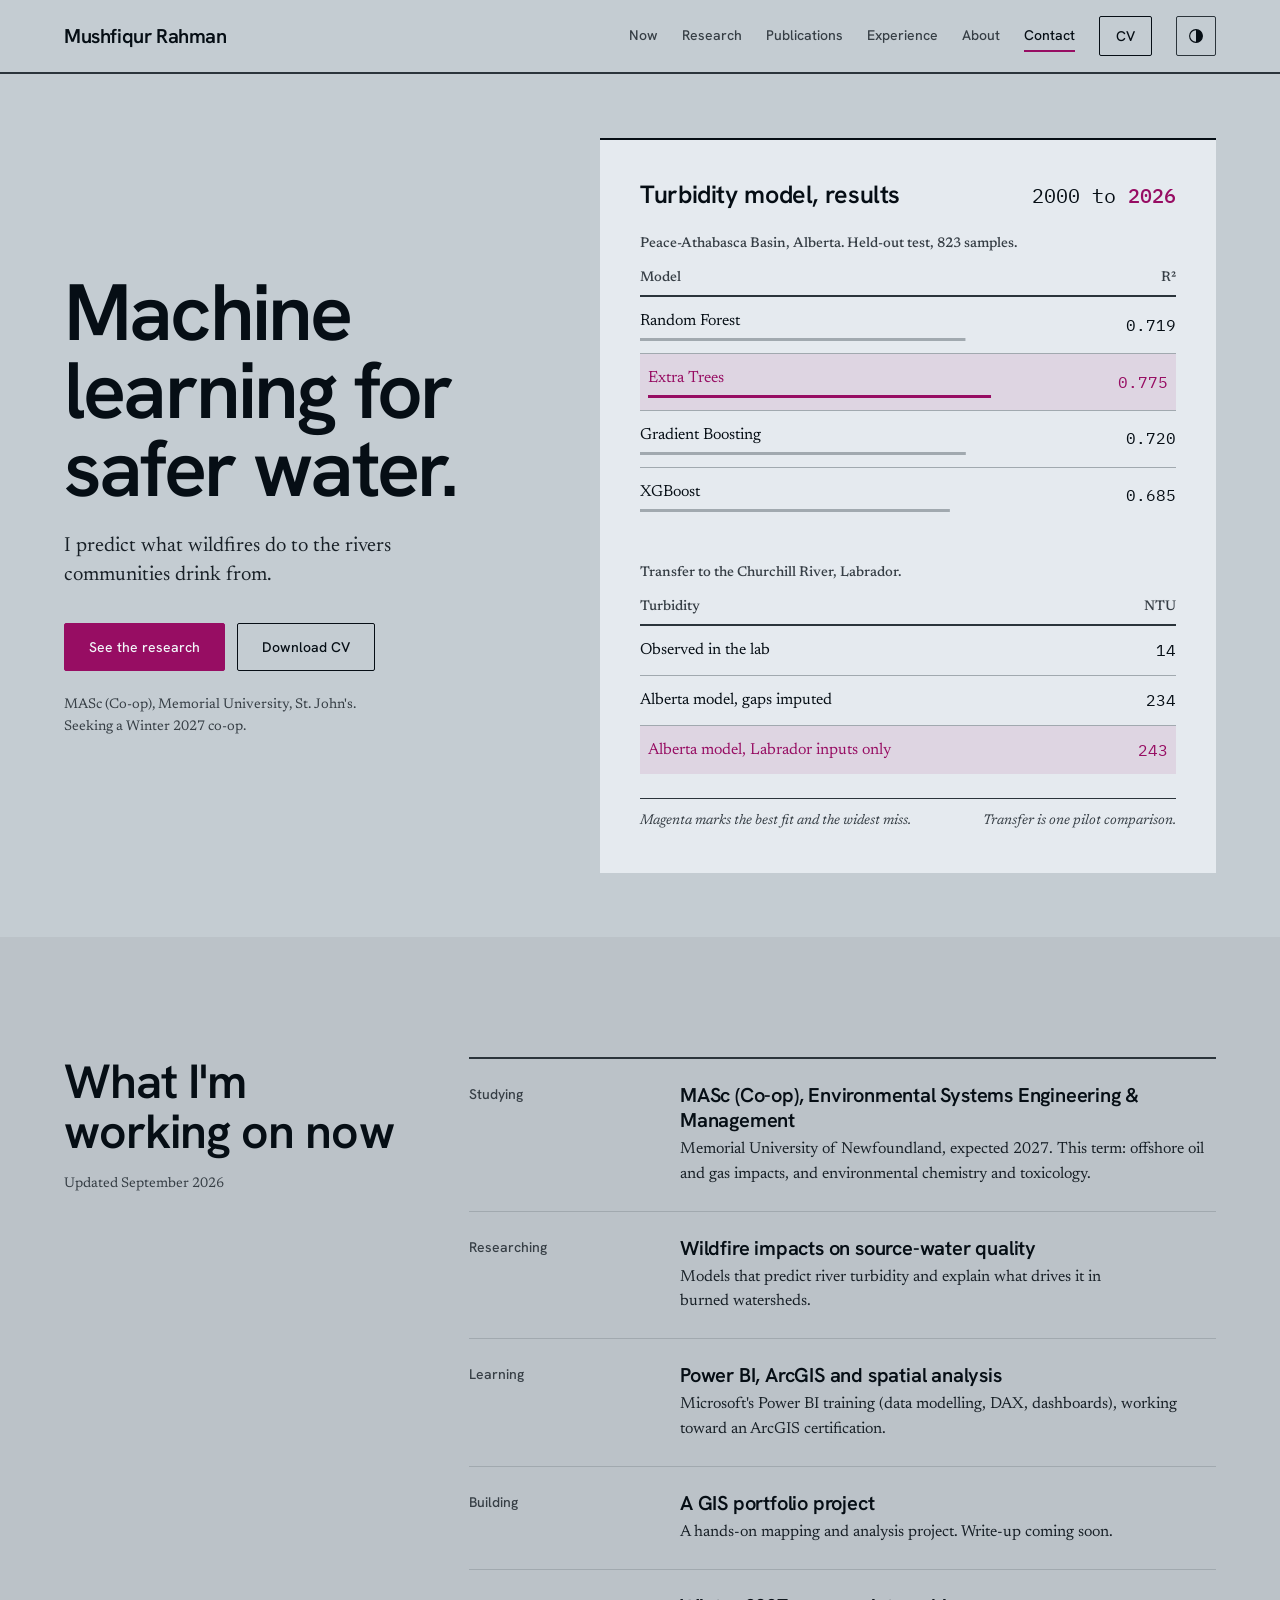
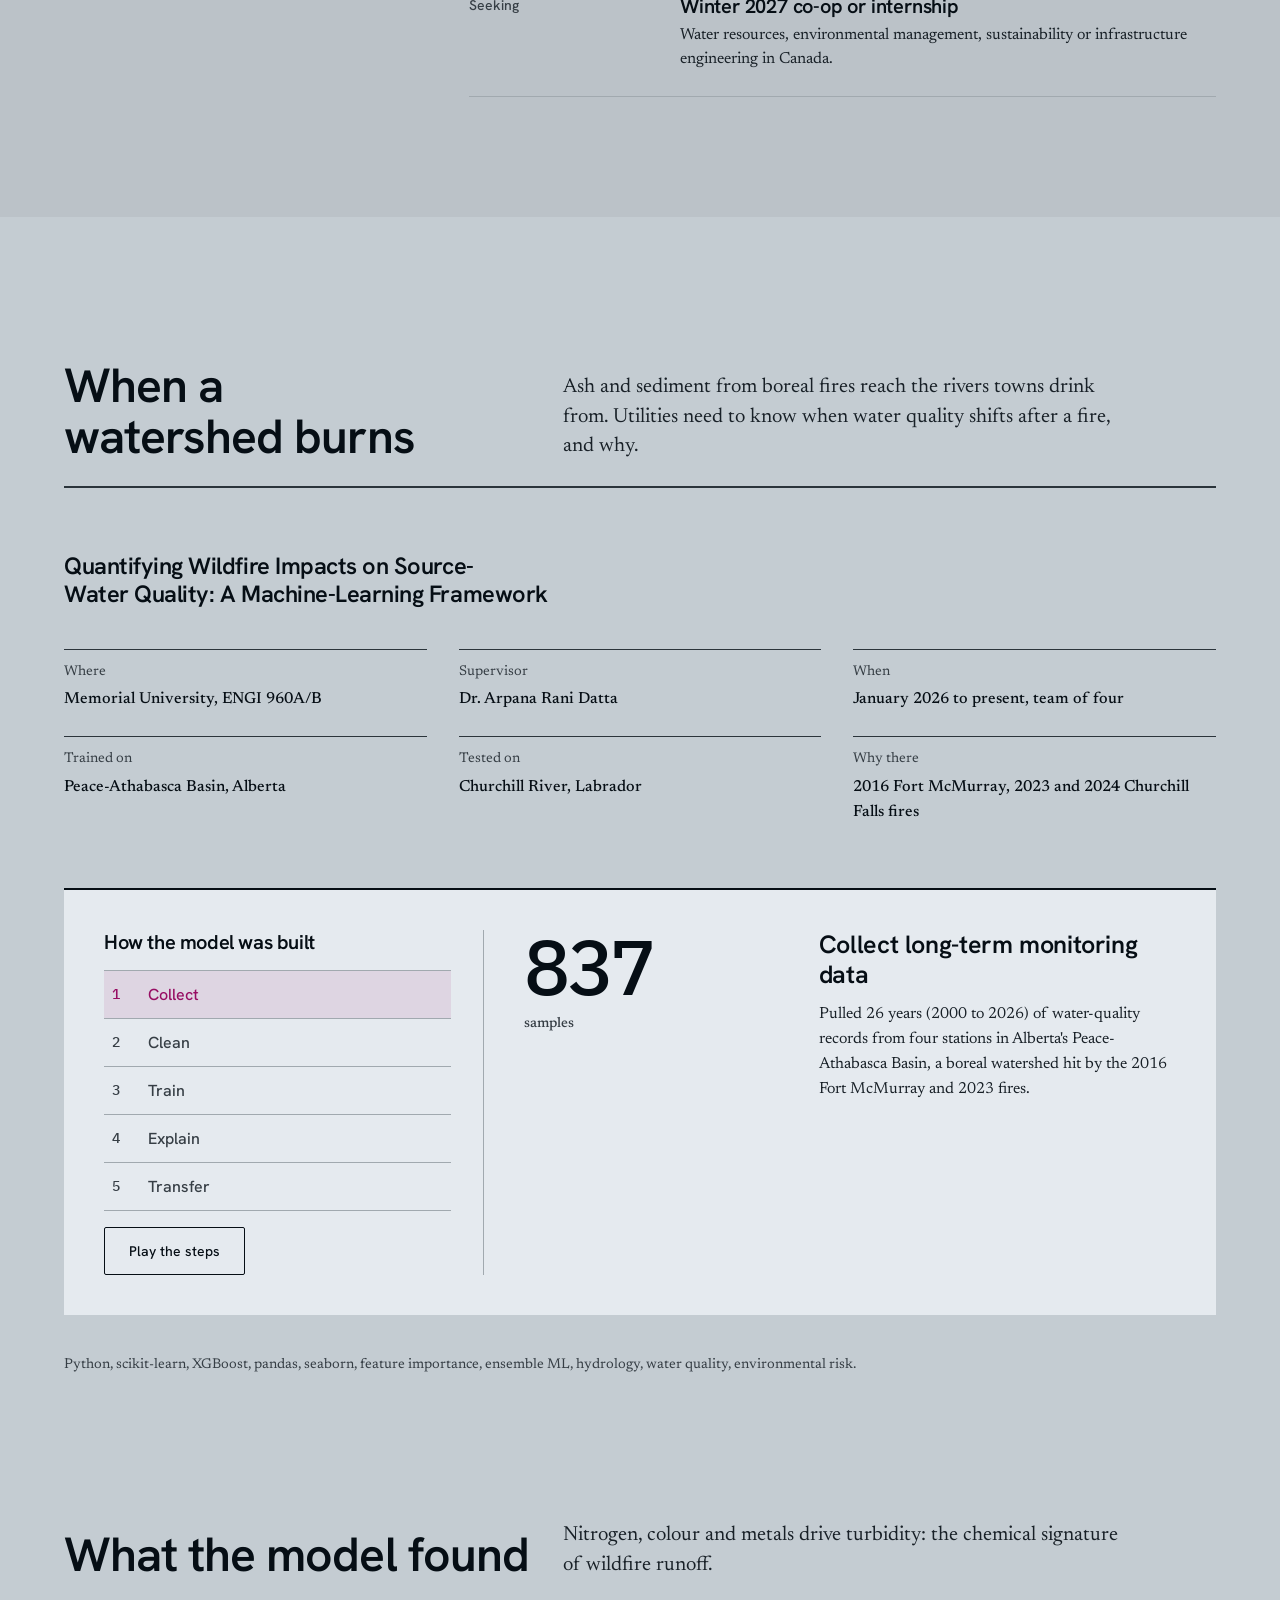
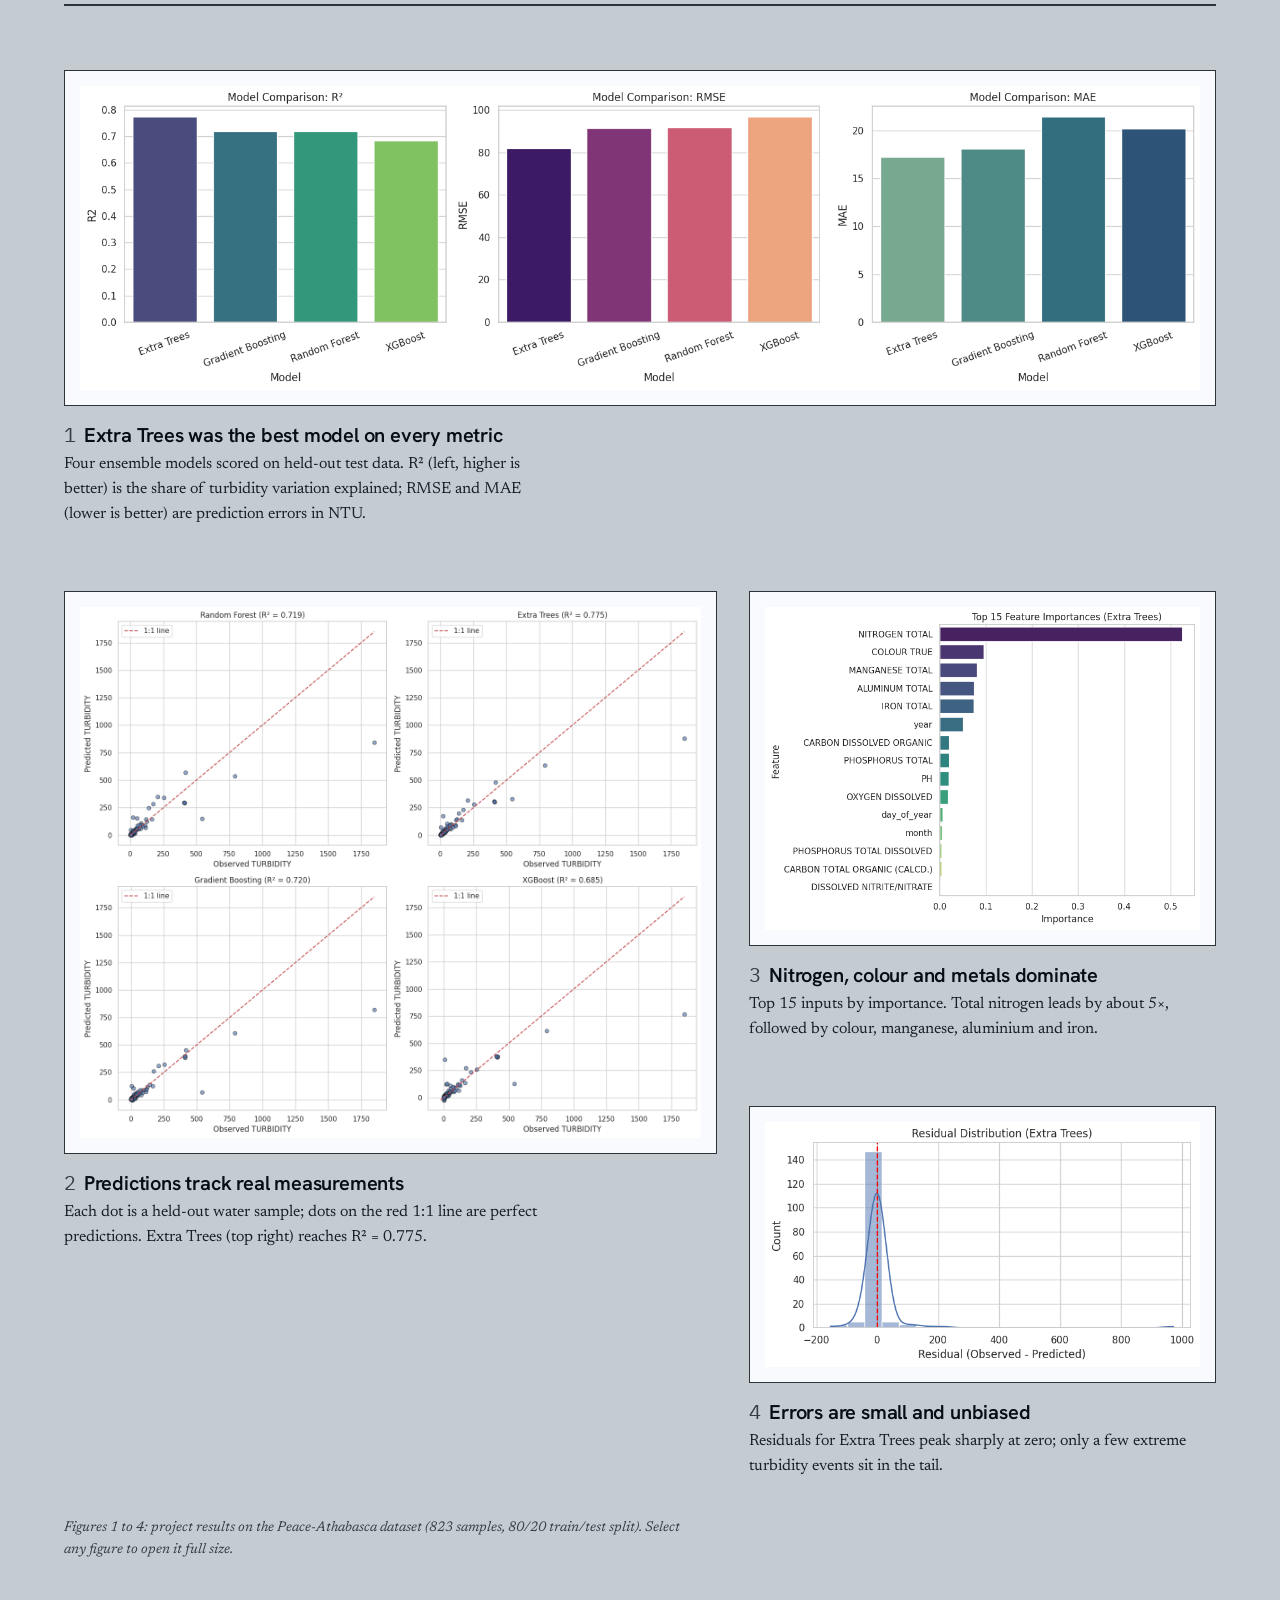
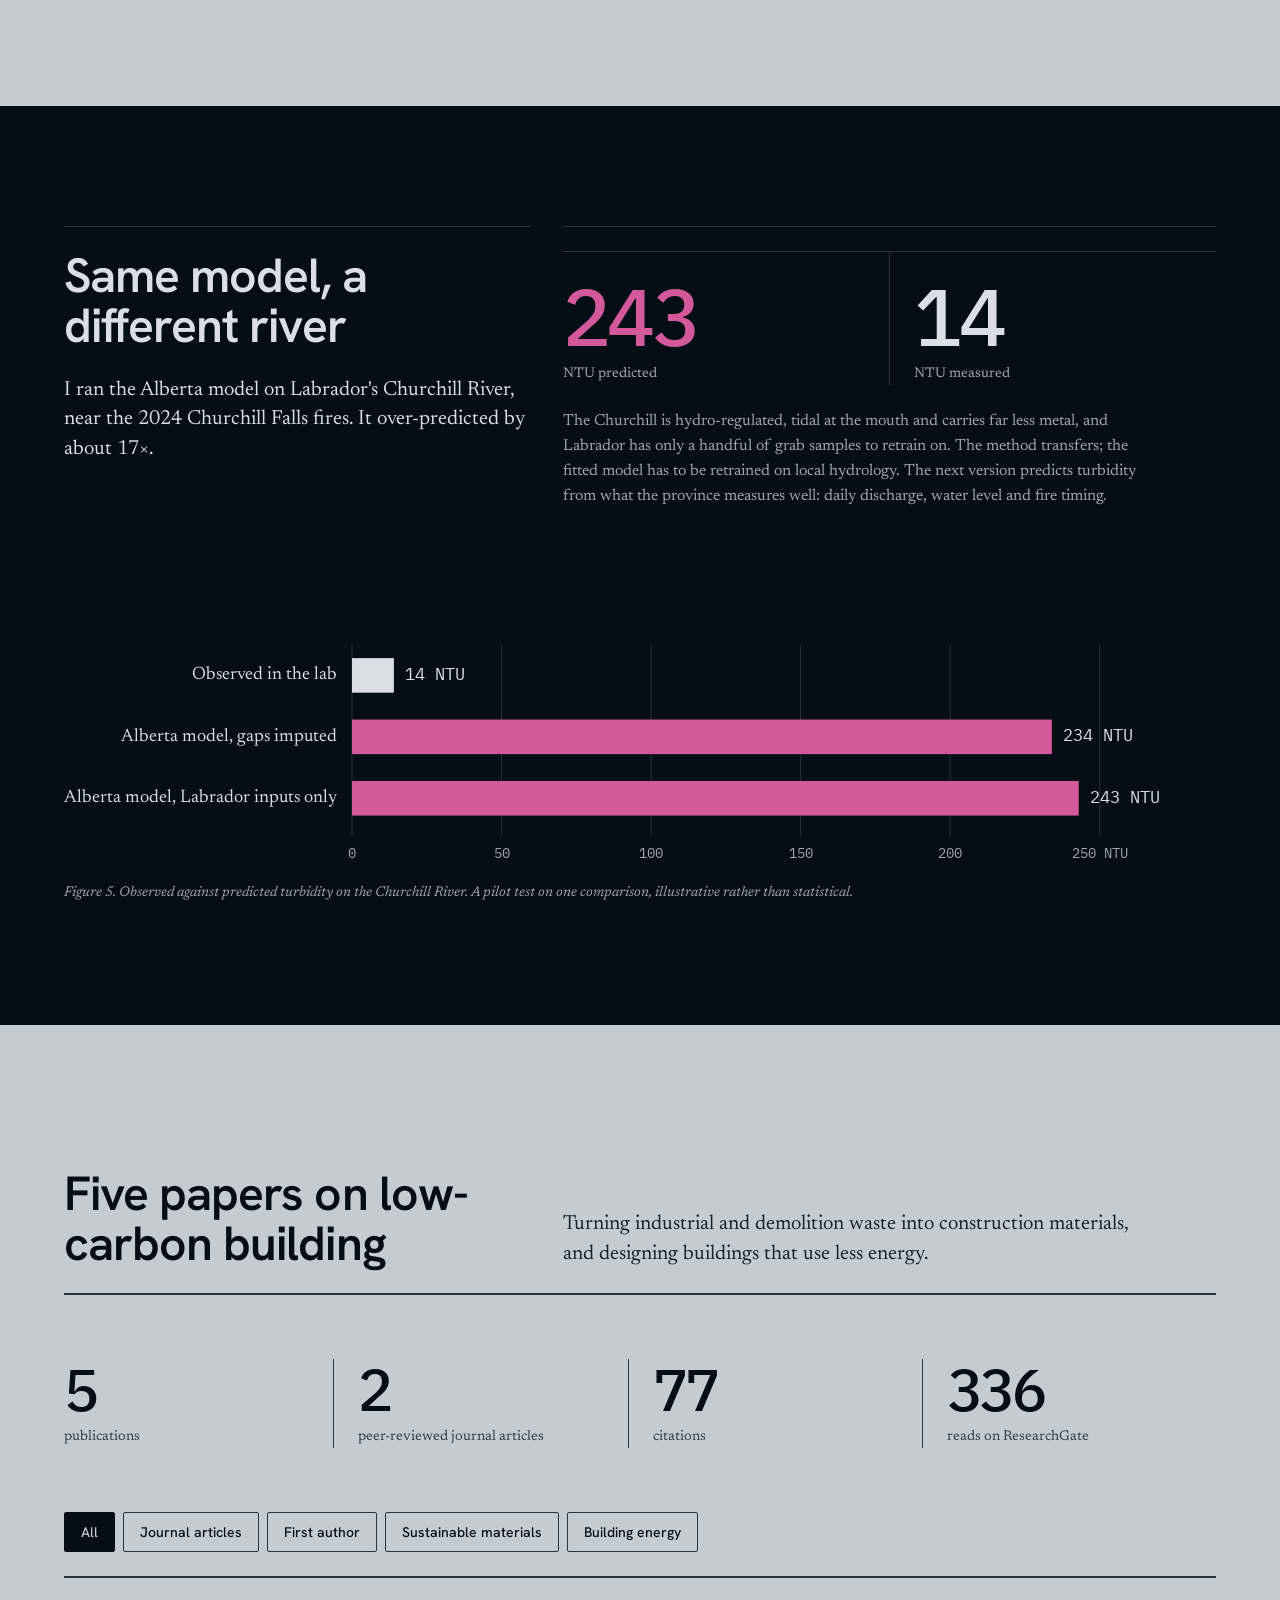
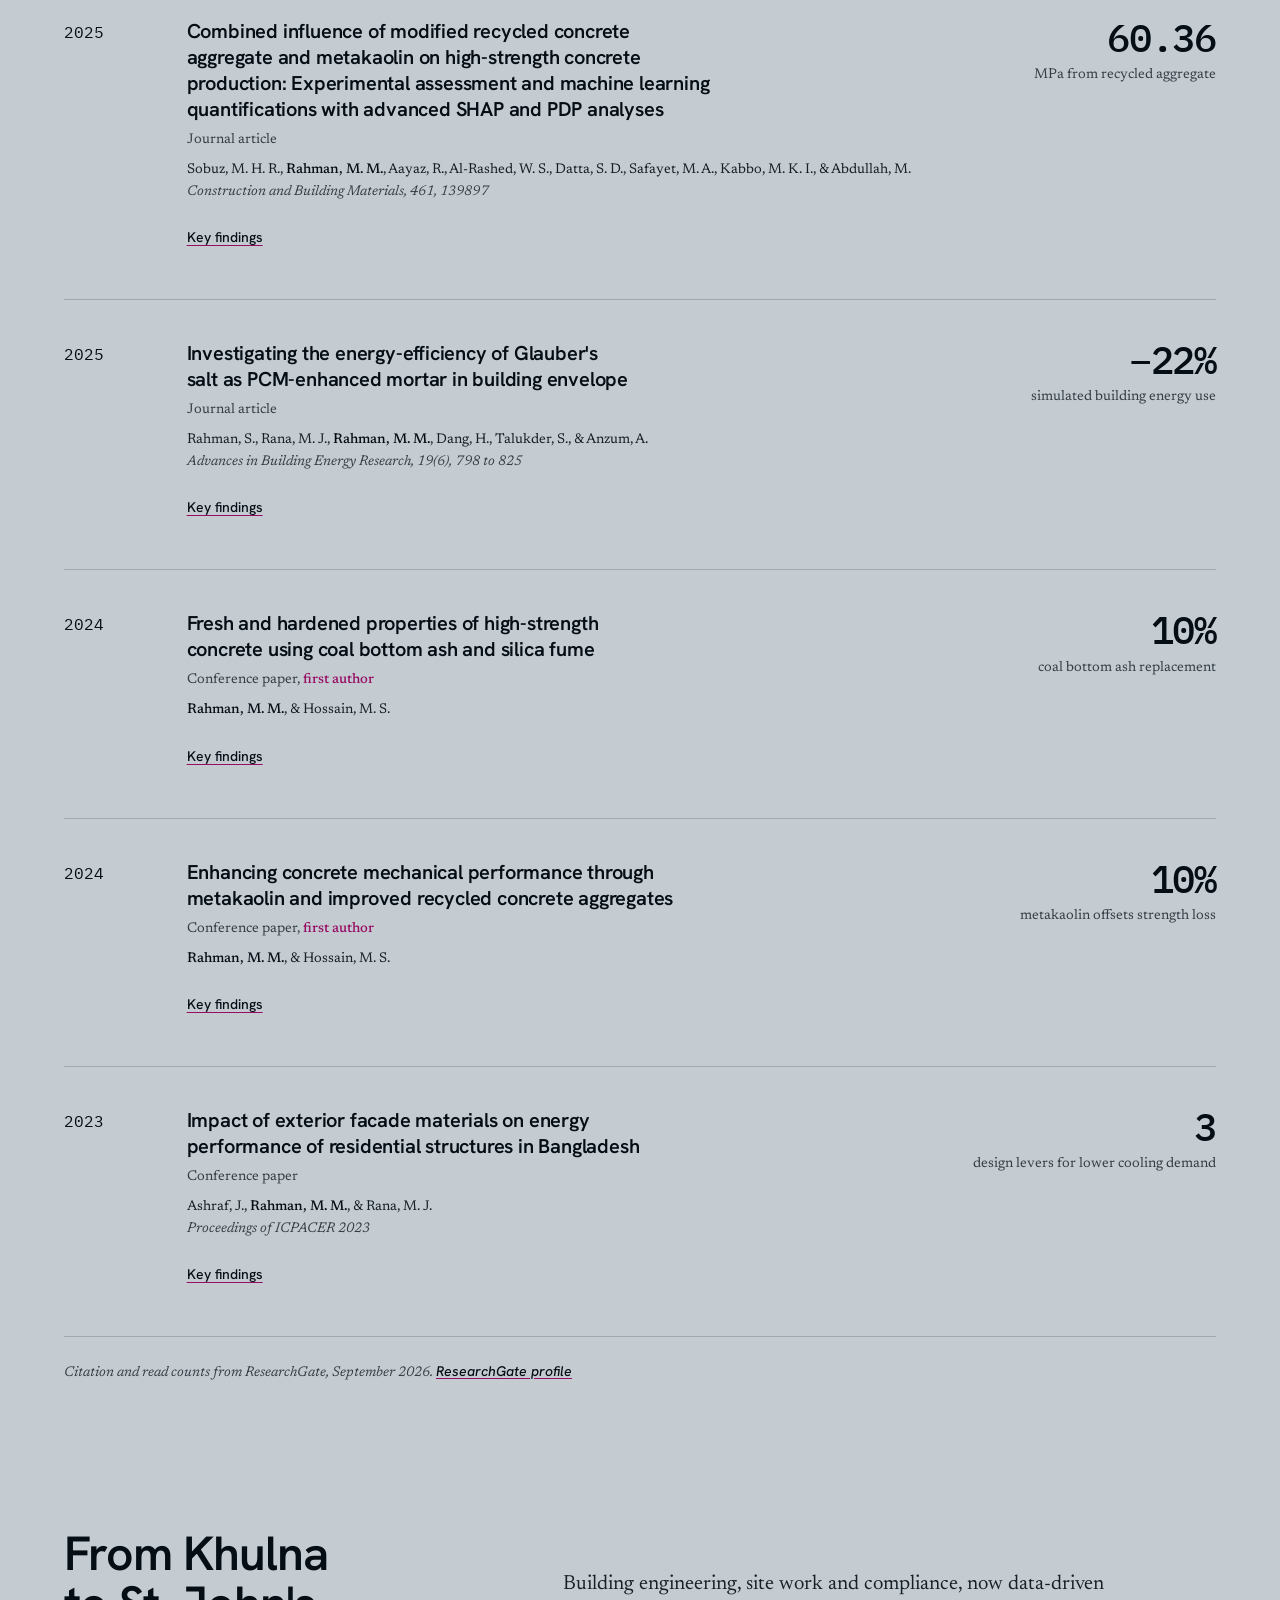
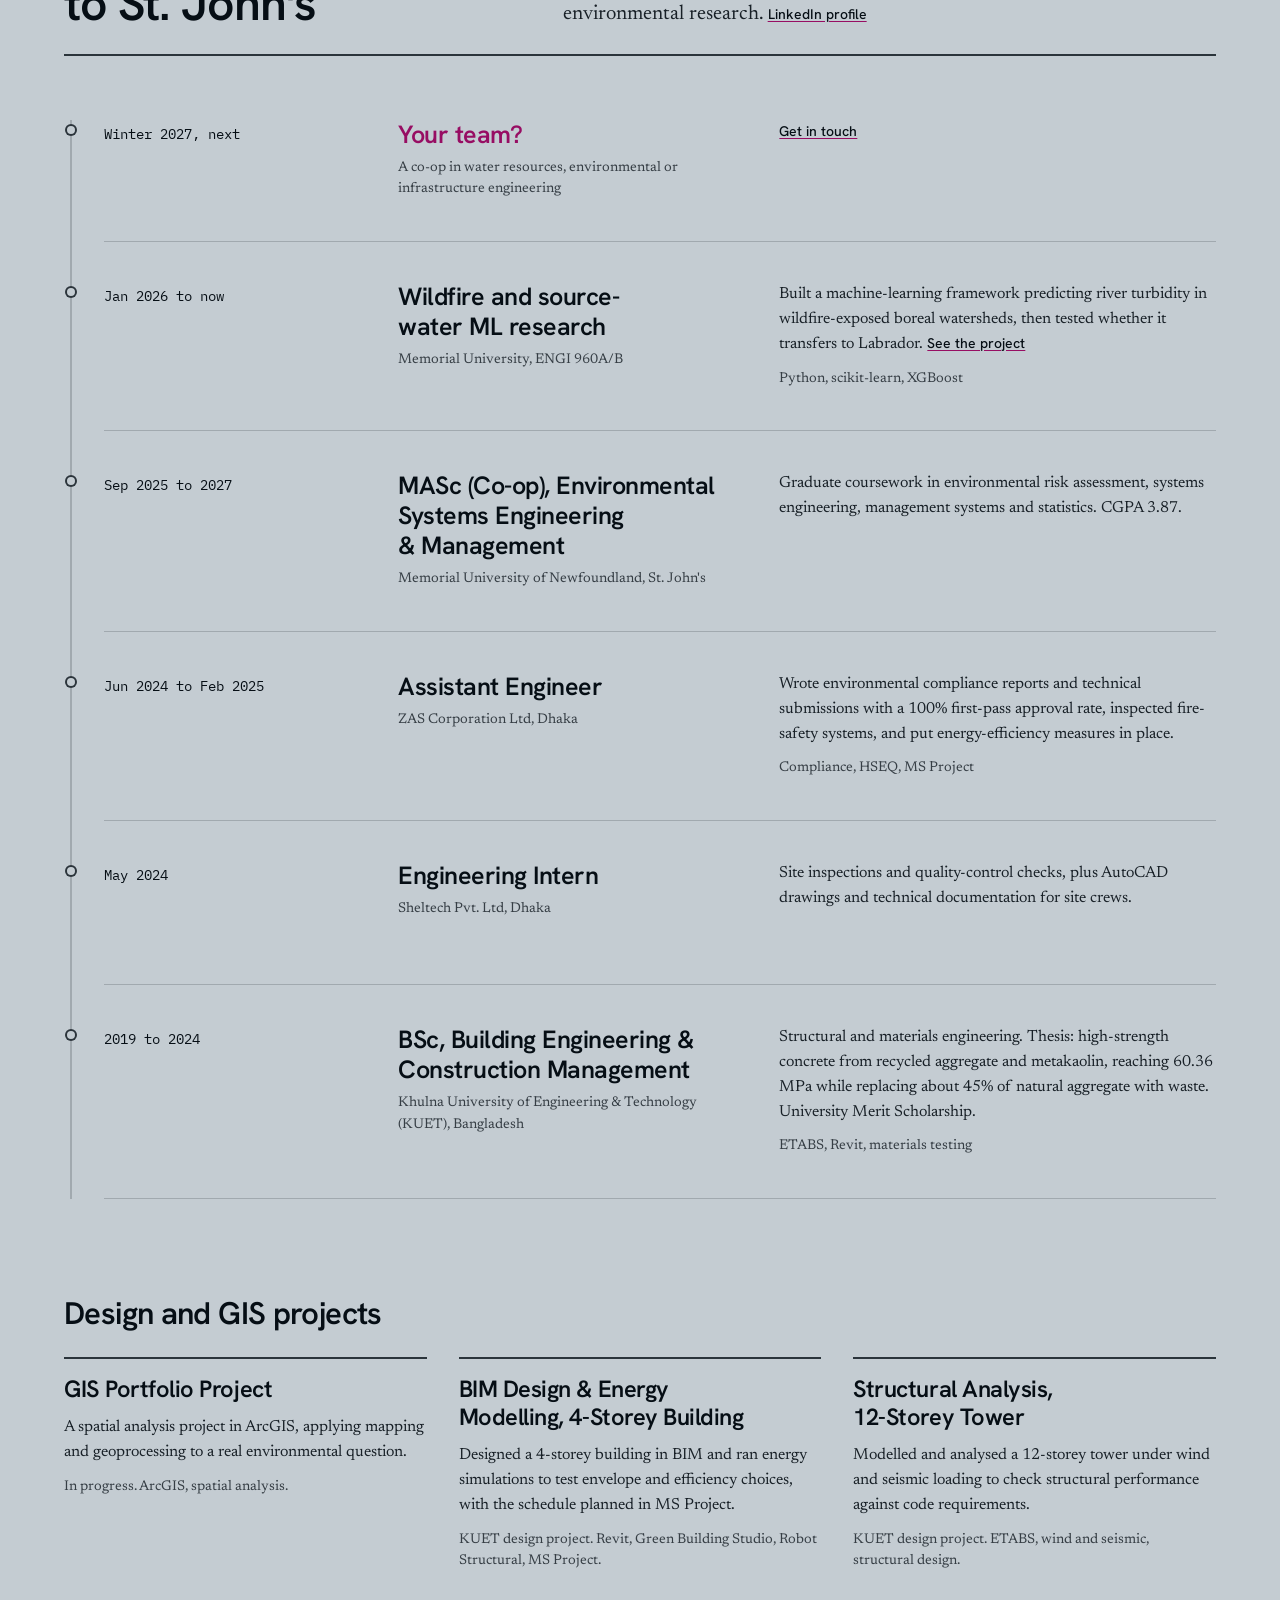
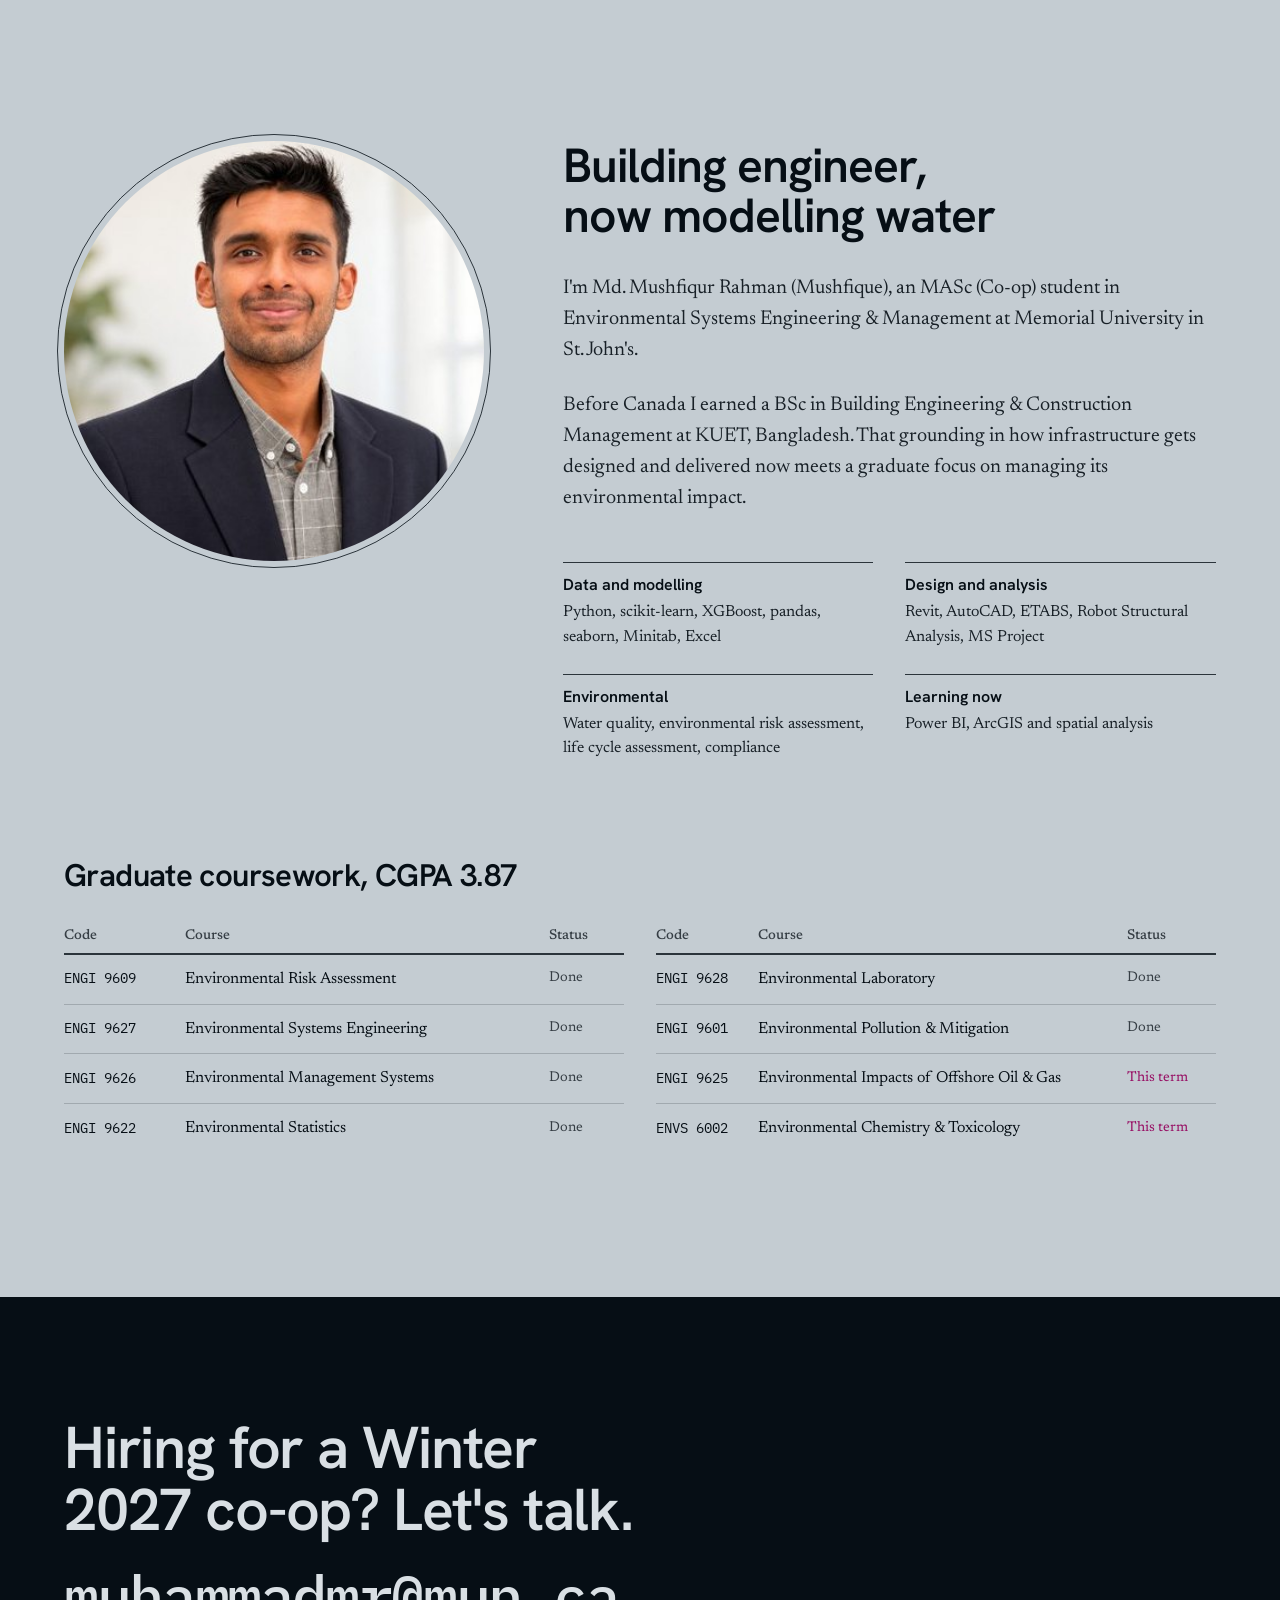
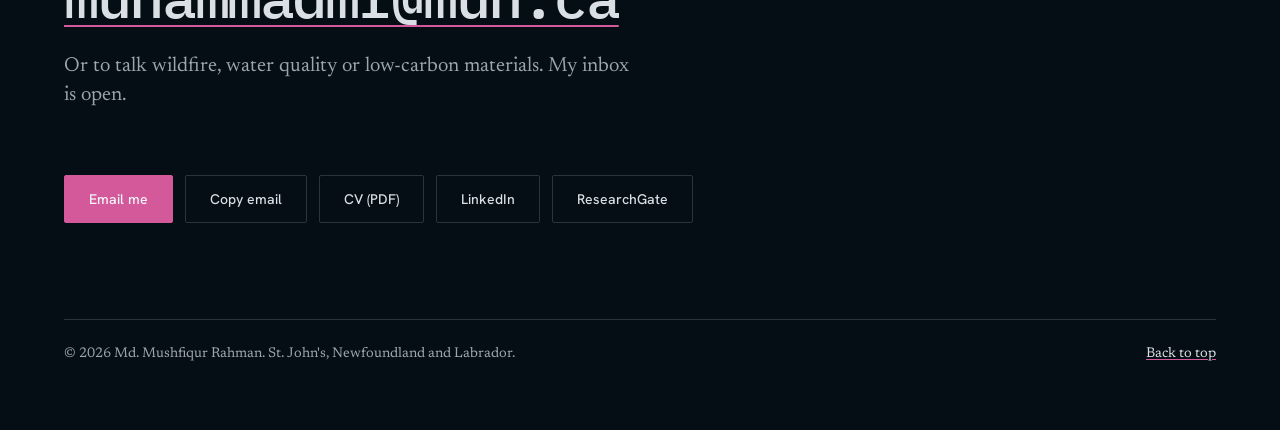
==== commit 4179e14a: "Add scroll progress bar" ====
--- a/index.html
+++ b/index.html
@@ -17,6 +17,7 @@
 </head>
 <body>
 <a class="skip" href="#top">Skip to content</a>
+<div class="progress" id="progress" aria-hidden="true"></div>
 
 <header class="nav">
   <div class="container nav-in">
--- a/css/styles.css
+++ b/css/styles.css
@@ -3,6 +3,7 @@
 /* Hallmark · dropped the river particle canvas, the typing headline, the marquee, count-ups, card tilt, magnetic buttons, the scroll progress bar and the timeline fill · Almanac keeps still apart from state, and the type now carries the page */
 /* Hallmark · dropped emoji badges on the portrait and the flag in the facts · gate 11 refuses emoji as icons */
 /* Hallmark · reworded "Hi, I'm Mushfique. I engineer for the environment." to "Machine learning for safer water." · the LinkedIn banner line, specific to this research */
+/* Hallmark · motion: by request · the owner asked for a more animated site; Almanac's stillness is overridden with one hero entrance, scroll reveals, count-ups and chart growth, transform and opacity only, all off under reduced motion and visible without script */
 @import url("./tokens.css");
 @import url("./base.css");
 
@@ -276,3 +277,90 @@
   .courses .cols { columns: 1; }
   .courses .code-col { display: none; }
 }
+
+/* =================================================================
+   Motion layer (by request). Only active when JS adds .motion to <html>,
+   so the page is fully visible without script and under reduced motion.
+   ================================================================= */
+@media (prefers-reduced-motion: no-preference) { html { scroll-behavior: smooth; } }
+
+/* Scroll progress, drawn on the nav's bottom edge */
+.progress { position: fixed; top: 0; left: 0; right: 0; height: 3px; z-index: calc(var(--z-sticky-nav) + 1); background: var(--color-accent); transform: scaleX(0); transform-origin: 0 50%; pointer-events: none; }
+
+/* Hero entrance */
+.motion .hero h1 .w { display: inline-block; opacity: 0; transform: translateY(0.45em); animation: rise 700ms var(--ease-out) forwards; animation-delay: calc(var(--i) * 70ms + 80ms); }
+.motion .hero .lead, .motion .hero-actions, .motion .hero-note { opacity: 0; transform: translateY(14px); animation: rise 700ms var(--ease-out) forwards; }
+.motion .hero .lead { animation-delay: 420ms; }
+.motion .hero-actions { animation-delay: 520ms; }
+.motion .hero-note { animation-delay: 620ms; }
+.motion .sheet { opacity: 0; transform: translateY(28px); animation: rise 900ms var(--ease-out) 200ms forwards; }
+.motion .sheet tbody tr { opacity: 0; transform: translateX(-10px); animation: rise 500ms var(--ease-out) forwards; animation-delay: calc(var(--i) * 90ms + 600ms); }
+@keyframes rise { to { opacity: 1; transform: none; } }
+
+/* R² bars inside the hero sheet */
+.rbar { display: block; height: 3px; margin-top: var(--space-2xs); background: var(--color-rule); transform-origin: 0 50%; transform: scaleX(var(--v)); }
+tr.pick .rbar { background: var(--color-accent); }
+.motion .rbar { transform: scaleX(0); transition: transform 1100ms var(--ease-out); transition-delay: calc(var(--i) * 90ms + 900ms); }
+.motion .sheet.go .rbar { transform: scaleX(var(--v)); }
+
+/* The highlighted rows pulse once after landing */
+.motion .sheet.go tr.pick td { animation: flash 1400ms var(--ease-out) 1700ms 1 both; }
+@keyframes flash { 0% { background: var(--color-accent-soft); } 35% { background: color-mix(in oklab, var(--color-accent) 22%, transparent); } 100% { background: var(--color-accent-soft); } }
+
+/* Scroll reveals */
+.motion [data-reveal] { opacity: 0; transform: translateY(26px); transition: opacity 700ms var(--ease-out), transform 700ms var(--ease-out); transition-delay: calc(var(--i, 0) * 80ms); }
+.motion [data-reveal="left"] { transform: translateX(-26px); }
+.motion [data-reveal="scale"] { transform: scale(0.96); }
+.motion [data-reveal].in { opacity: 1; transform: none; }
+
+/* Head rules draw across */
+.motion .head { border-bottom-color: transparent; position: relative; }
+.motion .head::after { content: ""; position: absolute; left: 0; right: 0; bottom: calc(-1 * var(--rule-bar)); height: var(--rule-bar); background: var(--color-rule-2); transform: scaleX(0); transform-origin: 0 50%; transition: transform 1000ms var(--ease-out) 150ms; }
+.motion .head.in::after { transform: scaleX(1); }
+
+/* Figures: images settle in from a slight zoom, lift on hover */
+.shot { overflow: hidden; }
+.shot img { transition: transform 600ms var(--ease-out); }
+.shot:hover img { transform: scale(1.025); }
+.motion .fig[data-reveal] .shot img { transform: scale(1.08); transition: transform 1200ms var(--ease-out); }
+.motion .fig[data-reveal].in .shot img { transform: none; }
+.motion .fig[data-reveal].in .shot:hover img { transform: scale(1.025); }
+
+/* Transfer chart: bars grow from the axis */
+.transfer .bar { transform-box: fill-box; transform-origin: 0 50%; }
+.motion .transfer .bar { transform: scaleX(0); transition: transform 1400ms var(--ease-out); }
+.motion .transfer .bar:nth-of-type(2) { transition-delay: 200ms; }
+.motion .transfer .bar:nth-of-type(3) { transition-delay: 400ms; }
+.motion .transfer .val { opacity: 0; transition: opacity 500ms var(--ease-out) 1200ms; }
+.motion .transfer.in .bar { transform: none; }
+.motion .transfer.in .val { opacity: 1; }
+
+/* Stepper: a timer line fills the active step while playing */
+.pstep { position: relative; }
+.pstep::after { content: ""; position: absolute; left: 0; right: 0; bottom: -1px; height: 2px; background: var(--color-accent); transform: scaleX(0); transform-origin: 0 50%; }
+.pipe.playing .pstep[aria-selected="true"]::after { animation: fill 3200ms linear forwards; }
+@keyframes fill { to { transform: scaleX(1); } }
+
+/* Experience: a line that fills as you scroll */
+.tl { position: relative; padding-left: var(--space-xl); }
+.tl::before, .tl::after { content: ""; position: absolute; left: 6px; top: 0; bottom: 0; width: 2px; background: var(--color-rule); }
+.tl::after { background: var(--color-accent); transform-origin: 50% 0; transform: scaleY(var(--p, 1)); }
+.motion .tl::after { transform: scaleY(var(--p, 0)); }
+.tl > li { position: relative; }
+.tl > li::before { content: ""; position: absolute; left: calc(-1 * var(--space-xl) + 1px); top: calc(var(--space-xl) + 4px); width: 12px; height: 12px; border-radius: 50%; background: var(--color-paper); box-shadow: inset 0 0 0 2px var(--color-rule-2); transition: background-color var(--dur-short) var(--ease-out), box-shadow var(--dur-short) var(--ease-out); }
+.tl > li:first-child::before { top: 4px; }
+.tl > li.lit::before { background: var(--color-accent); box-shadow: inset 0 0 0 2px var(--color-accent); }
+
+/* Publications rows tint on hover */
+.pub { transition: background-color var(--dur-short) var(--ease-out); }
+.pub:hover { background: color-mix(in oklab, var(--color-paper-2) 60%, transparent); }
+
+/* Portrait: slow drift on hover */
+.portrait img { transition: transform 900ms var(--ease-out); }
+.portrait:hover img { transform: scale(1.1); }
+
+/* Contact email underline sweeps in */
+.motion .contact .mail[data-reveal] { text-decoration-color: transparent; transition: opacity 700ms var(--ease-out), transform 700ms var(--ease-out), text-decoration-color 600ms var(--ease-out) 500ms; }
+.motion .contact .mail[data-reveal].in { text-decoration-color: var(--color-band-accent); }
+
+@media (max-width: 40rem) { .tl { padding-left: var(--space-lg); } .tl::before, .tl::after { left: 4px; } .tl > li::before { left: calc(-1 * var(--space-lg) - 1px); } }
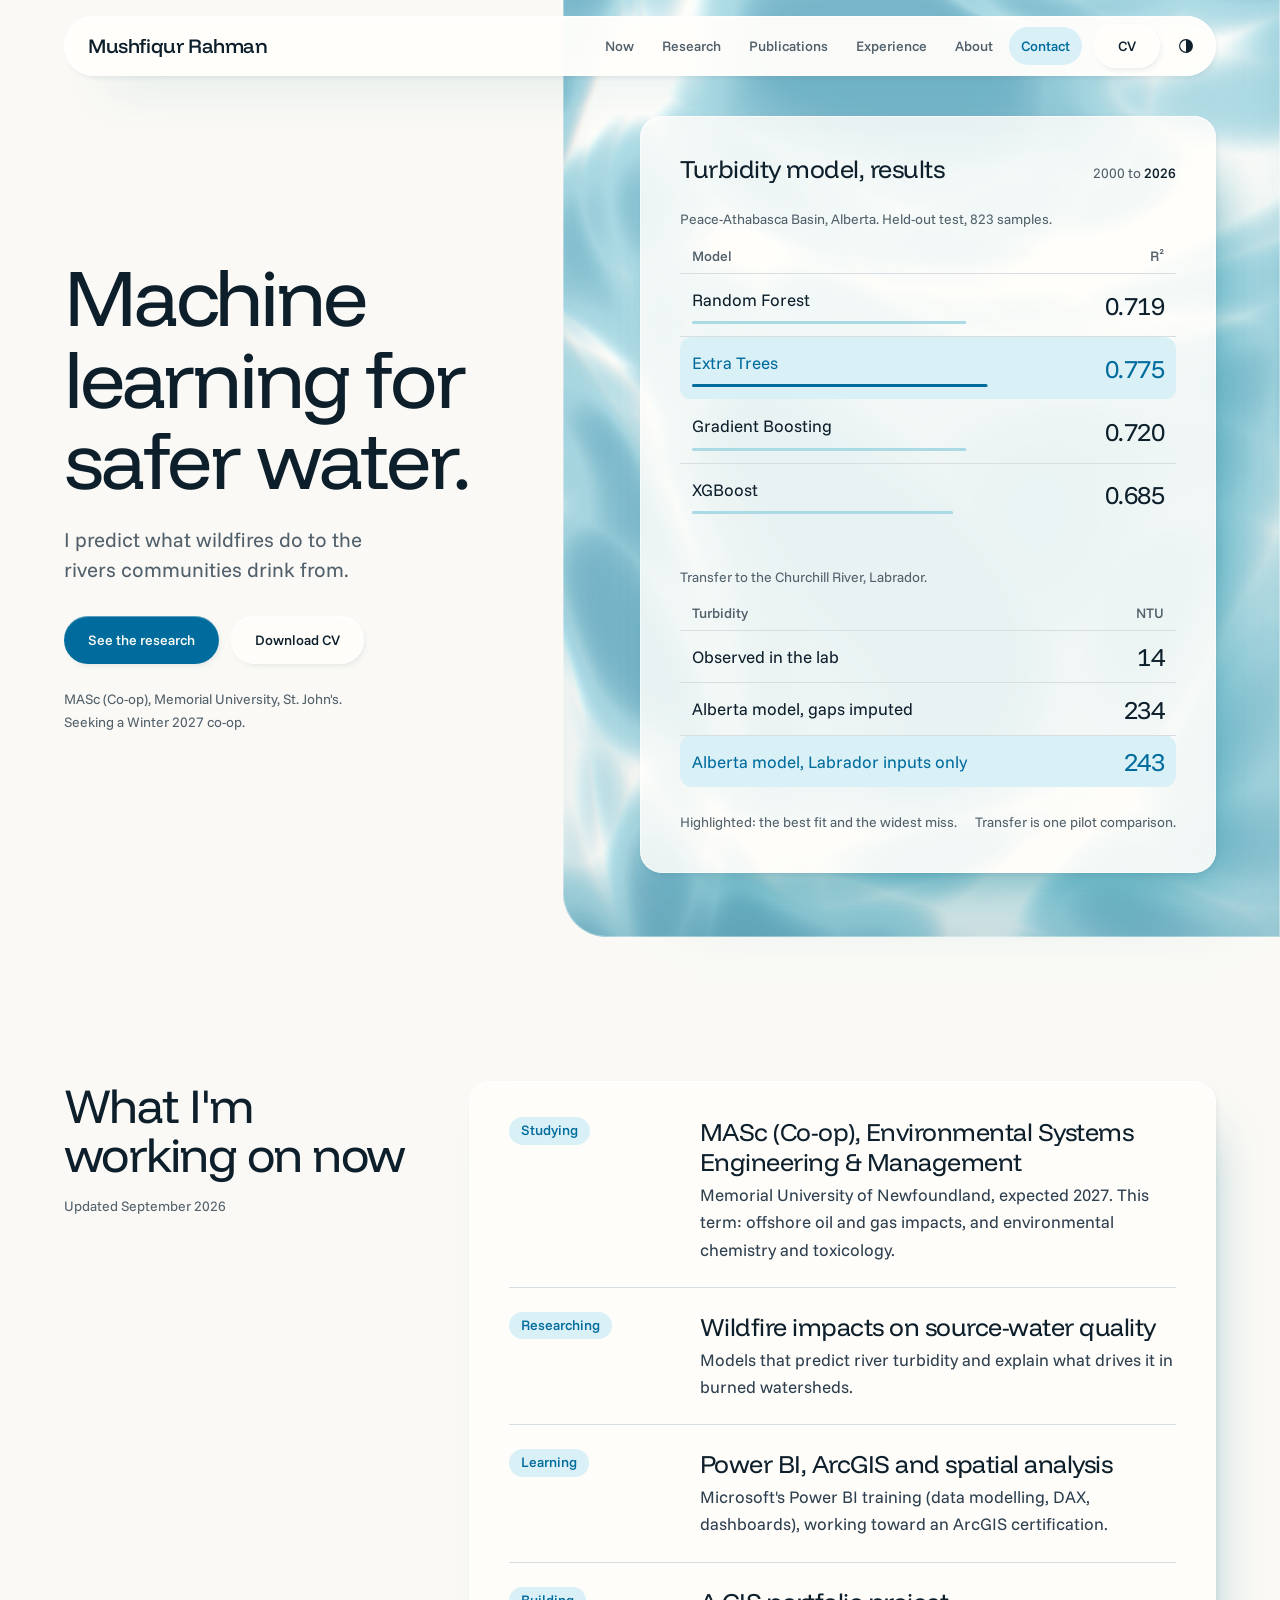
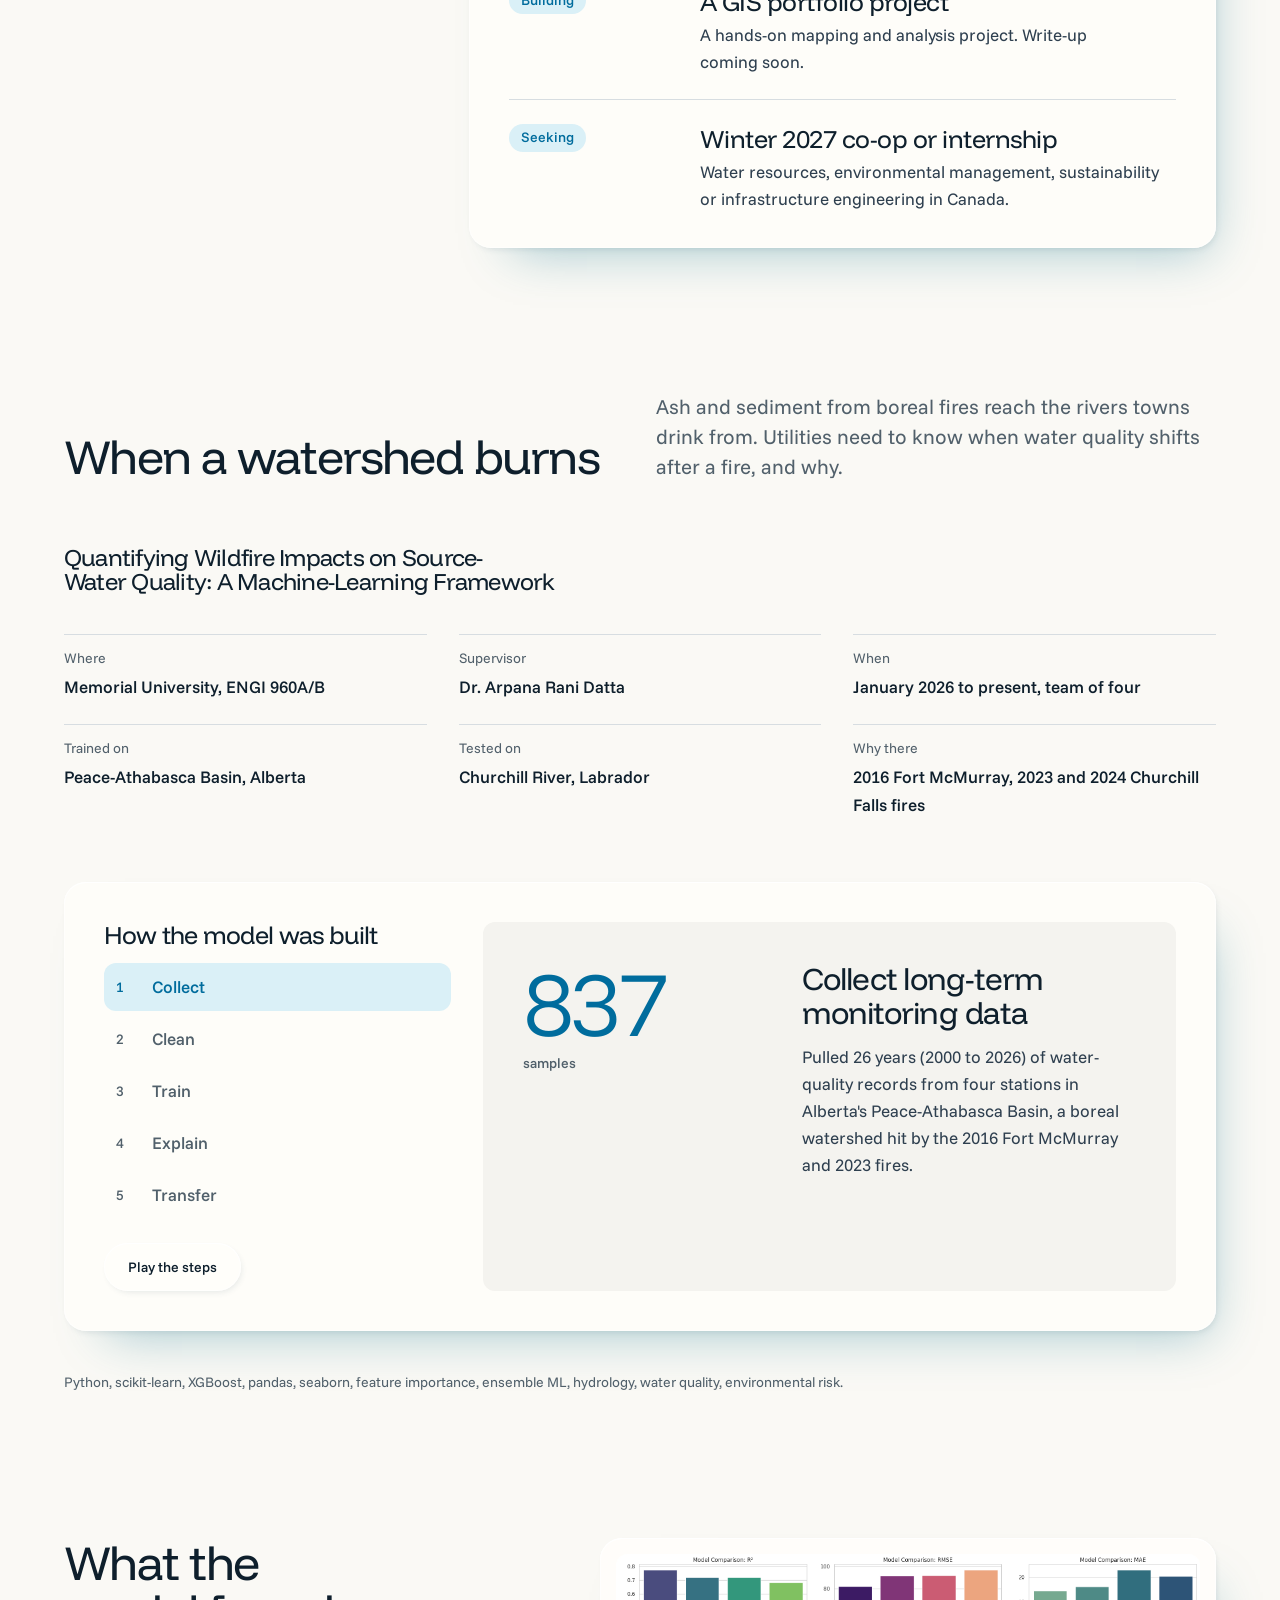
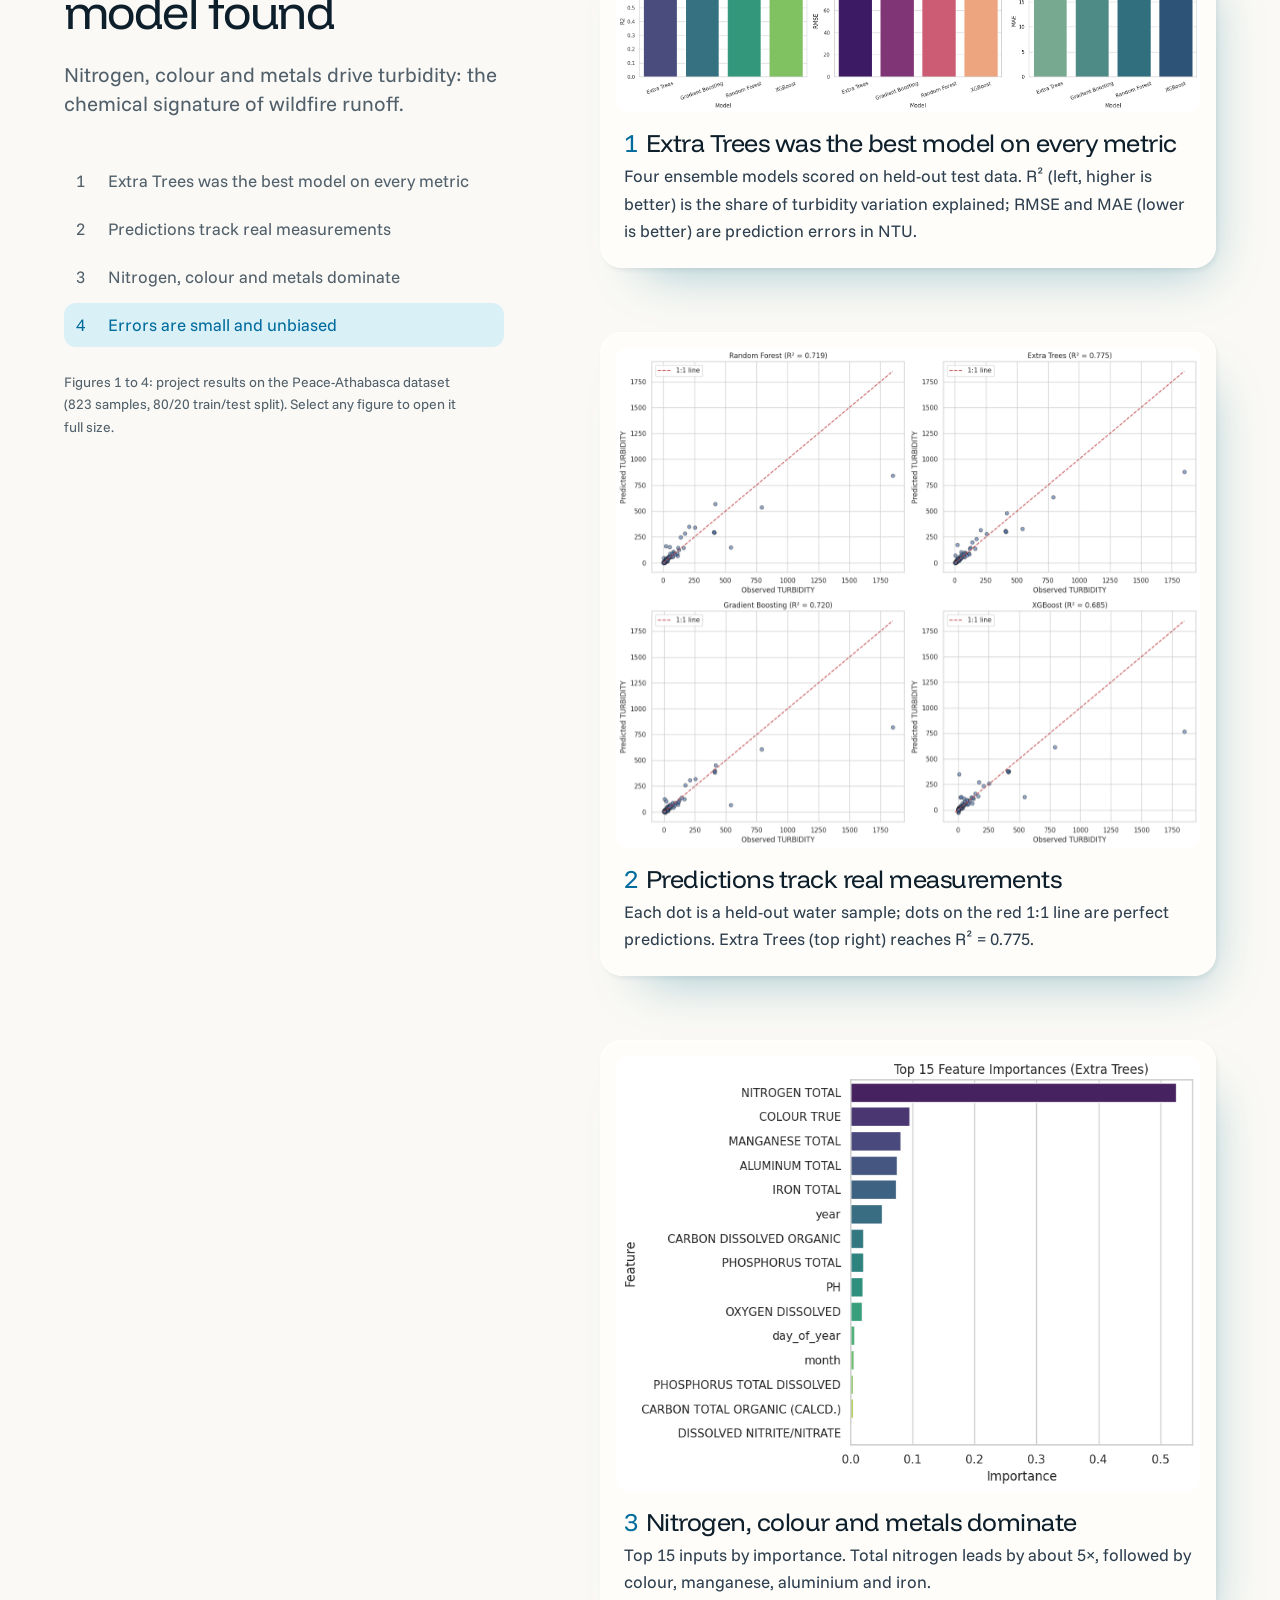
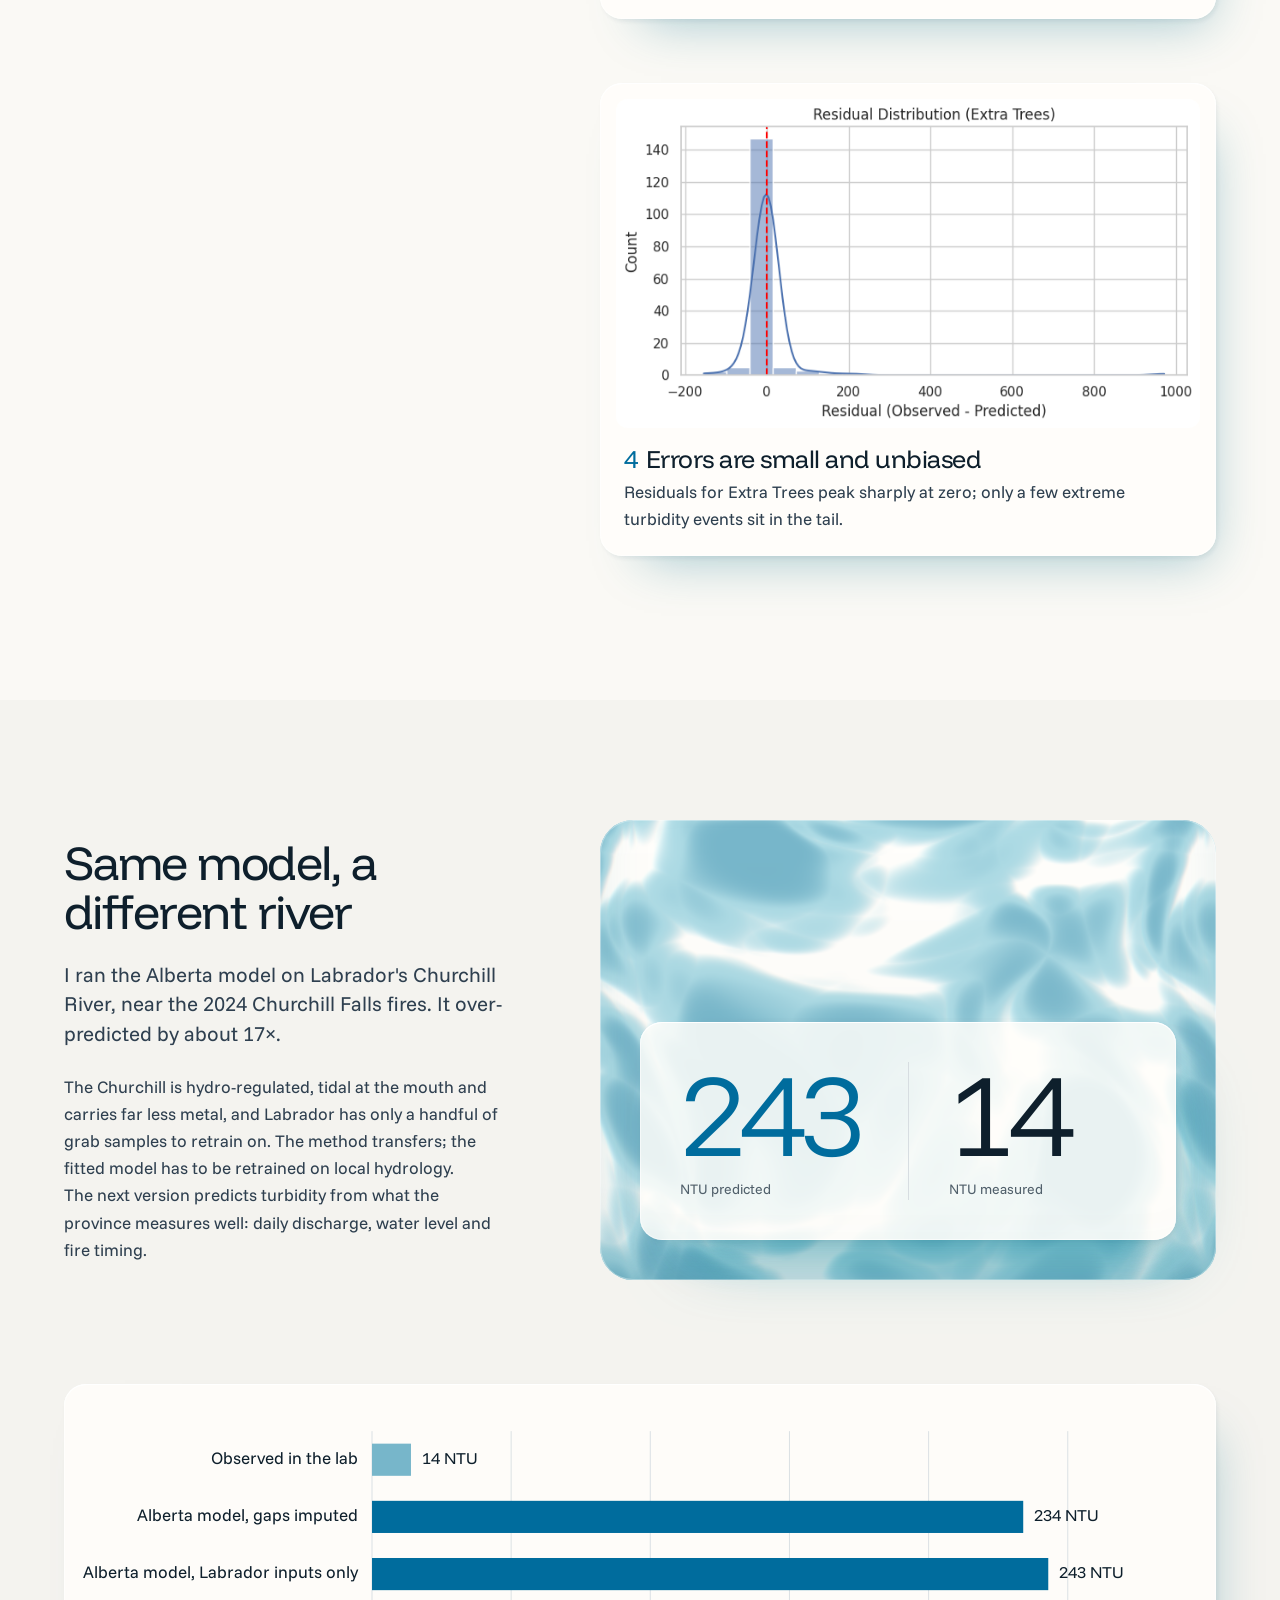
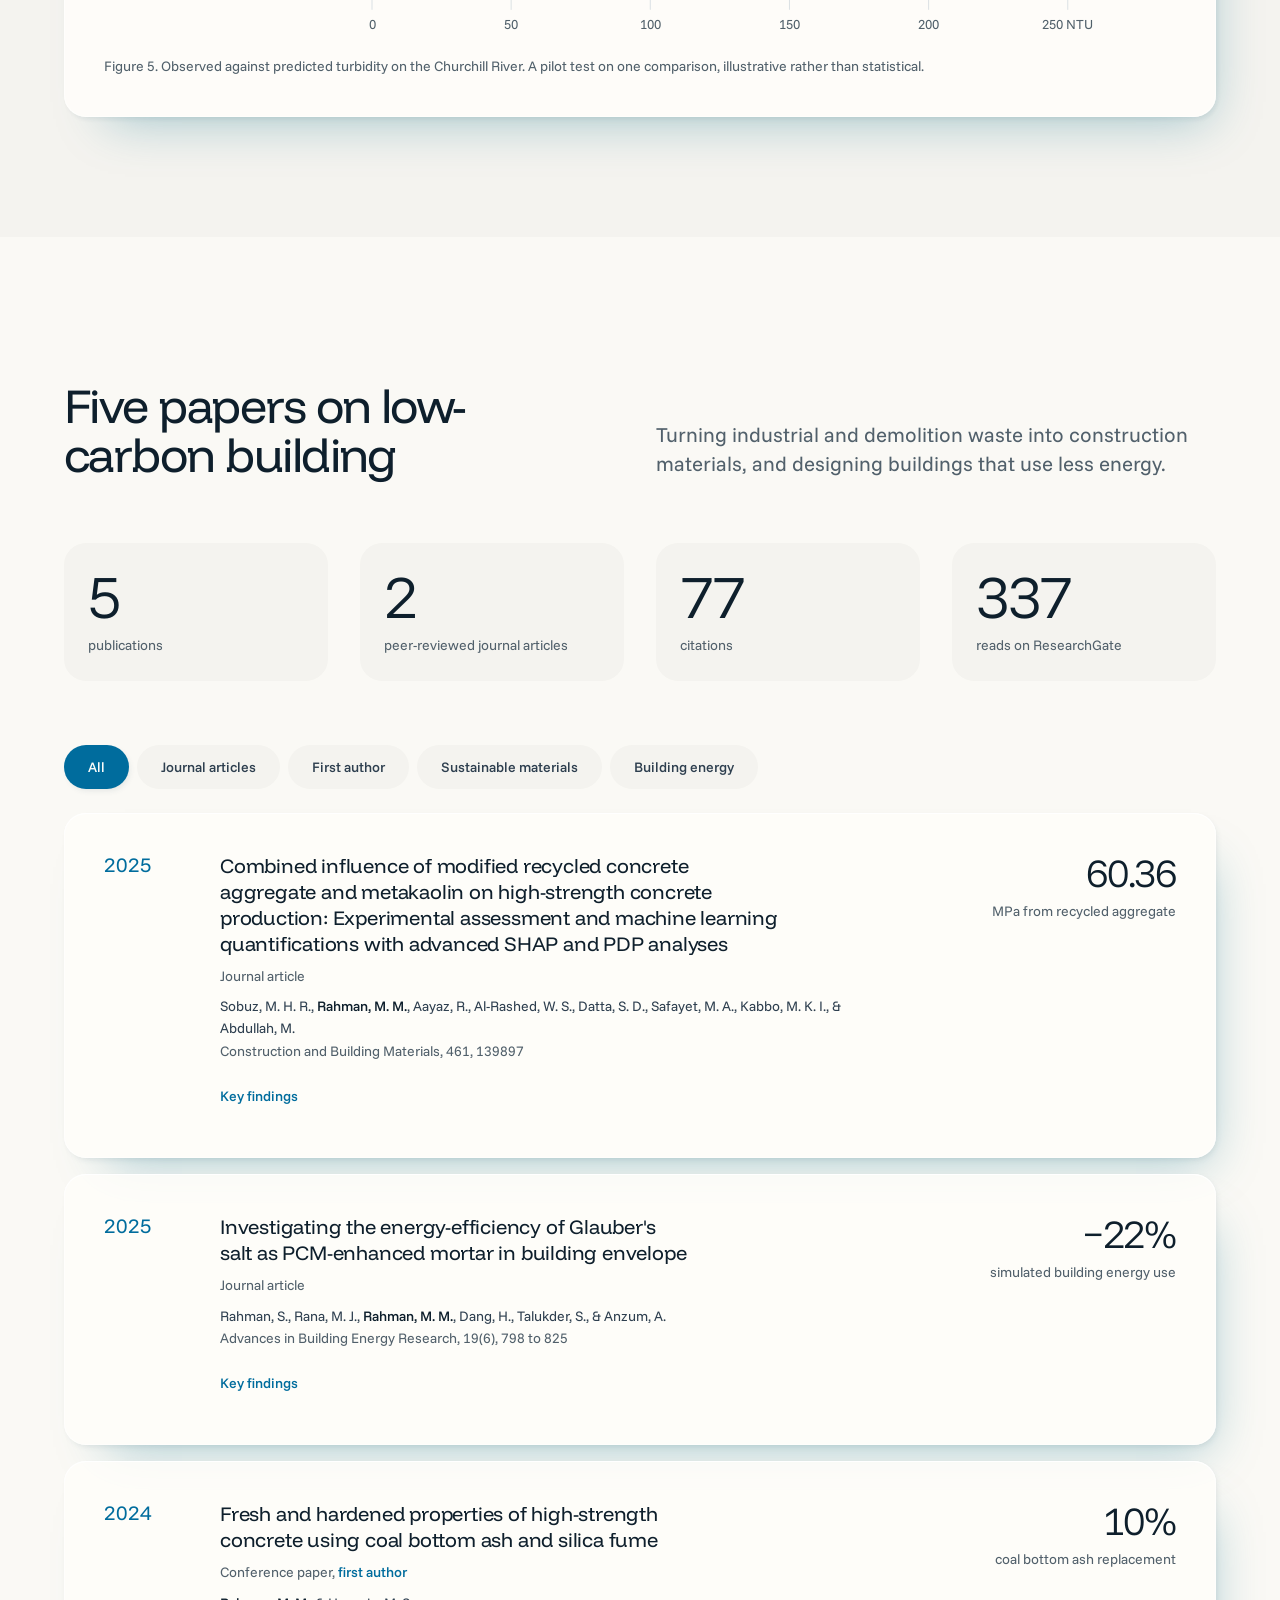
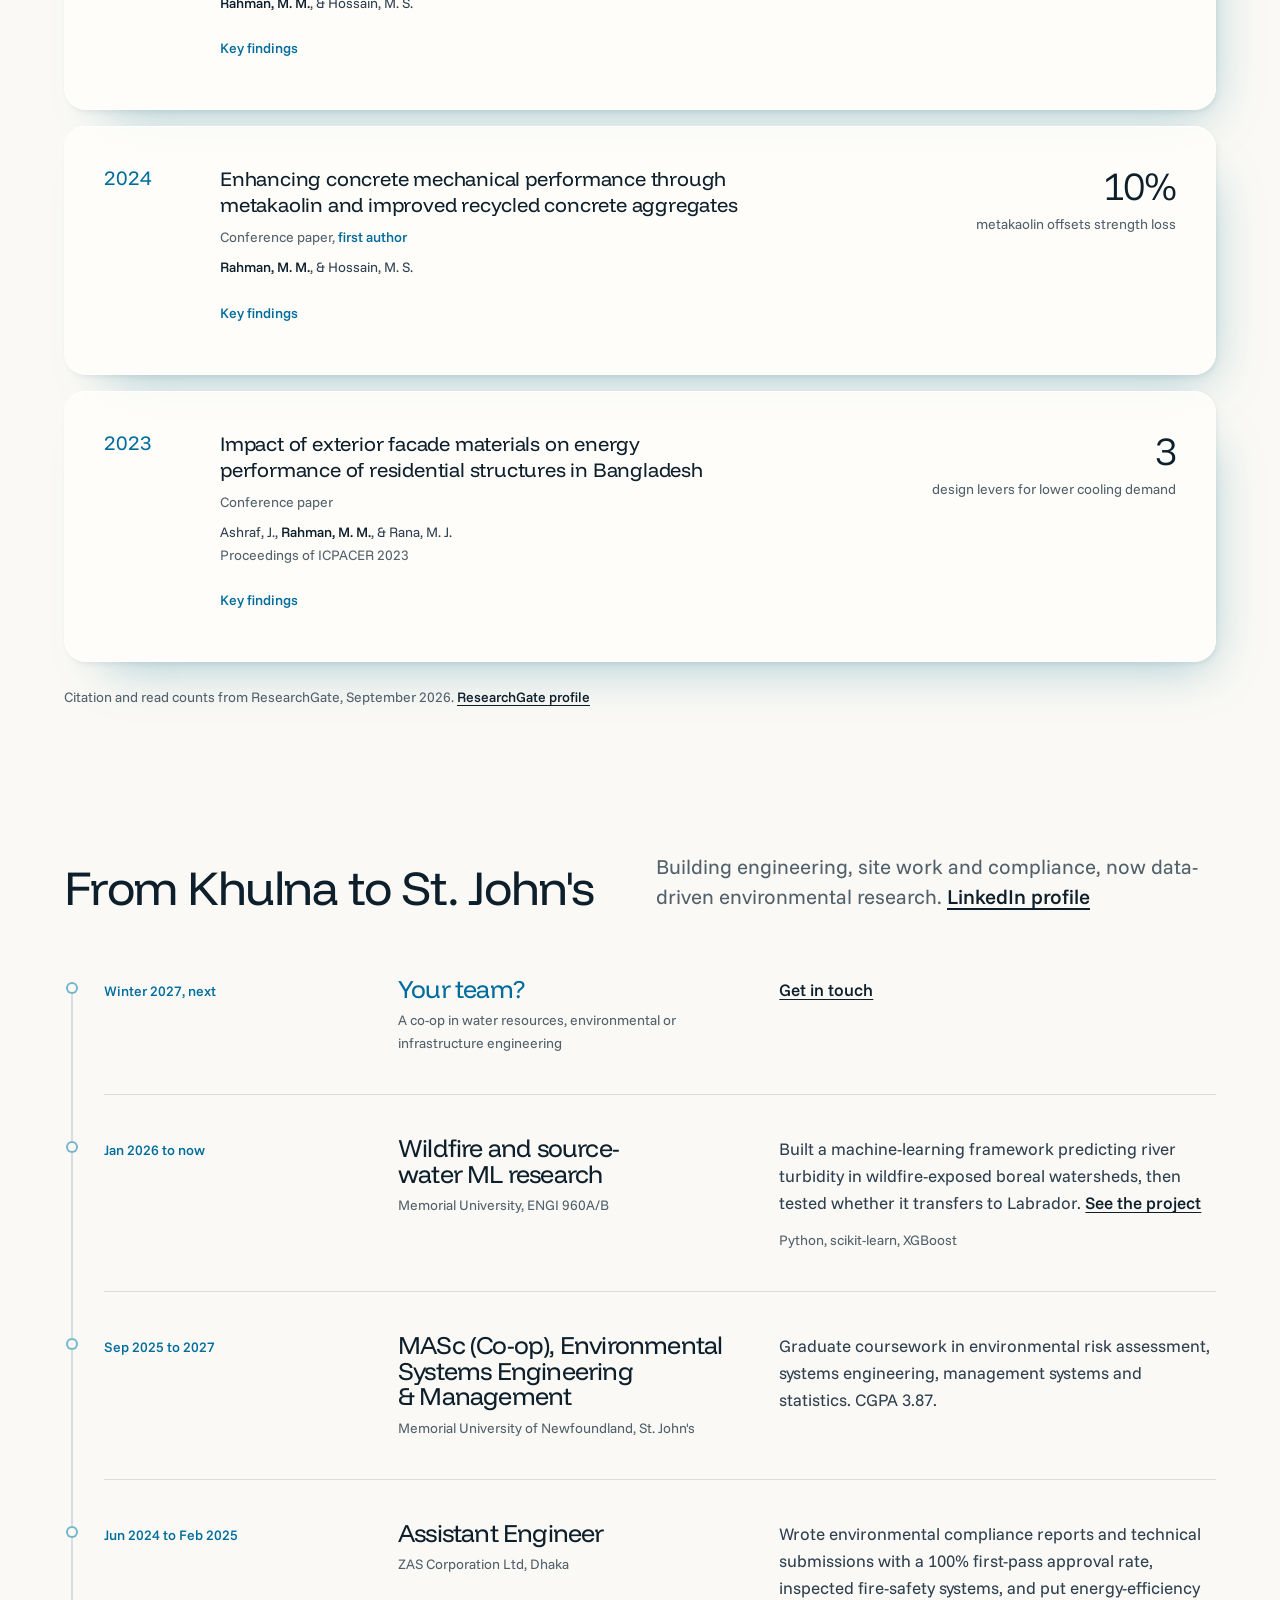
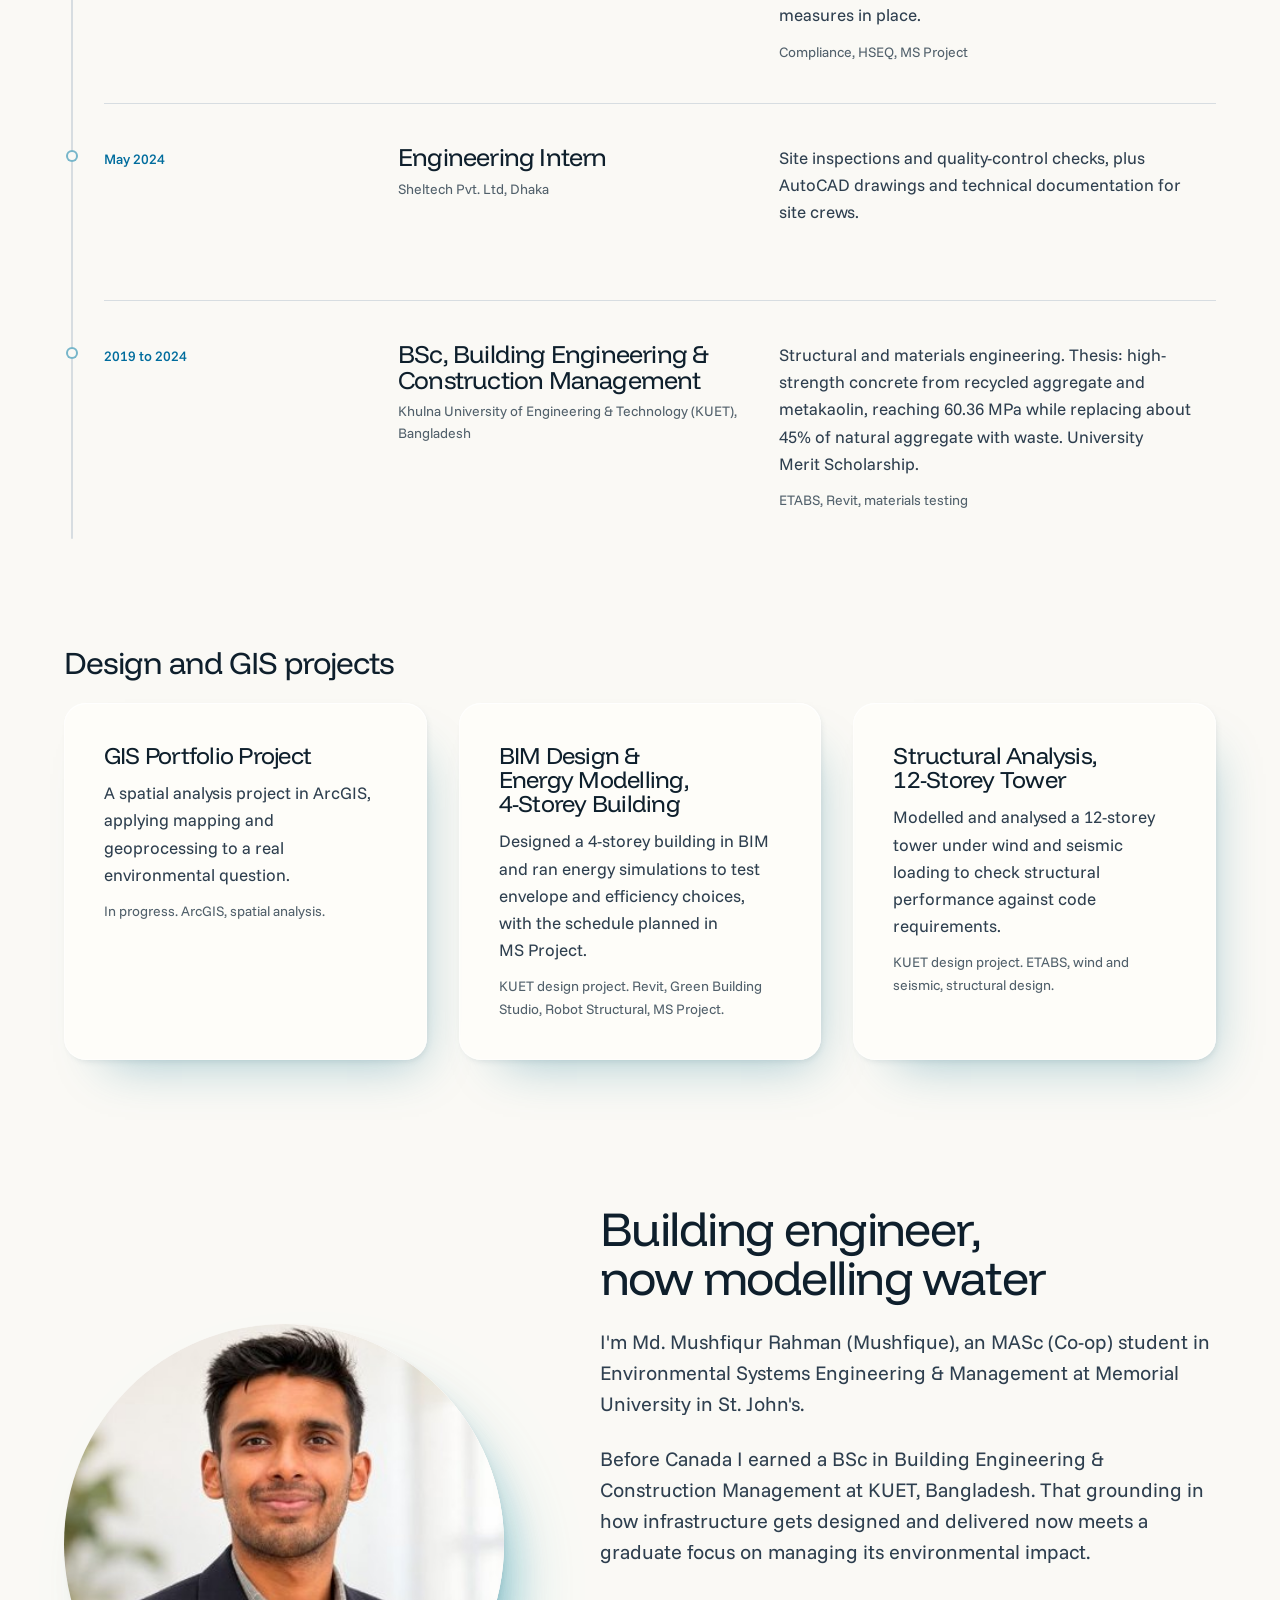
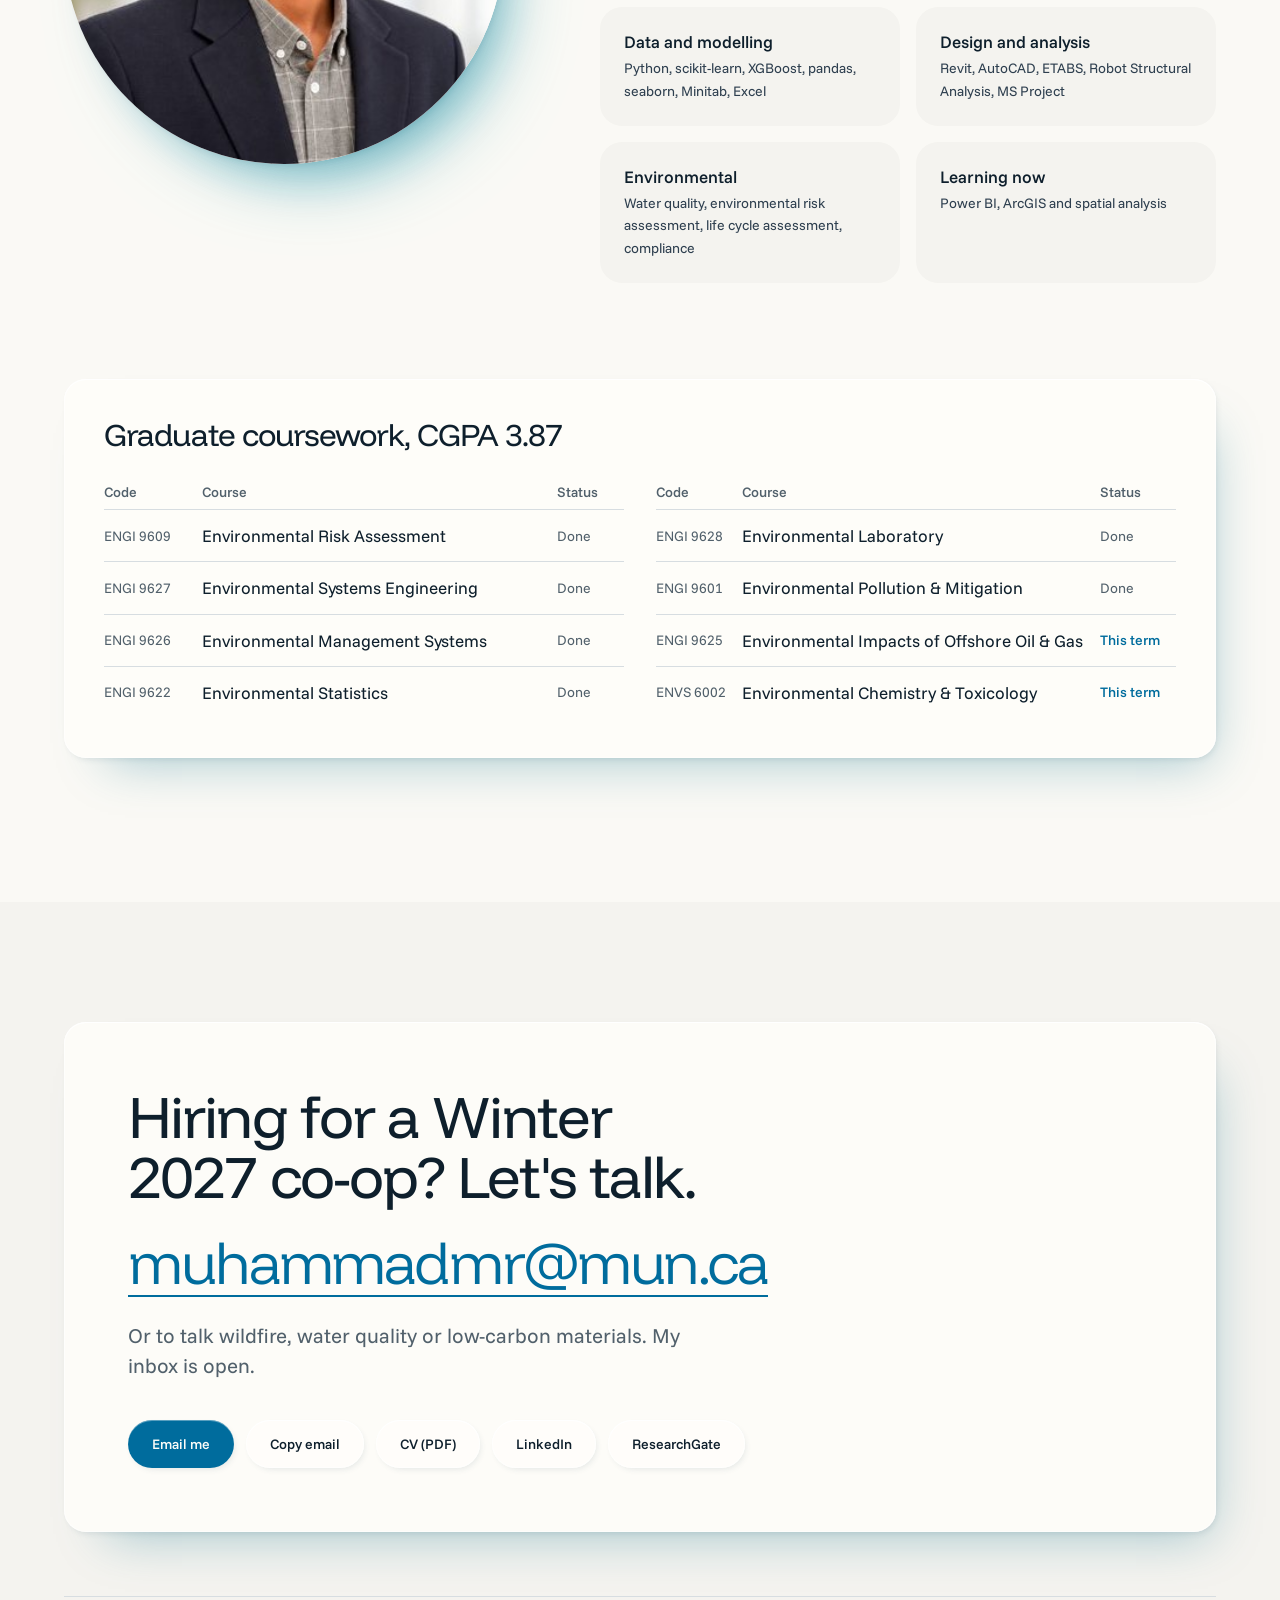
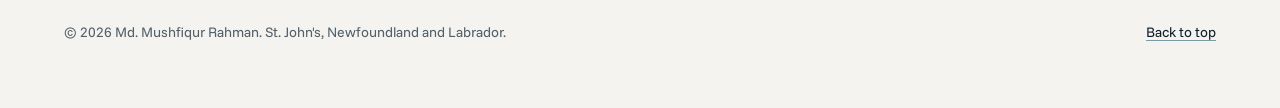
==== commit 6812383f: "Redesign portfolio in the Refract style" ====
--- a/index.html
+++ b/index.html
@@ -8,11 +8,11 @@
 <meta property="og:title" content="Mushfiqur Rahman, machine learning for safer water" />
 <meta property="og:description" content="Wildfire and water-quality research at Memorial University, five papers on low-carbon building, and a Winter 2027 co-op search." />
 <meta property="og:image" content="https://muhammadmr128.github.io/img/mushfique-photo.jpg" />
-<meta name="theme-color" content="#c3cad2" media="(prefers-color-scheme: light)" />
-<meta name="theme-color" content="#151b22" media="(prefers-color-scheme: dark)" />
+<meta name="theme-color" content="#faf9f5" media="(prefers-color-scheme: light)" />
+<meta name="theme-color" content="#0d1620" media="(prefers-color-scheme: dark)" />
 <link rel="preconnect" href="https://fonts.googleapis.com" />
 <link rel="preconnect" href="https://fonts.gstatic.com" crossorigin />
-<link rel="stylesheet" href="https://fonts.googleapis.com/css2?family=Hanken+Grotesk:wght@500;600&family=Newsreader:ital,opsz,wght@0,6..72,400;0,6..72,500;1,6..72,400&family=IBM+Plex+Mono:wght@400;500&display=swap" />
+<link rel="stylesheet" href="https://fonts.googleapis.com/css2?family=Funnel+Display:wght@300;400;500&family=Funnel+Sans:wght@400;500&display=swap" />
 <link rel="stylesheet" href="css/styles.css" />
 </head>
 <body>
@@ -20,7 +20,8 @@
 <div class="progress" id="progress" aria-hidden="true"></div>
 
 <header class="nav">
-  <div class="container nav-in">
+  <div class="container">
+  <div class="nav-in">
     <a class="brand" href="#top" aria-label="Mushfiqur Rahman, back to top">Mushfiqur Rahman</a>
     <nav class="nav-links" aria-label="Sections">
       <a href="#now" class="now-link hide-sm">Now</a>
@@ -35,12 +36,14 @@
       </button>
     </nav>
   </div>
+  </div>
 </header>
 
 <main id="top">
 
   <!-- ============ HERO: the result itself ============ -->
   <section class="hero" aria-labelledby="hero-h">
+    <div class="pool pool--hero" aria-hidden="true"><canvas data-light="hero"></canvas></div>
     <div class="container hero-grid">
       <div class="hero-text">
         <h1 id="hero-h">Machine learning for safer water.</h1>
@@ -52,7 +55,7 @@
         <p class="hero-note">MASc (Co-op), Memorial University, St. John's. Seeking a Winter 2027 co-op.</p>
       </div>
 
-      <div class="sheet" role="group" aria-label="Results sheet from the wildfire turbidity model">
+      <div class="sheet clear cast" role="group" aria-label="Results sheet from the wildfire turbidity model">
         <div class="sheet-head">
           <h2>Turbidity model, results</h2>
           <span class="num">2000 to <b>2026</b></span>
@@ -76,19 +79,19 @@
             <tr class="pick"><td>Alberta model, Labrador inputs only</td><td class="num">243</td></tr>
           </tbody>
         </table>
-        <p class="sheet-foot"><span>Magenta marks the best fit and the widest miss.</span><span>Transfer is one pilot comparison.</span></p>
+        <p class="sheet-foot"><span>Highlighted: the best fit and the widest miss.</span><span>Transfer is one pilot comparison.</span></p>
       </div>
     </div>
   </section>
 
   <!-- ============ NOW ============ -->
-  <section id="now" class="well" aria-labelledby="now-h">
+  <section id="now" aria-labelledby="now-h">
     <div class="container now-grid">
       <div>
         <h2 id="now-h">What I'm working on now</h2>
         <p class="meta">Updated <time datetime="2026-09">September 2026</time></p>
       </div>
-      <ul class="rows">
+      <ul class="rows clear">
         <li><span class="k">Studying</span><div><strong>MASc (Co-op), Environmental Systems Engineering &amp; Management</strong><p>Memorial University of Newfoundland, expected 2027. This term: offshore oil and gas impacts, and environmental chemistry and toxicology.</p></div></li>
         <li><span class="k">Researching</span><div><strong>Wildfire impacts on source-water quality</strong><p>Models that predict river turbidity and explain what drives it in burned watersheds.</p></div></li>
         <li><span class="k">Learning</span><div><strong>Power BI, ArcGIS and spatial analysis</strong><p>Microsoft's Power BI training (data modelling, DAX, dashboards), working toward an ArcGIS certification.</p></div></li>
@@ -116,7 +119,7 @@
         <div><dt>Why there</dt><dd>2016 Fort McMurray, 2023 and 2024 Churchill Falls fires</dd></div>
       </dl>
 
-      <div class="pipe" id="pipe">
+      <div class="pipe clear" id="pipe">
         <div class="pipe-side">
           <h3>How the model was built</h3>
           <div class="pipe-steps" role="tablist" aria-label="Machine-learning pipeline steps"></div>
@@ -131,52 +134,57 @@
     </div>
   </section>
 
-  <!-- ============ FIGURES ============ -->
+  <!-- ============ FIGURES: sticky diptych ============ -->
   <section aria-labelledby="figs-h">
-    <div class="container">
-      <div class="head">
+    <div class="container sticky-stack">
+      <div class="pane-sticky">
         <h2 id="figs-h">What the model found</h2>
         <p class="lead">Nitrogen, colour and metals drive turbidity: the chemical signature of wildfire runoff.</p>
-      </div>
-      <div class="figs">
-        <figure class="fig fig--wide">
+        <ol class="fig-index">
+            <li><a href="#fig-1"><span class="num">1</span><span>Extra Trees was the best model on every metric</span></a></li>
+            <li><a href="#fig-2"><span class="num">2</span><span>Predictions track real measurements</span></a></li>
+            <li><a href="#fig-3"><span class="num">3</span><span>Nitrogen, colour and metals dominate</span></a></li>
+            <li><a href="#fig-4"><span class="num">4</span><span>Errors are small and unbiased</span></a></li>
+        </ol>
+        <p class="chart-note">Figures 1 to 4: project results on the Peace-Athabasca dataset (823 samples, 80/20 train/test split). Select any figure to open it full size.</p>
+      </div>
+      <div class="pane-scroll">
+        <figure class="fig clear" id="fig-1">
           <a class="shot" href="img/ml-model-comparison.png" target="_blank" rel="noopener"><img src="img/ml-model-comparison.png" width="1784" height="484" loading="lazy" alt="Three bar charts comparing Extra Trees, Gradient Boosting, Random Forest and XGBoost on R², RMSE and MAE. Extra Trees has the highest R² (about 0.77) and the lowest RMSE and MAE."></a>
           <figcaption><span class="fig-title"><span class="num">1</span>Extra Trees was the best model on every metric</span><span class="cap">Four ensemble models scored on held-out test data. R² (left, higher is better) is the share of turbidity variation explained; RMSE and MAE (lower is better) are prediction errors in NTU.</span></figcaption>
         </figure>
-        <figure class="fig">
+        <figure class="fig clear" id="fig-2">
           <a class="shot" href="img/ml-observed-vs-predicted.png" target="_blank" rel="noopener"><img src="img/ml-observed-vs-predicted.png" width="1384" height="1184" loading="lazy" alt="Four scatter plots of observed versus predicted turbidity: Random Forest R² 0.719, Extra Trees R² 0.775, Gradient Boosting R² 0.720, XGBoost R² 0.685."></a>
           <figcaption><span class="fig-title"><span class="num">2</span>Predictions track real measurements</span><span class="cap">Each dot is a held-out water sample; dots on the red 1:1 line are perfect predictions. Extra Trees (top right) reaches R² = 0.775.</span></figcaption>
         </figure>
-        <div class="fig-stack">
-          <figure class="fig">
+        <figure class="fig clear" id="fig-3">
             <a class="shot" href="img/ml-feature-importance.png" target="_blank" rel="noopener"><img src="img/ml-feature-importance.png" width="784" height="584" loading="lazy" alt="Horizontal bar chart of the top 15 feature importances in the Extra Trees model. Total nitrogen is about 0.52, followed by true colour, total manganese, total aluminium and total iron."></a>
             <figcaption><span class="fig-title"><span class="num">3</span>Nitrogen, colour and metals dominate</span><span class="cap">Top 15 inputs by importance. Total nitrogen leads by about 5×, followed by colour, manganese, aluminium and iron.</span></figcaption>
           </figure>
-          <figure class="fig">
+        <figure class="fig clear" id="fig-4">
             <a class="shot" href="img/ml-residuals.png" target="_blank" rel="noopener"><img src="img/ml-residuals.png" width="682" height="384" loading="lazy" alt="Histogram of Extra Trees residuals, sharply peaked and centred on zero with a long thin tail toward large positive errors."></a>
             <figcaption><span class="fig-title"><span class="num">4</span>Errors are small and unbiased</span><span class="cap">Residuals for Extra Trees peak sharply at zero; only a few extreme turbidity events sit in the tail.</span></figcaption>
           </figure>
-        </div>
-      </div>
-      <p class="chart-note">Figures 1 to 4: project results on the Peace-Athabasca dataset (823 samples, 80/20 train/test split). Select any figure to open it full size.</p>
-    </div>
-  </section>
-
-  <!-- ============ TRANSFER: the ink band ============ -->
-  <section class="band" aria-labelledby="tr-h">
+      </div>
+    </div>
+  </section>
+
+  <!-- ============ TRANSFER: a figure in sun ============ -->
+  <section class="transfer-sec" aria-labelledby="tr-h">
     <div class="container band-grid">
       <div class="band-text">
         <h2 id="tr-h">Same model, a different river</h2>
         <p class="lead">I ran the Alberta model on Labrador's Churchill River, near the 2024 Churchill Falls fires. It over-predicted by about 17×.</p>
-      </div>
-      <div class="band-text">
-        <div class="big-pair">
+        <p>The Churchill is hydro-regulated, tidal at the mouth and carries far less metal, and Labrador has only a handful of grab samples to retrain on. The method transfers; the fitted model has to be retrained on local hydrology. The next version predicts turbidity from what the province measures well: daily discharge, water level and fire timing.</p>
+      </div>
+      <div class="pool-frame">
+        <div class="pool pool--inset" aria-hidden="true"><canvas data-light="transfer"></canvas></div>
+        <div class="big-pair clear cast">
           <div><b class="hot">243</b><span>NTU predicted</span></div>
           <div><b>14</b><span>NTU measured</span></div>
         </div>
-        <p>The Churchill is hydro-regulated, tidal at the mouth and carries far less metal, and Labrador has only a handful of grab samples to retrain on. The method transfers; the fitted model has to be retrained on local hydrology. The next version predicts turbidity from what the province measures well: daily discharge, water level and fire timing.</p>
-      </div>
-      <figure class="transfer" id="c-transfer">
+      </div>
+      <figure class="transfer clear" id="c-transfer">
         <div class="plot"></div>
         <figcaption>Figure 5. Observed against predicted turbidity on the Churchill River. A pilot test on one comparison, illustrative rather than statistical.</figcaption>
       </figure>
@@ -204,7 +212,7 @@
         <button class="chip" type="button" data-f="energy" aria-pressed="false">Building energy</button>
       </div>
       <div class="pubs" id="pubs">
-        <article class="pub" data-type="journal" data-topic="materials" data-first="false">
+        <article class="pub clear lift" data-type="journal" data-topic="materials" data-first="false">
           <span class="yr">2025</span>
           <div>
             <h3>Combined influence of modified recycled concrete aggregate and metakaolin on high-strength concrete production: Experimental assessment and machine learning quantifications with advanced SHAP and PDP analyses</h3>
@@ -219,7 +227,7 @@
             <p class="links"><a class="textlink" href="https://doi.org/10.1016/j.conbuildmat.2025.139897" target="_blank" rel="noopener">Read the paper (DOI)</a></p>
           </details>
         </article>
-        <article class="pub" data-type="journal" data-topic="energy" data-first="false">
+        <article class="pub clear lift" data-type="journal" data-topic="energy" data-first="false">
           <span class="yr">2025</span>
           <div>
             <h3>Investigating the energy-efficiency of Glauber's salt as PCM-enhanced mortar in building envelope</h3>
@@ -234,7 +242,7 @@
             <p class="links"><a class="textlink" href="https://doi.org/10.1080/17512549.2025.2547399" target="_blank" rel="noopener">Read the paper (DOI)</a></p>
           </details>
         </article>
-        <article class="pub" data-type="conference" data-topic="materials" data-first="true">
+        <article class="pub clear lift" data-type="conference" data-topic="materials" data-first="true">
           <span class="yr">2024</span>
           <div>
             <h3>Fresh and hardened properties of high-strength concrete using coal bottom ash and silica fume</h3>
@@ -248,7 +256,7 @@
             <p class="links"><a class="textlink" href="https://www.researchgate.net/profile/Md-Mushfiqur-Rahman-6" target="_blank" rel="noopener">View on ResearchGate</a></p>
           </details>
         </article>
-        <article class="pub" data-type="conference" data-topic="materials" data-first="true">
+        <article class="pub clear lift" data-type="conference" data-topic="materials" data-first="true">
           <span class="yr">2024</span>
           <div>
             <h3>Enhancing concrete mechanical performance through metakaolin and improved recycled concrete aggregates</h3>
@@ -262,7 +270,7 @@
             <p class="links"><a class="textlink" href="https://www.researchgate.net/profile/Md-Mushfiqur-Rahman-6" target="_blank" rel="noopener">View on ResearchGate</a></p>
           </details>
         </article>
-        <article class="pub" data-type="conference" data-topic="energy" data-first="false">
+        <article class="pub clear lift" data-type="conference" data-topic="energy" data-first="false">
           <span class="yr">2023</span>
           <div>
             <h3>Impact of exterior facade materials on energy performance of residential structures in Bangladesh</h3>
@@ -324,17 +332,17 @@
 
       <h3 class="earlier-head">Design and GIS projects</h3>
       <div class="earlier">
-        <article>
+        <article class="clear lift">
           <h3>GIS Portfolio Project</h3>
           <p>A spatial analysis project in ArcGIS, applying mapping and geoprocessing to a real environmental question.</p>
           <p class="where">In progress. ArcGIS, spatial analysis.</p>
         </article>
-        <article>
+        <article class="clear lift">
           <h3>BIM Design &amp; Energy Modelling, 4-Storey Building</h3>
           <p>Designed a 4-storey building in BIM and ran energy simulations to test envelope and efficiency choices, with the schedule planned in MS Project.</p>
           <p class="where">KUET design project. Revit, Green Building Studio, Robot Structural, MS Project.</p>
         </article>
-        <article>
+        <article class="clear lift">
           <h3>Structural Analysis, 12-Storey Tower</h3>
           <p>Modelled and analysed a 12-storey tower under wind and seismic loading to check structural performance against code requirements.</p>
           <p class="where">KUET design project. ETABS, wind and seismic, structural design.</p>
@@ -363,7 +371,7 @@
         </div>
       </div>
 
-      <div class="courses">
+      <div class="courses clear">
         <h3>Graduate coursework, CGPA 3.87</h3>
         <div class="cols">
           <table>
@@ -392,15 +400,19 @@
   <!-- ============ CONTACT + FOOTER ============ -->
   <footer id="contact" class="contact" aria-labelledby="contact-h">
     <div class="container">
-      <h2 id="contact-h">Hiring for a Winter 2027 co-op? Let's talk.</h2>
+      <div class="contact-card clear">
+        <div>
+          <h2 id="contact-h">Hiring for a Winter 2027 co-op? Let's talk.</h2>
       <a class="mail" href="mailto:muhammadmr@mun.ca">muhammadmr@mun.ca</a>
       <p class="lead">Or to talk wildfire, water quality or low-carbon materials. My inbox is open.</p>
-      <div class="socials">
+        </div>
+        <div class="socials">
         <a class="btn btn--primary" href="mailto:muhammadmr@mun.ca">Email me</a>
         <button class="btn" type="button" id="copyEmail">Copy email</button>
         <a class="btn" href="Mushfiqur_Rahman_CV.pdf" target="_blank" rel="noopener" download>CV (PDF)</a>
         <a class="btn" href="https://www.linkedin.com/in/muhammad-mushfiqur-rahman-eng/" target="_blank" rel="noopener">LinkedIn</a>
         <a class="btn" href="https://www.researchgate.net/profile/Md-Mushfiqur-Rahman-6" target="_blank" rel="noopener">ResearchGate</a>
+      </div>
       </div>
       <div class="colophon">
         <span>© <span id="year">2026</span> Md. Mushfiqur Rahman. St. John's, Newfoundland and Labrador.</span>
--- a/css/styles.css
+++ b/css/styles.css
@@ -1,366 +1,360 @@
-/* Hallmark · v2.0.0 · redesign: full · theme: almanac (deal: manual, no Node on this machine) · genre: editorial · posture: restrained · job: hire · shape: case-led portfolio · hero: Stage · nav: edge-aligned, wordmark and five links with the CV · footer: statement, the email set large over the links · signature: the Labrador transfer result printed as a results sheet in the hero */
-/* Hallmark · pre-emit critique: P4 H4 E4 S5 R4 V4 · weakest: P, a portfolio argues less than a product; led with the failed transfer (243 NTU predicted, 14 measured) because it is the finding only this researcher has */
-/* Hallmark · dropped the river particle canvas, the typing headline, the marquee, count-ups, card tilt, magnetic buttons, the scroll progress bar and the timeline fill · Almanac keeps still apart from state, and the type now carries the page */
-/* Hallmark · dropped emoji badges on the portrait and the flag in the facts · gate 11 refuses emoji as icons */
-/* Hallmark · reworded "Hi, I'm Mushfique. I engineer for the environment." to "Machine learning for safer water." · the LinkedIn banner line, specific to this research */
-/* Hallmark · motion: by request · the owner asked for a more animated site; Almanac's stillness is overridden with one hero entrance, scroll reveals, count-ups and chart growth, transform and opacity only, all off under reduced motion and visible without script */
+/* Hallmark · v2.0.0 · redesign: full · theme: refract (by request for a modern, motion-led site; deal: manual, no Node on this machine) · refract: water/pool · genre: atmospheric · posture: restrained · job: hire · shape: case-led portfolio · hero: Stage, the head on paper, the results sheet as a clear panel lying in live water light · nav: floating pill · footer: statement, the email in a clear panel · scroll pattern: sticky diptych on the figures · signature: the Labrador transfer result in the pool, 243 NTU predicted against 14 measured */
+/* Hallmark · pre-emit critique: P4 H4 E4 S5 R4 V5 · weakest: P, a portfolio argues less than a product; the moving water is earned because the research is about water, and the failed transfer still leads */
+/* Hallmark · lit grounds: two, the hero and the transfer figure, never in a row · motion: caustics at pool speed (pauses off screen, still frame under reduced motion), one hero entrance, reveal-once, one scroll pattern */
+/* Hallmark · dropped the Almanac system (slate paper, Newsreader, mono figures) · the owner asked for something more modern with more motion */
 @import url("./tokens.css");
 @import url("./base.css");
 
-/* ---------- Page frame ---------- */
-body { color: var(--color-ink-2); }
-h1, h2, h3 { color: var(--color-ink); }
-h1 { letter-spacing: -0.035em; line-height: 0.98; }
-.num { font-family: var(--font-outlier); font-variant-numeric: tabular-nums; }
-small, figcaption, .meta { font-size: var(--text-sm); color: var(--color-muted); }
-a { color: var(--color-ink); text-decoration-color: var(--color-accent); text-underline-offset: 0.15em; transition: text-decoration-thickness var(--dur-micro) var(--ease-out); }
-a:hover { text-decoration-thickness: 2px; }
-.skip { position: absolute; left: var(--space-md); top: var(--space-xs); z-index: var(--z-tooltip); padding: var(--space-xs) var(--space-md); background: var(--color-ink); color: var(--color-paper); transform: translateY(-200%); }
+/* ---------- Frame ---------- */
+body { color: var(--color-ink-2); line-height: 1.6; }
+h1, h2, h3 { color: var(--color-ink); line-height: 1.02; }
+h1 { font-size: var(--text-display); letter-spacing: -0.04em; }
+.num { font-variant-numeric: tabular-nums; }
+.meta, small, figcaption { font-size: var(--text-sm); color: var(--color-muted); }
+a { color: var(--color-ink); text-decoration-color: color-mix(in oklab, var(--color-accent) 60%, transparent); text-underline-offset: 0.18em; transition: color var(--dur-micro) var(--ease-out), text-decoration-color var(--dur-micro) var(--ease-out); }
+a:hover { color: var(--color-accent); text-decoration-color: var(--color-accent); }
+.skip { position: absolute; left: var(--space-md); top: var(--space-xs); z-index: var(--z-tooltip); padding: var(--space-xs) var(--space-md); border-radius: var(--radius-pill); background: var(--color-ink); color: var(--color-paper); transform: translateY(-200%); }
 .skip:focus-visible { transform: none; }
-
 section { padding-block: var(--section-gap) 0; }
-.section-end { padding-bottom: var(--section-gap); }
+
+/* Clear surfaces: white over the light, never blurred, shadow tinted by the water */
+.clear { background: var(--color-surface); border-radius: var(--radius-card); box-shadow: var(--edge-light), var(--shadow-card); }
+.cast { box-shadow: var(--edge-light), var(--shadow-card), var(--shadow-cast); }
+.lift { transition: transform var(--dur-short) var(--ease-out), box-shadow var(--dur-short) var(--ease-out); }
+.lift:hover { transform: translateY(-2px); box-shadow: var(--edge-light), var(--shadow-lift); }
 
 /* ---------- Controls ---------- */
-.btn { display: inline-flex; align-items: center; justify-content: center; gap: var(--space-xs); min-height: 48px; padding: 0 var(--space-lg); border: var(--rule-hair) solid var(--color-ink); border-radius: var(--radius-pill); background: transparent; color: var(--color-ink); font: 500 var(--text-sm)/1 var(--font-display); text-decoration: none; cursor: pointer; transition: background-color var(--dur-micro) var(--ease-out), color var(--dur-micro) var(--ease-out), border-color var(--dur-micro) var(--ease-out); }
-.btn:hover { background: var(--color-paper-2); }
+.btn { display: inline-flex; align-items: center; justify-content: center; gap: var(--space-xs); min-height: 48px; padding: 0 var(--space-lg); border: 0; border-radius: var(--radius-pill); background: var(--color-surface); color: var(--color-ink); box-shadow: var(--edge-light), var(--shadow-card); font: 500 var(--text-sm)/1 var(--font-body); text-decoration: none; cursor: pointer; transition: background-color var(--dur-short) var(--ease-out), color var(--dur-short) var(--ease-out), transform var(--dur-micro) var(--ease-out), box-shadow var(--dur-short) var(--ease-out); }
+.btn:hover { color: var(--color-ink); transform: translateY(-1px); box-shadow: var(--edge-light), var(--shadow-lift); }
 .btn:active { transform: translateY(1px); }
-.btn--primary { background: var(--color-accent); border-color: var(--color-accent); color: var(--color-accent-ink); }
-.btn--primary:hover { background: var(--color-accent-2); border-color: var(--color-accent-2); }
-.btn svg { width: 16px; height: 16px; flex-shrink: 0; }
-.textlink { font-family: var(--font-display); font-weight: 500; font-size: var(--text-sm); text-decoration: underline; text-decoration-color: var(--color-accent); }
-
-/* ---------- Nav: edge-aligned ---------- */
-.nav { position: sticky; top: 0; z-index: var(--z-sticky-nav); background: var(--color-paper); border-bottom: var(--rule-bar) solid var(--color-rule-2); }
-.nav-in { display: flex; align-items: center; justify-content: space-between; gap: var(--space-lg); min-height: var(--nav-h); }
-.brand { font: 600 var(--text-lg)/1 var(--font-display); letter-spacing: -0.02em; color: var(--color-ink); text-decoration: none; }
-.nav-links { display: flex; align-items: center; gap: var(--space-lg); }
-.nav-links a:not(.btn) { font: 500 var(--text-sm)/1 var(--font-display); color: var(--color-muted); text-decoration: none; padding-block: var(--space-xs); border-bottom: var(--rule-bar) solid transparent; transition: color var(--dur-micro) var(--ease-out), border-color var(--dur-micro) var(--ease-out); }
-.nav-links a:not(.btn):hover { color: var(--color-ink); }
-.nav-links a.active { color: var(--color-ink); border-bottom-color: var(--color-accent); }
-.nav-links .btn { min-height: 40px; padding: 0 var(--space-md); }
-.theme-btn { display: inline-grid; place-items: center; width: 40px; height: 40px; border: var(--rule-hair) solid var(--color-rule-2); border-radius: var(--radius-pill); background: transparent; color: var(--color-ink); cursor: pointer; transition: background-color var(--dur-micro) var(--ease-out); }
+.btn--primary { background: var(--color-accent); color: var(--color-accent-ink); box-shadow: inset 0 1px 0 oklch(100% 0 0 / 0.35), var(--shadow-card); }
+.btn--primary:hover { background: var(--color-accent-hi); color: var(--color-accent-ink); box-shadow: inset 0 1px 0 oklch(100% 0 0 / 0.35), var(--shadow-lift); }
+.textlink { font-weight: 500; text-decoration: underline; }
+
+/* ---------- Nav: floating pill ---------- */
+.nav { position: sticky; top: 0; z-index: var(--z-sticky-nav); padding-top: var(--space-md); pointer-events: none; }
+.nav-in { pointer-events: auto; display: flex; align-items: center; justify-content: space-between; gap: var(--space-lg); min-height: 60px; padding: var(--space-xs) var(--space-xs) var(--space-xs) var(--space-lg); background: color-mix(in oklab, var(--color-surface-solid) 96%, transparent); border-radius: var(--radius-pill); box-shadow: var(--edge-light), var(--shadow-card); }
+.brand { font: 500 var(--text-lg)/1 var(--font-display); letter-spacing: -0.02em; color: var(--color-ink); text-decoration: none; white-space: nowrap; }
+.nav-links { display: flex; align-items: center; gap: var(--space-2xs); }
+.nav-links a:not(.btn) { position: relative; padding: var(--space-sm); border-radius: var(--radius-pill); font: 500 var(--text-sm)/1 var(--font-body); color: var(--color-muted); text-decoration: none; transition: color var(--dur-micro) var(--ease-out), background-color var(--dur-micro) var(--ease-out); }
+.nav-links a:not(.btn):hover { color: var(--color-ink); background: var(--color-paper-2); }
+.nav-links a.active { color: var(--color-accent); background: var(--color-accent-soft); }
+.nav-links .btn { min-height: 44px; padding: 0 var(--space-lg); margin-left: var(--space-xs); }
+.theme-btn { display: inline-grid; place-items: center; width: 44px; height: 44px; border: 0; border-radius: 50%; background: transparent; color: var(--color-ink); cursor: pointer; transition: background-color var(--dur-micro) var(--ease-out); }
 .theme-btn:hover { background: var(--color-paper-2); }
 .theme-btn svg { width: 18px; height: 18px; }
-@media (max-width: 60rem) { .hide-sm { display: none; } .nav-links { gap: var(--space-md); } }
+@media (max-width: 60rem) { .hide-sm { display: none; } }
+
+/* ---------- The light (live caustics) ---------- */
+.pool { position: absolute; overflow: hidden; background: var(--color-shade); isolation: isolate; }
+.pool canvas { position: absolute; inset: 0; width: 100%; height: 100%; display: block; }
+.pool::after { content: ""; position: absolute; inset: 0; pointer-events: none; border-radius: inherit; box-shadow: inset 0 0 0 1px oklch(100% 0 0 / 0.35), inset 0 -40px 80px -40px oklch(52% 0.09 220 / 0.35); }
 
 /* ---------- Hero: Stage ---------- */
-.hero { padding: 0; }
-.hero-grid { display: grid; grid-template-columns: minmax(0, 5fr) minmax(0, 7fr); gap: var(--space-3xl); align-items: center; min-height: calc(100dvh - var(--nav-h)); padding-block: var(--space-2xl); }
+.hero { position: relative; padding: 0; margin-top: calc(-1 * var(--nav-h)); }
+.pool--hero { top: 0; right: 0; bottom: 0; width: min(56%, 980px); border-bottom-left-radius: calc(var(--radius-card) * 2); }
+.hero-grid { position: relative; z-index: var(--z-raised); display: grid; grid-template-columns: minmax(0, 5fr) minmax(0, 6fr); gap: var(--space-3xl); align-items: center; min-height: 100dvh; padding-block: calc(var(--nav-h) + var(--space-xl)) var(--space-2xl); }
 .hero-text { display: grid; gap: var(--space-lg); align-content: center; }
-.hero-text .lead { color: var(--color-ink-2); max-width: 34ch; }
+.hero-text .lead { color: var(--color-muted); max-width: 32ch; }
 .hero-actions { display: flex; flex-wrap: wrap; gap: var(--space-sm); margin-top: var(--space-xs); }
 .hero-note { font-size: var(--text-sm); color: var(--color-muted); max-width: 40ch; }
 
-/* The sheet: the printed results page */
-.sheet { background: var(--color-sheet); border-top: var(--rule-bar) solid var(--color-ink); padding: var(--space-xl); }
+/* The results sheet, a clear panel in the light */
+.sheet { padding: var(--space-xl); max-width: 600px; justify-self: end; width: 100%; }
 .sheet-head { display: flex; justify-content: space-between; align-items: baseline; gap: var(--space-md); flex-wrap: wrap; }
-.sheet-head h2 { font-size: var(--text-xl); letter-spacing: -0.015em; }
-.sheet-head .num { font-size: var(--text-lg); color: var(--color-ink); }
-.sheet-head .num b { font-weight: 500; color: var(--color-accent); }
+.sheet-head h2 { font-size: var(--text-xl); letter-spacing: -0.02em; }
+.sheet-head .num { font-size: var(--text-sm); color: var(--color-muted); }
+.sheet-head .num b { font-weight: 500; color: var(--color-ink); }
 .results { width: 100%; border-collapse: collapse; margin-top: var(--space-lg); }
-.results caption { text-align: left; font: 500 var(--text-sm)/1.3 var(--font-body); color: var(--color-muted); padding-bottom: var(--space-xs); }
-.results th { font: 500 var(--text-sm)/1.3 var(--font-body); color: var(--color-muted); text-align: left; padding: var(--space-xs) 0; border-bottom: var(--rule-bar) solid var(--color-rule-2); }
+.results caption { text-align: left; font-size: var(--text-sm); color: var(--color-muted); padding-bottom: var(--space-xs); }
+.results th { font: 500 var(--text-sm)/1.3 var(--font-body); color: var(--color-muted); text-align: left; padding: var(--space-xs) var(--space-sm); border-bottom: var(--rule-hair) solid var(--color-rule); }
 .results th.num, .results td.num { text-align: right; }
-.results td { padding: var(--space-sm) 0; border-top: var(--rule-hair) solid var(--color-rule); color: var(--color-ink); }
-.results td.num { font-family: var(--font-outlier); font-size: var(--text-md); }
-.results tr.pick td { color: var(--color-accent); background: var(--color-accent-soft); }
-.results tr.pick td:first-child { padding-left: var(--space-xs); }
-.results tr.pick td:last-child { padding-right: var(--space-xs); }
+.results td { padding: var(--space-sm); border-top: var(--rule-hair) solid var(--color-rule); color: var(--color-ink); }
+.results tbody tr:first-child td { border-top: 0; }
+.results td.num { font: 400 var(--text-xl)/1 var(--font-display); letter-spacing: -0.02em; }
+.results tr.pick td { background: var(--color-accent-soft); color: var(--color-accent); }
+.results tr.pick td:first-child { border-radius: var(--radius-inner) 0 0 var(--radius-inner); }
+.results tr.pick td:last-child { border-radius: 0 var(--radius-inner) var(--radius-inner) 0; }
+.results tr.pick + tr td { border-top-color: transparent; }
 .results + .results { margin-top: var(--space-xl); }
-.sheet-foot { display: flex; justify-content: space-between; gap: var(--space-md); flex-wrap: wrap; margin-top: var(--space-lg); padding-top: var(--space-sm); border-top: var(--rule-hair) solid var(--color-rule-2); font-size: var(--text-sm); font-style: italic; color: var(--color-muted); }
+.rbar { display: block; height: 3px; margin-top: var(--space-xs); border-radius: var(--radius-pill); background: var(--color-shade); transform-origin: 0 50%; transform: scaleX(var(--v)); }
+tr.pick .rbar { background: var(--color-accent); }
+.sheet-foot { display: flex; justify-content: space-between; gap: var(--space-md); flex-wrap: wrap; margin-top: var(--space-lg); font-size: var(--text-sm); color: var(--color-muted); }
 
 /* ---------- Head blocks ---------- */
-.head { display: grid; grid-template-columns: minmax(0, 5fr) minmax(0, 7fr); gap: var(--gap-columns); align-items: end; padding-bottom: var(--space-lg); border-bottom: var(--rule-bar) solid var(--color-rule-2); margin-bottom: var(--space-2xl); }
-.head .lead { color: var(--color-ink-2); }
-.head--stack { grid-template-columns: minmax(0, 1fr); }
-
-/* ---------- Now: rows on a well ---------- */
-.well { background: var(--color-paper-2); padding-block: var(--section-gap-s); margin-top: 0; }
-.now-grid { display: grid; grid-template-columns: minmax(0, 4fr) minmax(0, 8fr); gap: var(--gap-columns); }
-.now-grid h2 { font-size: var(--text-section); }
+.head { display: grid; grid-template-columns: minmax(0, 6fr) minmax(0, 6fr); gap: var(--gap-columns); align-items: end; margin-bottom: var(--space-2xl); }
+.head .lead { color: var(--color-muted); }
+
+/* ---------- Now ---------- */
+.now-grid { display: grid; grid-template-columns: minmax(0, 4fr) minmax(0, 8fr); gap: var(--gap-columns); align-items: start; }
+.now-grid > div:first-child { position: sticky; top: calc(var(--nav-h) + var(--space-xl)); }
 .now-grid .meta { margin-top: var(--space-md); }
-.rows { list-style: none; margin: 0; padding: 0; border-top: var(--rule-bar) solid var(--color-rule-2); }
-.rows > li { display: grid; grid-template-columns: minmax(0, 2fr) minmax(0, 6fr); gap: var(--gap-columns); padding-block: var(--space-lg); border-bottom: var(--rule-hair) solid var(--color-rule); }
-.rows .k { font: 500 var(--text-sm)/1.6 var(--font-display); color: var(--color-muted); }
-.rows strong { display: block; font: 600 var(--text-lg)/1.25 var(--font-display); color: var(--color-ink); letter-spacing: -0.01em; }
+.rows { list-style: none; margin: 0; padding: var(--space-sm) var(--space-xl); }
+.rows > li { display: grid; grid-template-columns: minmax(0, 2fr) minmax(0, 6fr); gap: var(--gap-columns); padding-block: var(--space-lg); border-top: var(--rule-hair) solid var(--color-rule); }
+.rows > li:first-child { border-top: 0; }
+.rows .k { display: inline-flex; align-self: start; justify-self: start; padding: var(--space-2xs) var(--space-sm); border-radius: var(--radius-pill); background: var(--color-accent-soft); color: var(--color-accent); font: 500 var(--text-sm)/1.4 var(--font-body); }
+.rows strong { display: block; font: 400 var(--text-xl)/1.2 var(--font-display); color: var(--color-ink); letter-spacing: -0.02em; }
 .rows p { margin-top: var(--space-2xs); }
 
 /* ---------- Research ---------- */
+.project-title { font-size: var(--text-title); max-width: 46ch; margin-bottom: var(--space-xl); }
 .facts { display: grid; grid-template-columns: repeat(3, minmax(0, 1fr)); gap: var(--space-lg) var(--gap-columns); margin: 0 0 var(--space-2xl); }
-.facts div { border-top: var(--rule-hair) solid var(--color-rule-2); padding-top: var(--space-sm); }
+.facts div { border-top: var(--rule-hair) solid var(--color-rule); padding-top: var(--space-sm); }
 .facts dt { font-size: var(--text-sm); color: var(--color-muted); }
 .facts dd { margin: var(--space-2xs) 0 0; color: var(--color-ink); font-weight: 500; }
-.project-title { font-size: var(--text-title); max-width: 46ch; margin-bottom: var(--space-xl); }
-
-.pipe { display: grid; grid-template-columns: minmax(0, 4fr) minmax(0, 8fr); gap: var(--gap-columns); background: var(--color-sheet); border-top: var(--rule-bar) solid var(--color-ink); padding: var(--space-xl); }
+.pipe { display: grid; grid-template-columns: minmax(0, 4fr) minmax(0, 8fr); gap: var(--gap-columns); padding: var(--space-xl); }
 .pipe-side { display: grid; align-content: start; gap: var(--space-md); }
-.pipe-side h3 { font-size: var(--text-lg); }
-.pipe-steps { list-style: none; margin: 0; padding: 0; display: grid; border-top: var(--rule-hair) solid var(--color-rule); }
-.pstep { display: grid; grid-template-columns: 2.25rem minmax(0, 1fr); align-items: center; width: 100%; min-height: 48px; padding: var(--space-xs) var(--space-xs); border: 0; border-bottom: var(--rule-hair) solid var(--color-rule); background: transparent; color: var(--color-muted); font: 500 var(--text-md)/1.2 var(--font-display); text-align: left; cursor: pointer; transition: background-color var(--dur-micro) var(--ease-out), color var(--dur-micro) var(--ease-out); }
-.pstep .n { font-family: var(--font-outlier); font-size: var(--text-sm); }
+.pipe-side h3 { font-size: var(--text-xl); }
+.pipe-steps { display: grid; gap: var(--space-2xs); }
+.pstep { position: relative; overflow: hidden; display: grid; grid-template-columns: 2.25rem minmax(0, 1fr); align-items: center; width: 100%; min-height: 48px; padding: var(--space-xs) var(--space-sm); border: 0; border-radius: var(--radius-inner); background: transparent; color: var(--color-muted); font: 500 var(--text-md)/1.2 var(--font-body); text-align: left; cursor: pointer; transition: background-color var(--dur-micro) var(--ease-out), color var(--dur-micro) var(--ease-out); }
+.pstep .n { font-variant-numeric: tabular-nums; font-size: var(--text-sm); }
 .pstep:hover { color: var(--color-ink); background: var(--color-paper-2); }
 .pstep[aria-selected="true"] { color: var(--color-accent); background: var(--color-accent-soft); }
-.pstep:focus-visible { outline-offset: -2px; }
-.pipe-play { justify-self: start; }
-.pipe-panel { display: grid; grid-template-columns: minmax(0, 5fr) minmax(0, 7fr); gap: var(--space-xl); align-items: start; min-height: 260px; padding-left: var(--space-xl); border-left: var(--rule-hair) solid var(--color-rule); }
-.pipe-panel .big { font: 500 clamp(3.5rem, 6vw, 6rem)/0.95 var(--font-outlier); letter-spacing: -0.04em; color: var(--color-ink); }
+.pstep::after { content: ""; position: absolute; left: var(--space-sm); right: var(--space-sm); bottom: 6px; height: 2px; border-radius: var(--radius-pill); background: var(--color-accent); transform: scaleX(0); transform-origin: 0 50%; }
+.pipe.playing .pstep[aria-selected="true"]::after { animation: fill 3200ms linear forwards; }
+@keyframes fill { to { transform: scaleX(1); } }
+.pipe-play { justify-self: start; margin-top: var(--space-xs); }
+.pipe-panel { display: grid; grid-template-columns: minmax(0, 5fr) minmax(0, 7fr); gap: var(--space-xl); align-items: start; min-height: 280px; padding: var(--space-xl); border-radius: var(--radius-inner); background: var(--color-paper-2); }
+.pipe-panel .big { font: 300 clamp(4rem, 7vw, 7rem)/0.9 var(--font-display); letter-spacing: -0.05em; color: var(--color-accent); font-variant-numeric: tabular-nums; }
 .pipe-panel .big small { display: block; margin-top: var(--space-sm); font: 500 var(--text-sm)/1.3 var(--font-body); letter-spacing: 0; color: var(--color-muted); }
-.pipe-panel h4 { margin: 0 0 var(--space-sm); font: 600 var(--text-xl)/1.2 var(--font-display); letter-spacing: -0.015em; color: var(--color-ink); }
+.pipe-panel h4 { margin: 0 0 var(--space-sm); font: 400 var(--text-2xl)/1.1 var(--font-display); letter-spacing: -0.025em; color: var(--color-ink); }
 .pipe-panel .in { animation: settle var(--dur-long) var(--ease-out) both; }
-@keyframes settle { from { opacity: 0; transform: translateY(8px); } to { opacity: 1; transform: none; } }
+.pipe-panel .in + .in { animation-delay: 60ms; }
+@keyframes settle { from { opacity: 0; transform: translateY(10px); } to { opacity: 1; transform: none; } }
 .tools { margin-top: var(--space-xl); font-size: var(--text-sm); color: var(--color-muted); }
 
-/* ---------- Figures: showcase ---------- */
-.figs { display: grid; grid-template-columns: minmax(0, 7fr) minmax(0, 5fr); gap: var(--space-2xl) var(--gap-columns); }
-.fig { margin: 0; display: grid; gap: var(--space-md); align-content: start; }
-.fig--wide { grid-column: 1 / -1; }
-.fig-stack { display: grid; gap: var(--space-2xl); align-content: start; }
-.shot { display: block; background: oklch(98.5% 0.004 245); outline: var(--rule-hair) solid var(--color-rule-2); outline-offset: -1px; padding: var(--space-md); cursor: zoom-in; transition: outline-color var(--dur-micro) var(--ease-out); }
-.shot:hover { outline-color: var(--color-accent); }
-.shot img { width: 100%; height: auto; }
-.fig figcaption { display: grid; gap: var(--space-2xs); max-width: 62ch; }
-.fig-title { font: 600 var(--text-lg)/1.25 var(--font-display); letter-spacing: -0.01em; color: var(--color-ink); }
-.fig-title .num { font-weight: 400; color: var(--color-muted); margin-right: var(--space-xs); }
+/* ---------- Figures: sticky diptych ---------- */
+.sticky-stack { display: grid; grid-template-columns: minmax(0, 5fr) minmax(0, 7fr); gap: var(--space-2xl) var(--space-3xl); }
+.pane-sticky { position: sticky; top: calc(var(--nav-h) + var(--space-xl)); align-self: start; display: grid; gap: var(--space-lg); }
+.pane-sticky .lead { color: var(--color-muted); }
+.fig-index { list-style: none; margin: var(--space-md) 0 0; padding: 0; display: grid; gap: var(--space-2xs); }
+.fig-index a { display: grid; grid-template-columns: 2rem minmax(0, 1fr); align-items: center; min-height: 44px; padding: var(--space-xs) var(--space-sm); border-radius: var(--radius-inner); color: var(--color-muted); text-decoration: none; transition: background-color var(--dur-short) var(--ease-out), color var(--dur-short) var(--ease-out); }
+.fig-index a:hover { background: var(--color-paper-2); color: var(--color-ink); }
+.fig-index a.on { background: var(--color-accent-soft); color: var(--color-accent); }
+.pane-scroll { display: grid; gap: var(--space-2xl); }
+.fig { margin: 0; padding: var(--space-md); display: grid; gap: var(--space-md); scroll-margin-top: calc(var(--nav-h) + var(--space-xl)); }
+.shot { display: block; overflow: hidden; border-radius: var(--radius-inner); background: var(--color-plate); cursor: zoom-in; }
+.shot img { width: 100%; height: auto; transition: transform 700ms var(--ease-out); }
+.shot:hover img { transform: scale(1.03); }
+.fig figcaption { display: grid; gap: var(--space-2xs); padding: 0 var(--space-xs) var(--space-xs); }
+.fig-title { font: 400 var(--text-xl)/1.2 var(--font-display); letter-spacing: -0.02em; color: var(--color-ink); }
+.fig-title .num { color: var(--color-accent); margin-right: var(--space-xs); }
 .cap { font-size: var(--text-md); color: var(--color-ink-2); }
-.chart-note { margin-top: var(--space-xl); font-size: var(--text-sm); font-style: italic; color: var(--color-muted); max-width: 80ch; }
-
-/* ---------- Transfer: ink band ---------- */
-.band { background: var(--color-band); color: var(--color-band-ink); padding-block: var(--section-gap-s); margin-top: var(--section-gap); }
-.band h2 { color: var(--color-band-ink); }
-.band a { color: var(--color-band-ink); }
-.band-grid { display: grid; grid-template-columns: minmax(0, 5fr) minmax(0, 7fr); gap: var(--space-2xl) var(--gap-columns); align-items: start; }
-.band-text { display: grid; gap: var(--space-lg); padding-top: var(--space-lg); border-top: var(--rule-hair) solid var(--color-band-rule); }
-.band-text .lead { color: var(--color-band-ink); }
-.band-text p { color: var(--color-band-muted); }
-.band .big-pair { display: grid; grid-template-columns: repeat(2, minmax(0, 1fr)); border-top: var(--rule-hair) solid var(--color-band-rule); }
-.big-pair div { padding: var(--space-lg) var(--space-lg) 0 0; }
-.big-pair div + div { padding-left: var(--space-lg); border-left: var(--rule-hair) solid var(--color-band-rule); }
-.big-pair b { display: block; font: 500 var(--text-display)/1 var(--font-outlier); letter-spacing: -0.04em; color: var(--color-band-ink); }
-.big-pair b.hot { color: var(--color-band-accent); }
-.big-pair span { display: block; margin-top: var(--space-xs); font-size: var(--text-sm); color: var(--color-band-muted); }
-.transfer { position: relative; margin: var(--space-2xl) 0 0; grid-column: 1 / -1; }
+.chart-note { font-size: var(--text-sm); color: var(--color-muted); max-width: 52ch; }
+
+/* ---------- Transfer: a figure in sun ---------- */
+.transfer-sec { background: var(--color-paper-2); padding-block: var(--section-gap-s); margin-top: var(--section-gap); }
+.band-grid { display: grid; grid-template-columns: minmax(0, 5fr) minmax(0, 7fr); gap: var(--space-2xl) var(--space-3xl); align-items: center; }
+.band-text { display: grid; gap: var(--space-lg); }
+.band-text .lead { color: var(--color-ink-2); }
+.band-text p:not(.lead) { color: var(--color-ink-2); }
+.pool-frame { position: relative; min-height: 460px; border-radius: calc(var(--radius-card) * 1.5); }
+.pool--inset { inset: 0; border-radius: inherit; }
+.big-pair { position: absolute; left: var(--space-xl); right: var(--space-xl); bottom: var(--space-xl); display: grid; grid-template-columns: repeat(2, minmax(0, 1fr)); padding: var(--space-xl); }
+.big-pair div { padding-right: var(--space-lg); }
+.big-pair div + div { padding: 0 0 0 var(--space-xl); border-left: var(--rule-hair) solid var(--color-rule); }
+.big-pair b { display: block; font: 300 var(--text-figure)/0.9 var(--font-display); letter-spacing: -0.05em; color: var(--color-ink); font-variant-numeric: tabular-nums; }
+.big-pair b.hot { color: var(--color-accent); }
+.big-pair span { display: block; margin-top: var(--space-sm); font-size: var(--text-sm); color: var(--color-muted); }
+.transfer { position: relative; grid-column: 1 / -1; margin: var(--space-xl) 0 0; padding: var(--space-xl); }
 .transfer .plot svg { width: 100%; height: auto; overflow: visible; }
-.transfer .lbl { fill: var(--color-band-ink); font-family: var(--font-body); }
-.transfer .val { fill: var(--color-band-ink); font-family: var(--font-outlier); }
-.transfer .axis { stroke: var(--color-band-rule); stroke-width: 1; }
-.transfer .tick { fill: var(--color-band-muted); font-family: var(--font-outlier); }
-.transfer .bar { fill: var(--color-band-ink); }
-.transfer .bar.hi { fill: var(--color-band-accent); }
+.transfer .lbl { fill: var(--color-ink); font-family: var(--font-body); }
+.transfer .val { fill: var(--color-ink); font-family: var(--font-display); }
+.transfer .axis { stroke: var(--color-rule); stroke-width: 1; }
+.transfer .tick { fill: var(--color-muted); font-family: var(--font-body); }
+.transfer .bar { fill: var(--color-shade-2); transform-box: fill-box; transform-origin: 0 50%; }
+.transfer .bar.hi { fill: var(--color-accent); }
 .transfer .hit { fill: transparent; }
-.transfer figcaption { margin-top: var(--space-md); color: var(--color-band-muted); font-style: italic; }
-.tip { position: absolute; z-index: var(--z-tooltip); pointer-events: none; padding: var(--space-xs) var(--space-sm); background: var(--color-sheet); color: var(--color-ink); font-size: var(--text-sm); white-space: nowrap; opacity: 0; transition: opacity var(--dur-micro) var(--ease-out); }
-
-/* ---------- Publications: index ---------- */
-.figures { display: flex; flex-wrap: wrap; row-gap: var(--space-lg); margin: 0 0 var(--space-2xl); }
-.figures div { display: flex; flex-direction: column-reverse; justify-content: flex-end; flex: 1 1 0; min-width: 9rem; padding: 0 var(--space-lg); border-left: var(--rule-hair) solid var(--color-rule-2); }
-.figures div:first-child { padding-left: 0; border-left: 0; }
-.figures dd { margin: 0; font: 500 var(--text-display-s)/1 var(--font-outlier); letter-spacing: -0.04em; color: var(--color-ink); }
+.transfer figcaption { margin-top: var(--space-md); }
+.tip { position: absolute; z-index: var(--z-tooltip); pointer-events: none; padding: var(--space-xs) var(--space-sm); border-radius: var(--radius-inner); background: var(--color-ink); color: var(--color-paper); font-size: var(--text-sm); white-space: nowrap; opacity: 0; transition: opacity var(--dur-micro) var(--ease-out); }
+
+/* ---------- Publications ---------- */
+.figures { display: grid; grid-template-columns: repeat(4, minmax(0, 1fr)); gap: var(--gap-columns); margin: 0 0 var(--space-2xl); }
+.figures div { display: flex; flex-direction: column-reverse; justify-content: flex-end; padding: var(--space-lg); border-radius: var(--radius-card); background: var(--color-paper-2); }
+.figures dd { margin: 0; font: 300 var(--text-display-s)/1 var(--font-display); letter-spacing: -0.04em; color: var(--color-ink); font-variant-numeric: tabular-nums; }
 .figures dt { margin-top: var(--space-xs); font-size: var(--text-sm); color: var(--color-muted); }
-
 .filters { display: flex; flex-wrap: wrap; gap: var(--space-xs); margin-bottom: var(--space-lg); }
-.chip { min-height: 40px; padding: 0 var(--space-md); border: var(--rule-hair) solid var(--color-rule-2); border-radius: var(--radius-pill); background: transparent; color: var(--color-ink); font: 500 var(--text-sm)/1 var(--font-display); cursor: pointer; transition: background-color var(--dur-micro) var(--ease-out), color var(--dur-micro) var(--ease-out); }
-.chip:hover { background: var(--color-paper-2); }
-.chip[aria-pressed="true"] { background: var(--color-ink); border-color: var(--color-ink); color: var(--color-paper); }
-.pubs { border-top: var(--rule-bar) solid var(--color-rule-2); }
-.pub { display: grid; grid-template-columns: minmax(0, 1fr) minmax(0, 8fr) minmax(0, 3fr); gap: var(--space-sm) var(--gap-columns); padding-block: var(--space-xl); border-bottom: var(--rule-hair) solid var(--color-rule); }
+.chip { min-height: 44px; padding: 0 var(--space-lg); border: 0; border-radius: var(--radius-pill); background: var(--color-paper-2); color: var(--color-ink-2); font: 500 var(--text-sm)/1 var(--font-body); cursor: pointer; transition: background-color var(--dur-short) var(--ease-out), color var(--dur-short) var(--ease-out), box-shadow var(--dur-short) var(--ease-out); }
+.chip:hover { background: var(--color-paper-3); color: var(--color-ink); }
+.chip[aria-pressed="true"] { background: var(--color-accent); color: var(--color-accent-ink); box-shadow: var(--shadow-card); }
+.pubs { display: grid; gap: var(--space-md); }
+.pub { display: grid; grid-template-columns: minmax(0, 1fr) minmax(0, 8fr) minmax(0, 3fr); gap: var(--space-sm) var(--gap-columns); padding: var(--space-xl); }
 .pub.hide { display: none; }
-.pub .yr { font-family: var(--font-outlier); font-size: var(--text-md); color: var(--color-ink); padding-top: var(--space-3xs); }
+.pub .yr { font: 400 var(--text-lg)/1.2 var(--font-display); color: var(--color-accent); font-variant-numeric: tabular-nums; }
 .pub h3 { font-size: var(--text-lg); line-height: 1.3; letter-spacing: -0.01em; max-width: 60ch; }
 .pub .kind { margin-top: var(--space-xs); font-size: var(--text-sm); color: var(--color-muted); }
 .pub .kind b { font-weight: 500; color: var(--color-accent); }
 .pub .auth { margin-top: var(--space-xs); font-size: var(--text-sm); color: var(--color-ink-2); }
 .pub .auth b { font-weight: 500; color: var(--color-ink); }
-.pub .venue { font-size: var(--text-sm); font-style: italic; color: var(--color-muted); }
+.pub .venue { font-size: var(--text-sm); color: var(--color-muted); }
 .pub .hl { text-align: right; }
-.pub .hl b { display: block; font: 500 var(--text-3xl)/1 var(--font-outlier); letter-spacing: -0.03em; color: var(--color-ink); }
+.pub .hl b { display: block; font: 300 var(--text-3xl)/1 var(--font-display); letter-spacing: -0.03em; color: var(--color-ink); font-variant-numeric: tabular-nums; }
 .pub .hl span { display: block; margin-top: var(--space-xs); font-size: var(--text-sm); color: var(--color-muted); }
 .pub details { grid-column: 2 / 3; }
-.pub summary { display: inline-flex; align-items: center; min-height: 44px; cursor: pointer; font: 500 var(--text-sm)/1 var(--font-display); color: var(--color-ink); text-decoration: underline; text-decoration-color: var(--color-accent); text-underline-offset: 0.2em; }
-.pub summary:hover { text-decoration-thickness: 2px; }
+.pub summary { display: inline-flex; align-items: center; min-height: 44px; cursor: pointer; font: 500 var(--text-sm)/1 var(--font-body); color: var(--color-accent); }
+.pub summary:hover { color: var(--color-accent-hi); }
 .pub details p { margin-top: var(--space-xs); max-width: 65ch; }
 .pub .links { margin-top: var(--space-sm); }
-.foot-note { margin-top: var(--space-lg); font-size: var(--text-sm); font-style: italic; color: var(--color-muted); }
-
-/* ---------- Experience: rows ---------- */
-.tl { list-style: none; margin: 0; padding: 0; }
-.tl > li:first-child { padding-top: 0; }
-.tl > li { display: grid; grid-template-columns: minmax(0, 3fr) minmax(0, 4fr) minmax(0, 5fr); gap: var(--space-xs) var(--gap-columns); padding-block: var(--space-xl); border-bottom: var(--rule-hair) solid var(--color-rule); }
-.tl .when { font-family: var(--font-outlier); font-size: var(--text-sm); color: var(--color-ink); padding-top: var(--space-2xs); }
+.foot-note { margin-top: var(--space-lg); font-size: var(--text-sm); color: var(--color-muted); }
+
+/* ---------- Experience ---------- */
+.tl { list-style: none; margin: 0; padding: 0 0 0 var(--space-xl); position: relative; }
+.tl::before, .tl::after { content: ""; position: absolute; left: 7px; top: var(--space-sm); bottom: var(--space-sm); width: 2px; border-radius: var(--radius-pill); background: var(--color-rule); }
+.tl::after { background: var(--color-accent); transform-origin: 50% 0; transform: scaleY(var(--p, 1)); }
+.tl > li { position: relative; display: grid; grid-template-columns: minmax(0, 3fr) minmax(0, 4fr) minmax(0, 5fr); gap: var(--space-xs) var(--gap-columns); padding-block: var(--space-xl); border-top: var(--rule-hair) solid var(--color-rule); }
+.tl > li:first-child { border-top: 0; padding-top: 0; }
+.tl > li::before { content: ""; position: absolute; left: calc(-1 * var(--space-xl) + 2px); top: calc(var(--space-xl) + 6px); width: 12px; height: 12px; border-radius: 50%; background: var(--color-paper); box-shadow: inset 0 0 0 2px var(--color-shade-2); transition: background-color var(--dur-short) var(--ease-out), box-shadow var(--dur-short) var(--ease-out); }
+.tl > li:first-child::before { top: 6px; }
+.tl > li.lit::before { background: var(--color-accent); box-shadow: inset 0 0 0 2px var(--color-accent), 0 0 0 5px var(--color-accent-soft); }
+.tl .when { font-size: var(--text-sm); font-weight: 500; color: var(--color-accent); padding-top: var(--space-2xs); font-variant-numeric: tabular-nums; }
 .tl h3 { font-size: var(--text-xl); }
 .tl .org { display: block; margin-top: var(--space-xs); font-size: var(--text-sm); color: var(--color-muted); }
 .tl .tools { margin-top: var(--space-sm); }
 .tl li.next h3 { color: var(--color-accent); }
-.earlier { display: grid; grid-template-columns: repeat(3, minmax(0, 1fr)); gap: var(--gap-columns); margin-top: var(--space-3xl); }
+.earlier-head { margin-top: var(--space-3xl); font-size: var(--text-2xl); }
+.earlier { display: grid; grid-template-columns: repeat(3, minmax(0, 1fr)); gap: var(--gap-columns); margin-top: var(--space-lg); }
+.earlier article { display: grid; align-content: start; gap: var(--space-sm); padding: var(--space-xl); min-height: 260px; }
 .earlier h3 { font-size: var(--text-title); }
-.earlier article { display: grid; align-content: start; gap: var(--space-sm); padding-top: var(--space-md); border-top: var(--rule-bar) solid var(--color-rule-2); min-height: 240px; }
 .earlier .where { font-size: var(--text-sm); color: var(--color-muted); }
-.earlier-head { margin-top: var(--space-3xl); font-size: var(--text-2xl); }
-.earlier-head + .earlier { margin-top: var(--space-lg); }
-
-/* ---------- About: split with portrait ---------- */
-.about-grid { display: grid; grid-template-columns: minmax(0, 5fr) minmax(0, 7fr); gap: var(--space-2xl) var(--gap-columns); align-items: start; }
-.portrait { margin: 0; display: grid; gap: var(--space-sm); }
-.portrait .frame { aspect-ratio: 1; max-width: 420px; border-radius: 50%; overflow: hidden; outline: var(--rule-hair) solid var(--color-rule-2); outline-offset: 6px; }
-.portrait img { width: 100%; height: 100%; object-fit: cover; transform: scale(1.06); }
+
+/* ---------- About ---------- */
+.about-grid { display: grid; grid-template-columns: minmax(0, 5fr) minmax(0, 7fr); gap: var(--space-2xl) var(--space-3xl); align-items: center; }
+.portrait { margin: 0; position: relative; }
+.portrait .frame { aspect-ratio: 1; max-width: 440px; border-radius: 50%; overflow: hidden; box-shadow: var(--edge-light), var(--shadow-card), var(--shadow-cast); }
+.portrait img { width: 100%; height: 100%; object-fit: cover; transform: scale(1.06); transition: transform 900ms var(--ease-out); }
+.portrait:hover img { transform: scale(1.12); }
 .about-body { display: grid; gap: var(--space-lg); }
-.about-body h2 { margin-bottom: var(--space-xs); }
 .about-body p { font-size: var(--text-lg); line-height: 1.55; }
-.skills { display: grid; grid-template-columns: repeat(2, minmax(0, 1fr)); gap: var(--space-lg) var(--gap-columns); margin: var(--space-lg) 0 0; }
-.skills div { border-top: var(--rule-hair) solid var(--color-rule-2); padding-top: var(--space-sm); }
-.skills dt { font: 600 var(--text-md)/1.3 var(--font-display); color: var(--color-ink); }
-.skills dd { margin: var(--space-2xs) 0 0; color: var(--color-ink-2); }
-.courses { margin-top: var(--space-3xl); }
+.skills { display: grid; grid-template-columns: repeat(2, minmax(0, 1fr)); gap: var(--space-md); margin: var(--space-md) 0 0; }
+.skills div { padding: var(--space-lg); border-radius: var(--radius-card); background: var(--color-paper-2); }
+.skills dt { font: 500 var(--text-md)/1.3 var(--font-body); color: var(--color-ink); }
+.skills dd { margin: var(--space-2xs) 0 0; color: var(--color-ink-2); font-size: var(--text-sm); }
+.courses { margin-top: var(--space-3xl); padding: var(--space-xl); }
 .courses h3 { font-size: var(--text-2xl); margin-bottom: var(--space-lg); }
 .courses table { width: 100%; border-collapse: collapse; }
-.courses th { font: 500 var(--text-sm)/1.3 var(--font-body); color: var(--color-muted); text-align: left; padding: var(--space-xs) var(--space-md) var(--space-xs) 0; border-bottom: var(--rule-bar) solid var(--color-rule-2); white-space: nowrap; }
+.courses th { font: 500 var(--text-sm)/1.3 var(--font-body); color: var(--color-muted); text-align: left; padding: var(--space-xs) var(--space-md) var(--space-xs) 0; border-bottom: var(--rule-hair) solid var(--color-rule); white-space: nowrap; }
 .courses td { padding: var(--space-sm) var(--space-md) var(--space-sm) 0; border-top: var(--rule-hair) solid var(--color-rule); color: var(--color-ink); }
-.courses td.num { font-family: var(--font-outlier); font-size: var(--text-sm); white-space: nowrap; }
+.courses td.num { font-size: var(--text-sm); color: var(--color-muted); white-space: nowrap; }
 .courses td.st { color: var(--color-muted); font-size: var(--text-sm); }
-.courses tr.ip td.st { color: var(--color-accent); }
-.courses .cols { columns: 2; column-gap: var(--gap-columns); }
-
-/* ---------- Contact + footer: statement ---------- */
-.contact { margin-top: var(--section-gap); padding-block: var(--section-gap-s) var(--space-2xl); background: var(--color-band); color: var(--color-band-ink); }
-.contact h2 { color: var(--color-band-ink); font-size: var(--text-display-s); max-width: 22ch; }
-.contact .mail { display: inline-block; margin-top: var(--space-lg); font: 500 var(--text-display-s)/1.05 var(--font-outlier); letter-spacing: -0.04em; color: var(--color-band-ink); text-decoration: underline; text-decoration-color: var(--color-band-accent); text-decoration-thickness: 2px; text-underline-offset: 0.12em; overflow-wrap: anywhere; }
-.contact .mail:hover { text-decoration-thickness: 4px; }
-.contact p.lead { margin-top: var(--space-lg); color: var(--color-band-muted); }
-.socials { display: flex; flex-wrap: wrap; gap: var(--space-sm); margin-top: var(--space-2xl); }
-.contact a:not(.btn) { color: var(--color-band-ink); text-decoration-color: var(--color-band-accent); }
-.contact .btn { border-color: var(--color-band-rule); color: var(--color-band-ink); }
-.contact .btn:hover { background: color-mix(in oklab, var(--color-band-ink) 10%, transparent); }
-.contact .btn--primary { background: var(--color-band-accent); border-color: var(--color-band-accent); color: var(--color-accent-ink); }
-.contact .btn--primary:hover { background: color-mix(in oklab, var(--color-band-accent) 85%, var(--color-band-ink)); }
-.colophon { display: flex; justify-content: space-between; flex-wrap: wrap; gap: var(--space-md); margin-top: var(--space-3xl); padding-top: var(--space-lg); border-top: var(--rule-hair) solid var(--color-band-rule); font-size: var(--text-sm); color: var(--color-band-muted); }
+.courses tr.ip td.st { color: var(--color-accent); font-weight: 500; }
+.courses .cols { display: grid; grid-template-columns: repeat(2, minmax(0, 1fr)); gap: var(--gap-columns); }
+
+/* ---------- Contact + footer ---------- */
+.contact { margin-top: var(--section-gap); padding-block: var(--section-gap-s) var(--space-2xl); background: var(--color-paper-2); }
+.contact-card { display: grid; grid-template-columns: minmax(0, 1fr); gap: var(--space-xl); padding: var(--space-2xl); }
+.contact h2 { font-size: var(--text-display-s); max-width: 18ch; }
+.contact .mail { display: inline-block; margin-top: var(--space-lg); font: 300 var(--text-display-s)/1.05 var(--font-display); letter-spacing: -0.04em; color: var(--color-accent); text-decoration: none; overflow-wrap: anywhere; background-image: linear-gradient(var(--color-accent), var(--color-accent)); background-size: 100% 2px; background-position: 0 100%; background-repeat: no-repeat; padding-bottom: var(--space-2xs); }
+.contact .mail:hover { color: var(--color-accent-hi); }
+.contact p.lead { margin-top: var(--space-lg); color: var(--color-muted); }
+.socials { display: flex; flex-wrap: wrap; gap: var(--space-sm); }
+.colophon { display: flex; justify-content: space-between; flex-wrap: wrap; gap: var(--space-md); margin-top: var(--space-2xl); padding-top: var(--space-lg); border-top: var(--rule-hair) solid var(--color-rule); font-size: var(--text-sm); color: var(--color-muted); }
 
 /* ---------- Toast + lightbox ---------- */
-.toast { position: fixed; left: 50%; bottom: var(--space-lg); z-index: var(--z-toast); padding: var(--space-sm) var(--space-lg); background: var(--color-ink); color: var(--color-paper); font-size: var(--text-sm); opacity: 0; transform: translate(-50%, 8px); pointer-events: none; transition: opacity var(--dur-short) var(--ease-out), transform var(--dur-short) var(--ease-out); }
+.toast { position: fixed; left: 50%; bottom: var(--space-lg); z-index: var(--z-toast); padding: var(--space-sm) var(--space-lg); border-radius: var(--radius-pill); background: var(--color-ink); color: var(--color-paper); font-size: var(--text-sm); box-shadow: var(--shadow-card); opacity: 0; transform: translate(-50%, 8px); pointer-events: none; transition: opacity var(--dur-short) var(--ease-out), transform var(--dur-short) var(--ease-out); }
 .toast.show { opacity: 1; transform: translate(-50%, 0); }
-.lb { position: fixed; inset: 0; z-index: var(--z-modal); display: grid; grid-template-columns: auto minmax(0, 1fr) auto; grid-template-rows: auto minmax(0, 1fr); gap: var(--space-md); padding: var(--space-lg); background: var(--color-scrim); color: oklch(94% 0.008 245); opacity: 0; visibility: hidden; transition: opacity var(--dur-short) var(--ease-out), visibility 0s linear var(--dur-short); }
+.lb { position: fixed; inset: 0; z-index: var(--z-modal); display: grid; grid-template-columns: auto minmax(0, 1fr) auto; grid-template-rows: auto minmax(0, 1fr); gap: var(--space-md); padding: var(--space-lg); background: var(--color-scrim); color: oklch(96% 0.006 220); opacity: 0; visibility: hidden; transition: opacity var(--dur-short) var(--ease-out), visibility 0s linear var(--dur-short); }
 .lb.open { opacity: 1; visibility: visible; transition: opacity var(--dur-short) var(--ease-out), visibility 0s; }
 .lb .bar { grid-column: 1 / -1; display: flex; justify-content: space-between; align-items: center; font-size: var(--text-sm); }
-.lb .cnt { font-family: var(--font-outlier); }
 .lb figure { margin: 0; grid-row: 2; grid-column: 2; display: grid; grid-template-rows: minmax(0, 1fr) auto; gap: var(--space-md); min-height: 0; }
-.lb img { align-self: center; max-height: 100%; width: auto; max-width: 100%; margin-inline: auto; object-fit: contain; background: oklch(98.5% 0.004 245); padding: var(--space-md); }
-.lb figcaption { max-width: 80ch; margin-inline: auto; color: oklch(86% 0.010 245); font-size: var(--text-md); }
-.lb figcaption b { color: oklch(96% 0.006 245); font-weight: 500; }
+.lb img { align-self: center; max-height: 100%; width: auto; max-width: 100%; margin-inline: auto; object-fit: contain; background: oklch(99.5% 0.004 95); padding: var(--space-md); border-radius: var(--radius-inner); transform: scale(0.97); transition: transform var(--dur-long) var(--ease-out); }
+.lb.open img { transform: none; }
+.lb figcaption { max-width: 80ch; margin-inline: auto; color: oklch(88% 0.010 220); font-size: var(--text-md); }
+.lb figcaption b { color: oklch(98% 0.004 220); font-weight: 500; }
 .lb .pv, .lb .nx { grid-row: 2; align-self: center; }
-.lb .lb-btn { min-height: 44px; padding: 0 var(--space-md); border: var(--rule-hair) solid oklch(60% 0.014 245); border-radius: var(--radius-pill); background: transparent; color: oklch(94% 0.008 245); font: 500 var(--text-sm)/1 var(--font-display); cursor: pointer; transition: background-color var(--dur-micro) var(--ease-out); }
-.lb .lb-btn:hover { background: oklch(94% 0.008 245 / 0.12); }
+.lb .lb-btn { min-height: 44px; padding: 0 var(--space-lg); border: 0; border-radius: var(--radius-pill); background: oklch(100% 0 0 / 0.12); color: oklch(98% 0.004 220); font: 500 var(--text-sm)/1 var(--font-body); cursor: pointer; transition: background-color var(--dur-micro) var(--ease-out); }
+.lb .lb-btn:hover { background: oklch(100% 0 0 / 0.22); }
+
+/* ---------- Progress (functional) ---------- */
+.progress { position: fixed; top: 0; left: 0; right: 0; height: 3px; z-index: calc(var(--z-sticky-nav) + 1); background: var(--color-accent); transform: scaleX(0); transform-origin: 0 50%; pointer-events: none; }
+
+/* =================================================================
+   Motion. Hidden states exist only under .motion (added by JS when
+   reduced motion is off), so the page is complete without script.
+   ================================================================= */
+@media (prefers-reduced-motion: no-preference) { html { scroll-behavior: smooth; } }
+
+/* Hero entrance: one settle, staggered */
+.motion .hero h1 .w { display: inline-block; opacity: 0; transform: translateY(0.5em); animation: rise 800ms var(--ease-out) forwards; animation-delay: calc(var(--i) * 70ms + 100ms); }
+.motion .hero .lead, .motion .hero-actions, .motion .hero-note { opacity: 0; transform: translateY(14px); animation: rise 700ms var(--ease-out) forwards; }
+.motion .hero .lead { animation-delay: 420ms; } .motion .hero-actions { animation-delay: 520ms; } .motion .hero-note { animation-delay: 620ms; }
+.motion .pool--hero { opacity: 0; transform: translateX(40px); animation: rise 1200ms var(--ease-out) 50ms forwards; }
+.motion .sheet { opacity: 0; transform: translateY(36px); animation: rise 1000ms var(--ease-out) 300ms forwards; }
+.motion .sheet tbody tr { opacity: 0; transform: translateY(8px); animation: rise 500ms var(--ease-out) forwards; animation-delay: calc(var(--i) * 80ms + 700ms); }
+.motion .rbar { transform: scaleX(0); transition: transform 1100ms var(--ease-out); transition-delay: calc(var(--i) * 80ms + 1000ms); }
+.motion .sheet.go .rbar { transform: scaleX(var(--v)); }
+@keyframes rise { to { opacity: 1; transform: none; } }
+
+/* Reveal-once */
+.motion [data-reveal] { opacity: 0; transform: translateY(28px); transition: opacity 800ms var(--ease-out), transform 800ms var(--ease-out), box-shadow var(--dur-short) var(--ease-out); transition-delay: calc(var(--i, 0) * 80ms); }
+.motion [data-reveal="left"] { transform: translateX(-24px); }
+.motion [data-reveal="scale"] { transform: scale(0.96); }
+.motion [data-reveal].in { opacity: 1; transform: none; }
+.motion .lift[data-reveal].in:hover { transform: translateY(-2px); transition-delay: 0s; }
+
+/* Transfer bars grow from the axis */
+.motion .transfer .bar { transform: scaleX(0); transition: transform 1400ms var(--ease-out); }
+.motion .transfer .bar:nth-of-type(2) { transition-delay: 200ms; } .motion .transfer .bar:nth-of-type(3) { transition-delay: 400ms; }
+.motion .transfer .val { opacity: 0; transition: opacity 500ms var(--ease-out) 1200ms; }
+.motion .transfer.in .bar { transform: none; } .motion .transfer.in .val { opacity: 1; }
+
+/* Experience line fills on scroll */
+.motion .tl::after { transform: scaleY(var(--p, 0)); }
+
+/* Contact underline draws in */
+.motion .contact .mail { background-size: 0 2px; transition: background-size 1000ms var(--ease-out) 300ms, color var(--dur-micro) var(--ease-out); }
+.motion .contact-card.in .mail { background-size: 100% 2px; }
+
+/* The one scroll pattern: sticky diptych, figures settle on their own view() */
+@supports (animation-timeline: view()) {
+  @media (prefers-reduced-motion: no-preference) and (min-width: 60rem) {
+    .pane-scroll .fig { animation: fig-in linear both; animation-timeline: view(); animation-range: entry 0% entry 70%; }
+    .pane-scroll .fig .shot img { animation: fig-img linear both; animation-timeline: view(); animation-range: entry 0% cover 50%; }
+    @keyframes fig-in { from { opacity: 0.2; transform: translateY(48px) scale(0.97); } to { opacity: 1; transform: none; } }
+    @keyframes fig-img { from { transform: scale(1.12); } to { transform: none; } }
+  }
+}
 
 /* ---------- Responsive ---------- */
 @media (max-width: 60rem) {
-  .hero-grid, .head, .now-grid, .pipe, .band-grid, .figs, .about-grid { grid-template-columns: minmax(0, 1fr); }
-  .hero-grid { min-height: 0; gap: var(--space-xl); padding-block: var(--space-xl) var(--space-2xl); }
-  .pipe-panel { grid-template-columns: minmax(0, 1fr); padding-left: 0; border-left: 0; padding-top: var(--space-lg); border-top: var(--rule-hair) solid var(--color-rule); min-height: 0; gap: var(--space-md); }
+  :root { --nav-h: 80px; }
+  .pool--hero { width: 100%; height: 62%; top: auto; bottom: 0; border-radius: calc(var(--radius-card) * 1.5) calc(var(--radius-card) * 1.5) 0 0; }
+  .hero-grid, .head, .now-grid, .pipe, .band-grid, .sticky-stack, .about-grid, .contact-card { grid-template-columns: minmax(0, 1fr); }
+  .hero-grid { min-height: 0; gap: var(--space-2xl); padding-block: calc(var(--nav-h) + var(--space-xl)) var(--space-xl); }
+  .sheet { justify-self: stretch; max-width: none; }
+  .now-grid > div:first-child, .pane-sticky { position: static; }
+  .fig-index { display: none; }
+  .pipe-panel { grid-template-columns: minmax(0, 1fr); min-height: 0; gap: var(--space-md); padding: var(--space-lg); }
   .facts { grid-template-columns: repeat(2, minmax(0, 1fr)); }
+  .figures { grid-template-columns: repeat(2, minmax(0, 1fr)); }
   .tl > li { grid-template-columns: minmax(0, 1fr); }
   .earlier { grid-template-columns: minmax(0, 1fr); }
-  .earlier article { min-height: 0; padding-bottom: var(--space-lg); }
-  .pub { grid-template-columns: minmax(0, 1fr); }
+  .earlier article { min-height: 0; }
+  .pub { grid-template-columns: minmax(0, 1fr); padding: var(--space-lg); }
   .pub .hl { text-align: left; }
   .pub details { grid-column: 1; }
-  .portrait .frame { max-width: 280px; }
+  .portrait .frame { max-width: 300px; }
+  .courses .cols { grid-template-columns: minmax(0, 1fr); gap: 0; }
+  .pool-frame { min-height: 380px; }
   .lb { grid-template-columns: minmax(0, 1fr); grid-template-rows: auto minmax(0, 1fr) auto; padding: var(--space-md); }
   .lb figure { grid-column: 1; }
   .lb .pv, .lb .nx { grid-row: 3; }
   .lb .pv { justify-self: start; } .lb .nx { justify-self: end; margin-top: calc(-1 * (44px + var(--space-md))); }
 }
 @media (max-width: 40rem) {
-  .sheet, .pipe { padding: var(--space-lg) var(--space-md); }
-  .rows > li { grid-template-columns: minmax(0, 1fr); gap: var(--space-2xs); }
+  .nav { padding-top: var(--space-xs); }
+  .nav > .container { padding-inline: var(--space-xs); }
+  .nav-in { padding-left: var(--space-md); gap: var(--space-xs); }
+  .nav-links .btn { padding: 0 var(--space-md); margin-left: 0; min-height: 40px; }
+  .brand { font-size: var(--text-md); }
+  .nav-links a:not(.btn) { padding: var(--space-xs); }
+  .theme-btn { width: 40px; height: 40px; }
+  .sheet, .pipe, .rows, .courses, .transfer, .contact-card, .earlier article { padding: var(--space-lg) var(--space-md); }
+  .rows > li { grid-template-columns: minmax(0, 1fr); gap: var(--space-xs); }
   .facts, .skills { grid-template-columns: minmax(0, 1fr); }
-  .figures div { min-width: 40%; padding-left: 0; border-left: 0; border-top: var(--rule-hair) solid var(--color-rule-2); padding-top: var(--space-sm); }
-  .band .big-pair { grid-template-columns: minmax(0, 1fr); }
-  .big-pair div + div { padding-left: 0; border-left: 0; border-top: var(--rule-hair) solid var(--color-band-rule); margin-top: var(--space-lg); }
-  .courses .cols { columns: 1; }
+  .big-pair { left: var(--space-md); right: var(--space-md); bottom: var(--space-md); padding: var(--space-lg); }
+  .big-pair div + div { padding-left: var(--space-lg); }
   .courses .code-col { display: none; }
+  .tl { padding-left: var(--space-lg); }
+  .tl::before, .tl::after { left: 4px; }
+  .tl > li::before { left: calc(-1 * var(--space-lg) - 1px); }
 }
-
-/* =================================================================
-   Motion layer (by request). Only active when JS adds .motion to <html>,
-   so the page is fully visible without script and under reduced motion.
-   ================================================================= */
-@media (prefers-reduced-motion: no-preference) { html { scroll-behavior: smooth; } }
-
-/* Scroll progress, drawn on the nav's bottom edge */
-.progress { position: fixed; top: 0; left: 0; right: 0; height: 3px; z-index: calc(var(--z-sticky-nav) + 1); background: var(--color-accent); transform: scaleX(0); transform-origin: 0 50%; pointer-events: none; }
-
-/* Hero entrance */
-.motion .hero h1 .w { display: inline-block; opacity: 0; transform: translateY(0.45em); animation: rise 700ms var(--ease-out) forwards; animation-delay: calc(var(--i) * 70ms + 80ms); }
-.motion .hero .lead, .motion .hero-actions, .motion .hero-note { opacity: 0; transform: translateY(14px); animation: rise 700ms var(--ease-out) forwards; }
-.motion .hero .lead { animation-delay: 420ms; }
-.motion .hero-actions { animation-delay: 520ms; }
-.motion .hero-note { animation-delay: 620ms; }
-.motion .sheet { opacity: 0; transform: translateY(28px); animation: rise 900ms var(--ease-out) 200ms forwards; }
-.motion .sheet tbody tr { opacity: 0; transform: translateX(-10px); animation: rise 500ms var(--ease-out) forwards; animation-delay: calc(var(--i) * 90ms + 600ms); }
-@keyframes rise { to { opacity: 1; transform: none; } }
-
-/* R² bars inside the hero sheet */
-.rbar { display: block; height: 3px; margin-top: var(--space-2xs); background: var(--color-rule); transform-origin: 0 50%; transform: scaleX(var(--v)); }
-tr.pick .rbar { background: var(--color-accent); }
-.motion .rbar { transform: scaleX(0); transition: transform 1100ms var(--ease-out); transition-delay: calc(var(--i) * 90ms + 900ms); }
-.motion .sheet.go .rbar { transform: scaleX(var(--v)); }
-
-/* The highlighted rows pulse once after landing */
-.motion .sheet.go tr.pick td { animation: flash 1400ms var(--ease-out) 1700ms 1 both; }
-@keyframes flash { 0% { background: var(--color-accent-soft); } 35% { background: color-mix(in oklab, var(--color-accent) 22%, transparent); } 100% { background: var(--color-accent-soft); } }
-
-/* Scroll reveals */
-.motion [data-reveal] { opacity: 0; transform: translateY(26px); transition: opacity 700ms var(--ease-out), transform 700ms var(--ease-out); transition-delay: calc(var(--i, 0) * 80ms); }
-.motion [data-reveal="left"] { transform: translateX(-26px); }
-.motion [data-reveal="scale"] { transform: scale(0.96); }
-.motion [data-reveal].in { opacity: 1; transform: none; }
-
-/* Head rules draw across */
-.motion .head { border-bottom-color: transparent; position: relative; }
-.motion .head::after { content: ""; position: absolute; left: 0; right: 0; bottom: calc(-1 * var(--rule-bar)); height: var(--rule-bar); background: var(--color-rule-2); transform: scaleX(0); transform-origin: 0 50%; transition: transform 1000ms var(--ease-out) 150ms; }
-.motion .head.in::after { transform: scaleX(1); }
-
-/* Figures: images settle in from a slight zoom, lift on hover */
-.shot { overflow: hidden; }
-.shot img { transition: transform 600ms var(--ease-out); }
-.shot:hover img { transform: scale(1.025); }
-.motion .fig[data-reveal] .shot img { transform: scale(1.08); transition: transform 1200ms var(--ease-out); }
-.motion .fig[data-reveal].in .shot img { transform: none; }
-.motion .fig[data-reveal].in .shot:hover img { transform: scale(1.025); }
-
-/* Transfer chart: bars grow from the axis */
-.transfer .bar { transform-box: fill-box; transform-origin: 0 50%; }
-.motion .transfer .bar { transform: scaleX(0); transition: transform 1400ms var(--ease-out); }
-.motion .transfer .bar:nth-of-type(2) { transition-delay: 200ms; }
-.motion .transfer .bar:nth-of-type(3) { transition-delay: 400ms; }
-.motion .transfer .val { opacity: 0; transition: opacity 500ms var(--ease-out) 1200ms; }
-.motion .transfer.in .bar { transform: none; }
-.motion .transfer.in .val { opacity: 1; }
-
-/* Stepper: a timer line fills the active step while playing */
-.pstep { position: relative; }
-.pstep::after { content: ""; position: absolute; left: 0; right: 0; bottom: -1px; height: 2px; background: var(--color-accent); transform: scaleX(0); transform-origin: 0 50%; }
-.pipe.playing .pstep[aria-selected="true"]::after { animation: fill 3200ms linear forwards; }
-@keyframes fill { to { transform: scaleX(1); } }
-
-/* Experience: a line that fills as you scroll */
-.tl { position: relative; padding-left: var(--space-xl); }
-.tl::before, .tl::after { content: ""; position: absolute; left: 6px; top: 0; bottom: 0; width: 2px; background: var(--color-rule); }
-.tl::after { background: var(--color-accent); transform-origin: 50% 0; transform: scaleY(var(--p, 1)); }
-.motion .tl::after { transform: scaleY(var(--p, 0)); }
-.tl > li { position: relative; }
-.tl > li::before { content: ""; position: absolute; left: calc(-1 * var(--space-xl) + 1px); top: calc(var(--space-xl) + 4px); width: 12px; height: 12px; border-radius: 50%; background: var(--color-paper); box-shadow: inset 0 0 0 2px var(--color-rule-2); transition: background-color var(--dur-short) var(--ease-out), box-shadow var(--dur-short) var(--ease-out); }
-.tl > li:first-child::before { top: 4px; }
-.tl > li.lit::before { background: var(--color-accent); box-shadow: inset 0 0 0 2px var(--color-accent); }
-
-/* Publications rows tint on hover */
-.pub { transition: background-color var(--dur-short) var(--ease-out); }
-.pub:hover { background: color-mix(in oklab, var(--color-paper-2) 60%, transparent); }
-
-/* Portrait: slow drift on hover */
-.portrait img { transition: transform 900ms var(--ease-out); }
-.portrait:hover img { transform: scale(1.1); }
-
-/* Contact email underline sweeps in */
-.motion .contact .mail[data-reveal] { text-decoration-color: transparent; transition: opacity 700ms var(--ease-out), transform 700ms var(--ease-out), text-decoration-color 600ms var(--ease-out) 500ms; }
-.motion .contact .mail[data-reveal].in { text-decoration-color: var(--color-band-accent); }
-
-@media (max-width: 40rem) { .tl { padding-left: var(--space-lg); } .tl::before, .tl::after { left: 4px; } .tl > li::before { left: calc(-1 * var(--space-lg) - 1px); } }
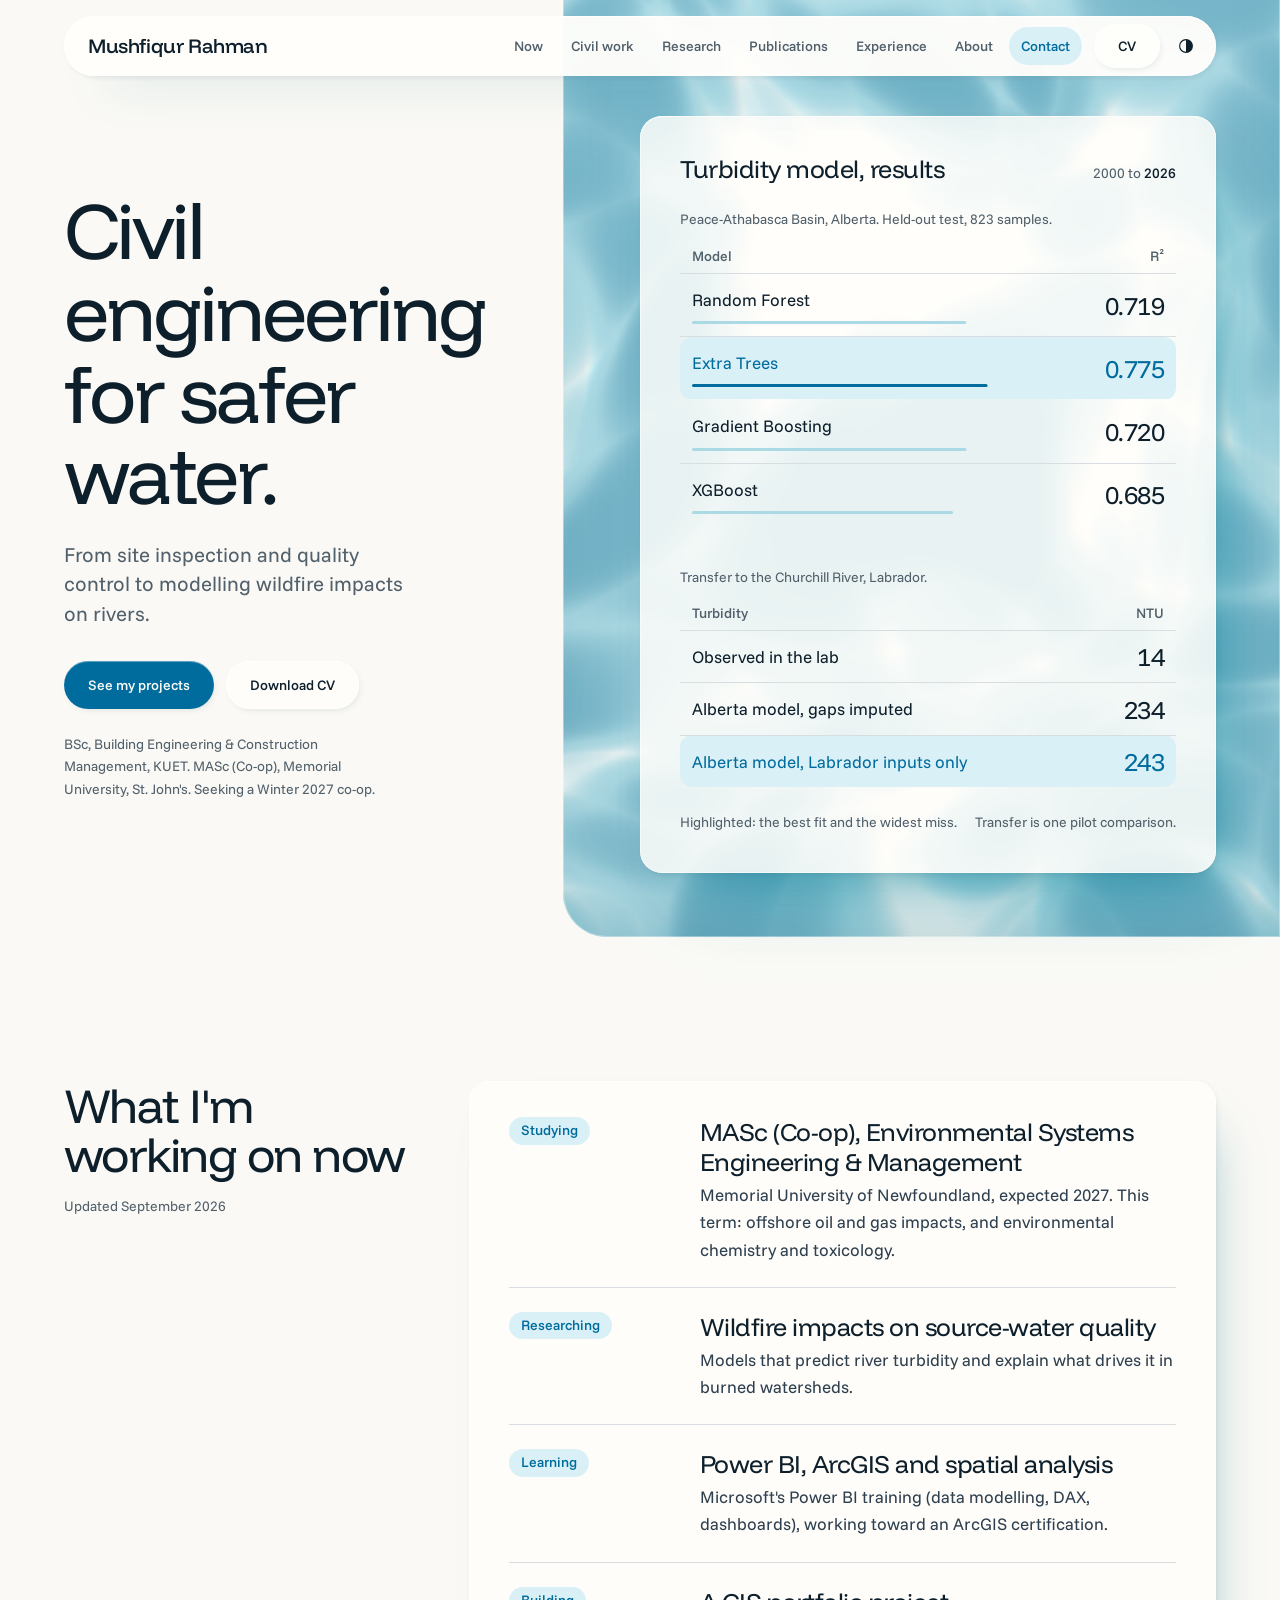
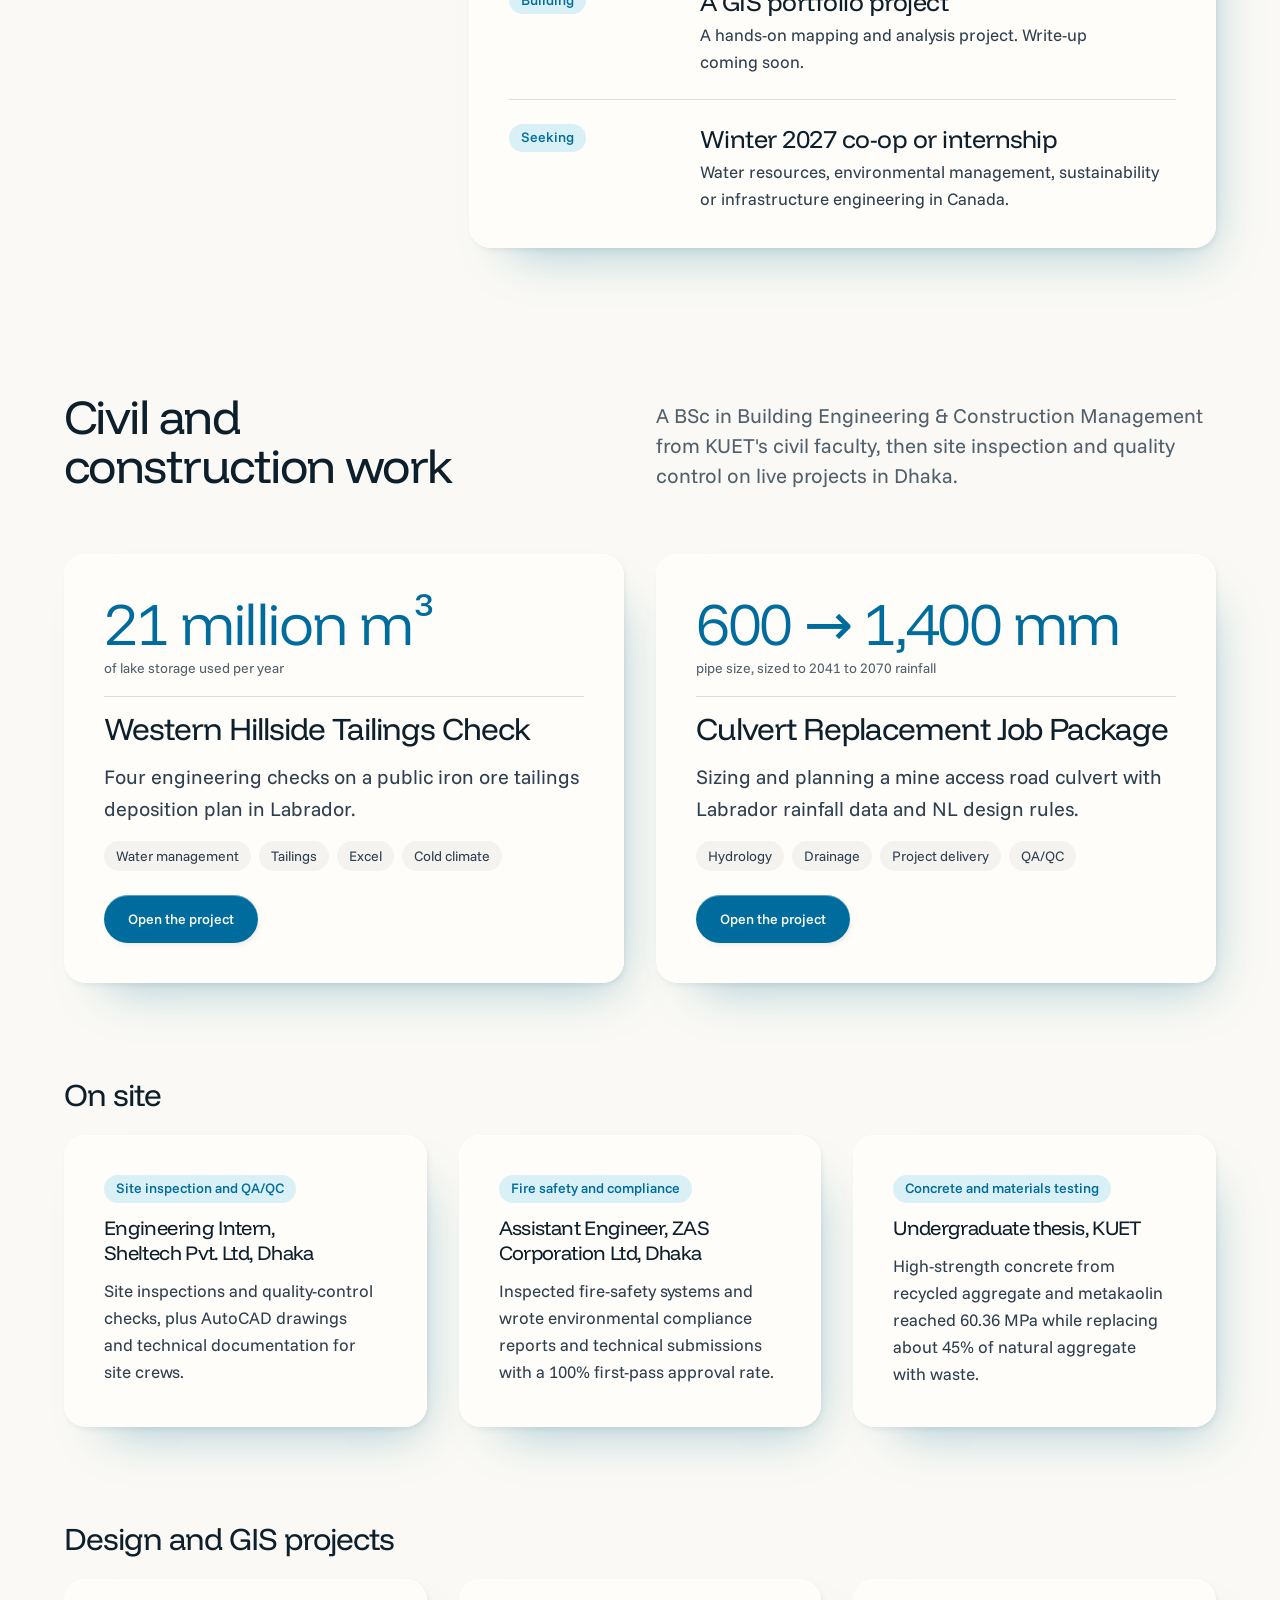
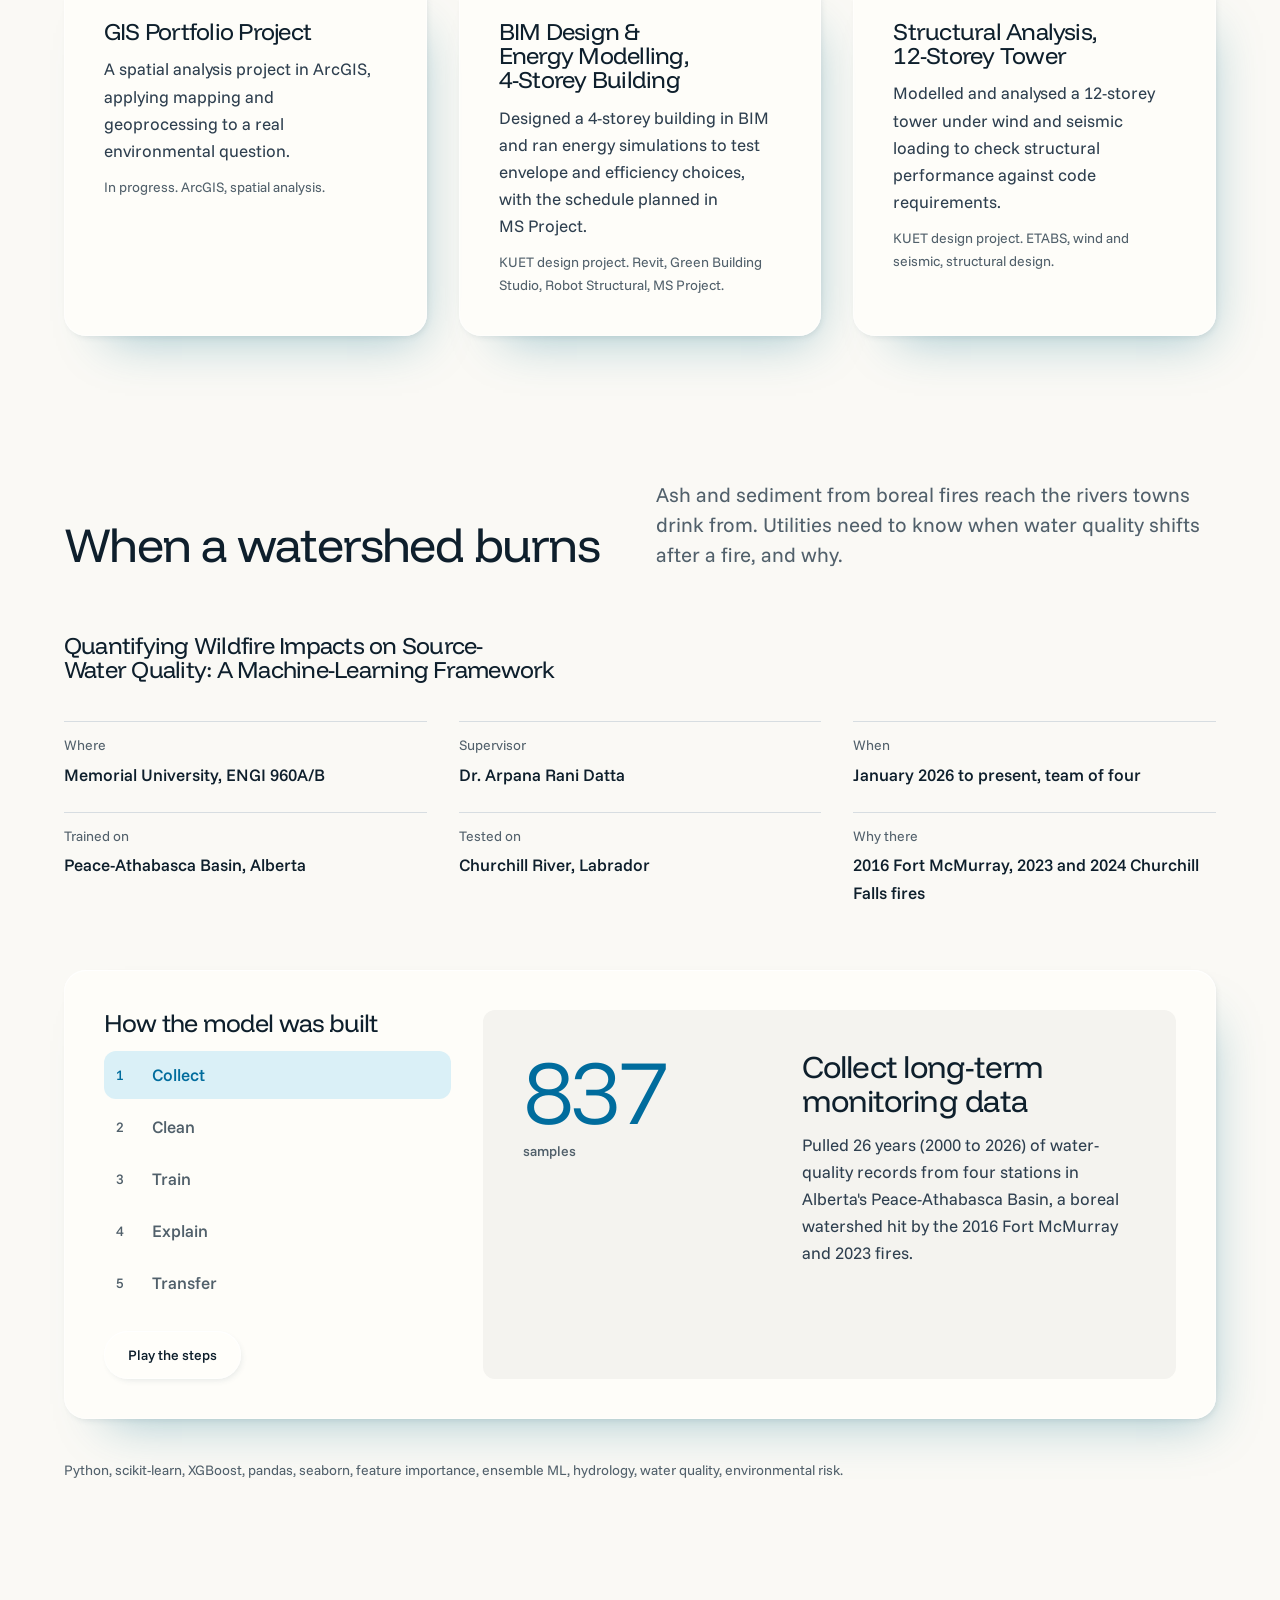
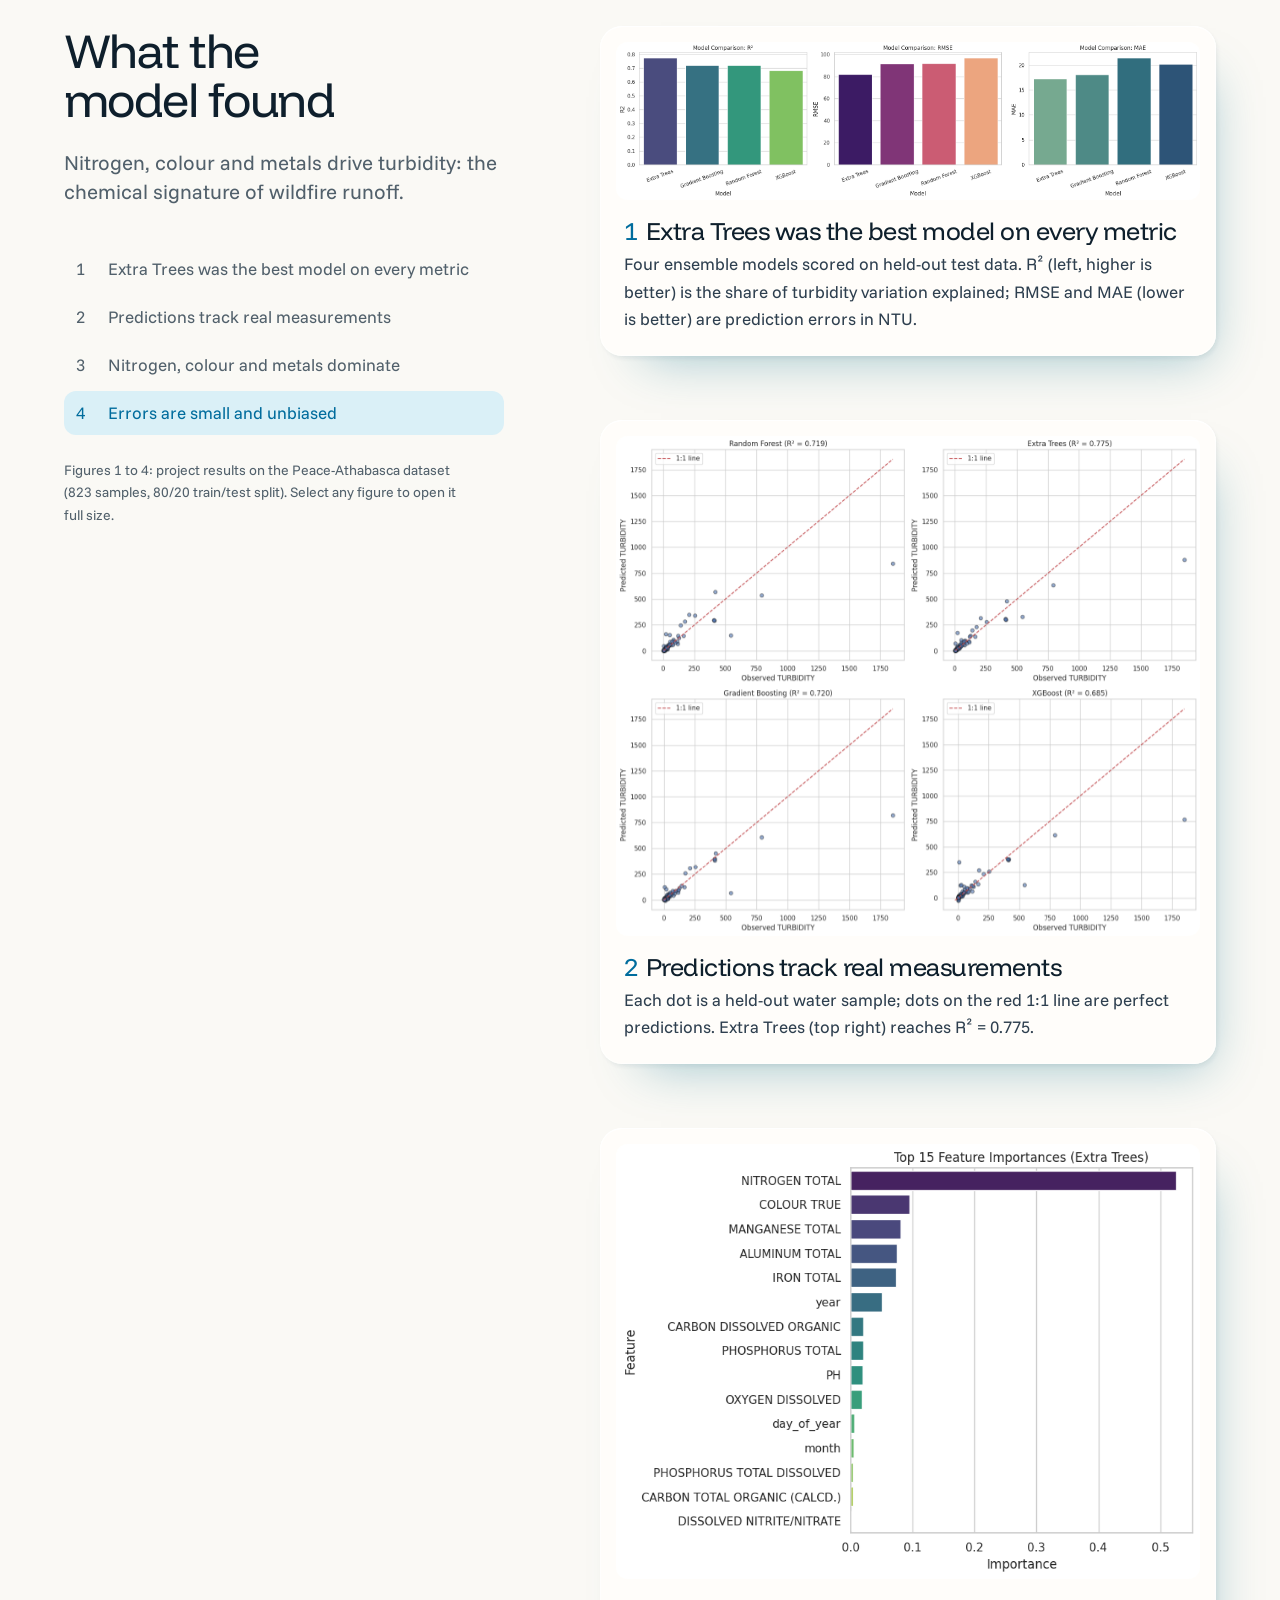
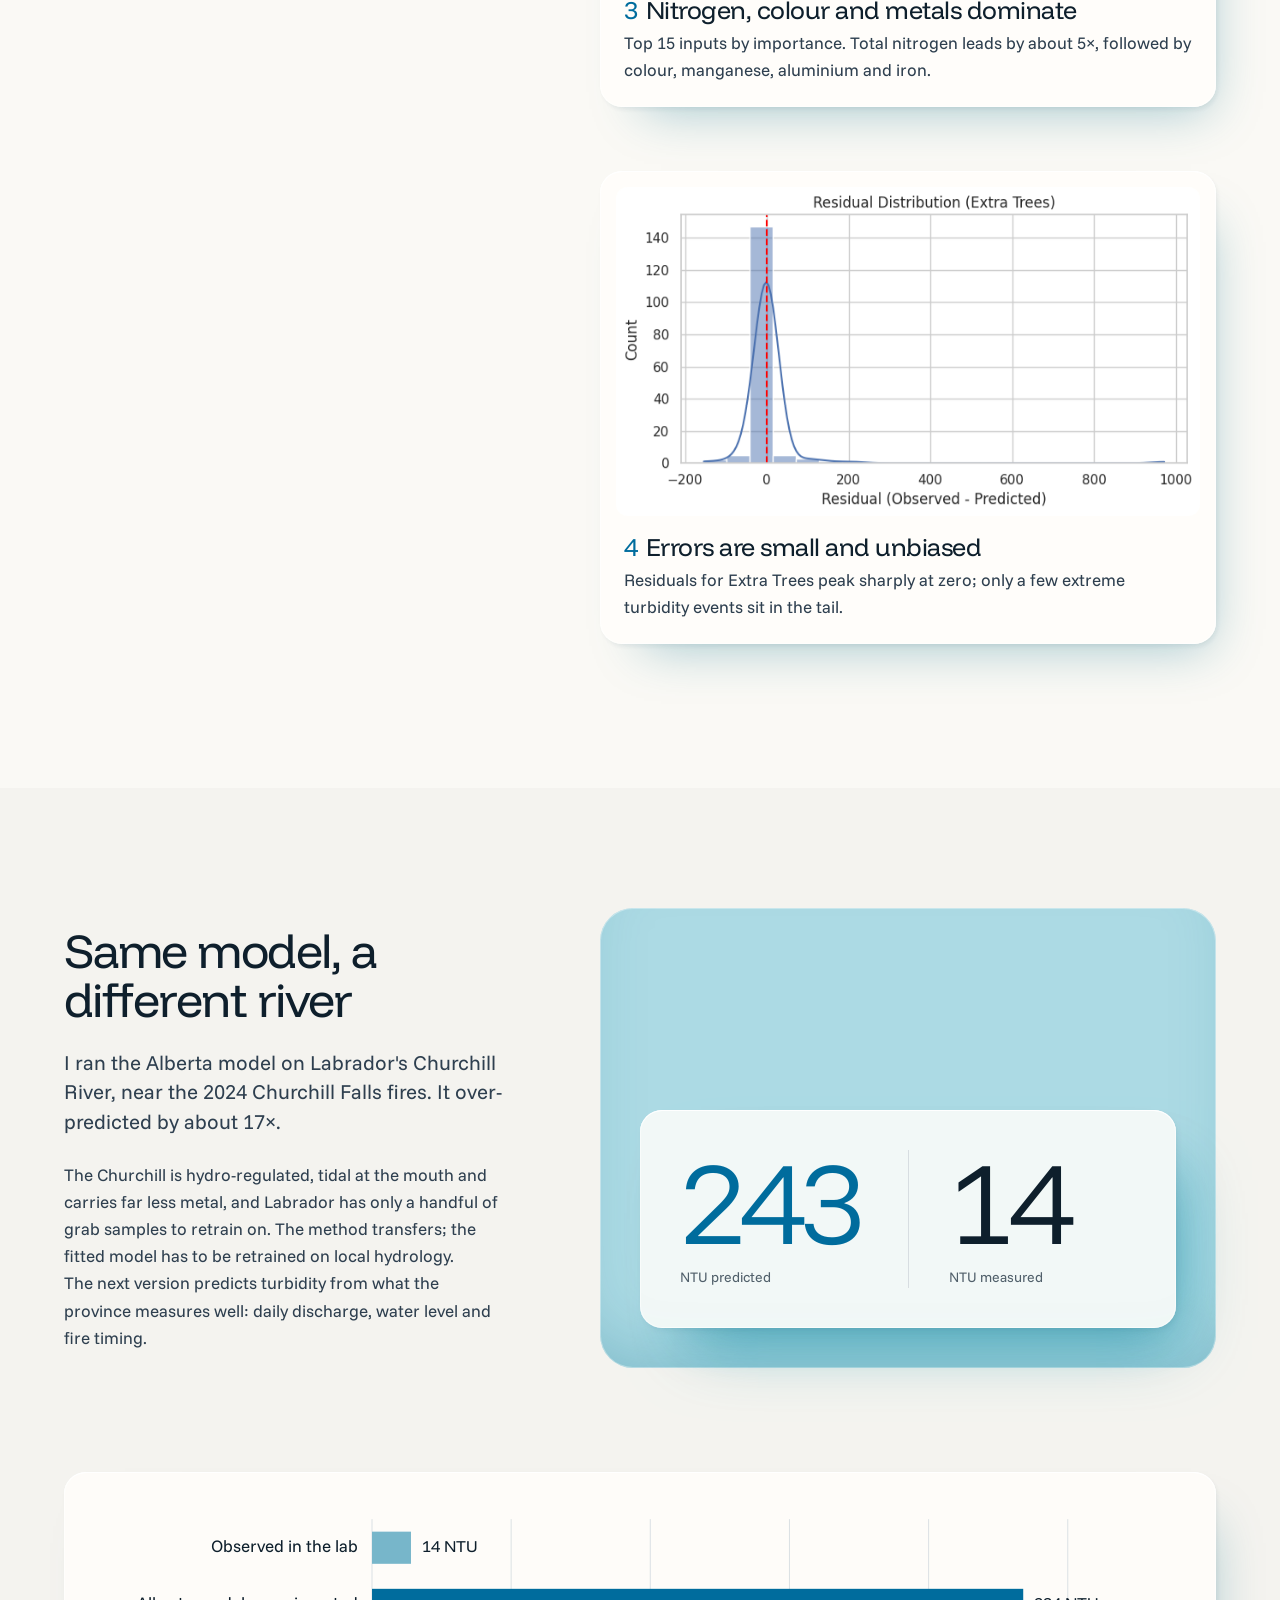
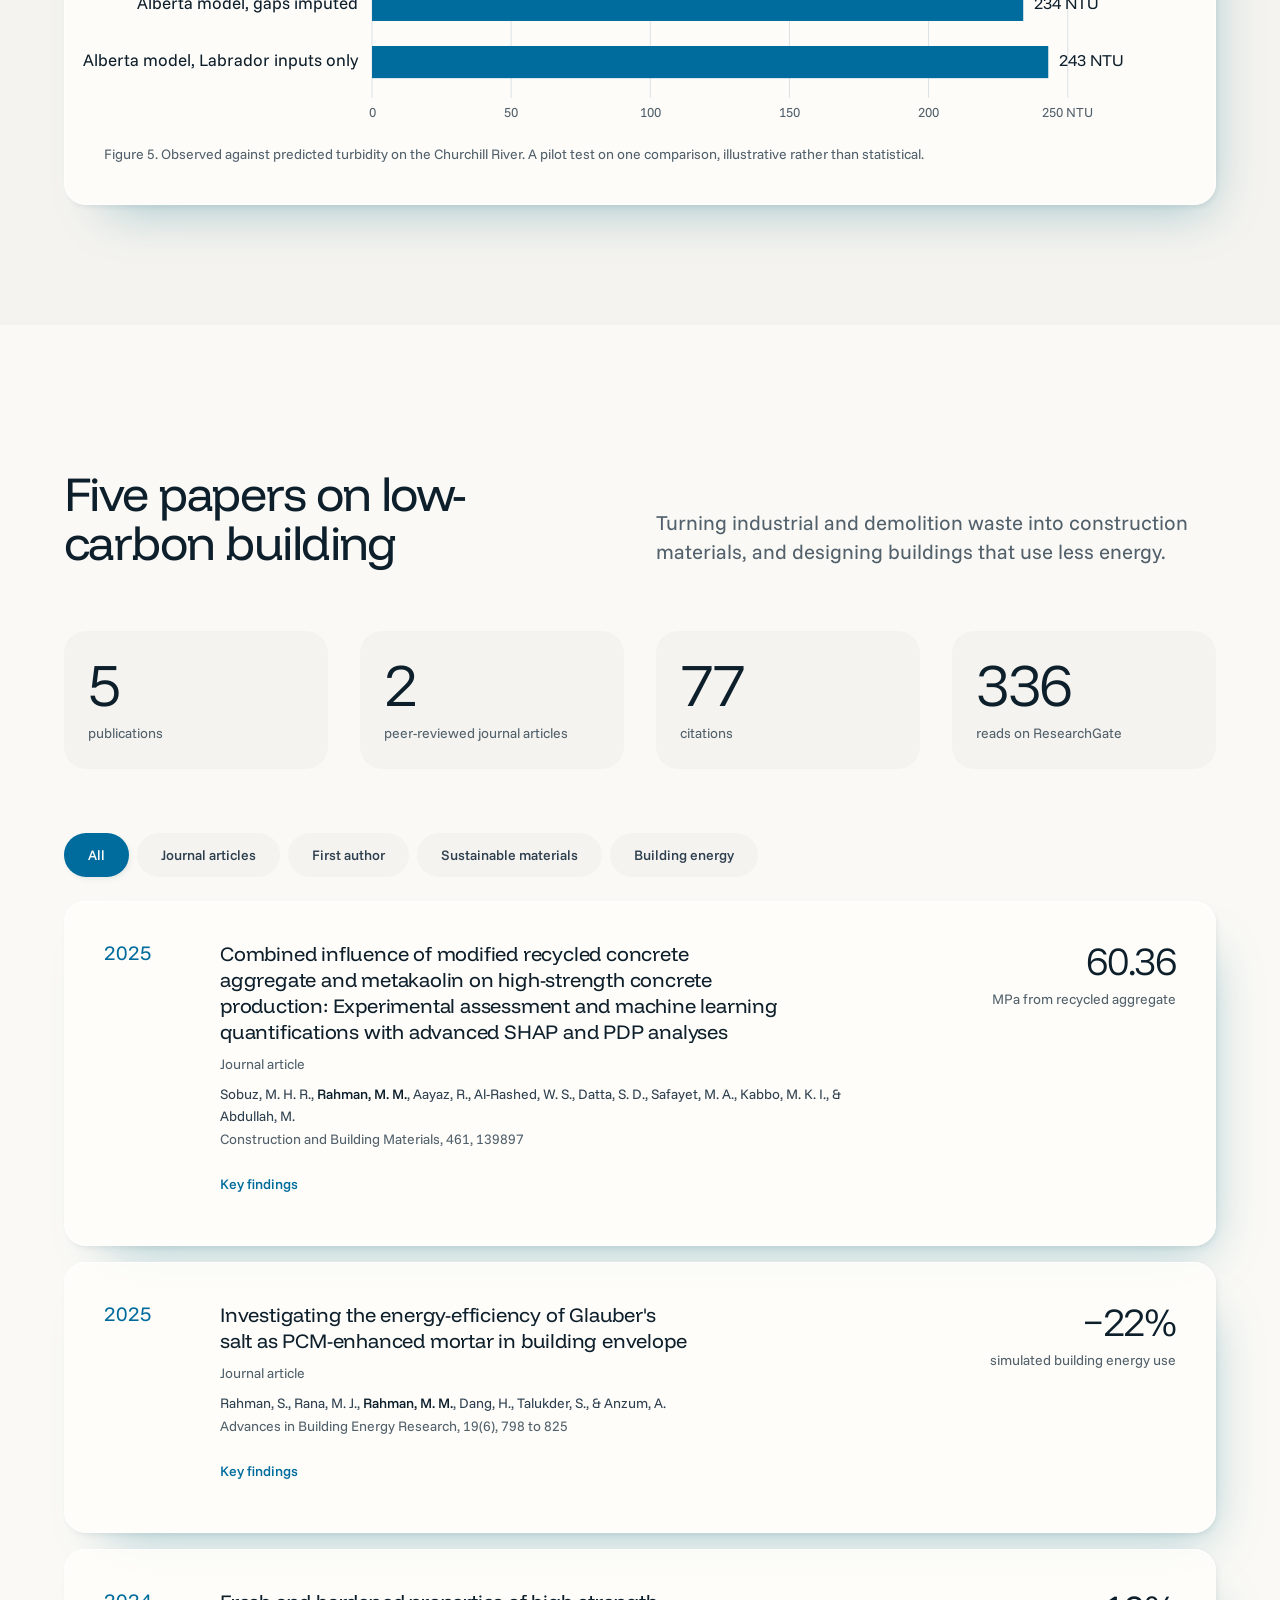
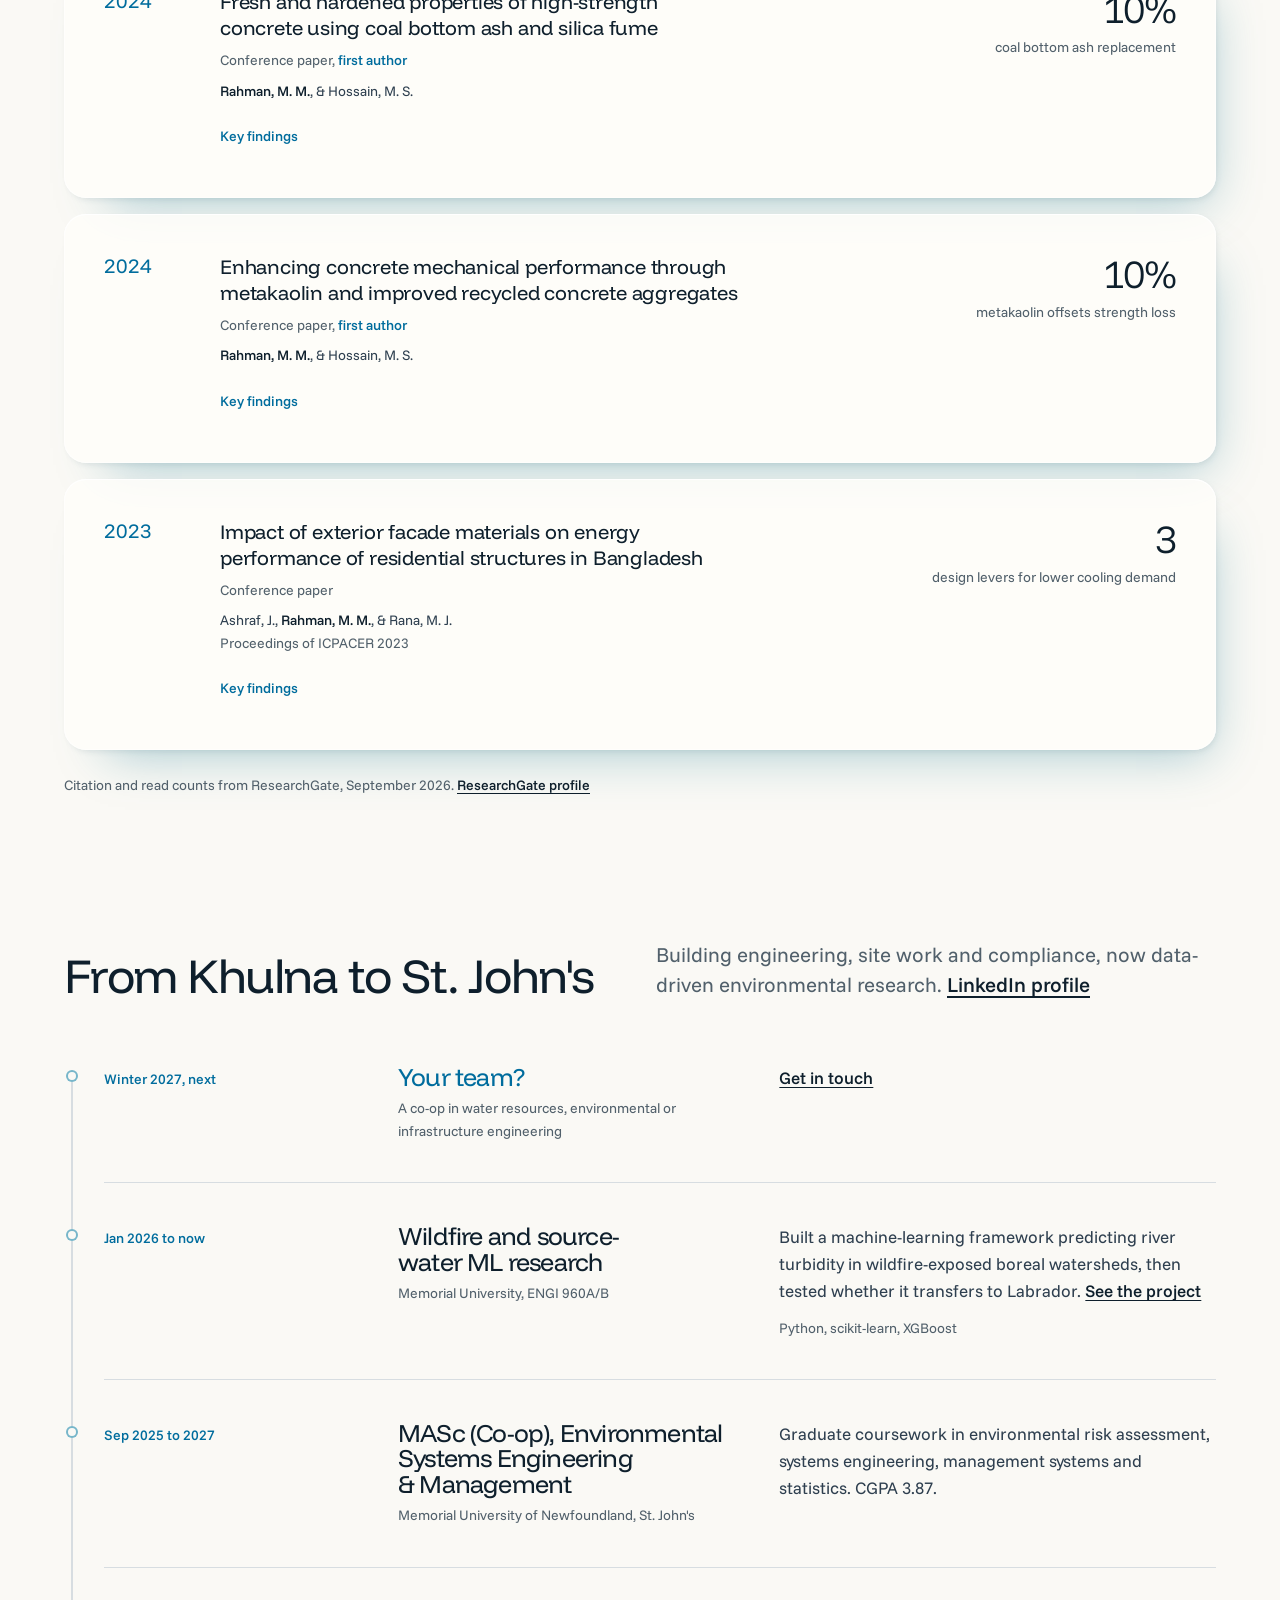
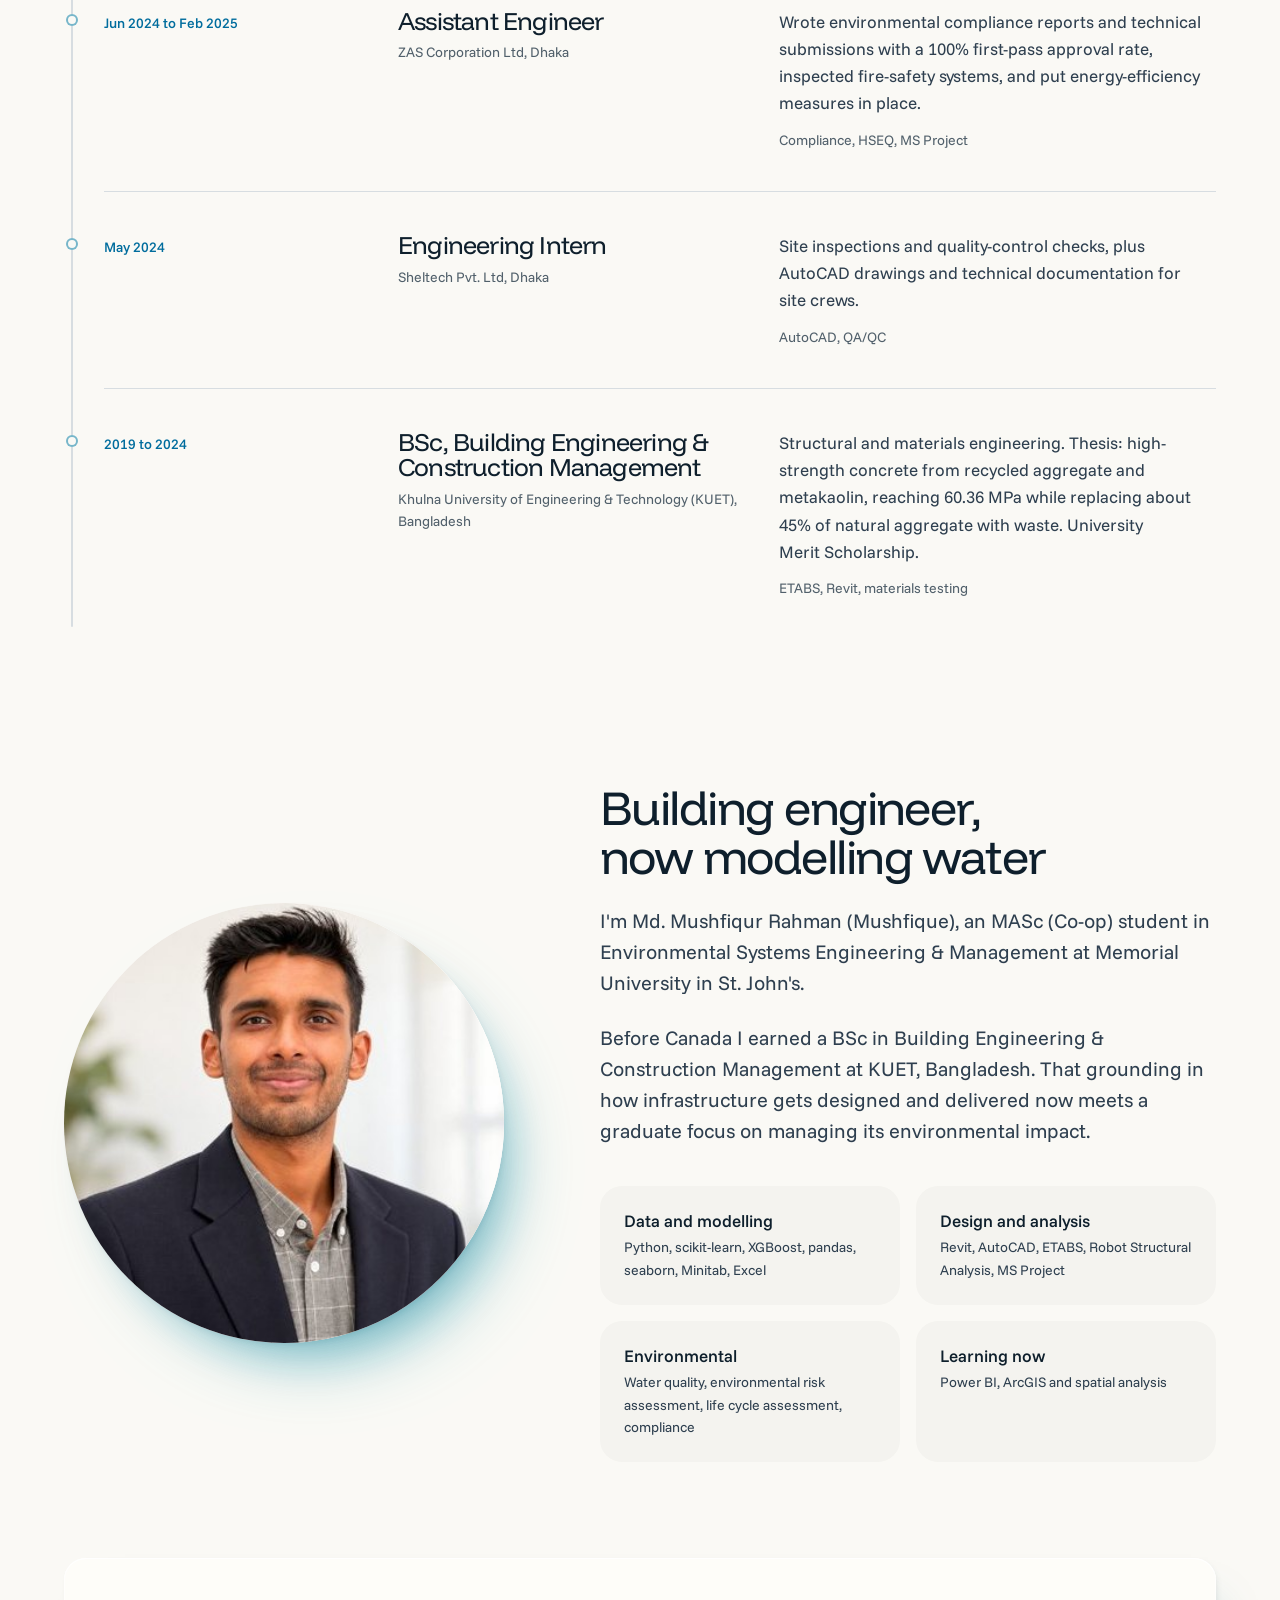
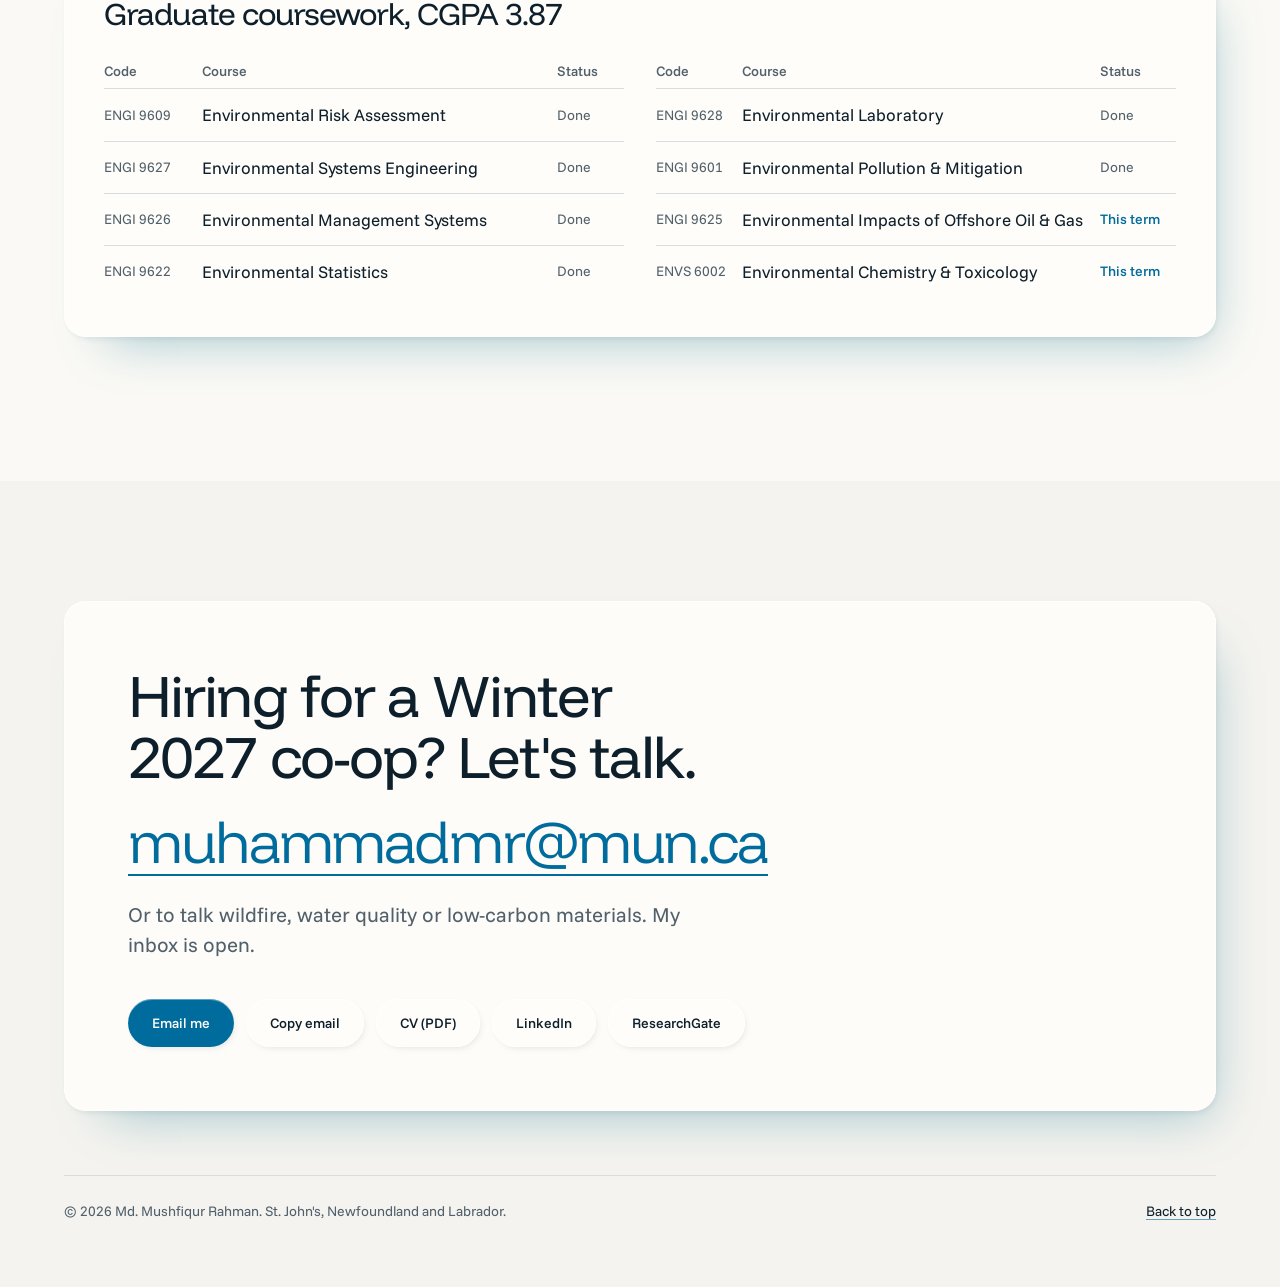
==== commit 7f82857b: "Add civil and construction section to home page" ====
--- a/index.html
+++ b/index.html
@@ -25,6 +25,7 @@
     <a class="brand" href="#top" aria-label="Mushfiqur Rahman, back to top">Mushfiqur Rahman</a>
     <nav class="nav-links" aria-label="Sections">
       <a href="#now" class="now-link hide-sm">Now</a>
+      <a href="#civil" class="hide-sm">Civil work</a>
       <a href="#work" class="hide-sm">Research</a>
       <a href="#research" class="hide-sm">Publications</a>
       <a href="#journey" class="hide-sm">Experience</a>
@@ -46,13 +47,13 @@
     <div class="pool pool--hero" aria-hidden="true"><canvas data-light="hero"></canvas></div>
     <div class="container hero-grid">
       <div class="hero-text">
-        <h1 id="hero-h">Machine learning for safer water.</h1>
-        <p class="lead">I predict what wildfires do to the rivers communities drink from.</p>
+        <h1 id="hero-h">Civil engineering for safer water.</h1>
+        <p class="lead">From site inspection and quality control to modelling wildfire impacts on rivers.</p>
         <div class="hero-actions">
-          <a class="btn btn--primary" href="#work">See the research</a>
+          <a class="btn btn--primary" href="#civil">See my projects</a>
           <a class="btn" href="Mushfiqur_Rahman_CV.pdf" target="_blank" rel="noopener" download>Download CV</a>
         </div>
-        <p class="hero-note">MASc (Co-op), Memorial University, St. John's. Seeking a Winter 2027 co-op.</p>
+        <p class="hero-note">BSc, Building Engineering &amp; Construction Management, KUET. MASc (Co-op), Memorial University, St. John's. Seeking a Winter 2027 co-op.</p>
       </div>
 
       <div class="sheet clear cast" role="group" aria-label="Results sheet from the wildfire turbidity model">
@@ -101,6 +102,71 @@
     </div>
   </section>
 
+  <!-- ============ CIVIL AND CONSTRUCTION ============ -->
+  <section id="civil" aria-labelledby="civil-h">
+    <div class="container">
+      <div class="head">
+        <h2 id="civil-h">Civil and construction work</h2>
+        <p class="lead">A BSc in Building Engineering &amp; Construction Management from KUET's civil faculty, then site inspection and quality control on live projects in Dhaka.</p>
+      </div>
+
+      <div class="proj-grid">
+        <article class="proj clear lift">
+          <div class="proj-num"><b>21 million m³</b><span>of lake storage used per year</span></div>
+          <h3><a href="projects/western-hillside-tailings-check/">Western Hillside Tailings Check</a></h3>
+          <p>Four engineering checks on a public iron ore tailings deposition plan in Labrador.</p>
+          <ul class="proj-tags" aria-label="Tags"><li>Water management</li><li>Tailings</li><li>Excel</li><li>Cold climate</li></ul>
+          <a class="btn btn--primary" href="projects/western-hillside-tailings-check/">Open the project</a>
+        </article>
+        <article class="proj clear lift">
+          <div class="proj-num"><b>600 → 1,400 mm</b><span>pipe size, sized to 2041 to 2070 rainfall</span></div>
+          <h3><a href="projects/culvert-replacement-job-package/">Culvert Replacement Job Package</a></h3>
+          <p>Sizing and planning a mine access road culvert with Labrador rainfall data and NL design rules.</p>
+          <ul class="proj-tags" aria-label="Tags"><li>Hydrology</li><li>Drainage</li><li>Project delivery</li><li>QA/QC</li></ul>
+          <a class="btn btn--primary" href="projects/culvert-replacement-job-package/">Open the project</a>
+        </article>
+      </div>
+
+      <h3 class="earlier-head">On site</h3>
+      <div class="site-grid">
+        <article class="clear">
+          <span class="site-k">Site inspection and QA/QC</span>
+          <h3>Engineering Intern, Sheltech Pvt. Ltd, Dhaka</h3>
+          <p>Site inspections and quality-control checks, plus AutoCAD drawings and technical documentation for site crews.</p>
+        </article>
+        <article class="clear">
+          <span class="site-k">Fire safety and compliance</span>
+          <h3>Assistant Engineer, ZAS Corporation Ltd, Dhaka</h3>
+          <p>Inspected fire-safety systems and wrote environmental compliance reports and technical submissions with a 100% first-pass approval rate.</p>
+        </article>
+        <article class="clear">
+          <span class="site-k">Concrete and materials testing</span>
+          <h3>Undergraduate thesis, KUET</h3>
+          <p>High-strength concrete from recycled aggregate and metakaolin reached 60.36 MPa while replacing about 45% of natural aggregate with waste.</p>
+        </article>
+      </div>
+
+      <h3 class="earlier-head">Design and GIS projects</h3>
+      <div class="earlier">
+        <article class="clear lift">
+          <h3>GIS Portfolio Project</h3>
+          <p>A spatial analysis project in ArcGIS, applying mapping and geoprocessing to a real environmental question.</p>
+          <p class="where">In progress. ArcGIS, spatial analysis.</p>
+        </article>
+        <article class="clear lift">
+          <h3>BIM Design &amp; Energy Modelling, 4-Storey Building</h3>
+          <p>Designed a 4-storey building in BIM and ran energy simulations to test envelope and efficiency choices, with the schedule planned in MS Project.</p>
+          <p class="where">KUET design project. Revit, Green Building Studio, Robot Structural, MS Project.</p>
+        </article>
+        <article class="clear lift">
+          <h3>Structural Analysis, 12-Storey Tower</h3>
+          <p>Modelled and analysed a 12-storey tower under wind and seismic loading to check structural performance against code requirements.</p>
+          <p class="where">KUET design project. ETABS, wind and seismic, structural design.</p>
+        </article>
+      </div>
+    </div>
+  </section>
+
   <!-- ============ RESEARCH ============ -->
   <section id="work" aria-labelledby="work-h">
     <div class="container">
@@ -330,24 +396,6 @@
         </li>
       </ol>
 
-      <h3 class="earlier-head">Design and GIS projects</h3>
-      <div class="earlier">
-        <article class="clear lift">
-          <h3>GIS Portfolio Project</h3>
-          <p>A spatial analysis project in ArcGIS, applying mapping and geoprocessing to a real environmental question.</p>
-          <p class="where">In progress. ArcGIS, spatial analysis.</p>
-        </article>
-        <article class="clear lift">
-          <h3>BIM Design &amp; Energy Modelling, 4-Storey Building</h3>
-          <p>Designed a 4-storey building in BIM and ran energy simulations to test envelope and efficiency choices, with the schedule planned in MS Project.</p>
-          <p class="where">KUET design project. Revit, Green Building Studio, Robot Structural, MS Project.</p>
-        </article>
-        <article class="clear lift">
-          <h3>Structural Analysis, 12-Storey Tower</h3>
-          <p>Modelled and analysed a 12-storey tower under wind and seismic loading to check structural performance against code requirements.</p>
-          <p class="where">KUET design project. ETABS, wind and seismic, structural design.</p>
-        </article>
-      </div>
     </div>
   </section>
 
--- a/css/styles.css
+++ b/css/styles.css
@@ -95,6 +95,25 @@
 .rows .k { display: inline-flex; align-self: start; justify-self: start; padding: var(--space-2xs) var(--space-sm); border-radius: var(--radius-pill); background: var(--color-accent-soft); color: var(--color-accent); font: 500 var(--text-sm)/1.4 var(--font-body); }
 .rows strong { display: block; font: 400 var(--text-xl)/1.2 var(--font-display); color: var(--color-ink); letter-spacing: -0.02em; }
 .rows p { margin-top: var(--space-2xs); }
+
+/* ---------- Civil and construction ---------- */
+.proj-grid { display: grid; grid-template-columns: repeat(2, minmax(0, 1fr)); gap: var(--gap-columns); }
+.proj { display: grid; align-content: start; gap: var(--space-md); padding: var(--space-xl); }
+.proj-num { display: grid; gap: var(--space-2xs); padding-bottom: var(--space-md); border-bottom: var(--rule-hair) solid var(--color-rule); }
+.proj-num b { font: 300 var(--text-display-s)/1 var(--font-display); letter-spacing: -0.04em; color: var(--color-accent); font-variant-numeric: tabular-nums; }
+.proj-num span { font-size: var(--text-sm); color: var(--color-muted); }
+.proj h3 { font-size: var(--text-2xl); }
+.proj h3 a { color: var(--color-ink); text-decoration: none; }
+.proj h3 a:hover { color: var(--color-accent); }
+.proj > p { font-size: var(--text-lg); color: var(--color-ink-2); }
+.proj .btn { justify-self: start; margin-top: var(--space-xs); }
+.proj-tags { display: flex; flex-wrap: wrap; gap: var(--space-xs); margin: 0; padding: 0; list-style: none; }
+.proj-tags li { padding: var(--space-2xs) var(--space-sm); border-radius: var(--radius-pill); background: var(--color-paper-2); font-size: var(--text-sm); color: var(--color-ink-2); }
+.site-grid { display: grid; grid-template-columns: repeat(3, minmax(0, 1fr)); gap: var(--gap-columns); margin-top: var(--space-lg); }
+.site-grid article { display: grid; align-content: start; gap: var(--space-sm); padding: var(--space-xl); }
+.site-grid h3 { font-size: var(--text-lg); line-height: 1.25; }
+.site-k { justify-self: start; padding: var(--space-2xs) var(--space-sm); border-radius: var(--radius-pill); background: var(--color-accent-soft); color: var(--color-accent); font: 500 var(--text-sm)/1.4 var(--font-body); }
+@media (max-width: 60rem) { .proj-grid, .site-grid { grid-template-columns: minmax(0, 1fr); } .proj { padding: var(--space-lg); } }
 
 /* ---------- Research ---------- */
 .project-title { font-size: var(--text-title); max-width: 46ch; margin-bottom: var(--space-xl); }
